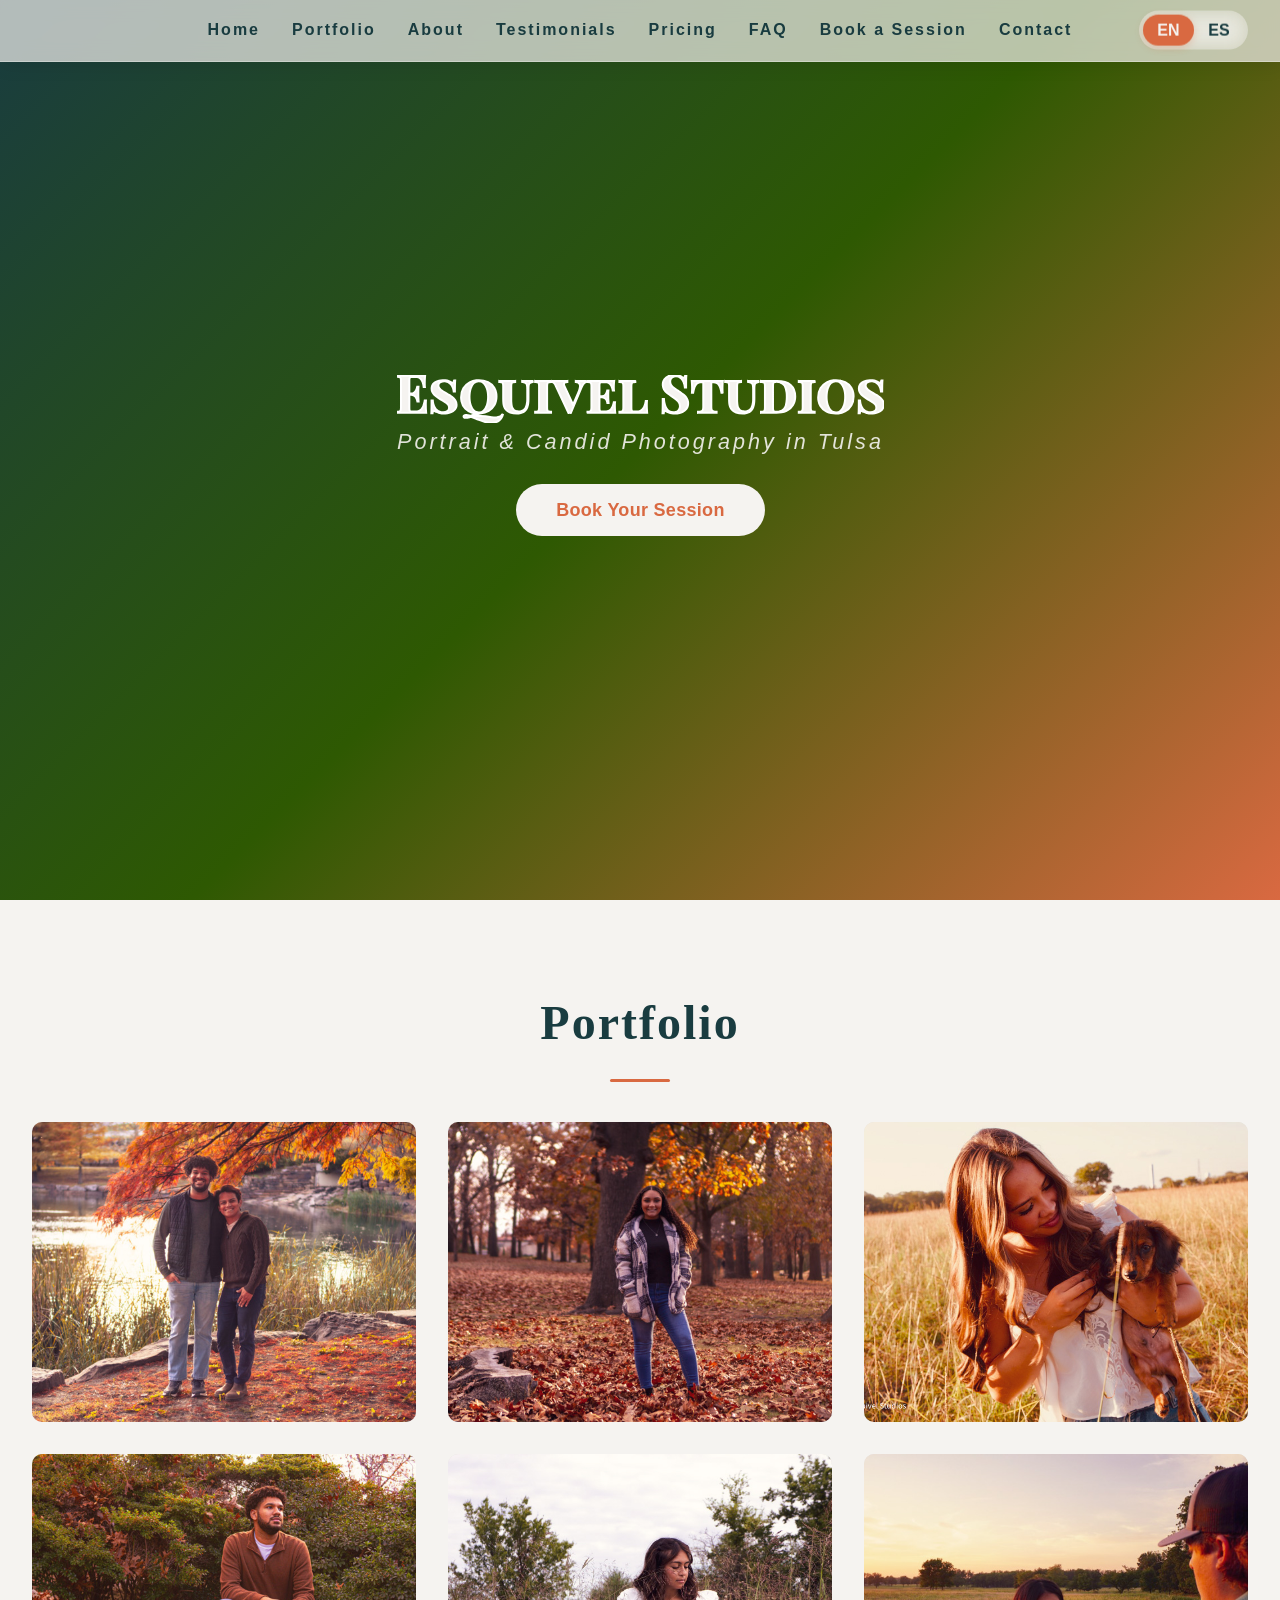
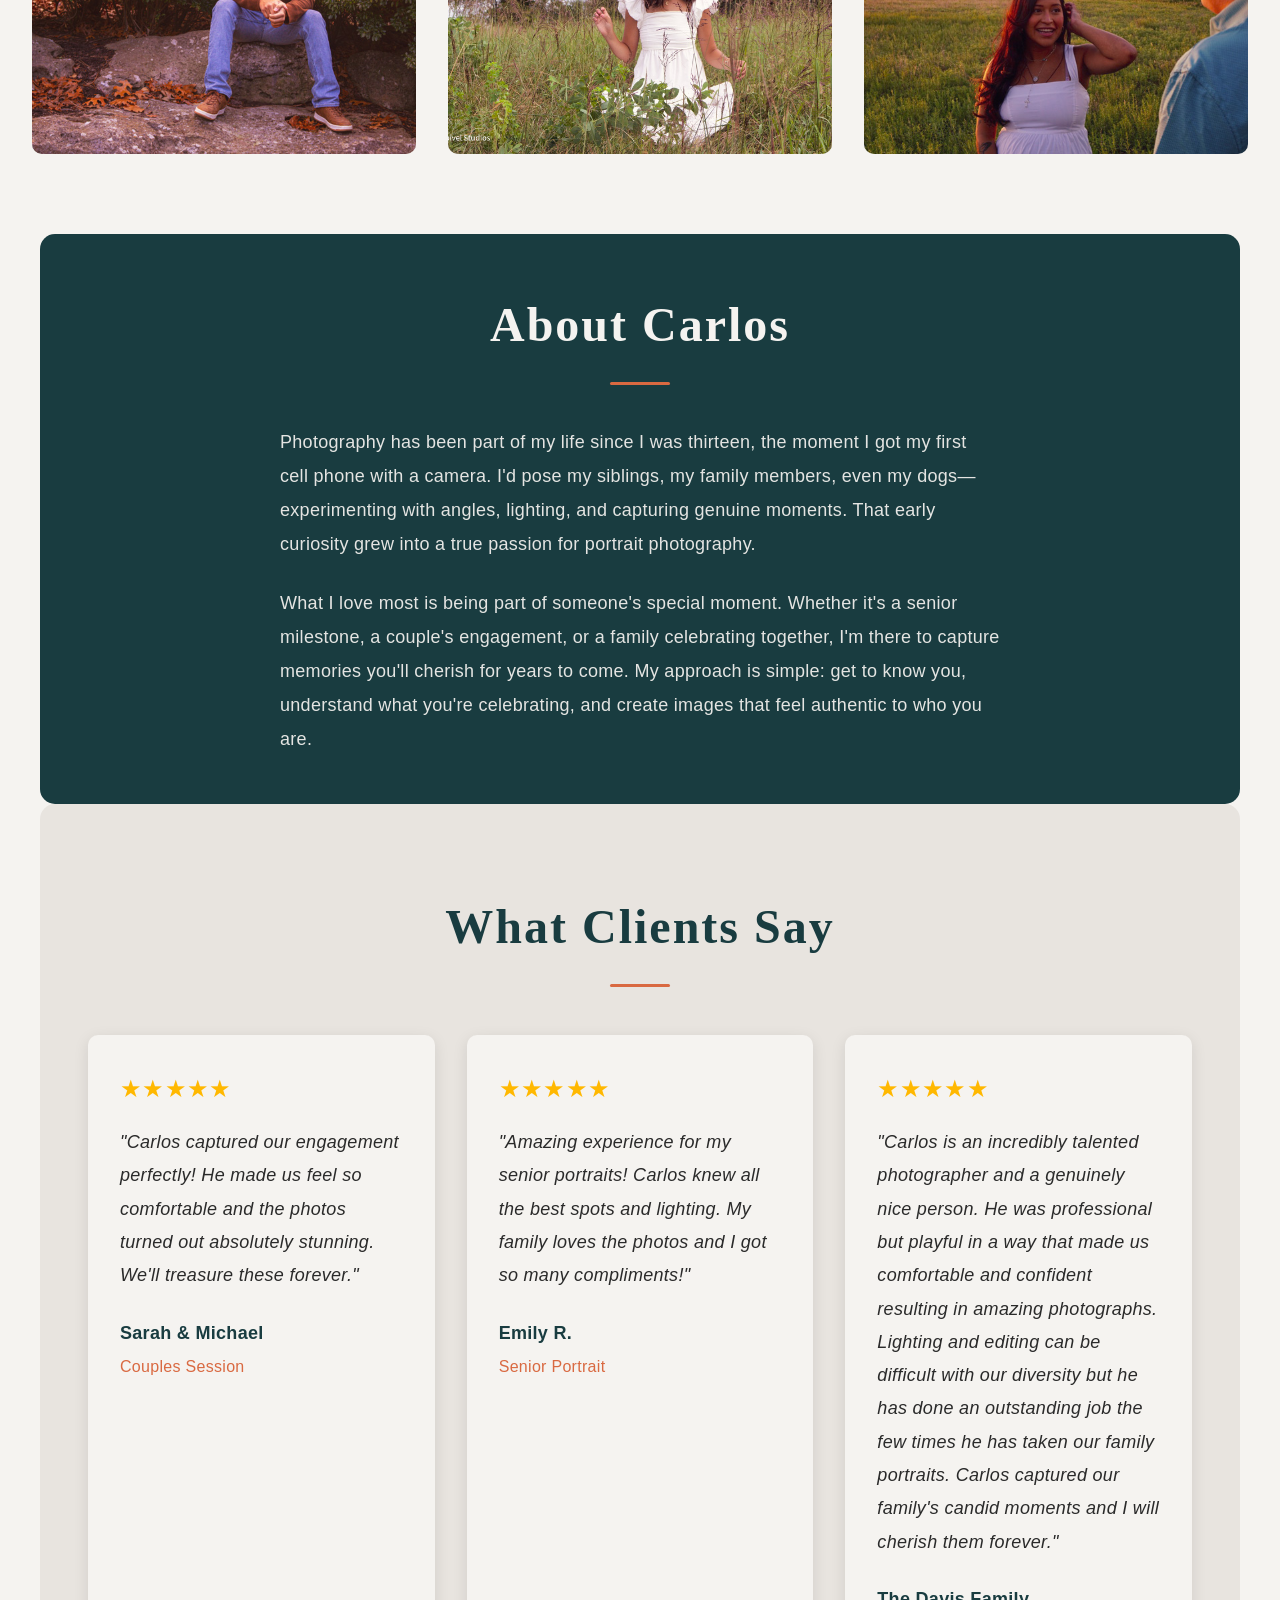
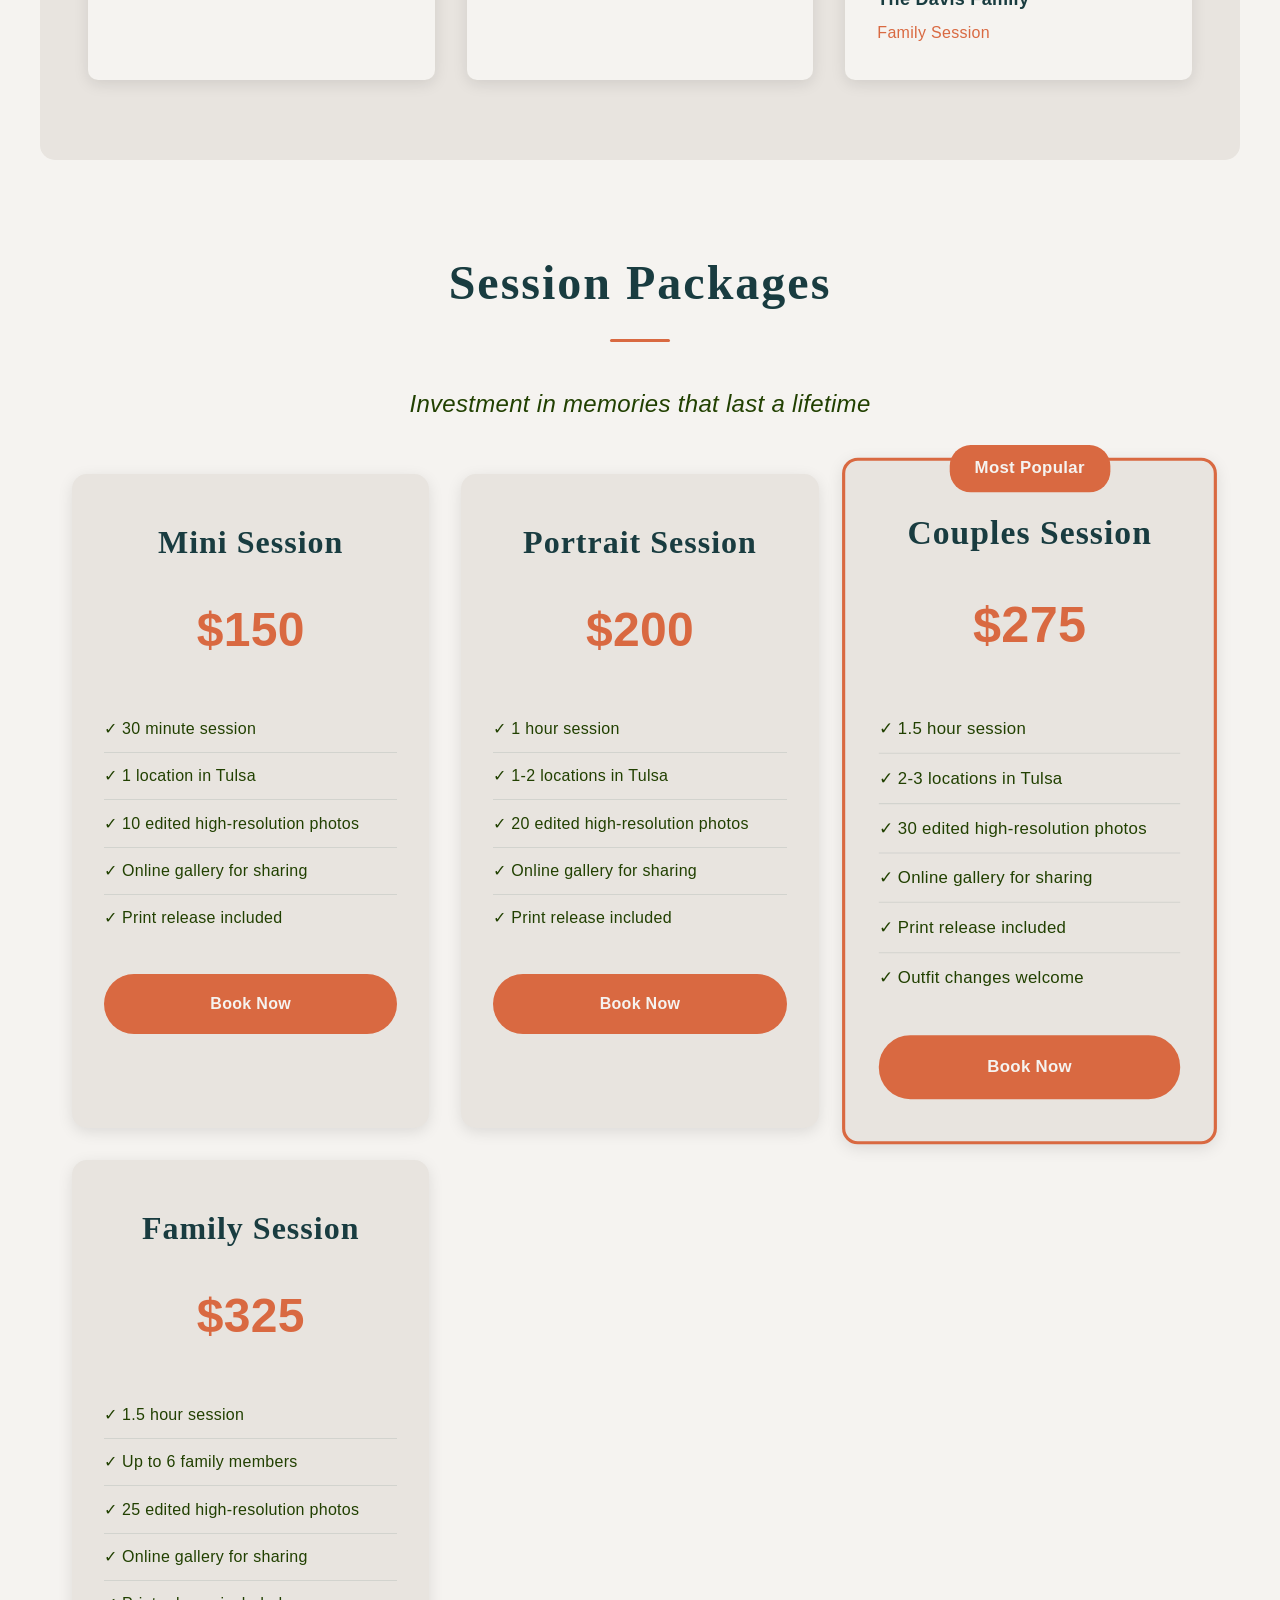
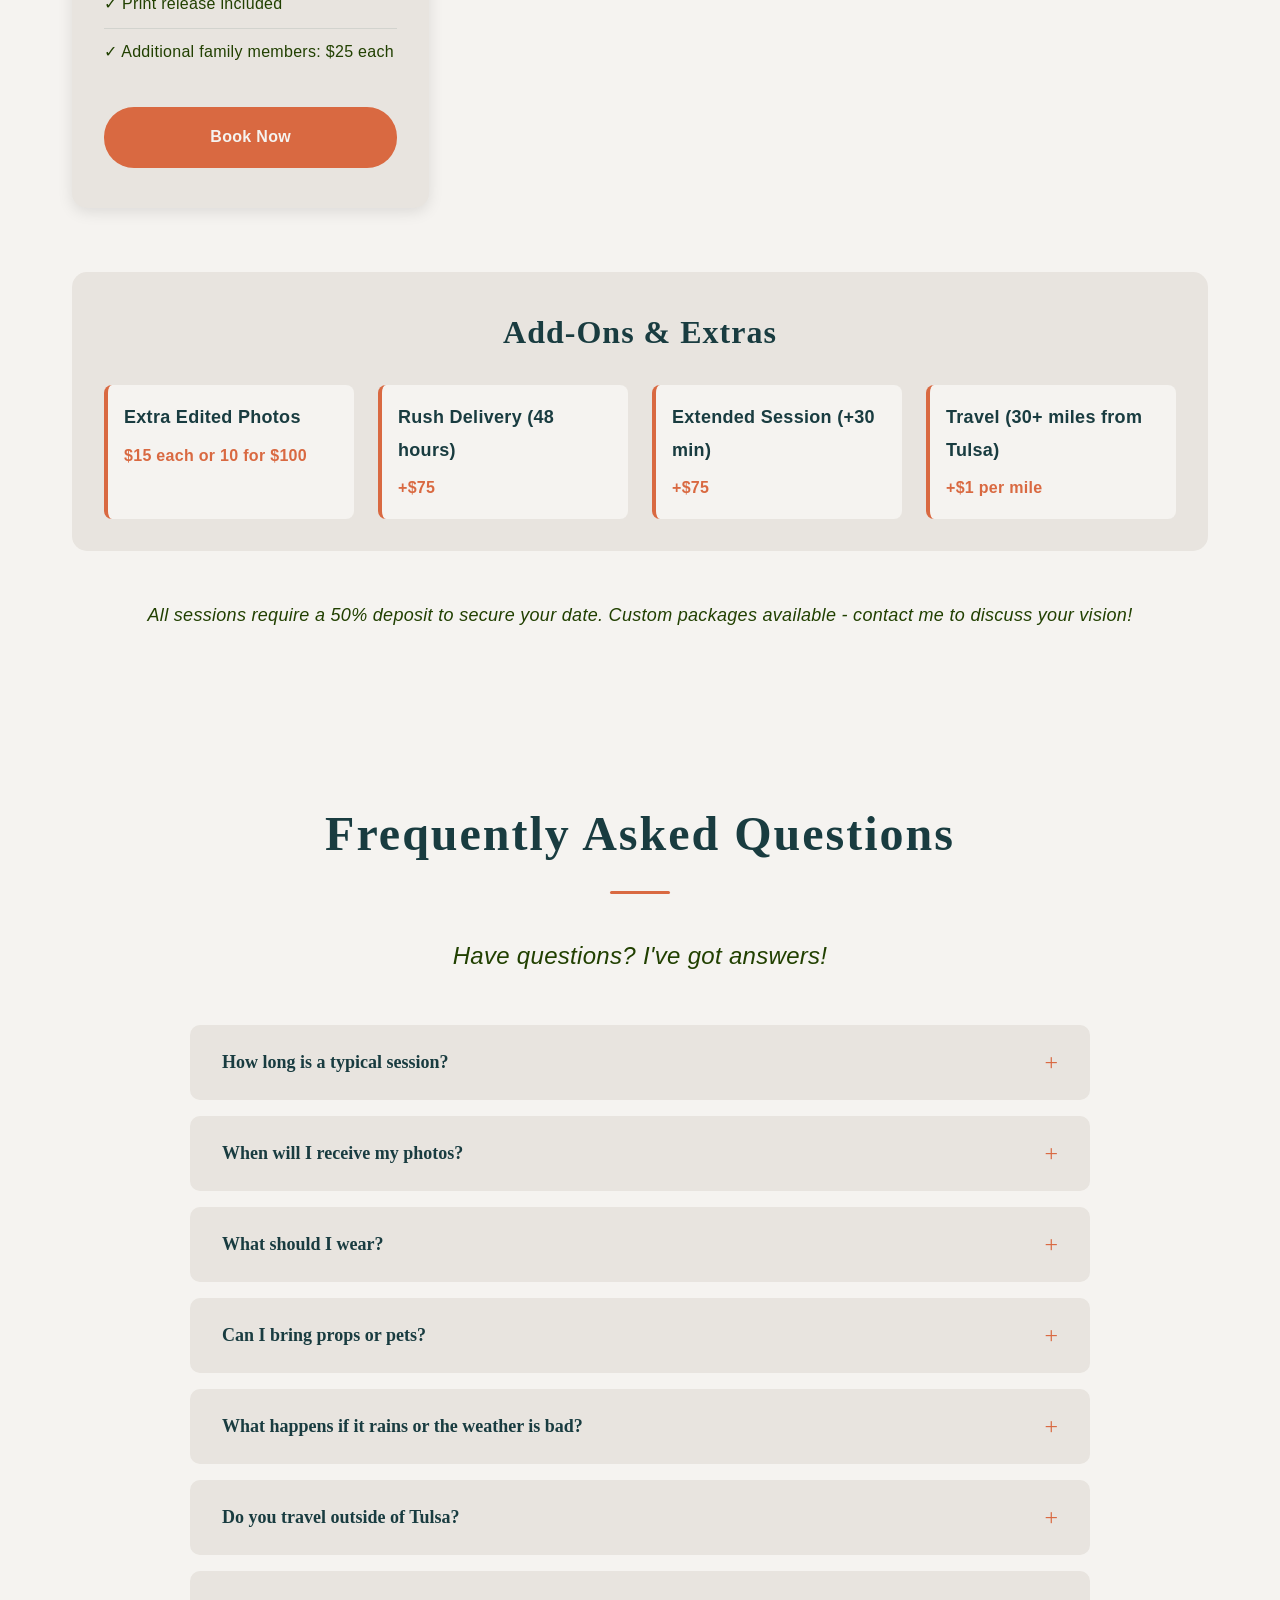
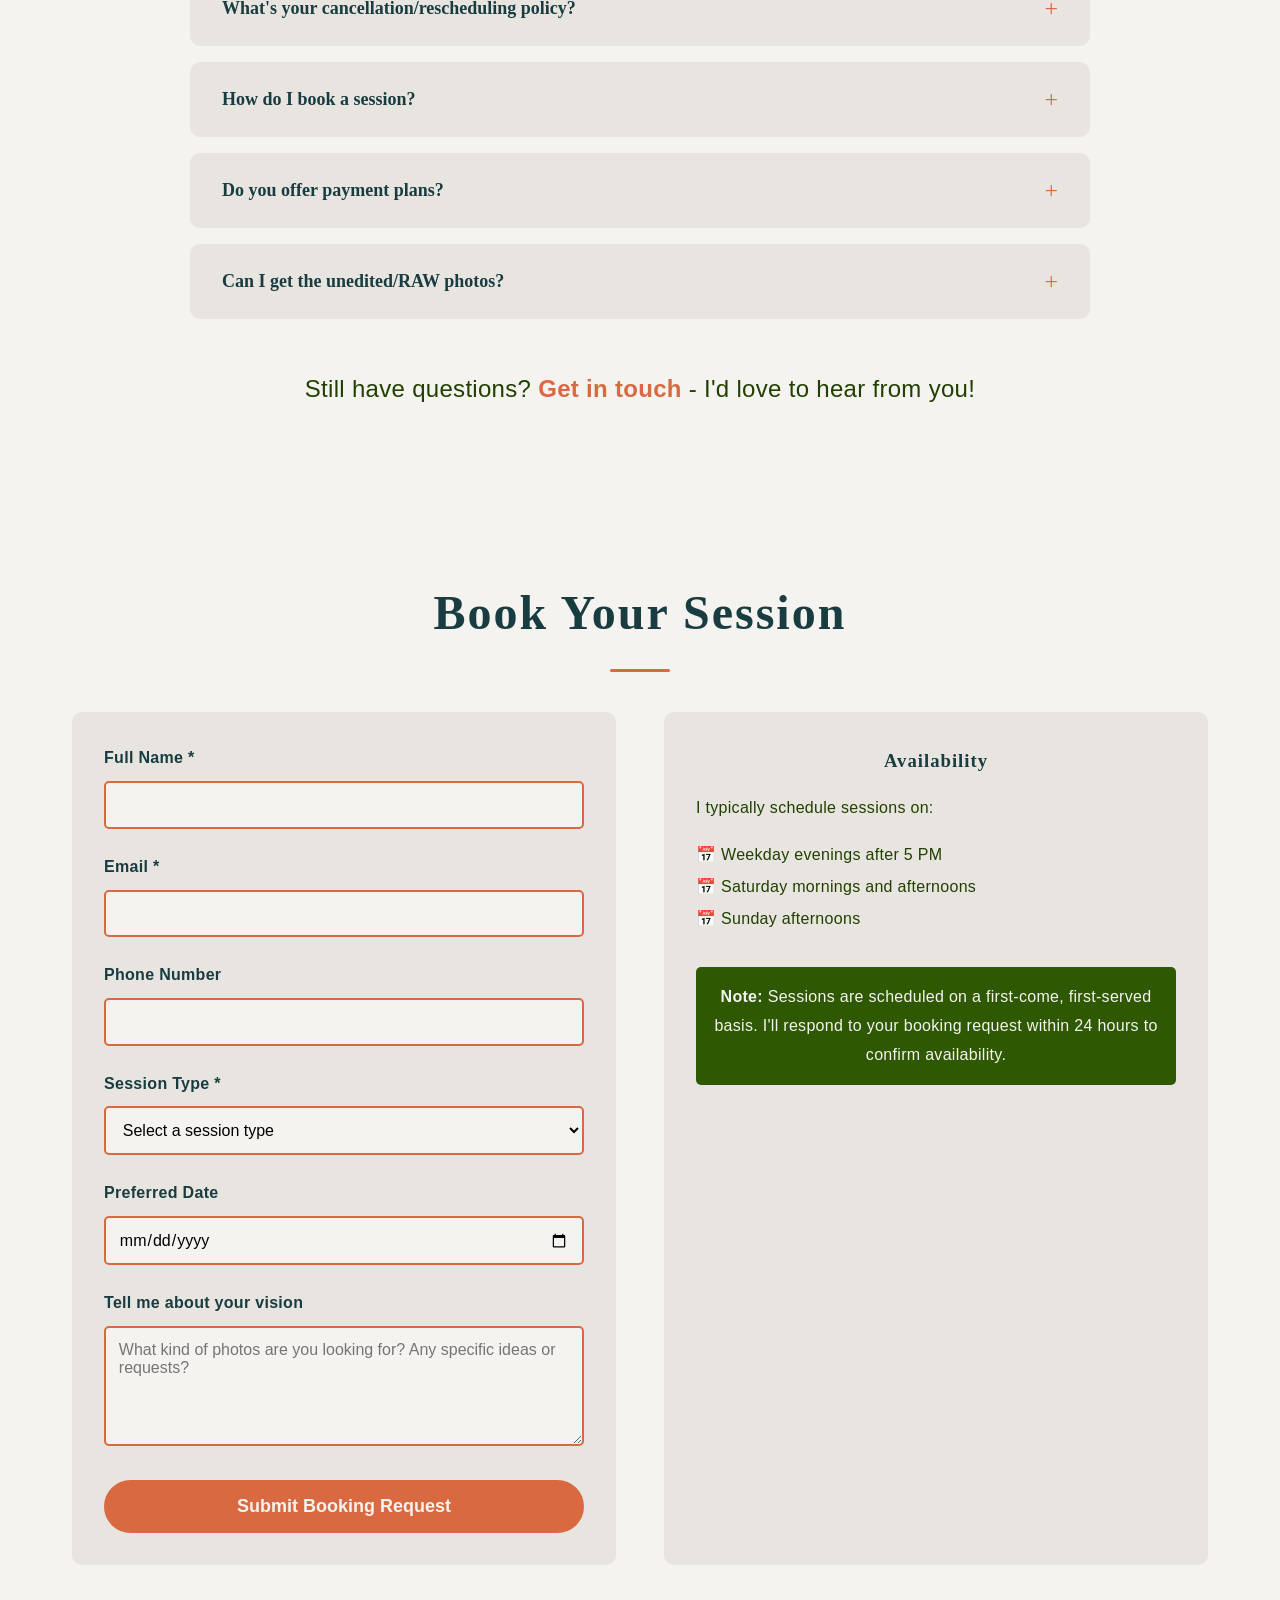
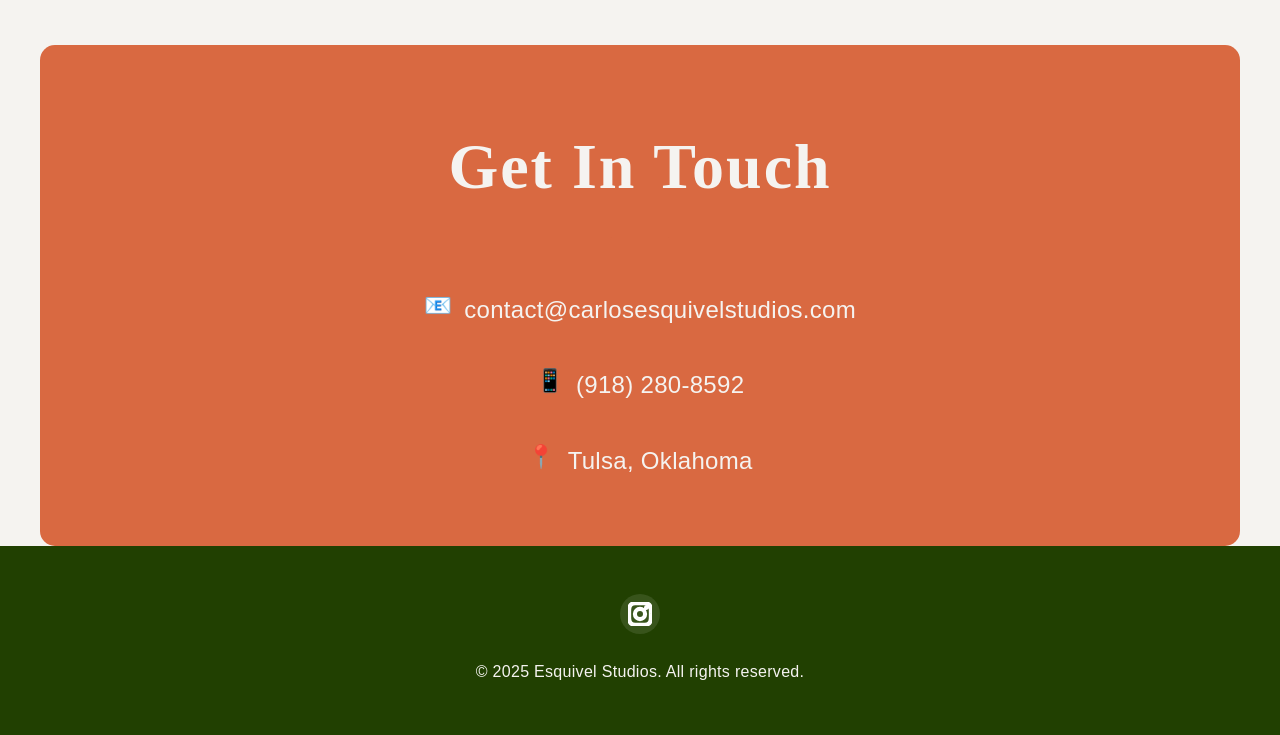
==== index.html @ 883e1df8 "feat: add full Spanish translations, nav fix, and JS refactor - Add data-en/data-es attributes to al" ====
<!DOCTYPE html>
<html lang="en">

<head>
    <meta charset="UTF-8">
    <meta name="viewport" content="width=device-width, initial-scale=1.0">
    <!-- SEO Meta Tags -->
    <title>Esquivel Studios | Portrait & Candid Photography in Tulsa, Oklahoma</title>
    <meta name="description"
        content="Professional portrait and candid photography in Tulsa, Oklahoma. Specializing in senior portraits, couples sessions, and family photography. Book your session with Carlos Esquivel today.">
    <meta name="keywords"
        content="Tulsa photographer, portrait photography Tulsa, senior portraits Tulsa, couples photography, family portraits, Oklahoma photographer, Carlos Esquivel, Esquivel Studios">
    <meta name="author" content="Carlos Esquivel">


    <!-- Google tag (gtag.js) -->
    <script async src="https://www.googletagmanager.com/gtag/js?id=G-MKDZEW759S"></script>
    <script>
        window.dataLayer = window.dataLayer || [];
        function gtag() { dataLayer.push(arguments); }
        gtag('js', new Date());

        gtag('config', 'G-MKDZEW759S');
    </script>

    <!-- Open Graph / Social Media Meta Tags -->
    <meta property="og:type" content="website">
    <meta property="og:url" content="https://carlosesquivelstudios.com/">
    <meta property="og:title" content="Esquivel Studios | Portrait Photography in Tulsa">
    <meta property="og:description"
        content="Professional portrait and candid photography in Tulsa, Oklahoma. Capturing authentic moments and genuine expressions.">
    <meta property="og:image" content="https://carlosesquivelstudios.com/Images/Thumbnails/portrait-1.jpg">

    <!-- Twitter Meta Tags -->
    <meta name="twitter:card" content="summary_large_image">
    <meta name="twitter:title" content="Esquivel Studios | Portrait Photography in Tulsa">
    <meta name="twitter:description" content="Professional portrait and candid photography in Tulsa, Oklahoma.">
    <meta name="twitter:image" content="https://carlosesquivelstudios.com/Images/Thumbnails/portrait-1.jpg">


    <!-- Security Headers -->
    <meta http-equiv="X-Content-Type-Options" content="nosniff">
    <meta http-equiv="X-Frame-Options" content="SAMEORIGIN">
    <meta name="referrer" content="strict-origin-when-cross-origin">

    <!-- Content Security Policy -->
    <meta http-equiv="Content-Security-Policy"
        content="default-src 'self'; script-src 'self' 'unsafe-inline' https://www.googletagmanager.com https://www.google-analytics.com https://formspree.io https://fonts.googleapis.com; style-src 'self' 'unsafe-inline' https://fonts.googleapis.com; font-src 'self' https://fonts.gstatic.com; img-src 'self' data: https://www.google-analytics.com; connect-src 'self' https://formspree.io https://www.google-analytics.com https://analytics.google.com https://region1.google-analytics.com;">

    <!-- Favicon -->
    <link rel="icon" type="image/x-icon" href="/favicon.ico">
    <link rel="stylesheet" href="HomepageStyles.css">

    <!-- Typography -->
    <link rel="preconnect" href="https://fonts.googleapis.com">
    <link rel="preconnect" href="https://fonts.gstatic.com" crossorigin>
    <link
        href="https://fonts.googleapis.com/css2?family=Playfair+Display:wght@600;700&family=Lato:wght@300;400;700&display=swap"
        rel="stylesheet">

</head>

<body>
    <!-- Navigation -->
    <nav>
        <button class="menu-toggle" aria-label="Toggle menu">
            <span></span>
            <span></span>
            <span></span>
        </button>

        <!-- Language Toggle -->
        <div class="language-toggle">
            <button id="lang-en" class="lang-btn active" aria-label="English">EN</button>
            <span class="lang-separator">|</span>
            <button id="lang-es" class="lang-btn" aria-label="Español">ES</button>
        </div>

        <ul>
            <li><a href="#home" data-en="Home" data-es="Inicio">Home</a></li>
            <li><a href="#portfolio" data-en="Portfolio" data-es="Portafolio">Portfolio</a></li>
            <li><a href="#about" data-en="About" data-es="Acerca de">About</a></li>
            <li><a href="#testimonials" data-en="Testimonials" data-es="Testimonios">Testimonials</a></li>
            <li><a href="#pricing" data-en="Pricing" data-es="Precios">Pricing</a></li>
            <li><a href="#faq" data-en="FAQ" data-es="Preguntas">FAQ</a></li>
            <li><a href="#booking" data-en="Book a Session" data-es="Reservar Sesión">Book a Session</a></li>
            <li><a href="#contact" data-en="Contact" data-es="Contacto">Contact</a></li>
        </ul>
    </nav>

    <!-- Hero Section -->
    <!-- <section id="home" class="hero fade-in-section">
        <div class="hero-content">
            <svg id="logo-svg" viewBox="0 0 1113.842 109.08" xmlns="http://www.w3.org/2000/svg"
                preserveAspectRatio="xMidYMid meet">
                <g id="svgGroup" stroke-linecap="round" fill-rule="evenodd" font-size="9pt" stroke="#000"
                    stroke-width="0.25mm" fill="none" style="stroke:#000;stroke-width:0.25mm;fill:none">
                    <path
                        d="M 0 86.52 L 0 84.12 Q 3.96 83.88 5.82 83.16 A 4.072 4.072 0 0 0 8.194 80.801 A 5.586 5.586 0 0 0 8.34 80.4 Q 9 78.36 9 73.8 L 9 14.28 A 50.799 50.799 0 0 0 8.959 12.158 Q 8.872 10.087 8.602 8.715 A 9.099 9.099 0 0 0 8.34 7.68 A 4.779 4.779 0 0 0 7.615 6.252 A 4.018 4.018 0 0 0 5.82 4.92 A 9.476 9.476 0 0 0 4.608 4.553 Q 3.268 4.233 1.3 4.057 A 45.25 45.25 0 0 0 0 3.96 L 0 1.56 Q 12.96 1.92 39.12 1.92 Q 56.76 1.92 64.2 1.56 A 262.402 262.402 0 0 0 63.626 9.862 Q 63.426 13.665 63.377 17.084 A 153.486 153.486 0 0 0 63.36 19.32 Q 63.36 23.672 63.605 26.393 A 31.567 31.567 0 0 0 63.72 27.48 L 60.96 27.48 Q 59.16 14.64 54.48 9.48 A 15.249 15.249 0 0 0 46.23 4.824 A 22.996 22.996 0 0 0 41.28 4.32 L 36.36 4.32 Q 32.64 4.32 30.96 4.92 A 3.55 3.55 0 0 0 28.824 6.893 A 4.571 4.571 0 0 0 28.68 7.26 A 8.013 8.013 0 0 0 28.39 8.405 Q 28.159 9.655 28.1 11.509 A 42.143 42.143 0 0 0 28.08 12.84 L 28.08 42.6 L 31.92 42.6 A 13.721 13.721 0 0 0 36.014 42.022 A 10.475 10.475 0 0 0 41.58 37.92 A 27.133 27.133 0 0 0 45.059 31.002 A 34.344 34.344 0 0 0 46.2 26.76 L 48.96 26.76 Q 48.6 31.8 48.6 38.04 L 48.6 43.8 Q 48.6 48.486 49.022 55.985 A 506.802 506.802 0 0 0 49.32 60.84 L 46.56 60.84 Q 44.07 45.192 32.212 45.002 A 18.285 18.285 0 0 0 31.92 45 L 28.08 45 L 28.08 75.24 Q 28.08 79.08 28.68 80.82 A 3.928 3.928 0 0 0 29.412 82.124 A 3.602 3.602 0 0 0 30.96 83.16 A 7.514 7.514 0 0 0 32.066 83.45 Q 33.275 83.681 35.07 83.74 A 39.534 39.534 0 0 0 36.36 83.76 L 42.24 83.76 A 20.22 20.22 0 0 0 48.73 82.762 A 16.831 16.831 0 0 0 55.98 77.94 Q 60.691 72.687 62.91 60.836 A 85.967 85.967 0 0 0 63.36 58.2 L 66.12 58.2 A 74.16 74.16 0 0 0 65.915 61.178 Q 65.76 64.264 65.76 68.28 Q 65.76 79.32 66.6 86.52 Q 59.085 86.189 42.107 86.162 A 1934.63 1934.63 0 0 0 39.12 86.16 Q 12.964 86.16 0.004 86.52 A 571.788 571.788 0 0 0 0 86.52 Z"
                        id="0" vector-effect="non-scaling-stroke" />
                    <path
                        d="M 130.2 12.72 L 132.96 12.72 Q 132.407 19.351 132.364 34.937 A 978.868 978.868 0 0 0 132.36 37.68 L 129.6 37.68 A 39.966 39.966 0 0 0 128.048 30.372 Q 126.683 26.096 124.365 22.84 A 22.678 22.678 0 0 0 122.64 20.7 A 18.681 18.681 0 0 0 109.559 14.574 A 25.544 25.544 0 0 0 107.88 14.52 A 22.202 22.202 0 0 0 103.88 14.859 Q 101.606 15.276 99.787 16.205 A 12.005 12.005 0 0 0 98.22 17.16 A 9.532 9.532 0 0 0 95.99 19.36 A 7.818 7.818 0 0 0 94.56 24 Q 94.56 27.24 96.54 29.94 A 20.109 20.109 0 0 0 99.335 32.998 A 26.095 26.095 0 0 0 101.76 34.92 Q 105 37.2 111.24 40.92 L 113.88 42.48 A 182.448 182.448 0 0 1 118.86 45.401 Q 121.183 46.816 123.138 48.123 A 82.143 82.143 0 0 1 125.64 49.86 Q 130.2 53.16 133.2 57.66 Q 136.2 62.16 136.2 67.8 A 18.858 18.858 0 0 1 134.955 74.792 Q 133.013 79.703 128.04 82.92 A 30.378 30.378 0 0 1 119.256 86.71 Q 115.392 87.734 110.84 88.055 A 61.037 61.037 0 0 1 106.56 88.2 A 44.294 44.294 0 0 1 101.978 87.976 Q 99.766 87.745 97.847 87.278 A 24.587 24.587 0 0 1 96.6 86.94 A 51.466 51.466 0 0 1 90.233 84.544 A 59.711 59.711 0 0 1 88.08 83.52 Q 85.08 82.08 83.88 82.08 A 1.611 1.611 0 0 0 82.599 82.703 Q 82.399 82.941 82.234 83.271 A 3.886 3.886 0 0 0 82.2 83.34 A 6.498 6.498 0 0 0 81.881 84.168 Q 81.59 85.087 81.371 86.455 A 31.235 31.235 0 0 0 81.24 87.36 L 78.48 87.36 A 110.803 110.803 0 0 0 78.667 83.662 Q 78.891 77.57 78.944 65.811 A 1735.378 1735.378 0 0 0 78.96 58.08 L 81.72 58.08 A 47.567 47.567 0 0 0 82.956 66.356 Q 84.69 73.374 88.62 78.12 A 19.747 19.747 0 0 0 101.284 85.114 A 29.032 29.032 0 0 0 105.72 85.44 Q 111.12 85.44 115.08 82.68 A 8.943 8.943 0 0 0 118.943 76.143 A 13.181 13.181 0 0 0 119.04 74.52 A 10.872 10.872 0 0 0 115.661 66.569 A 14.444 14.444 0 0 0 115.32 66.24 A 33.614 33.614 0 0 0 112.81 64.14 Q 110.238 62.17 106.377 59.761 A 162.1 162.1 0 0 0 102.6 57.48 A 135.451 135.451 0 0 1 95.996 53.489 Q 89.306 49.163 85.14 45.12 A 20.524 20.524 0 0 1 80.841 39.266 A 18.155 18.155 0 0 1 79.08 31.32 A 17.941 17.941 0 0 1 80.309 24.547 Q 82.004 20.347 86.04 17.453 A 21.025 21.025 0 0 1 86.82 16.92 A 29.39 29.39 0 0 1 95.966 13.063 Q 99.826 12.12 104.337 11.929 A 55.275 55.275 0 0 1 106.68 11.88 A 42.961 42.961 0 0 1 110.592 12.049 Q 112.655 12.238 114.432 12.638 A 22.474 22.474 0 0 1 116.1 13.08 Q 120 14.28 123.48 16.32 A 58.319 58.319 0 0 0 124.428 16.826 Q 124.947 17.097 125.41 17.323 A 31.27 31.27 0 0 0 125.82 17.52 A 6.773 6.773 0 0 0 126.428 17.773 Q 126.742 17.885 127.021 17.942 A 2.716 2.716 0 0 0 127.56 18 A 1.611 1.611 0 0 0 128.841 17.377 Q 129.041 17.139 129.206 16.809 A 3.886 3.886 0 0 0 129.24 16.74 A 6.498 6.498 0 0 0 129.559 15.913 Q 129.85 14.993 130.069 13.625 A 31.235 31.235 0 0 0 130.2 12.72 Z"
                        id="1" vector-effect="non-scaling-stroke" />
                    <path
                        d="M 240.24 90.24 L 242.04 91.08 A 27.154 27.154 0 0 1 239.159 97.953 A 21.55 21.55 0 0 1 233.16 104.46 A 23.85 23.85 0 0 1 224.731 108.196 Q 221.475 108.97 217.692 109.066 A 42.72 42.72 0 0 1 216.6 109.08 Q 208.08 109.08 199.98 106.8 A 156.145 156.145 0 0 1 193.922 104.949 Q 190.797 103.93 187.227 102.653 A 374.496 374.496 0 0 1 179.64 99.84 Q 173.199 97.371 168.871 95.863 A 181.529 181.529 0 0 0 167.88 95.52 A 21.322 21.322 0 0 1 163.733 97.161 A 24.184 24.184 0 0 1 162.9 97.38 A 23.731 23.731 0 0 1 159.957 97.914 A 19.034 19.034 0 0 1 157.8 98.04 A 13.352 13.352 0 0 1 156.181 97.948 Q 155.373 97.849 154.695 97.644 A 6.187 6.187 0 0 1 153.72 97.26 A 3.371 3.371 0 0 1 152.914 96.712 A 2.352 2.352 0 0 1 152.16 94.92 A 2.563 2.563 0 0 1 153.708 92.542 Q 154.949 91.893 157.183 91.733 A 22.081 22.081 0 0 1 158.76 91.68 A 25.627 25.627 0 0 1 165.266 92.548 A 30.893 30.893 0 0 1 167.88 93.36 Q 171.48 92.4 177 90 Q 179.572 88.813 181.246 88.197 A 23.249 23.249 0 0 1 181.92 87.96 A 49.611 49.611 0 0 1 170.353 85.719 A 34.954 34.954 0 0 1 156 76.92 A 32.543 32.543 0 0 1 147.449 60.393 A 47.499 47.499 0 0 1 146.52 50.76 Q 146.52 39.24 151.68 30.42 Q 156.84 21.6 166.08 16.74 A 42.377 42.377 0 0 1 181.358 12.184 A 52.714 52.714 0 0 1 187.08 11.88 A 56.834 56.834 0 0 1 197.783 12.843 A 42.856 42.856 0 0 1 208.32 16.26 Q 217.44 20.64 222.48 29.1 A 35.078 35.078 0 0 1 226.811 40.964 A 47.236 47.236 0 0 1 227.52 49.32 A 43.633 43.633 0 0 1 226.199 60.245 A 36.568 36.568 0 0 1 222.84 68.76 Q 218.16 77.28 209.82 82.32 Q 201.48 87.36 190.56 88.08 Q 187.68 88.32 185.4 89.1 Q 183.868 89.624 181.795 90.446 A 156.219 156.219 0 0 0 179.64 91.32 A 69.718 69.718 0 0 1 176.717 92.53 Q 175.194 93.117 173.854 93.535 A 28.462 28.462 0 0 1 171.36 94.2 Q 172.304 94.318 174.641 94.32 A 94.387 94.387 0 0 0 174.72 94.32 A 67.029 67.029 0 0 0 175.977 94.306 Q 177.737 94.272 180.707 94.158 A 622.142 622.142 0 0 0 182.64 94.08 Q 186.96 93.72 191.28 93.72 Q 196.118 93.72 202.688 94.587 A 168.911 168.911 0 0 1 209.52 95.64 Q 216.839 96.926 221.468 97.152 A 38.099 38.099 0 0 0 223.32 97.2 A 51.442 51.442 0 0 0 227.294 97.057 Q 231.642 96.719 234.3 95.58 Q 238.08 93.96 240.24 90.24 Z M 165.72 50.28 A 67.266 67.266 0 0 0 166.353 59.739 A 48.75 48.75 0 0 0 168.6 69.12 Q 171.041 76.037 174.991 80.238 A 21.572 21.572 0 0 0 176.46 81.66 A 18.368 18.368 0 0 0 181.183 84.73 A 15.366 15.366 0 0 0 187.44 86.04 A 15.179 15.179 0 0 0 198.113 81.713 A 19.809 19.809 0 0 0 198.42 81.42 Q 202.716 77.233 205.237 70.09 A 45.195 45.195 0 0 0 205.74 68.58 A 54.343 54.343 0 0 0 207.753 59.186 A 74.094 74.094 0 0 0 208.32 49.8 A 67.266 67.266 0 0 0 207.687 40.341 A 48.75 48.75 0 0 0 205.44 30.96 Q 202.999 24.043 199.049 19.842 A 21.572 21.572 0 0 0 197.58 18.42 A 18.368 18.368 0 0 0 192.857 15.35 A 15.366 15.366 0 0 0 186.6 14.04 A 15.179 15.179 0 0 0 175.927 18.367 A 19.809 19.809 0 0 0 175.62 18.66 Q 171.324 22.847 168.803 29.991 A 45.195 45.195 0 0 0 168.3 31.5 A 54.343 54.343 0 0 0 166.287 40.894 A 74.094 74.094 0 0 0 165.72 50.28 Z"
                        id="2" vector-effect="non-scaling-stroke" />
                    <path
                        d="M 310.44 13.56 L 310.44 15.96 A 25.462 25.462 0 0 0 308.137 16.39 Q 305.854 16.935 304.46 17.825 A 6.773 6.773 0 0 0 304.2 18 Q 302.16 19.44 301.44 22.56 A 21.045 21.045 0 0 0 301.092 24.552 Q 300.72 27.401 300.72 31.8 L 300.72 54 A 101.325 101.325 0 0 1 300.56 59.864 Q 300.293 64.463 299.58 68.1 Q 298.44 73.92 295.8 78.24 A 18.393 18.393 0 0 1 290.526 83.618 A 24.325 24.325 0 0 1 287.22 85.5 A 28.024 28.024 0 0 1 278.463 87.962 A 35.143 35.143 0 0 1 274.32 88.2 Q 265.276 88.2 258.9 85.851 A 24.989 24.989 0 0 1 253.2 82.92 Q 249.166 79.924 247.014 76.484 A 17.82 17.82 0 0 1 246.84 76.2 A 21.889 21.889 0 0 1 244.901 71.952 Q 244.213 69.923 243.793 67.575 A 35.631 35.631 0 0 1 243.78 67.5 A 49.903 49.903 0 0 1 243.268 63.646 Q 242.88 59.636 242.88 54.36 L 242.88 26.28 Q 242.88 22.737 242.482 20.715 A 9.099 9.099 0 0 0 242.22 19.68 A 4.779 4.779 0 0 0 241.495 18.252 A 4.018 4.018 0 0 0 239.7 16.92 A 9.476 9.476 0 0 0 238.488 16.553 Q 237.148 16.233 235.18 16.057 A 45.25 45.25 0 0 0 233.88 15.96 L 233.88 13.56 Q 239.88 13.92 252.12 13.92 Q 261.714 13.92 267.802 13.676 A 159.456 159.456 0 0 0 270.24 13.56 L 270.24 15.96 Q 266.16 16.2 264.36 16.92 A 4.048 4.048 0 0 0 262.083 19.191 A 5.711 5.711 0 0 0 261.9 19.68 Q 261.24 21.72 261.24 26.28 L 261.24 56.4 A 108.894 108.894 0 0 0 261.375 61.986 Q 261.632 66.979 262.38 70.68 A 18.731 18.731 0 0 0 264.08 75.619 A 15.365 15.365 0 0 0 267.24 79.8 A 11.748 11.748 0 0 0 271.603 82.327 Q 273.381 82.923 275.545 83.146 A 26.645 26.645 0 0 0 278.28 83.28 A 25.26 25.26 0 0 0 283.905 82.696 Q 290.432 81.205 293.58 75.9 Q 296.771 70.523 297.637 62.056 A 66.328 66.328 0 0 0 297.96 55.32 L 297.96 33.24 Q 297.96 27.614 297.411 24.34 A 18.479 18.479 0 0 0 297.12 22.92 Q 296.28 19.56 293.88 18.06 A 9.833 9.833 0 0 0 292.11 17.211 Q 290.227 16.507 287.424 16.103 A 40.873 40.873 0 0 0 286.32 15.96 L 286.32 13.56 Q 289.903 13.836 295.597 13.9 A 325.356 325.356 0 0 0 299.28 13.92 Q 305.214 13.92 308.948 13.676 A 59.482 59.482 0 0 0 310.44 13.56 Z"
                        id="3" vector-effect="non-scaling-stroke" />
                    <path
                        d="M 352.32 13.56 L 352.32 15.96 Q 348.24 16.2 346.44 16.92 A 4.048 4.048 0 0 0 344.163 19.191 A 5.711 5.711 0 0 0 343.98 19.68 Q 343.32 21.72 343.32 26.28 L 343.32 73.8 A 50.799 50.799 0 0 0 343.361 75.923 Q 343.448 77.994 343.718 79.365 A 9.099 9.099 0 0 0 343.98 80.4 A 4.956 4.956 0 0 0 344.661 81.781 A 3.95 3.95 0 0 0 346.44 83.16 A 8.67 8.67 0 0 0 347.623 83.525 Q 348.934 83.84 350.903 84.016 A 46.659 46.659 0 0 0 352.32 84.12 L 352.32 86.52 Q 346.2 86.16 334.56 86.16 Q 322.188 86.16 316.18 86.507 A 98.581 98.581 0 0 0 315.96 86.52 L 315.96 84.12 Q 320.04 83.88 321.84 83.16 A 4.048 4.048 0 0 0 324.117 80.89 A 5.711 5.711 0 0 0 324.3 80.4 Q 324.96 78.36 324.96 73.8 L 324.96 26.28 A 50.799 50.799 0 0 0 324.919 24.158 Q 324.832 22.087 324.562 20.715 A 9.099 9.099 0 0 0 324.3 19.68 A 4.779 4.779 0 0 0 323.575 18.252 A 4.018 4.018 0 0 0 321.78 16.92 A 9.476 9.476 0 0 0 320.568 16.553 Q 319.228 16.233 317.26 16.057 A 45.25 45.25 0 0 0 315.96 15.96 L 315.96 13.56 Q 321.62 13.907 333.619 13.92 A 871.878 871.878 0 0 0 334.56 13.92 Q 344.154 13.92 349.998 13.676 A 137.867 137.867 0 0 0 352.32 13.56 Z"
                        id="4" vector-effect="non-scaling-stroke" />
                    <path
                        d="M 432.48 13.56 L 432.48 15.96 A 11.339 11.339 0 0 0 429.345 17.825 Q 427.978 18.95 426.72 20.58 A 27.295 27.295 0 0 0 425.047 23.04 Q 423.442 25.67 421.755 29.452 A 93.027 93.027 0 0 0 421.2 30.72 L 397.68 86.76 Q 396.72 86.64 394.92 86.64 Q 393.436 86.64 392.523 86.722 A 10.392 10.392 0 0 0 392.16 86.76 L 362.52 23.64 A 28.991 28.991 0 0 0 360.969 20.73 Q 359.17 17.809 357.223 16.674 A 5.047 5.047 0 0 0 354.96 15.96 L 354.96 13.56 Q 360.6 13.92 370.68 13.92 Q 383.287 13.92 389.416 13.573 A 102.63 102.63 0 0 0 389.64 13.56 L 389.64 15.96 Q 385.68 16.2 383.76 17.22 A 3.666 3.666 0 0 0 382.535 18.233 Q 381.84 19.149 381.84 20.52 A 8.513 8.513 0 0 0 382.05 22.324 Q 382.413 23.99 383.4 26.04 L 402.72 68.04 L 414.84 39.84 A 76.321 76.321 0 0 0 416.696 34.937 Q 418.349 30.031 418.625 26.459 A 17.917 17.917 0 0 0 418.68 25.08 A 11.332 11.332 0 0 0 418.11 21.33 Q 416.326 16.233 408.96 15.96 L 408.96 13.56 Q 415.8 13.92 423.72 13.92 A 128.029 128.029 0 0 0 427.283 13.874 Q 428.952 13.827 430.388 13.734 A 55.212 55.212 0 0 0 432.48 13.56 Z"
                        id="5" vector-effect="non-scaling-stroke" />
                    <path
                        d="M 435.72 86.52 L 435.72 84.12 Q 439.8 83.88 441.6 83.16 A 4.048 4.048 0 0 0 443.877 80.89 A 5.711 5.711 0 0 0 444.06 80.4 Q 444.72 78.36 444.72 73.8 L 444.72 26.28 A 50.799 50.799 0 0 0 444.679 24.158 Q 444.592 22.087 444.322 20.715 A 9.099 9.099 0 0 0 444.06 19.68 A 4.779 4.779 0 0 0 443.335 18.252 A 4.018 4.018 0 0 0 441.54 16.92 A 9.476 9.476 0 0 0 440.328 16.553 Q 438.988 16.233 437.02 16.057 A 45.25 45.25 0 0 0 435.72 15.96 L 435.72 13.56 Q 448.2 13.92 472.92 13.92 Q 489.72 13.92 496.8 13.56 A 169.033 169.033 0 0 0 496.197 20.728 Q 495.96 24.581 495.96 27.96 Q 495.96 32.426 496.288 35.144 A 26.785 26.785 0 0 0 496.32 35.4 L 493.56 35.4 A 48.534 48.534 0 0 0 492.339 30.065 Q 490.511 23.848 487.32 20.7 A 14.683 14.683 0 0 0 480.278 16.892 Q 477.898 16.32 475.08 16.32 L 470.64 16.32 A 28.965 28.965 0 0 0 469.008 16.363 Q 467.495 16.449 466.479 16.706 A 6.39 6.39 0 0 0 465.96 16.86 A 3.554 3.554 0 0 0 463.837 18.798 A 4.743 4.743 0 0 0 463.74 19.02 A 6.599 6.599 0 0 0 463.421 20.079 Q 463.08 21.619 463.08 24.12 L 463.08 48.6 L 468.72 48.6 Q 474.24 48.6 477.06 44.7 A 21.654 21.654 0 0 0 480.495 37.222 A 25.74 25.74 0 0 0 480.84 35.64 L 483.6 35.64 A 86.639 86.639 0 0 0 483.354 39.44 Q 483.24 42.03 483.24 45 L 483.24 49.8 A 106.851 106.851 0 0 0 483.31 53.503 Q 483.46 57.795 483.928 63.574 A 344.587 344.587 0 0 0 483.96 63.96 L 481.2 63.96 A 22.926 22.926 0 0 0 480.063 59.404 A 16.759 16.759 0 0 0 477.42 54.66 A 9.468 9.468 0 0 0 471.891 51.323 A 14.709 14.709 0 0 0 468.72 51 L 463.08 51 L 463.08 75.96 A 29.82 29.82 0 0 0 463.121 77.584 Q 463.245 79.845 463.74 81.06 A 4.001 4.001 0 0 0 464.49 82.271 A 3.522 3.522 0 0 0 465.96 83.22 A 7.499 7.499 0 0 0 467.024 83.493 Q 468.182 83.711 469.852 83.751 A 32.638 32.638 0 0 0 470.64 83.76 L 475.8 83.76 A 23.792 23.792 0 0 0 481.338 83.152 A 15.99 15.99 0 0 0 489.18 78.84 Q 493.729 74.235 495.702 63.743 A 66.263 66.263 0 0 0 495.96 62.28 L 498.72 62.28 Q 498.478 64.538 498.399 67.662 A 128.685 128.685 0 0 0 498.36 70.92 A 133.233 133.233 0 0 0 498.521 77.273 Q 498.676 80.513 498.98 84.094 A 226.084 226.084 0 0 0 499.2 86.52 Q 491.4 86.16 472.92 86.16 Q 453.994 86.16 442.242 86.371 A 604.307 604.307 0 0 0 435.72 86.52 Z"
                        id="6" vector-effect="non-scaling-stroke" />
                    <path
                        d="M 545.16 13.56 L 545.16 15.96 Q 541.08 16.2 539.28 16.92 A 4.048 4.048 0 0 0 537.003 19.191 A 5.711 5.711 0 0 0 536.82 19.68 Q 536.16 21.72 536.16 26.28 L 536.16 75.24 Q 536.16 78.293 536.604 80.052 A 7.135 7.135 0 0 0 536.82 80.76 Q 537.48 82.56 539.04 83.16 A 6.957 6.957 0 0 0 540.135 83.47 Q 541.295 83.708 542.961 83.751 A 29.486 29.486 0 0 0 543.72 83.76 L 548.4 83.76 A 18.038 18.038 0 0 0 556.715 81.855 A 18.402 18.402 0 0 0 561.72 78.06 A 21.082 21.082 0 0 0 565.249 72.863 Q 567.752 67.803 568.963 60.137 A 72.66 72.66 0 0 0 569.04 59.64 L 571.8 59.64 A 76.384 76.384 0 0 0 571.582 62.844 Q 571.511 64.313 571.476 65.972 A 163.899 163.899 0 0 0 571.44 69.48 A 158.536 158.536 0 0 0 571.601 76.404 Q 571.756 79.941 572.06 83.863 A 272.664 272.664 0 0 0 572.28 86.52 Q 564.48 86.16 546 86.16 Q 527.074 86.16 515.322 86.371 A 604.307 604.307 0 0 0 508.8 86.52 L 508.8 84.12 Q 512.88 83.88 514.68 83.16 A 4.048 4.048 0 0 0 516.957 80.89 A 5.711 5.711 0 0 0 517.14 80.4 Q 517.8 78.36 517.8 73.8 L 517.8 26.28 A 50.799 50.799 0 0 0 517.759 24.158 Q 517.672 22.087 517.402 20.715 A 9.099 9.099 0 0 0 517.14 19.68 A 4.779 4.779 0 0 0 516.415 18.252 A 4.018 4.018 0 0 0 514.62 16.92 A 9.476 9.476 0 0 0 513.408 16.553 Q 512.068 16.233 510.1 16.057 A 45.25 45.25 0 0 0 508.8 15.96 L 508.8 13.56 Q 514.809 13.914 527.297 13.92 A 902.161 902.161 0 0 0 527.76 13.92 Q 537.057 13.92 542.849 13.676 A 140.26 140.26 0 0 0 545.16 13.56 Z"
                        id="7" vector-effect="non-scaling-stroke" />
                    <path
                        d="M 659.16 1.08 L 661.92 1.08 Q 661.32 9.12 661.32 28.44 L 658.56 28.44 Q 658.08 21.96 655.62 16.08 A 25.542 25.542 0 0 0 651.98 9.88 A 22.369 22.369 0 0 0 648.66 6.54 Q 644.16 2.88 638.16 2.88 A 17.069 17.069 0 0 0 633.925 3.379 A 12.357 12.357 0 0 0 628.62 6.18 A 10.878 10.878 0 0 0 625.1 13.006 A 15.467 15.467 0 0 0 624.96 15.12 Q 624.96 19.32 626.76 22.44 A 18.883 18.883 0 0 0 629.743 26.303 A 23.655 23.655 0 0 0 631.8 28.14 Q 634.281 30.115 638.801 33.181 A 296.439 296.439 0 0 0 641.76 35.16 L 645.6 37.8 A 184.067 184.067 0 0 1 649.732 40.608 Q 651.839 42.085 653.594 43.421 A 73.668 73.668 0 0 1 656.76 45.96 Q 660.84 49.44 663.42 54.06 A 20.194 20.194 0 0 1 665.748 61.122 A 26.031 26.031 0 0 1 666 64.8 A 24.641 24.641 0 0 1 665.269 70.946 A 18.779 18.779 0 0 1 662.04 77.7 A 23.279 23.279 0 0 1 653.792 84.455 A 28.98 28.98 0 0 1 651.3 85.56 A 38.734 38.734 0 0 1 641.269 87.942 A 47.864 47.864 0 0 1 636.24 88.2 A 62.387 62.387 0 0 1 631.704 88.045 Q 627.924 87.769 625.08 87 Q 620.64 85.8 616.92 83.76 Q 614.28 82.08 612.84 82.08 A 1.611 1.611 0 0 0 611.559 82.703 Q 611.359 82.941 611.194 83.271 A 3.886 3.886 0 0 0 611.16 83.34 A 6.498 6.498 0 0 0 610.841 84.168 Q 610.55 85.087 610.331 86.455 A 31.235 31.235 0 0 0 610.2 87.36 L 607.44 87.36 A 140.589 140.589 0 0 0 607.627 83.226 Q 607.851 76.443 607.904 63.477 A 2107.918 2107.918 0 0 0 607.92 54.96 L 610.68 54.96 A 64.337 64.337 0 0 0 611.879 64.143 Q 612.881 68.918 614.619 72.824 A 32.678 32.678 0 0 0 616.68 76.74 Q 621.84 85.08 632.52 85.08 A 19.787 19.787 0 0 0 637.398 84.509 A 14.589 14.589 0 0 0 643.2 81.6 Q 647.4 78.12 647.4 71.64 Q 647.4 64.92 643.08 60.12 Q 639.178 55.784 631.163 50.469 A 135.569 135.569 0 0 0 629.4 49.32 A 216.255 216.255 0 0 1 624.79 46.244 Q 622.753 44.844 621.025 43.573 A 90.963 90.963 0 0 1 617.88 41.16 Q 613.56 37.68 610.8 32.94 A 20.287 20.287 0 0 1 608.235 25.169 A 25.76 25.76 0 0 1 608.04 21.96 A 23.54 23.54 0 0 1 608.741 16.085 A 18.176 18.176 0 0 1 611.7 9.78 A 21.5 21.5 0 0 1 620.912 2.631 A 25.82 25.82 0 0 1 621.48 2.4 Q 627.6 0 634.92 0 A 53.409 53.409 0 0 1 638.574 0.117 Q 642.292 0.373 644.839 1.187 A 16.033 16.033 0 0 1 644.88 1.2 Q 648.6 2.4 652.44 4.68 A 58.317 58.317 0 0 0 653.388 5.186 Q 653.907 5.457 654.37 5.683 A 31.27 31.27 0 0 0 654.78 5.88 A 6.773 6.773 0 0 0 655.388 6.133 Q 655.702 6.245 655.981 6.302 A 2.716 2.716 0 0 0 656.52 6.36 A 1.611 1.611 0 0 0 657.801 5.737 Q 658.001 5.499 658.166 5.169 A 3.886 3.886 0 0 0 658.2 5.1 A 6.498 6.498 0 0 0 658.519 4.273 Q 658.81 3.353 659.029 1.985 A 31.235 31.235 0 0 0 659.16 1.08 Z"
                        id="9" vector-effect="non-scaling-stroke" />
                    <path
                        d="M 744.96 40.44 L 742.2 40.44 A 103.339 103.339 0 0 0 741.086 35.127 Q 739.875 30.067 738.392 26.64 A 29.881 29.881 0 0 0 738.18 26.16 A 22.289 22.289 0 0 0 736.239 22.687 Q 734.917 20.774 733.308 19.474 A 12.569 12.569 0 0 0 732.18 18.66 Q 728.978 16.613 724.167 16.357 A 26.49 26.49 0 0 0 722.76 16.32 L 719.04 16.32 L 719.04 72.6 Q 719.04 76.581 719.639 78.84 A 8.219 8.219 0 0 0 720 79.92 Q 720.96 82.2 723.36 83.04 A 12.414 12.414 0 0 0 724.897 83.455 Q 726.595 83.811 729.127 84.001 A 67.333 67.333 0 0 0 731.16 84.12 L 731.16 86.52 Q 724.68 86.16 709.56 86.16 A 1018.479 1018.479 0 0 0 702.734 86.181 Q 694.649 86.236 690.263 86.431 A 95.344 95.344 0 0 0 688.56 86.52 L 688.56 84.12 Q 692.756 83.934 695.14 83.385 A 11.565 11.565 0 0 0 696.36 83.04 A 5.753 5.753 0 0 0 698.374 81.864 A 5.475 5.475 0 0 0 699.72 79.92 Q 700.505 78.056 700.648 74.348 A 45.373 45.373 0 0 0 700.68 72.6 L 700.68 16.32 L 696.96 16.32 A 23.227 23.227 0 0 0 692.974 16.642 Q 690.772 17.026 688.98 17.868 A 12.663 12.663 0 0 0 687.54 18.66 A 13.858 13.858 0 0 0 684.117 21.823 Q 682.95 23.309 681.985 25.228 A 25.817 25.817 0 0 0 681.54 26.16 A 37.506 37.506 0 0 0 680.142 29.772 Q 678.772 33.878 677.675 39.616 A 122.391 122.391 0 0 0 677.52 40.44 L 674.76 40.44 Q 675.085 36.971 675.117 31.153 A 235.592 235.592 0 0 0 675.12 29.88 A 148.086 148.086 0 0 0 674.935 22.708 Q 674.752 18.943 674.388 14.763 A 248.571 248.571 0 0 0 674.28 13.56 Q 684.72 13.92 709.56 13.92 Q 734.88 13.92 745.44 13.56 A 217.16 217.16 0 0 0 744.837 21.688 Q 744.6 26.055 744.6 29.88 A 203.546 203.546 0 0 0 744.635 33.799 Q 744.713 37.8 744.96 40.44 Z"
                        id="10" vector-effect="non-scaling-stroke" />
                    <path
                        d="M 827.28 13.56 L 827.28 15.96 A 25.462 25.462 0 0 0 824.977 16.39 Q 822.694 16.935 821.3 17.825 A 6.773 6.773 0 0 0 821.04 18 Q 819 19.44 818.28 22.56 A 21.045 21.045 0 0 0 817.932 24.552 Q 817.56 27.401 817.56 31.8 L 817.56 54 A 101.325 101.325 0 0 1 817.4 59.864 Q 817.133 64.463 816.42 68.1 Q 815.28 73.92 812.64 78.24 A 18.393 18.393 0 0 1 807.366 83.618 A 24.325 24.325 0 0 1 804.06 85.5 A 28.024 28.024 0 0 1 795.303 87.962 A 35.143 35.143 0 0 1 791.16 88.2 Q 782.116 88.2 775.74 85.851 A 24.989 24.989 0 0 1 770.04 82.92 Q 766.006 79.924 763.854 76.484 A 17.82 17.82 0 0 1 763.68 76.2 A 21.889 21.889 0 0 1 761.741 71.952 Q 761.053 69.923 760.633 67.575 A 35.631 35.631 0 0 1 760.62 67.5 A 49.903 49.903 0 0 1 760.108 63.646 Q 759.72 59.636 759.72 54.36 L 759.72 26.28 Q 759.72 22.737 759.322 20.715 A 9.099 9.099 0 0 0 759.06 19.68 A 4.779 4.779 0 0 0 758.335 18.252 A 4.018 4.018 0 0 0 756.54 16.92 A 9.476 9.476 0 0 0 755.328 16.553 Q 753.988 16.233 752.02 16.057 A 45.25 45.25 0 0 0 750.72 15.96 L 750.72 13.56 Q 756.72 13.92 768.96 13.92 Q 778.554 13.92 784.642 13.676 A 159.456 159.456 0 0 0 787.08 13.56 L 787.08 15.96 Q 783 16.2 781.2 16.92 A 4.048 4.048 0 0 0 778.923 19.191 A 5.711 5.711 0 0 0 778.74 19.68 Q 778.08 21.72 778.08 26.28 L 778.08 56.4 A 108.894 108.894 0 0 0 778.215 61.986 Q 778.472 66.979 779.22 70.68 A 18.731 18.731 0 0 0 780.92 75.619 A 15.365 15.365 0 0 0 784.08 79.8 A 11.748 11.748 0 0 0 788.443 82.327 Q 790.221 82.923 792.385 83.146 A 26.645 26.645 0 0 0 795.12 83.28 A 25.26 25.26 0 0 0 800.745 82.696 Q 807.272 81.205 810.42 75.9 Q 813.611 70.523 814.477 62.056 A 66.328 66.328 0 0 0 814.8 55.32 L 814.8 33.24 Q 814.8 27.614 814.251 24.34 A 18.479 18.479 0 0 0 813.96 22.92 Q 813.12 19.56 810.72 18.06 A 9.833 9.833 0 0 0 808.95 17.211 Q 807.067 16.507 804.264 16.103 A 40.873 40.873 0 0 0 803.16 15.96 L 803.16 13.56 Q 806.743 13.836 812.437 13.9 A 325.356 325.356 0 0 0 816.12 13.92 Q 822.054 13.92 825.788 13.676 A 59.482 59.482 0 0 0 827.28 13.56 Z"
                        id="11" vector-effect="non-scaling-stroke" />
                    <path
                        d="M 868.08 86.52 L 860.4 86.4 Q 853.007 86.169 849.395 86.16 A 115.017 115.017 0 0 0 849.12 86.16 Q 840.317 86.16 834.939 86.405 A 117.447 117.447 0 0 0 832.8 86.52 L 832.8 84.12 Q 836.88 83.88 838.68 83.16 A 4.048 4.048 0 0 0 840.957 80.89 A 5.711 5.711 0 0 0 841.14 80.4 Q 841.8 78.36 841.8 73.8 L 841.8 26.28 A 50.799 50.799 0 0 0 841.759 24.158 Q 841.672 22.087 841.402 20.715 A 9.099 9.099 0 0 0 841.14 19.68 A 4.956 4.956 0 0 0 840.459 18.3 A 3.95 3.95 0 0 0 838.68 16.92 A 8.67 8.67 0 0 0 837.497 16.555 Q 836.186 16.24 834.217 16.064 A 46.659 46.659 0 0 0 832.8 15.96 L 832.8 13.56 Q 837.36 13.92 845.64 13.92 L 857.16 13.8 A 1474.343 1474.343 0 0 1 861.006 13.701 Q 866.771 13.56 869.16 13.56 Q 890.16 13.56 900.6 22.62 Q 911.04 31.68 911.04 49.08 A 42.644 42.644 0 0 1 909.785 59.636 A 34.46 34.46 0 0 1 906 68.82 A 32.508 32.508 0 0 1 893.881 80.525 A 40.282 40.282 0 0 1 891.24 81.9 A 45.817 45.817 0 0 1 879.863 85.505 Q 874.38 86.52 868.08 86.52 Z M 860.16 26.04 L 860.16 74.04 A 49.956 49.956 0 0 0 860.207 76.299 Q 860.329 78.968 860.76 80.52 A 6.299 6.299 0 0 0 861.279 81.836 Q 861.89 82.966 862.92 83.52 A 5.54 5.54 0 0 0 864.092 83.972 Q 865.31 84.304 867.095 84.352 A 23.123 23.123 0 0 0 867.72 84.36 A 35.489 35.489 0 0 0 873.357 83.94 Q 876.358 83.457 878.794 82.416 A 17.048 17.048 0 0 0 882.24 80.46 A 18.918 18.918 0 0 0 887.902 73.617 A 26.304 26.304 0 0 0 889.68 69 Q 891.246 63.52 891.676 55.771 A 112.095 112.095 0 0 0 891.84 49.56 A 88.355 88.355 0 0 0 891.409 40.504 Q 890.463 31.356 887.438 25.733 A 21.409 21.409 0 0 0 886.32 23.88 A 17.422 17.422 0 0 0 876.741 16.965 Q 872.756 15.72 867.6 15.72 A 18.654 18.654 0 0 0 865.968 15.787 Q 864.041 15.956 862.92 16.56 Q 861.406 17.376 860.796 19.435 A 7.709 7.709 0 0 0 860.76 19.56 A 12.278 12.278 0 0 0 860.47 20.946 Q 860.233 22.469 860.177 24.646 A 54.663 54.663 0 0 0 860.16 26.04 Z"
                        id="12" vector-effect="non-scaling-stroke" />
                    <path
                        d="M 955.56 13.56 L 955.56 15.96 Q 951.48 16.2 949.68 16.92 A 4.048 4.048 0 0 0 947.403 19.191 A 5.711 5.711 0 0 0 947.22 19.68 Q 946.56 21.72 946.56 26.28 L 946.56 73.8 A 50.799 50.799 0 0 0 946.601 75.923 Q 946.688 77.994 946.958 79.365 A 9.099 9.099 0 0 0 947.22 80.4 A 4.956 4.956 0 0 0 947.901 81.781 A 3.95 3.95 0 0 0 949.68 83.16 A 8.67 8.67 0 0 0 950.863 83.525 Q 952.174 83.84 954.143 84.016 A 46.659 46.659 0 0 0 955.56 84.12 L 955.56 86.52 Q 949.44 86.16 937.8 86.16 Q 925.428 86.16 919.42 86.507 A 98.581 98.581 0 0 0 919.2 86.52 L 919.2 84.12 Q 923.28 83.88 925.08 83.16 A 4.048 4.048 0 0 0 927.357 80.89 A 5.711 5.711 0 0 0 927.54 80.4 Q 928.2 78.36 928.2 73.8 L 928.2 26.28 A 50.799 50.799 0 0 0 928.159 24.158 Q 928.072 22.087 927.802 20.715 A 9.099 9.099 0 0 0 927.54 19.68 A 4.779 4.779 0 0 0 926.815 18.252 A 4.018 4.018 0 0 0 925.02 16.92 A 9.476 9.476 0 0 0 923.808 16.553 Q 922.468 16.233 920.5 16.057 A 45.25 45.25 0 0 0 919.2 15.96 L 919.2 13.56 Q 924.86 13.907 936.859 13.92 A 871.878 871.878 0 0 0 937.8 13.92 Q 947.394 13.92 953.238 13.676 A 137.867 137.867 0 0 0 955.56 13.56 Z"
                        id="13" vector-effect="non-scaling-stroke" />
                    <path
                        d="M 1014.863 12.843 A 56.834 56.834 0 0 0 1004.16 11.88 A 52.714 52.714 0 0 0 998.438 12.184 A 42.377 42.377 0 0 0 983.16 16.74 Q 973.92 21.6 968.76 30.42 Q 963.6 39.24 963.6 50.76 A 47.236 47.236 0 0 0 964.309 59.116 A 35.078 35.078 0 0 0 968.64 70.98 Q 973.68 79.44 982.8 83.82 A 42.856 42.856 0 0 0 993.337 87.238 A 56.834 56.834 0 0 0 1004.04 88.2 A 52.714 52.714 0 0 0 1009.763 87.896 A 42.377 42.377 0 0 0 1025.04 83.34 Q 1034.28 78.48 1039.44 69.66 Q 1044.6 60.84 1044.6 49.32 A 47.236 47.236 0 0 0 1043.891 40.964 A 35.078 35.078 0 0 0 1039.56 29.1 Q 1034.52 20.64 1025.4 16.26 A 42.856 42.856 0 0 0 1014.863 12.843 Z M 1003.68 14.04 A 15.179 15.179 0 0 0 993.007 18.367 A 19.809 19.809 0 0 0 992.7 18.66 Q 988.404 22.847 985.883 29.991 A 45.195 45.195 0 0 0 985.38 31.5 A 54.343 54.343 0 0 0 983.367 40.894 A 74.094 74.094 0 0 0 982.8 50.28 A 67.266 67.266 0 0 0 983.433 59.739 A 48.75 48.75 0 0 0 985.68 69.12 Q 988.121 76.037 992.071 80.238 A 21.572 21.572 0 0 0 993.54 81.66 A 18.368 18.368 0 0 0 998.263 84.73 A 15.366 15.366 0 0 0 1004.52 86.04 A 15.179 15.179 0 0 0 1015.193 81.713 A 19.809 19.809 0 0 0 1015.5 81.42 Q 1019.796 77.233 1022.317 70.09 A 45.195 45.195 0 0 0 1022.82 68.58 A 54.343 54.343 0 0 0 1024.833 59.186 A 74.094 74.094 0 0 0 1025.4 49.8 A 67.266 67.266 0 0 0 1024.767 40.341 A 48.75 48.75 0 0 0 1022.52 30.96 Q 1020.079 24.043 1016.129 19.842 A 21.572 21.572 0 0 0 1014.66 18.42 A 18.368 18.368 0 0 0 1009.937 15.35 A 15.366 15.366 0 0 0 1003.68 14.04 Z"
                        id="14" vector-effect="non-scaling-stroke" />
                    <path
                        d="M 1107.84 12.72 L 1110.6 12.72 Q 1110.047 19.351 1110.004 34.937 A 978.868 978.868 0 0 0 1110 37.68 L 1107.24 37.68 A 39.966 39.966 0 0 0 1105.688 30.372 Q 1104.323 26.096 1102.005 22.84 A 22.678 22.678 0 0 0 1100.28 20.7 A 18.681 18.681 0 0 0 1087.199 14.574 A 25.544 25.544 0 0 0 1085.52 14.52 A 22.202 22.202 0 0 0 1081.52 14.859 Q 1079.246 15.276 1077.427 16.205 A 12.005 12.005 0 0 0 1075.86 17.16 A 9.532 9.532 0 0 0 1073.63 19.36 A 7.818 7.818 0 0 0 1072.2 24 Q 1072.2 27.24 1074.18 29.94 A 20.109 20.109 0 0 0 1076.975 32.998 A 26.095 26.095 0 0 0 1079.4 34.92 Q 1082.64 37.2 1088.88 40.92 L 1091.52 42.48 A 182.448 182.448 0 0 1 1096.5 45.401 Q 1098.823 46.816 1100.778 48.123 A 82.143 82.143 0 0 1 1103.28 49.86 Q 1107.84 53.16 1110.84 57.66 Q 1113.84 62.16 1113.84 67.8 A 18.858 18.858 0 0 1 1112.595 74.792 Q 1110.653 79.703 1105.68 82.92 A 30.378 30.378 0 0 1 1096.896 86.71 Q 1093.032 87.734 1088.48 88.055 A 61.037 61.037 0 0 1 1084.2 88.2 A 44.294 44.294 0 0 1 1079.618 87.976 Q 1077.406 87.745 1075.487 87.278 A 24.587 24.587 0 0 1 1074.24 86.94 A 51.466 51.466 0 0 1 1067.873 84.544 A 59.711 59.711 0 0 1 1065.72 83.52 Q 1062.72 82.08 1061.52 82.08 A 1.611 1.611 0 0 0 1060.239 82.703 Q 1060.039 82.941 1059.874 83.271 A 3.886 3.886 0 0 0 1059.84 83.34 A 6.498 6.498 0 0 0 1059.521 84.168 Q 1059.23 85.087 1059.011 86.455 A 31.235 31.235 0 0 0 1058.88 87.36 L 1056.12 87.36 A 110.803 110.803 0 0 0 1056.307 83.662 Q 1056.531 77.57 1056.584 65.811 A 1735.378 1735.378 0 0 0 1056.6 58.08 L 1059.36 58.08 A 47.567 47.567 0 0 0 1060.596 66.356 Q 1062.33 73.374 1066.26 78.12 A 19.747 19.747 0 0 0 1078.924 85.114 A 29.032 29.032 0 0 0 1083.36 85.44 Q 1088.76 85.44 1092.72 82.68 A 8.943 8.943 0 0 0 1096.583 76.143 A 13.181 13.181 0 0 0 1096.68 74.52 A 10.872 10.872 0 0 0 1093.301 66.569 A 14.444 14.444 0 0 0 1092.96 66.24 A 33.614 33.614 0 0 0 1090.45 64.14 Q 1087.878 62.17 1084.017 59.761 A 162.1 162.1 0 0 0 1080.24 57.48 A 135.451 135.451 0 0 1 1073.636 53.489 Q 1066.946 49.163 1062.78 45.12 A 20.524 20.524 0 0 1 1058.481 39.266 A 18.155 18.155 0 0 1 1056.72 31.32 A 17.941 17.941 0 0 1 1057.949 24.547 Q 1059.644 20.347 1063.68 17.453 A 21.025 21.025 0 0 1 1064.46 16.92 A 29.39 29.39 0 0 1 1073.606 13.063 Q 1077.466 12.12 1081.977 11.929 A 55.275 55.275 0 0 1 1084.32 11.88 A 42.961 42.961 0 0 1 1088.232 12.049 Q 1090.295 12.238 1092.072 12.638 A 22.474 22.474 0 0 1 1093.74 13.08 Q 1097.64 14.28 1101.12 16.32 A 58.319 58.319 0 0 0 1102.068 16.826 Q 1102.587 17.097 1103.05 17.323 A 31.27 31.27 0 0 0 1103.46 17.52 A 6.773 6.773 0 0 0 1104.068 17.773 Q 1104.382 17.885 1104.661 17.942 A 2.716 2.716 0 0 0 1105.2 18 A 1.611 1.611 0 0 0 1106.481 17.377 Q 1106.681 17.139 1106.846 16.809 A 3.886 3.886 0 0 0 1106.88 16.74 A 6.498 6.498 0 0 0 1107.199 15.913 Q 1107.49 14.993 1107.709 13.625 A 31.235 31.235 0 0 0 1107.84 12.72 Z"
                        id="15" vector-effect="non-scaling-stroke" />
                </g>
            </svg>
            <p>Portrait & Candid Photography in Tulsa</p>
        </div>
        <a href="#booking" class="cta-button">Book Your Session</a>
    </section> -->

    <section class="hero" id="home">
        <div class="hero-content">
            <!-- Your SVG logo stays the same -->
            <svg id="logo-svg" viewBox="0 0 1113.842 109.08" xmlns="http://www.w3.org/2000/svg"
                preserveAspectRatio="xMidYMid meet">
                <g id="svgGroup" stroke-linecap="round" fill-rule="evenodd" font-size="9pt" stroke="#000"
                    stroke-width="0.25mm" fill="none" style="stroke:#000;stroke-width:0.25mm;fill:none">
                    <path
                        d="M 0 86.52 L 0 84.12 Q 3.96 83.88 5.82 83.16 A 4.072 4.072 0 0 0 8.194 80.801 A 5.586 5.586 0 0 0 8.34 80.4 Q 9 78.36 9 73.8 L 9 14.28 A 50.799 50.799 0 0 0 8.959 12.158 Q 8.872 10.087 8.602 8.715 A 9.099 9.099 0 0 0 8.34 7.68 A 4.779 4.779 0 0 0 7.615 6.252 A 4.018 4.018 0 0 0 5.82 4.92 A 9.476 9.476 0 0 0 4.608 4.553 Q 3.268 4.233 1.3 4.057 A 45.25 45.25 0 0 0 0 3.96 L 0 1.56 Q 12.96 1.92 39.12 1.92 Q 56.76 1.92 64.2 1.56 A 262.402 262.402 0 0 0 63.626 9.862 Q 63.426 13.665 63.377 17.084 A 153.486 153.486 0 0 0 63.36 19.32 Q 63.36 23.672 63.605 26.393 A 31.567 31.567 0 0 0 63.72 27.48 L 60.96 27.48 Q 59.16 14.64 54.48 9.48 A 15.249 15.249 0 0 0 46.23 4.824 A 22.996 22.996 0 0 0 41.28 4.32 L 36.36 4.32 Q 32.64 4.32 30.96 4.92 A 3.55 3.55 0 0 0 28.824 6.893 A 4.571 4.571 0 0 0 28.68 7.26 A 8.013 8.013 0 0 0 28.39 8.405 Q 28.159 9.655 28.1 11.509 A 42.143 42.143 0 0 0 28.08 12.84 L 28.08 42.6 L 31.92 42.6 A 13.721 13.721 0 0 0 36.014 42.022 A 10.475 10.475 0 0 0 41.58 37.92 A 27.133 27.133 0 0 0 45.059 31.002 A 34.344 34.344 0 0 0 46.2 26.76 L 48.96 26.76 Q 48.6 31.8 48.6 38.04 L 48.6 43.8 Q 48.6 48.486 49.022 55.985 A 506.802 506.802 0 0 0 49.32 60.84 L 46.56 60.84 Q 44.07 45.192 32.212 45.002 A 18.285 18.285 0 0 0 31.92 45 L 28.08 45 L 28.08 75.24 Q 28.08 79.08 28.68 80.82 A 3.928 3.928 0 0 0 29.412 82.124 A 3.602 3.602 0 0 0 30.96 83.16 A 7.514 7.514 0 0 0 32.066 83.45 Q 33.275 83.681 35.07 83.74 A 39.534 39.534 0 0 0 36.36 83.76 L 42.24 83.76 A 20.22 20.22 0 0 0 48.73 82.762 A 16.831 16.831 0 0 0 55.98 77.94 Q 60.691 72.687 62.91 60.836 A 85.967 85.967 0 0 0 63.36 58.2 L 66.12 58.2 A 74.16 74.16 0 0 0 65.915 61.178 Q 65.76 64.264 65.76 68.28 Q 65.76 79.32 66.6 86.52 Q 59.085 86.189 42.107 86.162 A 1934.63 1934.63 0 0 0 39.12 86.16 Q 12.964 86.16 0.004 86.52 A 571.788 571.788 0 0 0 0 86.52 Z"
                        id="0" vector-effect="non-scaling-stroke" />
                    <path
                        d="M 130.2 12.72 L 132.96 12.72 Q 132.407 19.351 132.364 34.937 A 978.868 978.868 0 0 0 132.36 37.68 L 129.6 37.68 A 39.966 39.966 0 0 0 128.048 30.372 Q 126.683 26.096 124.365 22.84 A 22.678 22.678 0 0 0 122.64 20.7 A 18.681 18.681 0 0 0 109.559 14.574 A 25.544 25.544 0 0 0 107.88 14.52 A 22.202 22.202 0 0 0 103.88 14.859 Q 101.606 15.276 99.787 16.205 A 12.005 12.005 0 0 0 98.22 17.16 A 9.532 9.532 0 0 0 95.99 19.36 A 7.818 7.818 0 0 0 94.56 24 Q 94.56 27.24 96.54 29.94 A 20.109 20.109 0 0 0 99.335 32.998 A 26.095 26.095 0 0 0 101.76 34.92 Q 105 37.2 111.24 40.92 L 113.88 42.48 A 182.448 182.448 0 0 1 118.86 45.401 Q 121.183 46.816 123.138 48.123 A 82.143 82.143 0 0 1 125.64 49.86 Q 130.2 53.16 133.2 57.66 Q 136.2 62.16 136.2 67.8 A 18.858 18.858 0 0 1 134.955 74.792 Q 133.013 79.703 128.04 82.92 A 30.378 30.378 0 0 1 119.256 86.71 Q 115.392 87.734 110.84 88.055 A 61.037 61.037 0 0 1 106.56 88.2 A 44.294 44.294 0 0 1 101.978 87.976 Q 99.766 87.745 97.847 87.278 A 24.587 24.587 0 0 1 96.6 86.94 A 51.466 51.466 0 0 1 90.233 84.544 A 59.711 59.711 0 0 1 88.08 83.52 Q 85.08 82.08 83.88 82.08 A 1.611 1.611 0 0 0 82.599 82.703 Q 82.399 82.941 82.234 83.271 A 3.886 3.886 0 0 0 82.2 83.34 A 6.498 6.498 0 0 0 81.881 84.168 Q 81.59 85.087 81.371 86.455 A 31.235 31.235 0 0 0 81.24 87.36 L 78.48 87.36 A 110.803 110.803 0 0 0 78.667 83.662 Q 78.891 77.57 78.944 65.811 A 1735.378 1735.378 0 0 0 78.96 58.08 L 81.72 58.08 A 47.567 47.567 0 0 0 82.956 66.356 Q 84.69 73.374 88.62 78.12 A 19.747 19.747 0 0 0 101.284 85.114 A 29.032 29.032 0 0 0 105.72 85.44 Q 111.12 85.44 115.08 82.68 A 8.943 8.943 0 0 0 118.943 76.143 A 13.181 13.181 0 0 0 119.04 74.52 A 10.872 10.872 0 0 0 115.661 66.569 A 14.444 14.444 0 0 0 115.32 66.24 A 33.614 33.614 0 0 0 112.81 64.14 Q 110.238 62.17 106.377 59.761 A 162.1 162.1 0 0 0 102.6 57.48 A 135.451 135.451 0 0 1 95.996 53.489 Q 89.306 49.163 85.14 45.12 A 20.524 20.524 0 0 1 80.841 39.266 A 18.155 18.155 0 0 1 79.08 31.32 A 17.941 17.941 0 0 1 80.309 24.547 Q 82.004 20.347 86.04 17.453 A 21.025 21.025 0 0 1 86.82 16.92 A 29.39 29.39 0 0 1 95.966 13.063 Q 99.826 12.12 104.337 11.929 A 55.275 55.275 0 0 1 106.68 11.88 A 42.961 42.961 0 0 1 110.592 12.049 Q 112.655 12.238 114.432 12.638 A 22.474 22.474 0 0 1 116.1 13.08 Q 120 14.28 123.48 16.32 A 58.319 58.319 0 0 0 124.428 16.826 Q 124.947 17.097 125.41 17.323 A 31.27 31.27 0 0 0 125.82 17.52 A 6.773 6.773 0 0 0 126.428 17.773 Q 126.742 17.885 127.021 17.942 A 2.716 2.716 0 0 0 127.56 18 A 1.611 1.611 0 0 0 128.841 17.377 Q 129.041 17.139 129.206 16.809 A 3.886 3.886 0 0 0 129.24 16.74 A 6.498 6.498 0 0 0 129.559 15.913 Q 129.85 14.993 130.069 13.625 A 31.235 31.235 0 0 0 130.2 12.72 Z"
                        id="1" vector-effect="non-scaling-stroke" />
                    <path
                        d="M 240.24 90.24 L 242.04 91.08 A 27.154 27.154 0 0 1 239.159 97.953 A 21.55 21.55 0 0 1 233.16 104.46 A 23.85 23.85 0 0 1 224.731 108.196 Q 221.475 108.97 217.692 109.066 A 42.72 42.72 0 0 1 216.6 109.08 Q 208.08 109.08 199.98 106.8 A 156.145 156.145 0 0 1 193.922 104.949 Q 190.797 103.93 187.227 102.653 A 374.496 374.496 0 0 1 179.64 99.84 Q 173.199 97.371 168.871 95.863 A 181.529 181.529 0 0 0 167.88 95.52 A 21.322 21.322 0 0 1 163.733 97.161 A 24.184 24.184 0 0 1 162.9 97.38 A 23.731 23.731 0 0 1 159.957 97.914 A 19.034 19.034 0 0 1 157.8 98.04 A 13.352 13.352 0 0 1 156.181 97.948 Q 155.373 97.849 154.695 97.644 A 6.187 6.187 0 0 1 153.72 97.26 A 3.371 3.371 0 0 1 152.914 96.712 A 2.352 2.352 0 0 1 152.16 94.92 A 2.563 2.563 0 0 1 153.708 92.542 Q 154.949 91.893 157.183 91.733 A 22.081 22.081 0 0 1 158.76 91.68 A 25.627 25.627 0 0 1 165.266 92.548 A 30.893 30.893 0 0 1 167.88 93.36 Q 171.48 92.4 177 90 Q 179.572 88.813 181.246 88.197 A 23.249 23.249 0 0 1 181.92 87.96 A 49.611 49.611 0 0 1 170.353 85.719 A 34.954 34.954 0 0 1 156 76.92 A 32.543 32.543 0 0 1 147.449 60.393 A 47.499 47.499 0 0 1 146.52 50.76 Q 146.52 39.24 151.68 30.42 Q 156.84 21.6 166.08 16.74 A 42.377 42.377 0 0 1 181.358 12.184 A 52.714 52.714 0 0 1 187.08 11.88 A 56.834 56.834 0 0 1 197.783 12.843 A 42.856 42.856 0 0 1 208.32 16.26 Q 217.44 20.64 222.48 29.1 A 35.078 35.078 0 0 1 226.811 40.964 A 47.236 47.236 0 0 1 227.52 49.32 A 43.633 43.633 0 0 1 226.199 60.245 A 36.568 36.568 0 0 1 222.84 68.76 Q 218.16 77.28 209.82 82.32 Q 201.48 87.36 190.56 88.08 Q 187.68 88.32 185.4 89.1 Q 183.868 89.624 181.795 90.446 A 156.219 156.219 0 0 0 179.64 91.32 A 69.718 69.718 0 0 1 176.717 92.53 Q 175.194 93.117 173.854 93.535 A 28.462 28.462 0 0 1 171.36 94.2 Q 172.304 94.318 174.641 94.32 A 94.387 94.387 0 0 0 174.72 94.32 A 67.029 67.029 0 0 0 175.977 94.306 Q 177.737 94.272 180.707 94.158 A 622.142 622.142 0 0 0 182.64 94.08 Q 186.96 93.72 191.28 93.72 Q 196.118 93.72 202.688 94.587 A 168.911 168.911 0 0 1 209.52 95.64 Q 216.839 96.926 221.468 97.152 A 38.099 38.099 0 0 0 223.32 97.2 A 51.442 51.442 0 0 0 227.294 97.057 Q 231.642 96.719 234.3 95.58 Q 238.08 93.96 240.24 90.24 Z M 165.72 50.28 A 67.266 67.266 0 0 0 166.353 59.739 A 48.75 48.75 0 0 0 168.6 69.12 Q 171.041 76.037 174.991 80.238 A 21.572 21.572 0 0 0 176.46 81.66 A 18.368 18.368 0 0 0 181.183 84.73 A 15.366 15.366 0 0 0 187.44 86.04 A 15.179 15.179 0 0 0 198.113 81.713 A 19.809 19.809 0 0 0 198.42 81.42 Q 202.716 77.233 205.237 70.09 A 45.195 45.195 0 0 0 205.74 68.58 A 54.343 54.343 0 0 0 207.753 59.186 A 74.094 74.094 0 0 0 208.32 49.8 A 67.266 67.266 0 0 0 207.687 40.341 A 48.75 48.75 0 0 0 205.44 30.96 Q 202.999 24.043 199.049 19.842 A 21.572 21.572 0 0 0 197.58 18.42 A 18.368 18.368 0 0 0 192.857 15.35 A 15.366 15.366 0 0 0 186.6 14.04 A 15.179 15.179 0 0 0 175.927 18.367 A 19.809 19.809 0 0 0 175.62 18.66 Q 171.324 22.847 168.803 29.991 A 45.195 45.195 0 0 0 168.3 31.5 A 54.343 54.343 0 0 0 166.287 40.894 A 74.094 74.094 0 0 0 165.72 50.28 Z"
                        id="2" vector-effect="non-scaling-stroke" />
                    <path
                        d="M 310.44 13.56 L 310.44 15.96 A 25.462 25.462 0 0 0 308.137 16.39 Q 305.854 16.935 304.46 17.825 A 6.773 6.773 0 0 0 304.2 18 Q 302.16 19.44 301.44 22.56 A 21.045 21.045 0 0 0 301.092 24.552 Q 300.72 27.401 300.72 31.8 L 300.72 54 A 101.325 101.325 0 0 1 300.56 59.864 Q 300.293 64.463 299.58 68.1 Q 298.44 73.92 295.8 78.24 A 18.393 18.393 0 0 1 290.526 83.618 A 24.325 24.325 0 0 1 287.22 85.5 A 28.024 28.024 0 0 1 278.463 87.962 A 35.143 35.143 0 0 1 274.32 88.2 Q 265.276 88.2 258.9 85.851 A 24.989 24.989 0 0 1 253.2 82.92 Q 249.166 79.924 247.014 76.484 A 17.82 17.82 0 0 1 246.84 76.2 A 21.889 21.889 0 0 1 244.901 71.952 Q 244.213 69.923 243.793 67.575 A 35.631 35.631 0 0 1 243.78 67.5 A 49.903 49.903 0 0 1 243.268 63.646 Q 242.88 59.636 242.88 54.36 L 242.88 26.28 Q 242.88 22.737 242.482 20.715 A 9.099 9.099 0 0 0 242.22 19.68 A 4.779 4.779 0 0 0 241.495 18.252 A 4.018 4.018 0 0 0 239.7 16.92 A 9.476 9.476 0 0 0 238.488 16.553 Q 237.148 16.233 235.18 16.057 A 45.25 45.25 0 0 0 233.88 15.96 L 233.88 13.56 Q 239.88 13.92 252.12 13.92 Q 261.714 13.92 267.802 13.676 A 159.456 159.456 0 0 0 270.24 13.56 L 270.24 15.96 Q 266.16 16.2 264.36 16.92 A 4.048 4.048 0 0 0 262.083 19.191 A 5.711 5.711 0 0 0 261.9 19.68 Q 261.24 21.72 261.24 26.28 L 261.24 56.4 A 108.894 108.894 0 0 0 261.375 61.986 Q 261.632 66.979 262.38 70.68 A 18.731 18.731 0 0 0 264.08 75.619 A 15.365 15.365 0 0 0 267.24 79.8 A 11.748 11.748 0 0 0 271.603 82.327 Q 273.381 82.923 275.545 83.146 A 26.645 26.645 0 0 0 278.28 83.28 A 25.26 25.26 0 0 0 283.905 82.696 Q 290.432 81.205 293.58 75.9 Q 296.771 70.523 297.637 62.056 A 66.328 66.328 0 0 0 297.96 55.32 L 297.96 33.24 Q 297.96 27.614 297.411 24.34 A 18.479 18.479 0 0 0 297.12 22.92 Q 296.28 19.56 293.88 18.06 A 9.833 9.833 0 0 0 292.11 17.211 Q 290.227 16.507 287.424 16.103 A 40.873 40.873 0 0 0 286.32 15.96 L 286.32 13.56 Q 289.903 13.836 295.597 13.9 A 325.356 325.356 0 0 0 299.28 13.92 Q 305.214 13.92 308.948 13.676 A 59.482 59.482 0 0 0 310.44 13.56 Z"
                        id="3" vector-effect="non-scaling-stroke" />
                    <path
                        d="M 352.32 13.56 L 352.32 15.96 Q 348.24 16.2 346.44 16.92 A 4.048 4.048 0 0 0 344.163 19.191 A 5.711 5.711 0 0 0 343.98 19.68 Q 343.32 21.72 343.32 26.28 L 343.32 73.8 A 50.799 50.799 0 0 0 343.361 75.923 Q 343.448 77.994 343.718 79.365 A 9.099 9.099 0 0 0 343.98 80.4 A 4.956 4.956 0 0 0 344.661 81.781 A 3.95 3.95 0 0 0 346.44 83.16 A 8.67 8.67 0 0 0 347.623 83.525 Q 348.934 83.84 350.903 84.016 A 46.659 46.659 0 0 0 352.32 84.12 L 352.32 86.52 Q 346.2 86.16 334.56 86.16 Q 322.188 86.16 316.18 86.507 A 98.581 98.581 0 0 0 315.96 86.52 L 315.96 84.12 Q 320.04 83.88 321.84 83.16 A 4.048 4.048 0 0 0 324.117 80.89 A 5.711 5.711 0 0 0 324.3 80.4 Q 324.96 78.36 324.96 73.8 L 324.96 26.28 A 50.799 50.799 0 0 0 324.919 24.158 Q 324.832 22.087 324.562 20.715 A 9.099 9.099 0 0 0 324.3 19.68 A 4.779 4.779 0 0 0 323.575 18.252 A 4.018 4.018 0 0 0 321.78 16.92 A 9.476 9.476 0 0 0 320.568 16.553 Q 319.228 16.233 317.26 16.057 A 45.25 45.25 0 0 0 315.96 15.96 L 315.96 13.56 Q 321.62 13.907 333.619 13.92 A 871.878 871.878 0 0 0 334.56 13.92 Q 344.154 13.92 349.998 13.676 A 137.867 137.867 0 0 0 352.32 13.56 Z"
                        id="4" vector-effect="non-scaling-stroke" />
                    <path
                        d="M 432.48 13.56 L 432.48 15.96 A 11.339 11.339 0 0 0 429.345 17.825 Q 427.978 18.95 426.72 20.58 A 27.295 27.295 0 0 0 425.047 23.04 Q 423.442 25.67 421.755 29.452 A 93.027 93.027 0 0 0 421.2 30.72 L 397.68 86.76 Q 396.72 86.64 394.92 86.64 Q 393.436 86.64 392.523 86.722 A 10.392 10.392 0 0 0 392.16 86.76 L 362.52 23.64 A 28.991 28.991 0 0 0 360.969 20.73 Q 359.17 17.809 357.223 16.674 A 5.047 5.047 0 0 0 354.96 15.96 L 354.96 13.56 Q 360.6 13.92 370.68 13.92 Q 383.287 13.92 389.416 13.573 A 102.63 102.63 0 0 0 389.64 13.56 L 389.64 15.96 Q 385.68 16.2 383.76 17.22 A 3.666 3.666 0 0 0 382.535 18.233 Q 381.84 19.149 381.84 20.52 A 8.513 8.513 0 0 0 382.05 22.324 Q 382.413 23.99 383.4 26.04 L 402.72 68.04 L 414.84 39.84 A 76.321 76.321 0 0 0 416.696 34.937 Q 418.349 30.031 418.625 26.459 A 17.917 17.917 0 0 0 418.68 25.08 A 11.332 11.332 0 0 0 418.11 21.33 Q 416.326 16.233 408.96 15.96 L 408.96 13.56 Q 415.8 13.92 423.72 13.92 A 128.029 128.029 0 0 0 427.283 13.874 Q 428.952 13.827 430.388 13.734 A 55.212 55.212 0 0 0 432.48 13.56 Z"
                        id="5" vector-effect="non-scaling-stroke" />
                    <path
                        d="M 435.72 86.52 L 435.72 84.12 Q 439.8 83.88 441.6 83.16 A 4.048 4.048 0 0 0 443.877 80.89 A 5.711 5.711 0 0 0 444.06 80.4 Q 444.72 78.36 444.72 73.8 L 444.72 26.28 A 50.799 50.799 0 0 0 444.679 24.158 Q 444.592 22.087 444.322 20.715 A 9.099 9.099 0 0 0 444.06 19.68 A 4.779 4.779 0 0 0 443.335 18.252 A 4.018 4.018 0 0 0 441.54 16.92 A 9.476 9.476 0 0 0 440.328 16.553 Q 438.988 16.233 437.02 16.057 A 45.25 45.25 0 0 0 435.72 15.96 L 435.72 13.56 Q 448.2 13.92 472.92 13.92 Q 489.72 13.92 496.8 13.56 A 169.033 169.033 0 0 0 496.197 20.728 Q 495.96 24.581 495.96 27.96 Q 495.96 32.426 496.288 35.144 A 26.785 26.785 0 0 0 496.32 35.4 L 493.56 35.4 A 48.534 48.534 0 0 0 492.339 30.065 Q 490.511 23.848 487.32 20.7 A 14.683 14.683 0 0 0 480.278 16.892 Q 477.898 16.32 475.08 16.32 L 470.64 16.32 A 28.965 28.965 0 0 0 469.008 16.363 Q 467.495 16.449 466.479 16.706 A 6.39 6.39 0 0 0 465.96 16.86 A 3.554 3.554 0 0 0 463.837 18.798 A 4.743 4.743 0 0 0 463.74 19.02 A 6.599 6.599 0 0 0 463.421 20.079 Q 463.08 21.619 463.08 24.12 L 463.08 48.6 L 468.72 48.6 Q 474.24 48.6 477.06 44.7 A 21.654 21.654 0 0 0 480.495 37.222 A 25.74 25.74 0 0 0 480.84 35.64 L 483.6 35.64 A 86.639 86.639 0 0 0 483.354 39.44 Q 483.24 42.03 483.24 45 L 483.24 49.8 A 106.851 106.851 0 0 0 483.31 53.503 Q 483.46 57.795 483.928 63.574 A 344.587 344.587 0 0 0 483.96 63.96 L 481.2 63.96 A 22.926 22.926 0 0 0 480.063 59.404 A 16.759 16.759 0 0 0 477.42 54.66 A 9.468 9.468 0 0 0 471.891 51.323 A 14.709 14.709 0 0 0 468.72 51 L 463.08 51 L 463.08 75.96 A 29.82 29.82 0 0 0 463.121 77.584 Q 463.245 79.845 463.74 81.06 A 4.001 4.001 0 0 0 464.49 82.271 A 3.522 3.522 0 0 0 465.96 83.22 A 7.499 7.499 0 0 0 467.024 83.493 Q 468.182 83.711 469.852 83.751 A 32.638 32.638 0 0 0 470.64 83.76 L 475.8 83.76 A 23.792 23.792 0 0 0 481.338 83.152 A 15.99 15.99 0 0 0 489.18 78.84 Q 493.729 74.235 495.702 63.743 A 66.263 66.263 0 0 0 495.96 62.28 L 498.72 62.28 Q 498.478 64.538 498.399 67.662 A 128.685 128.685 0 0 0 498.36 70.92 A 133.233 133.233 0 0 0 498.521 77.273 Q 498.676 80.513 498.98 84.094 A 226.084 226.084 0 0 0 499.2 86.52 Q 491.4 86.16 472.92 86.16 Q 453.994 86.16 442.242 86.371 A 604.307 604.307 0 0 0 435.72 86.52 Z"
                        id="6" vector-effect="non-scaling-stroke" />
                    <path
                        d="M 545.16 13.56 L 545.16 15.96 Q 541.08 16.2 539.28 16.92 A 4.048 4.048 0 0 0 537.003 19.191 A 5.711 5.711 0 0 0 536.82 19.68 Q 536.16 21.72 536.16 26.28 L 536.16 75.24 Q 536.16 78.293 536.604 80.052 A 7.135 7.135 0 0 0 536.82 80.76 Q 537.48 82.56 539.04 83.16 A 6.957 6.957 0 0 0 540.135 83.47 Q 541.295 83.708 542.961 83.751 A 29.486 29.486 0 0 0 543.72 83.76 L 548.4 83.76 A 18.038 18.038 0 0 0 556.715 81.855 A 18.402 18.402 0 0 0 561.72 78.06 A 21.082 21.082 0 0 0 565.249 72.863 Q 567.752 67.803 568.963 60.137 A 72.66 72.66 0 0 0 569.04 59.64 L 571.8 59.64 A 76.384 76.384 0 0 0 571.582 62.844 Q 571.511 64.313 571.476 65.972 A 163.899 163.899 0 0 0 571.44 69.48 A 158.536 158.536 0 0 0 571.601 76.404 Q 571.756 79.941 572.06 83.863 A 272.664 272.664 0 0 0 572.28 86.52 Q 564.48 86.16 546 86.16 Q 527.074 86.16 515.322 86.371 A 604.307 604.307 0 0 0 508.8 86.52 L 508.8 84.12 Q 512.88 83.88 514.68 83.16 A 4.048 4.048 0 0 0 516.957 80.89 A 5.711 5.711 0 0 0 517.14 80.4 Q 517.8 78.36 517.8 73.8 L 517.8 26.28 A 50.799 50.799 0 0 0 517.759 24.158 Q 517.672 22.087 517.402 20.715 A 9.099 9.099 0 0 0 517.14 19.68 A 4.779 4.779 0 0 0 516.415 18.252 A 4.018 4.018 0 0 0 514.62 16.92 A 9.476 9.476 0 0 0 513.408 16.553 Q 512.068 16.233 510.1 16.057 A 45.25 45.25 0 0 0 508.8 15.96 L 508.8 13.56 Q 514.809 13.914 527.297 13.92 A 902.161 902.161 0 0 0 527.76 13.92 Q 537.057 13.92 542.849 13.676 A 140.26 140.26 0 0 0 545.16 13.56 Z"
                        id="7" vector-effect="non-scaling-stroke" />
                    <path
                        d="M 659.16 1.08 L 661.92 1.08 Q 661.32 9.12 661.32 28.44 L 658.56 28.44 Q 658.08 21.96 655.62 16.08 A 25.542 25.542 0 0 0 651.98 9.88 A 22.369 22.369 0 0 0 648.66 6.54 Q 644.16 2.88 638.16 2.88 A 17.069 17.069 0 0 0 633.925 3.379 A 12.357 12.357 0 0 0 628.62 6.18 A 10.878 10.878 0 0 0 625.1 13.006 A 15.467 15.467 0 0 0 624.96 15.12 Q 624.96 19.32 626.76 22.44 A 18.883 18.883 0 0 0 629.743 26.303 A 23.655 23.655 0 0 0 631.8 28.14 Q 634.281 30.115 638.801 33.181 A 296.439 296.439 0 0 0 641.76 35.16 L 645.6 37.8 A 184.067 184.067 0 0 1 649.732 40.608 Q 651.839 42.085 653.594 43.421 A 73.668 73.668 0 0 1 656.76 45.96 Q 660.84 49.44 663.42 54.06 A 20.194 20.194 0 0 1 665.748 61.122 A 26.031 26.031 0 0 1 666 64.8 A 24.641 24.641 0 0 1 665.269 70.946 A 18.779 18.779 0 0 1 662.04 77.7 A 23.279 23.279 0 0 1 653.792 84.455 A 28.98 28.98 0 0 1 651.3 85.56 A 38.734 38.734 0 0 1 641.269 87.942 A 47.864 47.864 0 0 1 636.24 88.2 A 62.387 62.387 0 0 1 631.704 88.045 Q 627.924 87.769 625.08 87 Q 620.64 85.8 616.92 83.76 Q 614.28 82.08 612.84 82.08 A 1.611 1.611 0 0 0 611.559 82.703 Q 611.359 82.941 611.194 83.271 A 3.886 3.886 0 0 0 611.16 83.34 A 6.498 6.498 0 0 0 610.841 84.168 Q 610.55 85.087 610.331 86.455 A 31.235 31.235 0 0 0 610.2 87.36 L 607.44 87.36 A 140.589 140.589 0 0 0 607.627 83.226 Q 607.851 76.443 607.904 63.477 A 2107.918 2107.918 0 0 0 607.92 54.96 L 610.68 54.96 A 64.337 64.337 0 0 0 611.879 64.143 Q 612.881 68.918 614.619 72.824 A 32.678 32.678 0 0 0 616.68 76.74 Q 621.84 85.08 632.52 85.08 A 19.787 19.787 0 0 0 637.398 84.509 A 14.589 14.589 0 0 0 643.2 81.6 Q 647.4 78.12 647.4 71.64 Q 647.4 64.92 643.08 60.12 Q 639.178 55.784 631.163 50.469 A 135.569 135.569 0 0 0 629.4 49.32 A 216.255 216.255 0 0 1 624.79 46.244 Q 622.753 44.844 621.025 43.573 A 90.963 90.963 0 0 1 617.88 41.16 Q 613.56 37.68 610.8 32.94 A 20.287 20.287 0 0 1 608.235 25.169 A 25.76 25.76 0 0 1 608.04 21.96 A 23.54 23.54 0 0 1 608.741 16.085 A 18.176 18.176 0 0 1 611.7 9.78 A 21.5 21.5 0 0 1 620.912 2.631 A 25.82 25.82 0 0 1 621.48 2.4 Q 627.6 0 634.92 0 A 53.409 53.409 0 0 1 638.574 0.117 Q 642.292 0.373 644.839 1.187 A 16.033 16.033 0 0 1 644.88 1.2 Q 648.6 2.4 652.44 4.68 A 58.317 58.317 0 0 0 653.388 5.186 Q 653.907 5.457 654.37 5.683 A 31.27 31.27 0 0 0 654.78 5.88 A 6.773 6.773 0 0 0 655.388 6.133 Q 655.702 6.245 655.981 6.302 A 2.716 2.716 0 0 0 656.52 6.36 A 1.611 1.611 0 0 0 657.801 5.737 Q 658.001 5.499 658.166 5.169 A 3.886 3.886 0 0 0 658.2 5.1 A 6.498 6.498 0 0 0 658.519 4.273 Q 658.81 3.353 659.029 1.985 A 31.235 31.235 0 0 0 659.16 1.08 Z"
                        id="9" vector-effect="non-scaling-stroke" />
                    <path
                        d="M 744.96 40.44 L 742.2 40.44 A 103.339 103.339 0 0 0 741.086 35.127 Q 739.875 30.067 738.392 26.64 A 29.881 29.881 0 0 0 738.18 26.16 A 22.289 22.289 0 0 0 736.239 22.687 Q 734.917 20.774 733.308 19.474 A 12.569 12.569 0 0 0 732.18 18.66 Q 728.978 16.613 724.167 16.357 A 26.49 26.49 0 0 0 722.76 16.32 L 719.04 16.32 L 719.04 72.6 Q 719.04 76.581 719.639 78.84 A 8.219 8.219 0 0 0 720 79.92 Q 720.96 82.2 723.36 83.04 A 12.414 12.414 0 0 0 724.897 83.455 Q 726.595 83.811 729.127 84.001 A 67.333 67.333 0 0 0 731.16 84.12 L 731.16 86.52 Q 724.68 86.16 709.56 86.16 A 1018.479 1018.479 0 0 0 702.734 86.181 Q 694.649 86.236 690.263 86.431 A 95.344 95.344 0 0 0 688.56 86.52 L 688.56 84.12 Q 692.756 83.934 695.14 83.385 A 11.565 11.565 0 0 0 696.36 83.04 A 5.753 5.753 0 0 0 698.374 81.864 A 5.475 5.475 0 0 0 699.72 79.92 Q 700.505 78.056 700.648 74.348 A 45.373 45.373 0 0 0 700.68 72.6 L 700.68 16.32 L 696.96 16.32 A 23.227 23.227 0 0 0 692.974 16.642 Q 690.772 17.026 688.98 17.868 A 12.663 12.663 0 0 0 687.54 18.66 A 13.858 13.858 0 0 0 684.117 21.823 Q 682.95 23.309 681.985 25.228 A 25.817 25.817 0 0 0 681.54 26.16 A 37.506 37.506 0 0 0 680.142 29.772 Q 678.772 33.878 677.675 39.616 A 122.391 122.391 0 0 0 677.52 40.44 L 674.76 40.44 Q 675.085 36.971 675.117 31.153 A 235.592 235.592 0 0 0 675.12 29.88 A 148.086 148.086 0 0 0 674.935 22.708 Q 674.752 18.943 674.388 14.763 A 248.571 248.571 0 0 0 674.28 13.56 Q 684.72 13.92 709.56 13.92 Q 734.88 13.92 745.44 13.56 A 217.16 217.16 0 0 0 744.837 21.688 Q 744.6 26.055 744.6 29.88 A 203.546 203.546 0 0 0 744.635 33.799 Q 744.713 37.8 744.96 40.44 Z"
                        id="10" vector-effect="non-scaling-stroke" />
                    <path
                        d="M 827.28 13.56 L 827.28 15.96 A 25.462 25.462 0 0 0 824.977 16.39 Q 822.694 16.935 821.3 17.825 A 6.773 6.773 0 0 0 821.04 18 Q 819 19.44 818.28 22.56 A 21.045 21.045 0 0 0 817.932 24.552 Q 817.56 27.401 817.56 31.8 L 817.56 54 A 101.325 101.325 0 0 1 817.4 59.864 Q 817.133 64.463 816.42 68.1 Q 815.28 73.92 812.64 78.24 A 18.393 18.393 0 0 1 807.366 83.618 A 24.325 24.325 0 0 1 804.06 85.5 A 28.024 28.024 0 0 1 795.303 87.962 A 35.143 35.143 0 0 1 791.16 88.2 Q 782.116 88.2 775.74 85.851 A 24.989 24.989 0 0 1 770.04 82.92 Q 766.006 79.924 763.854 76.484 A 17.82 17.82 0 0 1 763.68 76.2 A 21.889 21.889 0 0 1 761.741 71.952 Q 761.053 69.923 760.633 67.575 A 35.631 35.631 0 0 1 760.62 67.5 A 49.903 49.903 0 0 1 760.108 63.646 Q 759.72 59.636 759.72 54.36 L 759.72 26.28 Q 759.72 22.737 759.322 20.715 A 9.099 9.099 0 0 0 759.06 19.68 A 4.779 4.779 0 0 0 758.335 18.252 A 4.018 4.018 0 0 0 756.54 16.92 A 9.476 9.476 0 0 0 755.328 16.553 Q 753.988 16.233 752.02 16.057 A 45.25 45.25 0 0 0 750.72 15.96 L 750.72 13.56 Q 756.72 13.92 768.96 13.92 Q 778.554 13.92 784.642 13.676 A 159.456 159.456 0 0 0 787.08 13.56 L 787.08 15.96 Q 783 16.2 781.2 16.92 A 4.048 4.048 0 0 0 778.923 19.191 A 5.711 5.711 0 0 0 778.74 19.68 Q 778.08 21.72 778.08 26.28 L 778.08 56.4 A 108.894 108.894 0 0 0 778.215 61.986 Q 778.472 66.979 779.22 70.68 A 18.731 18.731 0 0 0 780.92 75.619 A 15.365 15.365 0 0 0 784.08 79.8 A 11.748 11.748 0 0 0 788.443 82.327 Q 790.221 82.923 792.385 83.146 A 26.645 26.645 0 0 0 795.12 83.28 A 25.26 25.26 0 0 0 800.745 82.696 Q 807.272 81.205 810.42 75.9 Q 813.611 70.523 814.477 62.056 A 66.328 66.328 0 0 0 814.8 55.32 L 814.8 33.24 Q 814.8 27.614 814.251 24.34 A 18.479 18.479 0 0 0 813.96 22.92 Q 813.12 19.56 810.72 18.06 A 9.833 9.833 0 0 0 808.95 17.211 Q 807.067 16.507 804.264 16.103 A 40.873 40.873 0 0 0 803.16 15.96 L 803.16 13.56 Q 806.743 13.836 812.437 13.9 A 325.356 325.356 0 0 0 816.12 13.92 Q 822.054 13.92 825.788 13.676 A 59.482 59.482 0 0 0 827.28 13.56 Z"
                        id="11" vector-effect="non-scaling-stroke" />
                    <path
                        d="M 868.08 86.52 L 860.4 86.4 Q 853.007 86.169 849.395 86.16 A 115.017 115.017 0 0 0 849.12 86.16 Q 840.317 86.16 834.939 86.405 A 117.447 117.447 0 0 0 832.8 86.52 L 832.8 84.12 Q 836.88 83.88 838.68 83.16 A 4.048 4.048 0 0 0 840.957 80.89 A 5.711 5.711 0 0 0 841.14 80.4 Q 841.8 78.36 841.8 73.8 L 841.8 26.28 A 50.799 50.799 0 0 0 841.759 24.158 Q 841.672 22.087 841.402 20.715 A 9.099 9.099 0 0 0 841.14 19.68 A 4.956 4.956 0 0 0 840.459 18.3 A 3.95 3.95 0 0 0 838.68 16.92 A 8.67 8.67 0 0 0 837.497 16.555 Q 836.186 16.24 834.217 16.064 A 46.659 46.659 0 0 0 832.8 15.96 L 832.8 13.56 Q 837.36 13.92 845.64 13.92 L 857.16 13.8 A 1474.343 1474.343 0 0 1 861.006 13.701 Q 866.771 13.56 869.16 13.56 Q 890.16 13.56 900.6 22.62 Q 911.04 31.68 911.04 49.08 A 42.644 42.644 0 0 1 909.785 59.636 A 34.46 34.46 0 0 1 906 68.82 A 32.508 32.508 0 0 1 893.881 80.525 A 40.282 40.282 0 0 1 891.24 81.9 A 45.817 45.817 0 0 1 879.863 85.505 Q 874.38 86.52 868.08 86.52 Z M 860.16 26.04 L 860.16 74.04 A 49.956 49.956 0 0 0 860.207 76.299 Q 860.329 78.968 860.76 80.52 A 6.299 6.299 0 0 0 861.279 81.836 Q 861.89 82.966 862.92 83.52 A 5.54 5.54 0 0 0 864.092 83.972 Q 865.31 84.304 867.095 84.352 A 23.123 23.123 0 0 0 867.72 84.36 A 35.489 35.489 0 0 0 873.357 83.94 Q 876.358 83.457 878.794 82.416 A 17.048 17.048 0 0 0 882.24 80.46 A 18.918 18.918 0 0 0 887.902 73.617 A 26.304 26.304 0 0 0 889.68 69 Q 891.246 63.52 891.676 55.771 A 112.095 112.095 0 0 0 891.84 49.56 A 88.355 88.355 0 0 0 891.409 40.504 Q 890.463 31.356 887.438 25.733 A 21.409 21.409 0 0 0 886.32 23.88 A 17.422 17.422 0 0 0 876.741 16.965 Q 872.756 15.72 867.6 15.72 A 18.654 18.654 0 0 0 865.968 15.787 Q 864.041 15.956 862.92 16.56 Q 861.406 17.376 860.796 19.435 A 7.709 7.709 0 0 0 860.76 19.56 A 12.278 12.278 0 0 0 860.47 20.946 Q 860.233 22.469 860.177 24.646 A 54.663 54.663 0 0 0 860.16 26.04 Z"
                        id="12" vector-effect="non-scaling-stroke" />
                    <path
                        d="M 955.56 13.56 L 955.56 15.96 Q 951.48 16.2 949.68 16.92 A 4.048 4.048 0 0 0 947.403 19.191 A 5.711 5.711 0 0 0 947.22 19.68 Q 946.56 21.72 946.56 26.28 L 946.56 73.8 A 50.799 50.799 0 0 0 946.601 75.923 Q 946.688 77.994 946.958 79.365 A 9.099 9.099 0 0 0 947.22 80.4 A 4.956 4.956 0 0 0 947.901 81.781 A 3.95 3.95 0 0 0 949.68 83.16 A 8.67 8.67 0 0 0 950.863 83.525 Q 952.174 83.84 954.143 84.016 A 46.659 46.659 0 0 0 955.56 84.12 L 955.56 86.52 Q 949.44 86.16 937.8 86.16 Q 925.428 86.16 919.42 86.507 A 98.581 98.581 0 0 0 919.2 86.52 L 919.2 84.12 Q 923.28 83.88 925.08 83.16 A 4.048 4.048 0 0 0 927.357 80.89 A 5.711 5.711 0 0 0 927.54 80.4 Q 928.2 78.36 928.2 73.8 L 928.2 26.28 A 50.799 50.799 0 0 0 928.159 24.158 Q 928.072 22.087 927.802 20.715 A 9.099 9.099 0 0 0 927.54 19.68 A 4.779 4.779 0 0 0 926.815 18.252 A 4.018 4.018 0 0 0 925.02 16.92 A 9.476 9.476 0 0 0 923.808 16.553 Q 922.468 16.233 920.5 16.057 A 45.25 45.25 0 0 0 919.2 15.96 L 919.2 13.56 Q 924.86 13.907 936.859 13.92 A 871.878 871.878 0 0 0 937.8 13.92 Q 947.394 13.92 953.238 13.676 A 137.867 137.867 0 0 0 955.56 13.56 Z"
                        id="13" vector-effect="non-scaling-stroke" />
                    <path
                        d="M 1014.863 12.843 A 56.834 56.834 0 0 0 1004.16 11.88 A 52.714 52.714 0 0 0 998.438 12.184 A 42.377 42.377 0 0 0 983.16 16.74 Q 973.92 21.6 968.76 30.42 Q 963.6 39.24 963.6 50.76 A 47.236 47.236 0 0 0 964.309 59.116 A 35.078 35.078 0 0 0 968.64 70.98 Q 973.68 79.44 982.8 83.82 A 42.856 42.856 0 0 0 993.337 87.238 A 56.834 56.834 0 0 0 1004.04 88.2 A 52.714 52.714 0 0 0 1009.763 87.896 A 42.377 42.377 0 0 0 1025.04 83.34 Q 1034.28 78.48 1039.44 69.66 Q 1044.6 60.84 1044.6 49.32 A 47.236 47.236 0 0 0 1043.891 40.964 A 35.078 35.078 0 0 0 1039.56 29.1 Q 1034.52 20.64 1025.4 16.26 A 42.856 42.856 0 0 0 1014.863 12.843 Z M 1003.68 14.04 A 15.179 15.179 0 0 0 993.007 18.367 A 19.809 19.809 0 0 0 992.7 18.66 Q 988.404 22.847 985.883 29.991 A 45.195 45.195 0 0 0 985.38 31.5 A 54.343 54.343 0 0 0 983.367 40.894 A 74.094 74.094 0 0 0 982.8 50.28 A 67.266 67.266 0 0 0 983.433 59.739 A 48.75 48.75 0 0 0 985.68 69.12 Q 988.121 76.037 992.071 80.238 A 21.572 21.572 0 0 0 993.54 81.66 A 18.368 18.368 0 0 0 998.263 84.73 A 15.366 15.366 0 0 0 1004.52 86.04 A 15.179 15.179 0 0 0 1015.193 81.713 A 19.809 19.809 0 0 0 1015.5 81.42 Q 1019.796 77.233 1022.317 70.09 A 45.195 45.195 0 0 0 1022.82 68.58 A 54.343 54.343 0 0 0 1024.833 59.186 A 74.094 74.094 0 0 0 1025.4 49.8 A 67.266 67.266 0 0 0 1024.767 40.341 A 48.75 48.75 0 0 0 1022.52 30.96 Q 1020.079 24.043 1016.129 19.842 A 21.572 21.572 0 0 0 1014.66 18.42 A 18.368 18.368 0 0 0 1009.937 15.35 A 15.366 15.366 0 0 0 1003.68 14.04 Z"
                        id="14" vector-effect="non-scaling-stroke" />
                    <path
                        d="M 1107.84 12.72 L 1110.6 12.72 Q 1110.047 19.351 1110.004 34.937 A 978.868 978.868 0 0 0 1110 37.68 L 1107.24 37.68 A 39.966 39.966 0 0 0 1105.688 30.372 Q 1104.323 26.096 1102.005 22.84 A 22.678 22.678 0 0 0 1100.28 20.7 A 18.681 18.681 0 0 0 1087.199 14.574 A 25.544 25.544 0 0 0 1085.52 14.52 A 22.202 22.202 0 0 0 1081.52 14.859 Q 1079.246 15.276 1077.427 16.205 A 12.005 12.005 0 0 0 1075.86 17.16 A 9.532 9.532 0 0 0 1073.63 19.36 A 7.818 7.818 0 0 0 1072.2 24 Q 1072.2 27.24 1074.18 29.94 A 20.109 20.109 0 0 0 1076.975 32.998 A 26.095 26.095 0 0 0 1079.4 34.92 Q 1082.64 37.2 1088.88 40.92 L 1091.52 42.48 A 182.448 182.448 0 0 1 1096.5 45.401 Q 1098.823 46.816 1100.778 48.123 A 82.143 82.143 0 0 1 1103.28 49.86 Q 1107.84 53.16 1110.84 57.66 Q 1113.84 62.16 1113.84 67.8 A 18.858 18.858 0 0 1 1112.595 74.792 Q 1110.653 79.703 1105.68 82.92 A 30.378 30.378 0 0 1 1096.896 86.71 Q 1093.032 87.734 1088.48 88.055 A 61.037 61.037 0 0 1 1084.2 88.2 A 44.294 44.294 0 0 1 1079.618 87.976 Q 1077.406 87.745 1075.487 87.278 A 24.587 24.587 0 0 1 1074.24 86.94 A 51.466 51.466 0 0 1 1067.873 84.544 A 59.711 59.711 0 0 1 1065.72 83.52 Q 1062.72 82.08 1061.52 82.08 A 1.611 1.611 0 0 0 1060.239 82.703 Q 1060.039 82.941 1059.874 83.271 A 3.886 3.886 0 0 0 1059.84 83.34 A 6.498 6.498 0 0 0 1059.521 84.168 Q 1059.23 85.087 1059.011 86.455 A 31.235 31.235 0 0 0 1058.88 87.36 L 1056.12 87.36 A 110.803 110.803 0 0 0 1056.307 83.662 Q 1056.531 77.57 1056.584 65.811 A 1735.378 1735.378 0 0 0 1056.6 58.08 L 1059.36 58.08 A 47.567 47.567 0 0 0 1060.596 66.356 Q 1062.33 73.374 1066.26 78.12 A 19.747 19.747 0 0 0 1078.924 85.114 A 29.032 29.032 0 0 0 1083.36 85.44 Q 1088.76 85.44 1092.72 82.68 A 8.943 8.943 0 0 0 1096.583 76.143 A 13.181 13.181 0 0 0 1096.68 74.52 A 10.872 10.872 0 0 0 1093.301 66.569 A 14.444 14.444 0 0 0 1092.96 66.24 A 33.614 33.614 0 0 0 1090.45 64.14 Q 1087.878 62.17 1084.017 59.761 A 162.1 162.1 0 0 0 1080.24 57.48 A 135.451 135.451 0 0 1 1073.636 53.489 Q 1066.946 49.163 1062.78 45.12 A 20.524 20.524 0 0 1 1058.481 39.266 A 18.155 18.155 0 0 1 1056.72 31.32 A 17.941 17.941 0 0 1 1057.949 24.547 Q 1059.644 20.347 1063.68 17.453 A 21.025 21.025 0 0 1 1064.46 16.92 A 29.39 29.39 0 0 1 1073.606 13.063 Q 1077.466 12.12 1081.977 11.929 A 55.275 55.275 0 0 1 1084.32 11.88 A 42.961 42.961 0 0 1 1088.232 12.049 Q 1090.295 12.238 1092.072 12.638 A 22.474 22.474 0 0 1 1093.74 13.08 Q 1097.64 14.28 1101.12 16.32 A 58.319 58.319 0 0 0 1102.068 16.826 Q 1102.587 17.097 1103.05 17.323 A 31.27 31.27 0 0 0 1103.46 17.52 A 6.773 6.773 0 0 0 1104.068 17.773 Q 1104.382 17.885 1104.661 17.942 A 2.716 2.716 0 0 0 1105.2 18 A 1.611 1.611 0 0 0 1106.481 17.377 Q 1106.681 17.139 1106.846 16.809 A 3.886 3.886 0 0 0 1106.88 16.74 A 6.498 6.498 0 0 0 1107.199 15.913 Q 1107.49 14.993 1107.709 13.625 A 31.235 31.235 0 0 0 1107.84 12.72 Z"
                        id="15" vector-effect="non-scaling-stroke" />
                </g>
            </svg>

            <p data-en="Portrait & Candid Photography in Tulsa" data-es="Fotografía de Retrato y Espontánea en Tulsa">
                Portrait & Candid Photography in Tulsa
            </p>

            <a href="#booking" class="cta-button" data-en="Book Your Session" data-es="Reserva Tu Sesión">
                Book Your Session
            </a>
        </div>
    </section>
    <!-- Portfolio Section -->
    <section id="portfolio" class="fade-in-section">
        <h2 data-en="Portfolio" data-es="Portafolio">Portfolio</h2>
        <div class="gallery">
            <div class="gallery-item" data-full="Images/Full/portrait-1.jpg">
                <img src="Images/Thumbnails/portrait-1.jpg"
                    alt="Fall couples portrait session by the lake in Tulsa Oklahoma" loading="lazy">
            </div>
            <div class="gallery-item" data-full="Images/Full/portrait-2.jpg">
                <img src="Images/Thumbnails/portrait-2.jpg"
                    alt="Senior portrait in autumn leaves, natural light photography Tulsa" loading="lazy">
            </div>
            <div class="gallery-item" data-full="Images/Full/candid-1.jpg">
                <img src="Images/Thumbnails/candid-1.jpg"
                    alt="Best friends golden hour portrait session with dog in field" loading="lazy">
            </div>
            <div class="gallery-item" data-full="Images/Full/portrait-3.jpg">
                <img src="Images/Thumbnails/portrait-3.jpg"
                    alt="Casual outdoor senior portrait on rock, Oklahoma photographer" loading="lazy">
            </div>
            <div class="gallery-item" data-full="Images/Full/candid-2.jpg">
                <img src="Images/Thumbnails/candid-2.jpg" alt="Dreamy senior session in natural field setting Tulsa"
                    loading="lazy">
            </div>
            <div class="gallery-item" data-full="Images/Full/portrait-4.jpg">
                <img src="Images/Thumbnails/portrait-4.jpg"
                    alt="Sunset couples engagement portrait session in Tulsa Oklahoma" loading="lazy">
            </div>
        </div>
    </section>

    <!-- About Section -->
    <section id="about" class="about fade-in-section">
        <h2 data-en="About Carlos" data-es="Sobre Carlos">About Carlos</h2>
        <p
            data-en="Photography has been part of my life since I was thirteen, the moment I got my first cell phone with a camera. I'd pose my siblings, my family members, even my dogs—experimenting with angles, lighting, and capturing genuine moments. That early curiosity grew into a true passion for portrait photography."
            data-es="La fotografía ha sido parte de mi vida desde los trece años, cuando obtuve mi primer teléfono con cámara. Posaba a mis hermanos, a mi familia, incluso a mis perros—experimentando con ángulos, iluminación y capturando momentos genuinos. Esa curiosidad temprana se convirtió en una verdadera pasión por la fotografía de retrato.">
            Photography has been part of my life since I was thirteen, the moment I got my first cell phone with a
            camera. I'd pose my siblings, my family members, even my dogs—experimenting with angles, lighting, and
            capturing genuine moments. That early curiosity grew into a true passion for portrait photography.
        </p>
        <p
            data-en="What I love most is being part of someone's special moment. Whether it's a senior milestone, a couple's engagement, or a family celebrating together, I'm there to capture memories you'll cherish for years to come. My approach is simple: get to know you, understand what you're celebrating, and create images that feel authentic to who you are."
            data-es="Lo que más me gusta es ser parte del momento especial de alguien. Ya sea un logro de preparatoria, el compromiso de una pareja o una familia celebrando junta, estoy ahí para capturar recuerdos que atesorarás por años. Mi enfoque es simple: conocerte, entender lo que celebras y crear imágenes que se sientan auténticas a quien eres.">
            What I love most is being part of someone's special moment. Whether it's a senior milestone, a couple's
            engagement, or a family celebrating together, I'm there to capture memories you'll cherish for years to
            come. My approach is simple: get to know you, understand what you're celebrating, and create images that
            feel authentic to who you are.
        </p>
    </section>

    <!-- Testimonials Section -->
    <section id="testimonials" class="testimonials fade-in-section">
        <h2 data-en="What Clients Say" data-es="Lo Que Dicen los Clientes">What Clients Say</h2>
        <div class="testimonials-grid">
            <div class="testimonial-card">
                <div class="testimonial-stars">★★★★★</div>
                <p class="testimonial-text"
                    data-en='"Carlos captured our engagement perfectly! He made us feel so comfortable and the photos turned out absolutely stunning. We&apos;ll treasure these forever."'
                    data-es='"¡Carlos capturó nuestro compromiso a la perfección! Nos hizo sentir muy cómodos y las fotos quedaron absolutamente impresionantes. Las atesoraremos para siempre."'
                    >"Carlos captured our engagement perfectly! He made us feel so comfortable
                    and the photos turned out absolutely stunning. We'll treasure these forever."</p>
                <div class="testimonial-author">
                    <strong>Sarah & Michael</strong>
                    <span data-en="Couples Session" data-es="Sesión de Pareja">Couples Session</span>
                </div>
            </div>

            <div class="testimonial-card">
                <div class="testimonial-stars">★★★★★</div>
                <p class="testimonial-text"
                    data-en='"Amazing experience for my senior portraits! Carlos knew all the best spots and lighting. My family loves the photos and I got so many compliments!"'
                    data-es='"¡Una experiencia increíble para mis fotos de graduación! Carlos conocía los mejores lugares e iluminación. A mi familia le encantan las fotos y recibí muchísimos cumplidos."'
                    >"Amazing experience for my senior portraits! Carlos knew all the best spots
                    and lighting. My family loves the photos and I got so many compliments!"</p>
                <div class="testimonial-author">
                    <strong>Emily R.</strong>
                    <span data-en="Senior Portrait" data-es="Retrato de Graduación">Senior Portrait</span>
                </div>
            </div>

            <div class="testimonial-card">
                <div class="testimonial-stars">★★★★★</div>
                <p class="testimonial-text"
                    data-en='"Carlos is an incredibly talented photographer and a genuinely nice person. He was professional but playful in a way that made us comfortable and confident resulting in amazing photographs. Lighting and editing can be difficult with our diversity but he has done an outstanding job the few times he has taken our family portraits. Carlos captured our family&apos;s candid moments and I will cherish them forever."'
                    data-es='"Carlos es un fotógrafo increíblemente talentoso y una persona genuinamente agradable. Fue profesional pero jovial de una manera que nos hizo sentirnos cómodos y seguros, lo que resultó en fotografías asombrosas. La iluminación y la edición pueden ser difíciles con nuestra diversidad, pero ha hecho un trabajo sobresaliente las veces que ha tomado nuestros retratos familiares. Carlos capturó los momentos espontáneos de nuestra familia y los atesoraré para siempre."'
                    >"Carlos is an incredibly talented photographer and a genuinely nice person.
                    He was professional but playful in a way that made us comfortable and confident resulting in amazing
                    photographs. Lighting and editing can be difficult with our diversity but he has done an outstanding
                    job the few times he has taken our family portraits. Carlos captured our family's candid moments and
                    I will cherish them forever. "</p>
                <div class="testimonial-author">
                    <strong>The Davis Family</strong>
                    <span data-en="Family Session" data-es="Sesión Familiar">Family Session</span>
                </div>
            </div>
        </div>
    </section>

    <!-- Pricing Section -->
    <section id="pricing" class="pricing fade-in-section">
        <h2 data-en="Session Packages" data-es="Paquetes de Sesión">Session Packages</h2>
        <p class="pricing-intro" data-en="Investment in memories that last a lifetime" data-es="Una inversión en recuerdos que duran toda la vida">Investment in memories that last a lifetime</p>

        <div class="pricing-grid">
            <div class="pricing-card">
                <h3 data-en="Mini Session" data-es="Sesión Mini">Mini Session</h3>
                <div class="pricing-amount">$150</div>
                <ul class="pricing-features">
                    <li data-en="✓ 30 minute session" data-es="✓ Sesión de 30 minutos">✓ 30 minute session</li>
                    <li data-en="✓ 1 location in Tulsa" data-es="✓ 1 locación en Tulsa">✓ 1 location in Tulsa</li>
                    <li data-en="✓ 10 edited high-resolution photos" data-es="✓ 10 fotos editadas en alta resolución">✓ 10 edited high-resolution photos</li>
                    <li data-en="✓ Online gallery for sharing" data-es="✓ Galería en línea para compartir">✓ Online gallery for sharing</li>
                    <li data-en="✓ Print release included" data-es="✓ Permiso de impresión incluido">✓ Print release included</li>
                </ul>
                <a href="#booking" class="pricing-button" data-en="Book Now" data-es="Reservar Ahora">Book Now</a>
            </div>

            <div class="pricing-card">
                <h3 data-en="Portrait Session" data-es="Sesión de Retrato">Portrait Session</h3>
                <div class="pricing-amount">$200</div>
                <ul class="pricing-features">
                    <li data-en="✓ 1 hour session" data-es="✓ Sesión de 1 hora">✓ 1 hour session</li>
                    <li data-en="✓ 1-2 locations in Tulsa" data-es="✓ 1-2 locaciones en Tulsa">✓ 1-2 locations in Tulsa</li>
                    <li data-en="✓ 20 edited high-resolution photos" data-es="✓ 20 fotos editadas en alta resolución">✓ 20 edited high-resolution photos</li>
                    <li data-en="✓ Online gallery for sharing" data-es="✓ Galería en línea para compartir">✓ Online gallery for sharing</li>
                    <li data-en="✓ Print release included" data-es="✓ Permiso de impresión incluido">✓ Print release included</li>
                </ul>
                <a href="#booking" class="pricing-button" data-en="Book Now" data-es="Reservar Ahora">Book Now</a>
            </div>

            <div class="pricing-card featured">
                <div class="popular-badge" data-en="Most Popular" data-es="Más Popular">Most Popular</div>
                <h3 data-en="Couples Session" data-es="Sesión de Pareja">Couples Session</h3>
                <div class="pricing-amount">$275</div>
                <ul class="pricing-features">
                    <li data-en="✓ 1.5 hour session" data-es="✓ Sesión de 1.5 horas">✓ 1.5 hour session</li>
                    <li data-en="✓ 2-3 locations in Tulsa" data-es="✓ 2-3 locaciones en Tulsa">✓ 2-3 locations in Tulsa</li>
                    <li data-en="✓ 30 edited high-resolution photos" data-es="✓ 30 fotos editadas en alta resolución">✓ 30 edited high-resolution photos</li>
                    <li data-en="✓ Online gallery for sharing" data-es="✓ Galería en línea para compartir">✓ Online gallery for sharing</li>
                    <li data-en="✓ Print release included" data-es="✓ Permiso de impresión incluido">✓ Print release included</li>
                    <li data-en="✓ Outfit changes welcome" data-es="✓ Cambios de outfit bienvenidos">✓ Outfit changes welcome</li>
                </ul>
                <a href="#booking" class="pricing-button" data-en="Book Now" data-es="Reservar Ahora">Book Now</a>
            </div>

            <div class="pricing-card">
                <h3 data-en="Family Session" data-es="Sesión Familiar">Family Session</h3>
                <div class="pricing-amount">$325</div>
                <ul class="pricing-features">
                    <li data-en="✓ 1.5 hour session" data-es="✓ Sesión de 1.5 horas">✓ 1.5 hour session</li>
                    <li data-en="✓ Up to 6 family members" data-es="✓ Hasta 6 integrantes de la familia">✓ Up to 6 family members</li>
                    <li data-en="✓ 25 edited high-resolution photos" data-es="✓ 25 fotos editadas en alta resolución">✓ 25 edited high-resolution photos</li>
                    <li data-en="✓ Online gallery for sharing" data-es="✓ Galería en línea para compartir">✓ Online gallery for sharing</li>
                    <li data-en="✓ Print release included" data-es="✓ Permiso de impresión incluido">✓ Print release included</li>
                    <li data-en="✓ Additional family members: $25 each" data-es="✓ Integrantes adicionales: $25 cada uno">✓ Additional family members: $25 each</li>
                </ul>
                <a href="#booking" class="pricing-button" data-en="Book Now" data-es="Reservar Ahora">Book Now</a>
            </div>
        </div>

        <div class="pricing-addons">
            <h3 data-en="Add-Ons & Extras" data-es="Extras y Complementos">Add-Ons & Extras</h3>
            <div class="addons-grid">
                <div class="addon-item">
                    <strong data-en="Extra Edited Photos" data-es="Fotos Editadas Adicionales">Extra Edited Photos</strong>
                    <span data-en="$15 each or 10 for $100" data-es="$15 cada una o 10 por $100">$15 each or 10 for $100</span>
                </div>
                <div class="addon-item">
                    <strong data-en="Rush Delivery (48 hours)" data-es="Entrega Rápida (48 horas)">Rush Delivery (48 hours)</strong>
                    <span>+$75</span>
                </div>
                <div class="addon-item">
                    <strong data-en="Extended Session (+30 min)" data-es="Sesión Extendida (+30 min)">Extended Session (+30 min)</strong>
                    <span>+$75</span>
                </div>
                <div class="addon-item">
                    <strong data-en="Travel (30+ miles from Tulsa)" data-es="Viaje (30+ millas desde Tulsa)">Travel (30+ miles from Tulsa)</strong>
                    <span data-en="+$1 per mile" data-es="+$1 por milla">+$1 per mile</span>
                </div>
            </div>
        </div>

        <p class="pricing-note"
            data-en="All sessions require a 50% deposit to secure your date. Custom packages available - contact me to discuss your vision!"
            data-es="Todas las sesiones requieren un depósito del 50% para reservar tu fecha. Paquetes personalizados disponibles — ¡contáctame para hablar sobre tu visión!">All sessions require a 50% deposit to secure your date. Custom packages available -
            contact me to discuss your vision!</p>
    </section>


    <!-- FAQ Section -->
    <section id="faq" class="faq fade-in-section">
        <h2 data-en="Frequently Asked Questions" data-es="Preguntas Frecuentes">Frequently Asked Questions</h2>
        <p class="faq-intro" data-en="Have questions? I've got answers!" data-es="¿Tienes preguntas? ¡Tengo respuestas!">Have questions? I've got answers!</p>

        <div class="faq-container">
            <div class="faq-item">
                <button class="faq-question">
                    <span data-en="How long is a typical session?" data-es="¿Cuánto dura una sesión típica?">How long is a typical session?</span>
                    <span class="faq-icon">+</span>
                </button>
                <div class="faq-answer">
                    <p data-en="Session lengths vary by package. Mini sessions are 30 minutes, portrait sessions are 1 hour, and couples/family sessions are typically 1.5 hours. This gives us plenty of time to capture a variety of poses and locations without feeling rushed."
                       data-es="La duración varía según el paquete. Las sesiones mini son de 30 minutos, las sesiones de retrato son de 1 hora, y las sesiones de pareja/familia son típicamente de 1.5 horas. Esto nos da suficiente tiempo para capturar una variedad de poses y locaciones sin apresurarnos."
                    >Session lengths vary by package. Mini sessions are 30 minutes, portrait sessions are 1 hour, and
                        couples/family sessions are typically 1.5 hours. This gives us plenty of time to capture a
                        variety of poses and locations without feeling rushed.</p>
                </div>
            </div>

            <div class="faq-item">
                <button class="faq-question">
                    <span data-en="When will I receive my photos?" data-es="¿Cuándo recibiré mis fotos?">When will I receive my photos?</span>
                    <span class="faq-icon">+</span>
                </button>
                <div class="faq-answer">
                    <p data-en="You'll receive your fully edited photos within 2-3 weeks of your session. I take the time to carefully edit each image to ensure you get the best quality. Need them sooner? Rush delivery (48 hours) is available for an additional $75."
                       data-es="Recibirás tus fotos completamente editadas dentro de 2-3 semanas después de tu sesión. Me tomo el tiempo de editar cuidadosamente cada imagen para asegurarte la mejor calidad. ¿Las necesitas antes? La entrega rápida (48 horas) está disponible por $75 adicionales."
                    >You'll receive your fully edited photos within 2-3 weeks of your session. I take the time to
                        carefully edit each image to ensure you get the best quality. Need them sooner? Rush delivery
                        (48 hours) is available for an additional $75.</p>
                </div>
            </div>

            <div class="faq-item">
                <button class="faq-question">
                    <span data-en="What should I wear?" data-es="¿Qué debo usar?">What should I wear?</span>
                    <span class="faq-icon">+</span>
                </button>
                <div class="faq-answer">
                    <p data-en="Wear something you feel confident and comfortable in! I recommend solid colors or subtle patterns that complement each other if you're doing a group session. Avoid busy patterns, logos, and neon colors. I'm happy to provide specific guidance based on your session location and style!"
                       data-es="¡Usa algo con lo que te sientas seguro y cómodo! Recomiendo colores sólidos o patrones sutiles que se complementen si es una sesión grupal. Evita estampados muy cargados, logos y colores neón. Con gusto te doy orientación específica según la locación y el estilo de tu sesión."
                    >Wear something you feel confident and comfortable in! I recommend solid colors or subtle patterns
                        that complement each other if you're doing a group session. Avoid busy patterns, logos, and neon
                        colors. I'm happy to provide specific guidance based on your session location and style!</p>
                </div>
            </div>

            <div class="faq-item">
                <button class="faq-question">
                    <span data-en="Can I bring props or pets?" data-es="¿Puedo traer accesorios o mascotas?">Can I bring props or pets?</span>
                    <span class="faq-icon">+</span>
                </button>
                <div class="faq-answer">
                    <p data-en="Absolutely! Props and pets can add personality to your photos. Just let me know in advance so we can plan accordingly. Popular props include blankets, signs, flowers, or items that are meaningful to you."
                       data-es="¡Por supuesto! Los accesorios y las mascotas pueden añadir personalidad a tus fotos. Solo avísame con anticipación para planificarlo. Los accesorios populares incluyen cobijas, carteles, flores o artículos que tengan un significado especial para ti."
                    >Absolutely! Props and pets can add personality to your photos. Just let me know in advance so we
                        can plan accordingly. Popular props include blankets, signs, flowers, or items that are
                        meaningful to you.</p>
                </div>
            </div>

            <div class="faq-item">
                <button class="faq-question">
                    <span data-en="What happens if it rains or the weather is bad?" data-es="¿Qué pasa si llueve o el clima es malo?">What happens if it rains or the weather is bad?</span>
                    <span class="faq-icon">+</span>
                </button>
                <div class="faq-answer">
                    <p data-en="Oklahoma weather can be unpredictable! If there's severe weather, we'll reschedule at no charge. Light rain can actually create beautiful, moody photos if you're up for it. I always monitor the forecast and will reach out the day before if conditions look questionable."
                       data-es="¡El clima en Oklahoma puede ser impredecible! Si hay mal clima severo, reagendaremos sin costo adicional. La lluvia ligera puede crear fotos hermosas y con ambiente si estás dispuesto. Siempre monitoreo el pronóstico y me comunicaré el día anterior si las condiciones parecen dudosas."
                    >Oklahoma weather can be unpredictable! If there's severe weather, we'll reschedule at no charge.
                        Light rain can actually create beautiful, moody photos if you're up for it. I always monitor the
                        forecast and will reach out the day before if conditions look questionable.</p>
                </div>
            </div>

            <div class="faq-item">
                <button class="faq-question">
                    <span data-en="Do you travel outside of Tulsa?" data-es="¿Viaja fuera de Tulsa?">Do you travel outside of Tulsa?</span>
                    <span class="faq-icon">+</span>
                </button>
                <div class="faq-answer">
                    <p data-en="Yes! I'm happy to travel within the Tulsa metro area at no extra charge. For locations 30+ miles from Tulsa, there's a travel fee of $1 per mile. I love exploring new spots, so feel free to suggest your dream location!"
                       data-es="¡Sí! Con gusto viajo dentro del área metropolitana de Tulsa sin costo adicional. Para locaciones a más de 30 millas de Tulsa, hay un cargo de viaje de $1 por milla. Me encanta explorar nuevos lugares, ¡así que no dudes en sugerir tu locación soñada!"
                    >Yes! I'm happy to travel within the Tulsa metro area at no extra charge. For locations 30+ miles
                        from Tulsa, there's a travel fee of $1 per mile. I love exploring new spots, so feel free to
                        suggest your dream location!</p>
                </div>
            </div>

            <div class="faq-item">
                <button class="faq-question">
                    <span data-en="What's your cancellation/rescheduling policy?" data-es="¿Cuál es tu política de cancelación/reagendamiento?">What's your cancellation/rescheduling policy?</span>
                    <span class="faq-icon">+</span>
                </button>
                <div class="faq-answer">
                    <p data-en="Your deposit secures your date and is non-refundable. However, I understand life happens! You can reschedule once at no charge with at least 48 hours notice. Additional rescheduling may incur a $50 fee. Weather-related cancellations are always free to reschedule."
                       data-es="Tu depósito asegura tu fecha y no es reembolsable. ¡Sin embargo, entiendo que la vida pasa! Puedes reagendar una vez sin costo con al menos 48 horas de aviso. Reagendamientos adicionales pueden tener un cargo de $50. Las cancelaciones por clima siempre son gratuitas para reagendar."
                    >Your deposit secures your date and is non-refundable. However, I understand life happens! You can
                        reschedule once at no charge with at least 48 hours notice. Additional rescheduling may incur a
                        $50 fee. Weather-related cancellations are always free to reschedule.</p>
                </div>
            </div>

            <div class="faq-item">
                <button class="faq-question">
                    <span data-en="How do I book a session?" data-es="¿Cómo reservo una sesión?">How do I book a session?</span>
                    <span class="faq-icon">+</span>
                </button>
                <div class="faq-answer">
                    <p data-en="Easy! Fill out the booking form on this page or email me at contact@carlosesquivelstudios.com. I'll respond within 24 hours to discuss your vision, answer questions, and check availability. Once we agree on a date, you'll pay a 50% deposit to secure your spot."
                       data-es="¡Fácil! Llena el formulario de reserva en esta página o envíame un correo a contact@carlosesquivelstudios.com. Responderé en 24 horas para hablar sobre tu visión, responder preguntas y verificar disponibilidad. Una vez que acordemos una fecha, pagarás un depósito del 50% para asegurar tu lugar."
                    >Easy! Fill out the booking form on this page or email me at contact@carlosesquivelstudios.com.
                        I'll respond within 24 hours to discuss your vision, answer questions, and check availability.
                        Once we agree on a date, you'll pay a 50% deposit to secure your spot.</p>
                </div>
            </div>

            <div class="faq-item">
                <button class="faq-question">
                    <span data-en="Do you offer payment plans?" data-es="¿Ofrece planes de pago?">Do you offer payment plans?</span>
                    <span class="faq-icon">+</span>
                </button>
                <div class="faq-answer">
                    <p data-en="Yes! I require a 50% deposit to book, and the remaining balance is due on the day of your session. For larger packages or custom projects, we can discuss a payment plan that works for you."
                       data-es="¡Sí! Requiero un depósito del 50% para reservar, y el saldo restante se paga el día de tu sesión. Para paquetes más grandes o proyectos personalizados, podemos hablar sobre un plan de pago que funcione para ti."
                    >Yes! I require a 50% deposit to book, and the remaining balance is due on the day of your
                        session. For larger packages or custom projects, we can discuss a payment plan that works for
                        you.</p>
                </div>
            </div>

            <div class="faq-item">
                <button class="faq-question">
                    <span data-en="Can I get the unedited/RAW photos?" data-es="¿Puedo obtener las fotos sin editar/RAW?">Can I get the unedited/RAW photos?</span>
                    <span class="faq-icon">+</span>
                </button>
                <div class="faq-answer">
                    <p data-en="I include professionally edited high-resolution images in all packages because that's my artistic vision. However, unedited RAW files are available for an additional $100. Keep in mind these are straight from the camera and haven't been color-corrected or retouched."
                       data-es="Incluyo imágenes editadas profesionalmente en alta resolución en todos los paquetes porque esa es mi visión artística. Sin embargo, los archivos RAW sin editar están disponibles por $100 adicionales. Ten en cuenta que estas son directamente de la cámara y no han sido corregidas de color ni retocadas."
                    >I include professionally edited high-resolution images in all packages because that's my artistic
                        vision. However, unedited RAW files are available for an additional $100. Keep in mind these are
                        straight from the camera and haven't been color-corrected or retouched.</p>
                </div>
            </div>
        </div>

        <p class="faq-footer"
            data-en="Still have questions? <a href='#contact'>Get in touch</a> - I'd love to hear from you!"
            data-es="¿Aún tienes preguntas? <a href='#contact'>Contáctame</a> — ¡me encantaría saber de ti!"
        >Still have questions? <a href="#contact">Get in touch</a> - I'd love to hear from you!</p>
    </section>
    <!-- Booking Section -->
    <section id="booking" class="booking fade-in-section">
        <h2 data-en="Book Your Session" data-es="Reserva Tu Sesión">Book Your Session</h2>
        <div class="booking-container">
            <div class="booking-form">

                <form id="bookingForm" action="https://formspree.io/f/mjgeadav" method="POST">
                    <div class="form-group">
                        <label for="name" data-en="Full Name *" data-es="Nombre Completo *">Full Name *</label>
                        <input type="text" id="name" name="name" required>
                    </div>

                    <div class="form-group">
                        <label for="email" data-en="Email *" data-es="Correo Electrónico *">Email *</label>
                        <input type="email" id="email" name="email" required>
                    </div>

                    <div class="form-group">
                        <label for="phone" data-en="Phone Number" data-es="Número de Teléfono">Phone Number</label>
                        <input type="tel" id="phone" name="phone">
                    </div>

                    <div class="form-group">
                        <label for="session-type" data-en="Session Type *" data-es="Tipo de Sesión *">Session Type *</label>
                        <select id="session-type" name="session_type" required>
                            <option value="" data-en="Select a session type" data-es="Selecciona un tipo de sesión">Select a session type</option>
                            <option value="portrait" data-en="Portrait Session" data-es="Sesión de Retrato">Portrait Session</option>
                            <option value="candid" data-en="Candid Session" data-es="Sesión Espontánea">Candid Session</option>
                            <option value="both" data-en="Both Portrait &amp; Candid" data-es="Retrato y Espontánea">Both Portrait & Candid</option>
                        </select>
                    </div>

                    <div class="form-group">
                        <label for="preferred-date" data-en="Preferred Date" data-es="Fecha Preferida">Preferred Date</label>
                        <input type="date" id="preferred-date" name="preferred_date">
                    </div>

                    <div class="form-group">
                        <label for="message" data-en="Tell me about your vision" data-es="Cuéntame sobre tu visión">Tell me about your vision</label>
                        <textarea id="message" name="message"
                            placeholder="What kind of photos are you looking for? Any specific ideas or requests?"
                            data-placeholder-en="What kind of photos are you looking for? Any specific ideas or requests?"
                            data-placeholder-es="¿Qué tipo de fotos buscas? ¿Alguna idea o solicitud específica?"></textarea>
                    </div>

                    <button type="submit" data-en="Submit Booking Request" data-es="Enviar Solicitud de Reserva">Submit Booking Request</button>
                </form>
            </div>

            <div class="calendar-section">
                <h3 data-en="Availability" data-es="Disponibilidad">Availability</h3>
                <p data-en="I typically schedule sessions on:" data-es="Generalmente programo sesiones en:">I typically schedule sessions on:</p>
                <ul style="list-style: none; padding: 1rem 0; line-height: 2;">
                    <li data-en="📅 Weekday evenings after 5 PM" data-es="📅 Tardes entre semana después de las 5 PM">📅 Weekday evenings after 5 PM</li>
                    <li data-en="📅 Saturday mornings and afternoons" data-es="📅 Mañanas y tardes del sábado">📅 Saturday mornings and afternoons</li>
                    <li data-en="📅 Sunday afternoons" data-es="📅 Tardes del domingo">📅 Sunday afternoons</li>
                </ul>
                <div class="availability-note">
                    <strong data-en="Note:" data-es="Nota:">Note:</strong> <span data-en="Sessions are scheduled on a first-come, first-served basis. I'll respond to your booking request within 24 hours to confirm availability." data-es="Las sesiones se programan por orden de llegada. Responderé a tu solicitud de reserva en 24 horas para confirmar la disponibilidad.">Sessions are scheduled on a first-come, first-served basis.
                    I'll respond to your booking request within 24 hours to confirm availability.</span>
                </div>
            </div>
        </div>
    </section>

    <!-- Contact Section -->
    <section id="contact" class="contact fade-in-section">
        <h2 data-en="Get In Touch" data-es="Contáctanos">Get In Touch</h2>

        <div class="contact-info">
            <div class="contact-item">
                <span class="contact-icon">📧</span>
                <a href="mailto:contact@carlosesquivelstudios.com">contact@carlosesquivelstudios.com</a>
            </div>
            <div class="contact-item">
                <span class="contact-icon">📱</span>
                <a href="tel:+19182808592">(918) 280-8592</a>
            </div>
            <div class="contact-item">
                <span class="contact-icon">📍</span>
                <span data-en="Tulsa, Oklahoma" data-es="Tulsa, Oklahoma">Tulsa, Oklahoma</span>
            </div>
        </div>
    </section>

    <!-- Footer -->
    <footer>
        <div class="social-links">
            <a href="https://www.instagram.com/YOUR_INSTAGRAM_USERNAME" target="_blank" rel="noopener"
                aria-label="Instagram">
                <svg width="24" height="24" viewBox="0 0 24 24" fill="currentColor" xmlns="http://www.w3.org/2000/svg">
                    <path d="M12 2.163c3.204 0 3.584.012 4.85.07 3.252.148 4.771 1.691 4.919 4.919.058 1.265.069 1.645.069 4.849 0 3.205-.012 3.584-.069 4.849-.149 3.225-1.664 4.771-4.919 4.919-1.266.058-1.644.07-4.85.07-3.204 0-3.584-.012-4.849-.07-3.26-.149-4.771-1.699-4.919-4.92-.058-1.265-.07-1.644-.07-4.849 0-3.204.013-3.583.07-4.849.149-3.227 1.664-4.771 4.919-4.919 1.266-.057 1.645-.069 4.849-.069zm0-2.163c-3.259 0-3.667.014-4.947.072-4.358.2-6.78 2.618-6.98 6.98-.059 1.281-.073 1.689-.073 4.948 0 3.259.014 3.668.072 4.948.2 4.358 2.618 6.78 6.98 6.98 1.281.058 1.689.072 4.948.072 3.259 0 3.668-.014 4.948-.072 4.354-.2 6.782-2.618 6.979-6.98.059-1.28.073-1.689.073-4.948 0-3.259-.014-3.667-.072-4.947-.196-4.354-2.617-6.78-6.979-6.98-1.281-.059-1.69-.073-4.949-.073zm0 5.838c-3.403 0-6.162 2.759-6.162 6.162s2.759 6.163 6.162 6.163 6.162-2.759 6.162-6.163c0-3.403-2.759-6.162-6.162-6.162zm0 10.162c-2.209 0-4-1.79-4-4 0-2.209 1.791-4 4-4s4 1.791 4 4c0 2.21-1.791 4-4 4zm6.406-11.845c-.796 0-1.441.645-1.441 1.44s.645 1.44 1.441 1.44c.795 0 1.439-.645 1.439-1.44s-.644-1.44-1.439-1.44z"/>
                </svg>
            </a>
        </div>
        <p data-en="© 2025 Esquivel Studios. All rights reserved."
            data-es="© 2025 Esquivel Studios. Todos los derechos reservados.">
            © 2025 Esquivel Studios. All rights reserved.
        </p>
    </footer>

    <!-- Lightbox Modal -->
    <div id="lightbox" class="lightbox">
        <span class="lightbox-close">&times;</span>
        <span class="lightbox-prev">&#10094;</span>
        <span class="lightbox-next">&#10095;</span>
        <img class="lightbox-content" id="lightbox-img">
        <div class="lightbox-caption"></div>
        <div class="lightbox-counter"></div>
    </div>

    <button id="back-to-top" class="back-to-top" aria-label="Back to top">
        ↑
    </button>
    <script src="script.js" defer></script>

</body>

</html>
---- HomepageStyles.css ----
/* ============================================
   GLOBAL STYLES & CSS VARIABLES
   ============================================ */

* {
	margin: 0;
	padding: 0;
	box-sizing: border-box;
}

:root {
	/* Color Palette */
	--primary: #f5f3f0; /* Cream/Light neutral for backgrounds */
	--secondary: #193c40; /* Deep Teal - main brand color */
	--accent: #d96941; /* Terracotta - call-to-action */
	--dark: #214001; /* Deep Forest Green - text/footer */
	--medium-green: #2e5902; /* Rich Green - sections */
	--accent-dark: #a62b1f; /* Deep Terracotta - hover states */
	--light-bg: #e8e4df; /* Light background */

	/* Typography */
	--font-heading: "Playfair Display", serif;
	--font-body: "Lato", sans-serif;

	/* Font Weights */
	--weight-light: 300;
	--weight-regular: 400;
	--weight-semibold: 600;
	--weight-bold: 700;

	/* Font Sizes */
	--text-xs: 0.875rem;
	--text-sm: 1rem;
	--text-base: 1.125rem;
	--text-lg: 1.5rem;
	--text-xl: 2rem;
	--text-2xl: 2.5rem;
	--text-3xl: 3rem;
	--text-4xl: 4rem;

	/* Letter Spacing */
	--spacing-tight: 0.3px;
	--spacing-normal: 1px;
	--spacing-wide: 2px;
	--spacing-wider: 3px;

	/* Line Heights */
	--leading-normal: 1.6;
	--leading-relaxed: 1.8;

	/* Glassmorphism Effects */
	--glass-bg: rgba(245, 243, 240, 0.7);
	--glass-blur: 10px;
	--glass-border: rgba(255, 255, 255, 0.3);
}
html {
	overflow-x: hidden;
	overflow-y: auto; /* Allow vertical scrolling */
	height: auto;
	min-height: 100%;
	scroll-padding-top: 70px; /* Offset for fixed nav */
}
body {
	display: block;
	position: relative;
	font-family: var(--font-body);
	line-height: var(--leading-relaxed);
	color: var(--dark);
	background-color: var(--primary);
	letter-spacing: var(--spacing-tight);
	font-weight: var(--weight-regular);
	overflow-x: hidden;
	overflow-y: auto; /* Allow vertical scrolling */
	height: auto;
	min-height: 100vh;
	-webkit-font-smoothing: antialiased;
	-moz-osx-font-smoothing: grayscale;
	text-rendering: optimizeLegibility;
}

html,
body {
	margin: 0;
	padding: 0;
	width: 100%;
	height: auto !important;
	min-height: 100vh;
	overflow-x: hidden;
	overflow-y: auto;
	position: relative;
}

/* ============================================
   NAVIGATION
   ============================================ */

nav {
	position: fixed;
	top: 0;
	left: 0;
	right: 0;
	width: 100%;
	z-index: 1000;
	background: var(--glass-bg);
	backdrop-filter: blur(var(--glass-blur));
	border-bottom: 1px solid var(--glass-border);
	padding: 1rem 130px; /* reserve space on right for language toggle */
	display: flex;
	align-items: center;
	justify-content: center;
	box-shadow: 0 2px 20px rgba(0, 0, 0, 0.1);
}

nav ul {
	display: flex;
	list-style: none;
	gap: 2rem;
	align-items: center;
	margin: 0;
	padding: 0;
}

nav a {
	text-decoration: none;
	color: var(--secondary);
	font-size: var(--text-sm);
	font-weight: var(--weight-semibold);
	letter-spacing: var(--spacing-wide);
	transition: color 0.3s ease;
	position: relative;
	padding: 0.5rem 0;
}

nav a::after {
	content: '';
	position: absolute;
	bottom: 0;
	left: 0;
	width: 0;
	height: 2px;
	background-color: var(--accent);
	transition: width 0.3s ease;
}

nav a:hover {
	color: var(--accent);
}

nav a:hover::after {
	width: 100%;
}

/* ============================================
   LANGUAGE TOGGLE
   ============================================ */

.language-toggle {
    display: flex;
    align-items: center;
    gap: 0;
    position: absolute;
    right: 2rem;
    top: 50%;
    transform: translateY(-50%);
    background: rgba(255, 255, 255, 0.1);
    border-radius: 25px;
    padding: 0.25rem;
    backdrop-filter: blur(10px);
}

.lang-btn {
    background: transparent;
    border: none;
    color: var(--secondary);
    font-size: var(--text-sm);
    font-weight: var(--weight-semibold);
    font-family: var(--font-body);
    cursor: pointer;
    padding: 0.4rem 0.9rem;
    transition: all 0.3s ease;
    border-radius: 20px;
    min-width: 45px;
}

.lang-btn:hover {
    color: var(--primary);
    background: rgba(217, 105, 65, 0.3);
}

.lang-btn.active {
    color: var(--primary);
    background: var(--accent);
    box-shadow: 0 2px 8px rgba(217, 105, 65, 0.3);
}

.lang-separator {
    display: none;  /* Hide the separator */
}

/* Mobile */
@media (max-width: 768px) {
    .language-toggle {
        position: fixed;
        top: 2rem;
        right: 1rem;
        z-index: 9999;
        background: var(--glass-bg);
        backdrop-filter: blur(var(--glass-blur));
        border: 1px solid rgba(255, 255, 255, 0.2);
    }
    
    .lang-btn {
        font-size: 0.8rem;
        padding: 0.35rem 0.75rem;
        min-width: 40px;
    }
}

/* ============================================
   LANGUAGE TOGGLE
   ============================================ */

@media (max-width: 768px) {
    .menu-toggle {
        display: flex !important;
        flex-direction: column;
        justify-content: space-around;
        width: 45px;
        height: 45px;
        background: var(--secondary) !important;
        border: 2px solid rgba(255, 255, 255, 0.3) !important;
        cursor: pointer;
        padding: 8px !important;
        position: fixed !important;
        top: 1rem !important;
        left: 1rem !important;
        z-index: 9999 !important;
        border-radius: 8px;
        box-shadow: 0 2px 8px rgba(0, 0, 0, 0.25);
    }

    .menu-toggle span {
        width: 100%;
        height: 3px;
        background: var(--primary);
        transition: all 0.3s ease;
        border-radius: 2px;
    }

    .menu-toggle:hover {
        background: var(--accent) !important;
        border-color: transparent !important;
    }

    .menu-toggle:hover span {
        background: var(--primary);
    }

    /* Transform to X when active */
    .menu-toggle.active span:nth-child(1) {
        transform: rotate(45deg) translate(8px, 8px);
    }

    .menu-toggle.active span:nth-child(2) {
        opacity: 0;
    }

    .menu-toggle.active span:nth-child(3) {
        transform: rotate(-45deg) translate(8px, -8px);
    }
}

/* ============================================
   HERO SECTION
   ============================================ */

.hero {
	height: 100vh;
	width: 100%; /* Full width */
	max-width: 100%; /* No max-width restriction */
	min-height: 600px;
	display: flex;
	flex-direction: column;
	justify-content: center;
	align-items: center;
	background: linear-gradient(
		135deg,
		var(--secondary) 0%,
		var(--medium-green) 50%,
		var(--accent) 100%
	);
	color: var(--primary);
	text-align: center;
	padding: 2rem;
	margin: 0; /* No margin */
}

.hero h1 {
	font-size: 4rem;
	margin-bottom: 1rem;
	font-weight: 300;
	letter-spacing: 2px;
}

.hero p {
	font-size: 1.35rem;
	margin-bottom: 2rem;
	font-style: italic;
	font-weight: var(--weight-light);
	letter-spacing: var(--spacing-wider);
	opacity: 0.9;
}

.hero-content {
	will-change: transform, opacity;
	transition: opacity 0.1s ease-out;
}

.cta-button {
	background-color: var(--primary);
	color: var(--accent);
	padding: 1rem 2.5rem;
	text-decoration: none;
	border-radius: 30px;
	font-size: var(--text-base);
	transition:
		transform 0.3s,
		box-shadow 0.3s;
	font-weight: var(--weight-semibold);
}

.cta-button:hover {
	transform: translateY(-3px);
	box-shadow: 0 5px 20px rgba(0, 0, 0, 0.2);
	background-color: var(--light-bg);
}

/* Hero SVG Animation */
@-webkit-keyframes svg-text-anim {
	40% {
		stroke-dashoffset: 0;
		fill: transparent;
	}
	60% {
		stroke-dashoffset: 0;
		fill: var(--primary);
	}
	100% {
		stroke-dashoffset: 0;
		fill: var(--primary);
	}
}

@keyframes svg-text-anim {
	40% {
		stroke-dashoffset: 0;
		fill: transparent;
	}
	60% {
		stroke-dashoffset: 0;
		fill: var(--primary);
	}
	100% {
		stroke-dashoffset: 0;
		fill: var(--primary);
	}
}

#logo-svg {
	width: 100%;
	max-width: 800px;
	height: auto;
	display: block;
	margin: 0 auto;
}

/* ============================================
   TYPOGRAPHY & BASE STYLES
   ============================================ */

section {
	padding: 5rem 2rem;
	max-width: 1200px;
	margin: 0 auto;
}

h1,
h2,
h3 {
	font-family: var(--font-heading);
	font-weight: var(--weight-semibold);
	letter-spacing: var(--spacing-normal);
}

h2 {
	font-size: var(--text-3xl);
	color: var(--secondary);
	margin-bottom: 2.5rem;
	text-align: center;
	font-weight: var(--weight-semibold);
	letter-spacing: var(--spacing-wide);
	position: relative;
	padding-bottom: 1rem;
}

h2::after {
	content: '';
	position: absolute;
	bottom: 0;
	left: 50%;
	transform: translateX(-50%);
	width: 60px;
	height: 3px;
	background-color: var(--accent);
	border-radius: 2px;
}

/* ============================================
   ANIMATIONS
   ============================================ */

.fade-in-section {
	opacity: 0;
	transform: translateY(50px);
	transition:
		opacity 1s ease-out,
		transform 1s ease-out;
}

.fade-in-section.is-visible {
	opacity: 1;
	transform: translateY(0);
}

/* Remove overflow restrictions that hide footer */
.fade-in-section,
.fade-in-section.is-visible,
section {
	overflow: visible !important;
}

.booking,
.contact {
	overflow: visible !important;
}

@keyframes fadeIn {
	from {
		opacity: 0;
		backdrop-filter: blur(0px);
	}
	to {
		opacity: 1;
		backdrop-filter: blur(20px);
	}
}

@keyframes zoomIn {
	from {
		transform: scale(0.7);
		opacity: 0;
	}
	to {
		transform: scale(1);
		opacity: 1;
	}
}

/* ============================================
   PORTFOLIO GALLERY
   ============================================ */

#portfolio {
	width: 100%;
	max-width: 100%;
	padding: 5rem 2rem;
}

.gallery {
	display: grid;
	grid-template-columns: repeat(auto-fit, minmax(300px, 1fr));
	gap: 2rem;
	margin-top: 2rem;
	max-width: 1400px; /* Wider max-width for gallery */
	margin-left: auto;
	margin-right: auto;
}

.gallery-item {
	background-color: var(--light-bg);
	height: 300px;
	border-radius: 10px;
	display: flex;
	align-items: center;
	justify-content: center;
	color: var(--secondary);
	font-size: var(--text-base);
	opacity: 0;
	transform: scale(0.9);
	transition: all 0.3s ease;
	cursor: pointer;
	position: relative;
}

.gallery-item.animate {
	opacity: 1;
	transform: scale(1);
}

.gallery-item:hover {
	transform: scale(1.05);
	box-shadow: 0 10px 30px rgba(0, 0, 0, 0.2);
	cursor: pointer;
}

.gallery-item:hover::after {
	content: none;
	position: absolute;
	top: 50%;
	left: 50%;
	transform: translate(-50%, -50%);
	color: var(--primary);
	background-color: rgba(0, 0, 0, 0.7);
	padding: 10px 20px;
	border-radius: 5px;
	font-size: var(--text-sm);
	pointer-events: none;
}

.gallery-item img {
	width: 100%;
	height: 100%;
	object-fit: cover;
	border-radius: 10px;
}

/* ============================================
   ABOUT SECTION
   ============================================ */

.about {
	background-color: var(--secondary);
	color: var(--primary);
	border-radius: 15px;
	padding: 3rem;
}

.about h2 {
	color: var(--primary);
}

.about p {
	font-size: var(--text-base);
	line-height: 1.9;
	text-align: left;
	max-width: 720px;
	margin: 0 auto 1.5rem auto;
	color: rgba(245, 243, 240, 0.92);
}

.about p:last-child {
	margin-bottom: 0;
}

/* ============================================
   TESTIMONIALS SECTION
   ============================================ */

.testimonials {
	background-color: var(--light-bg);
	border-radius: 15px;
	padding: 5rem 3rem;
}

.testimonials h2 {
	color: var(--secondary);
}

.testimonials-grid {
	display: grid;
	grid-template-columns: repeat(auto-fit, minmax(300px, 1fr));
	gap: 2rem;
	margin-top: 3rem;
}

.testimonial-card {
	background-color: var(--primary);
	padding: 2rem;
	border-radius: 10px;
	box-shadow: 0 4px 15px rgba(0, 0, 0, 0.1);
	transition:
		transform 0.3s ease,
		box-shadow 0.3s ease;
}

.testimonial-card:hover {
	transform: translateY(-5px);
	box-shadow: 0 8px 25px rgba(0, 0, 0, 0.15);
}

.testimonial-stars {
	color: #ffb800;
	font-size: 1.5rem;
	margin-bottom: 1rem;
}

.testimonial-text {
	font-size: var(--text-base);
	line-height: 1.85;
	color: #2a2a2a;
	font-style: italic;
	margin-bottom: 1.5rem;
}

.testimonial-author {
	display: flex;
	flex-direction: column;
	gap: 0.25rem;
}

.testimonial-author strong {
	color: var(--secondary);
	font-size: var(--text-base);
	font-weight: var(--weight-semibold);
}

.testimonial-author span {
	color: var(--accent);
	font-size: var(--text-sm);
}

/* Mobile */
@media (max-width: 768px) {
	.testimonials {
		padding: 3rem 1.5rem;
		margin: 0 1rem;
	}

	.testimonials-grid {
		grid-template-columns: 1fr;
		gap: 1.5rem;
	}
}

/* ============================================
   PRICING SECTION
   ============================================ */

.pricing {
	background-color: var(--primary);
}

.pricing h2 {
	color: var(--secondary);
}

.pricing-intro {
	text-align: center;
	font-size: var(--text-lg);
	color: var(--dark);
	margin-bottom: 3rem;
	font-style: italic;
}

.pricing-grid {
	display: grid;
	grid-template-columns: repeat(auto-fit, minmax(300px, 1fr));
	gap: 2rem;
	margin-top: 3rem;
}

.pricing-card {
	background-color: var(--light-bg);
	padding: 2.5rem 2rem;
	border-radius: 15px;
	box-shadow: 0 4px 15px rgba(0, 0, 0, 0.1);
	transition:
		transform 0.3s ease,
		box-shadow 0.3s ease;
	position: relative;
}

.pricing-card.featured {
	border: 3px solid var(--accent);
	transform: scale(1.05);
}

.pricing-card:hover {
	transform: translateY(-10px);
	box-shadow: 0 10px 30px rgba(0, 0, 0, 0.15);
}

.pricing-card.featured:hover {
	transform: scale(1.05) translateY(-10px);
}

.popular-badge {
	position: absolute;
	top: -15px;
	left: 50%;
	transform: translateX(-50%);
	background-color: var(--accent);
	color: var(--primary);
	padding: 0.5rem 1.5rem;
	border-radius: 20px;
	font-size: var(--text-sm);
	font-weight: var(--weight-semibold);
}

.pricing-card h3 {
	font-size: var(--text-xl);
	color: var(--secondary);
	margin-bottom: 1rem;
	text-align: center;
}

.pricing-amount {
	font-size: var(--text-3xl);
	color: var(--accent);
	font-weight: var(--weight-bold);
	text-align: center;
	margin-bottom: 2rem;
}

.pricing-features {
	list-style: none;
	padding: 0;
	margin-bottom: 2rem;
}

.pricing-features li {
	padding: 0.7rem 0;
	color: var(--dark);
	font-size: var(--text-sm);
	line-height: 1.5;
	border-bottom: 1px solid rgba(25, 60, 64, 0.1);
}

.pricing-features li:last-child {
	border-bottom: none;
}

.pricing-button {
	display: block;
	background-color: var(--accent);
	color: var(--primary);
	padding: 1rem 2rem;
	text-align: center;
	border-radius: 30px;
	text-decoration: none;
	font-weight: var(--weight-semibold);
	transition: all 0.3s ease;
}

.pricing-button:hover {
	background-color: var(--accent-dark);
	transform: translateY(-2px);
	box-shadow: 0 5px 15px rgba(217, 105, 65, 0.3);
}

.pricing-note {
	text-align: center;
	margin-top: 3rem;
	font-size: var(--text-base);
	color: var(--dark);
	font-style: italic;
}

/* Mobile */
@media (max-width: 768px) {
	.pricing-grid {
		grid-template-columns: 1fr;
	}

	.pricing-card.featured {
		transform: scale(1);
	}

	.pricing-card.featured:hover {
		transform: translateY(-10px);
	}
}

.pricing-addons {
	margin-top: 4rem;
	padding: 2rem;
	background-color: var(--light-bg);
	border-radius: 15px;
}

.pricing-addons h3 {
	font-size: var(--text-xl);
	color: var(--secondary);
	margin-bottom: 1.5rem;
	text-align: center;
}

.addons-grid {
	display: grid;
	grid-template-columns: repeat(auto-fit, minmax(250px, 1fr));
	gap: 1.5rem;
}

.addon-item {
	display: flex;
	flex-direction: column;
	padding: 1rem;
	background-color: var(--primary);
	border-radius: 8px;
	border-left: 4px solid var(--accent);
}

.addon-item strong {
	color: var(--secondary);
	font-size: var(--text-base);
	margin-bottom: 0.5rem;
}

.addon-item span {
	color: var(--accent);
	font-size: var(--text-sm);
	font-weight: var(--weight-semibold);
}

@media (max-width: 768px) {
	.addons-grid {
		grid-template-columns: 1fr;
	}
}

/* ============================================
   FAQ SECTION
   ============================================ */

.faq {
	background-color: var(--primary);
}

.faq h2 {
	color: var(--secondary);
}

.faq-intro {
	text-align: center;
	font-size: var(--text-lg);
	color: var(--dark);
	margin-bottom: 3rem;
	font-style: italic;
}

.faq-container {
	max-width: 900px;
	margin: 0 auto;
}

.faq-item {
	background-color: var(--light-bg);
	border-radius: 10px;
	margin-bottom: 1rem;
	overflow: hidden;
	transition: all 0.3s ease;
}

.faq-item:hover {
	box-shadow: 0 4px 15px rgba(0, 0, 0, 0.1);
}

.faq-question {
	width: 100%;
	background: none;
	border: none;
	padding: 1.5rem 2rem;
	text-align: left;
	font-size: var(--text-base);
	font-weight: var(--weight-semibold);
	color: var(--secondary);
	cursor: pointer;
	display: flex;
	justify-content: space-between;
	align-items: center;
	transition: all 0.3s ease;
	font-family: var(--font-heading);
}

.faq-question:hover {
	color: var(--accent);
}

.faq-icon {
	font-size: 1.5rem;
	color: var(--accent);
	font-weight: var(--weight-light);
	transition: transform 0.3s ease;
}

.faq-item.active .faq-icon {
	transform: rotate(45deg);
}

.faq-answer {
	max-height: 0;
	overflow: hidden;
	transition:
		max-height 0.3s ease,
		padding 0.3s ease;
	padding: 0 2rem;
}

.faq-item.active .faq-answer {
	max-height: 500px;
	padding: 0 2rem 1.5rem 2rem;
}

.faq-answer p {
	font-size: var(--text-base);
	line-height: var(--leading-relaxed);
	color: var(--dark);
	margin: 0;
}

.faq-footer {
	text-align: center;
	margin-top: 3rem;
	font-size: var(--text-lg);
	color: var(--dark);
}

.faq-footer a {
	color: var(--accent);
	text-decoration: none;
	font-weight: var(--weight-semibold);
	transition: color 0.3s ease;
}

.faq-footer a:hover {
	color: var(--accent-dark);
	text-decoration: underline;
}

/* Mobile */
@media (max-width: 768px) {
	.faq-question {
		padding: 1.25rem 1.5rem;
		font-size: var(--text-sm);
	}

	.faq-answer {
		padding: 0 1.5rem;
	}

	.faq-item.active .faq-answer {
		padding: 0 1.5rem 1.25rem 1.5rem;
	}
}
/* ============================================
   BOOKING SECTION
   ============================================ */

.booking {
	background-color: var(--primary);
}

.booking-container {
	display: grid;
	grid-template-columns: 1fr 1fr;
	gap: 3rem;
	margin-top: 2rem;
}

.booking-form {
	background-color: var(--light-bg);
	padding: 2rem;
	border-radius: 10px;
}

.form-group {
	margin-bottom: 1.5rem;
}

label {
	display: block;
	margin-bottom: 0.5rem;
	color: var(--secondary);
	font-weight: var(--weight-semibold);
}

input,
textarea,
select {
	width: 100%;
	padding: 0.8rem;
	border: 2px solid var(--accent);
	border-radius: 5px;
	font-family: var(--font-body);
	font-size: var(--text-sm);
	background-color: var(--primary);
}

textarea {
	resize: vertical;
	min-height: 120px;
}

button[type="submit"] {
	background-color: var(--accent);
	color: var(--primary);
	padding: 1rem 2rem;
	border: none;
	border-radius: 30px;
	font-size: var(--text-base);
	cursor: pointer;
	transition: background-color 0.3s;
	font-weight: var(--weight-semibold);
	width: 100%;
}

button[type="submit"]:hover {
	background-color: var(--accent-dark);
}

.calendar-section {
	background-color: var(--light-bg);
	padding: 2rem;
	border-radius: 10px;
}

.calendar-section h3 {
	color: var(--secondary);
	margin-bottom: 1rem;
	text-align: center;
}

.availability-note {
	background-color: var(--medium-green);
	color: var(--primary);
	padding: 1rem;
	border-radius: 5px;
	margin-top: 1rem;
	text-align: center;
}

/* ============================================
   CONTACT SECTION
   ============================================ */

.contact {
	background-color: var(--accent);
	color: var(--primary);
	text-align: center;
	border-radius: 15px;
	padding: 4rem 3rem;
}

.contact h2 {
	color: var(--primary);
	font-size: var(--text-4xl);
	margin-bottom: 3rem;
}

.contact-info {
	display: flex;
	flex-direction: column;
	align-items: center;
	gap: 2rem;
	margin-top: 2rem;
	max-width: 600px;
	margin-left: auto;
	margin-right: auto;
}

.contact-item {
	font-size: var(--text-lg);
	display: flex;
	align-items: flex-start;
	gap: 0.75rem;
	text-align: left;
}

.contact-icon {
	font-size: 1.4rem;
	line-height: 1.6;
	flex-shrink: 0;
}
.contact-item a {
	color: inherit;
	text-decoration: none;
	transition: opacity 0.3s ease;
}
.contact-item a:hover {
	opacity: 0.8;
}
/* ============================================
   FOOTER
   ============================================ */

/* Ensure footer is always visible */
footer {
	background-color: var(--dark);
	color: var(--primary);
	text-align: center;
	padding: 3rem 2rem;
	width: 100%;
	position: relative;
	clear: both;
	display: block !important;
	visibility: visible !important;
	z-index: 10;
}

/* Social Media Links */
.social-links {
	display: flex;
	justify-content: center;
	gap: 1.5rem;
	margin-bottom: 1.5rem;
}

.social-links a {
	width: 40px;
	height: 40px;
	display: flex;
	align-items: center;
	justify-content: center;
	color: var(--primary);
	background-color: rgba(255, 255, 255, 0.1);
	border-radius: 50%;
	transition: all 0.3s ease;
}

.social-links a:hover {
	background-color: var(--accent);
	transform: translateY(-3px);
}

.social-links svg {
	width: 24px;
	height: 24px;
}

/* Back to Top Button */
.back-to-top {
	position: fixed;
	bottom: 2rem;
	right: 2rem;
	width: 50px;
	height: 50px;
	background-color: var(--accent);
	color: var(--primary);
	border: none;
	border-radius: 50%;
	font-size: 1.5rem;
	cursor: pointer;
	opacity: 0;
	visibility: hidden;
	transition: all 0.3s ease;
	z-index: 1000;
	box-shadow: 0 4px 12px rgba(0, 0, 0, 0.2);
}

.back-to-top.visible {
	opacity: 1;
	visibility: visible;
}

.back-to-top:hover {
	background-color: var(--accent-dark);
	transform: translateY(-3px);
}

.back-to-top:active {
	transform: translateY(-1px);
}

/* ============================================
   LIGHTBOX (MODAL IMAGE VIEWER)
   ============================================ */

.lightbox {
	display: none;
	position: fixed;
	z-index: 9999;
	left: 0;
	top: 0;
	width: 100%;
	height: 100%;
	overflow: hidden;
	background: rgba(0, 0, 0, 0.96);
	backdrop-filter: blur(20px);
	animation: fadeIn 0.4s ease;
}

.lightbox-content {
	position: absolute;
	top: 50%;
	left: 50%;
	transform: translate(-50%, -50%);
	width: auto;
	max-width: 90vw;
	max-height: 80vh;
	object-fit: contain;
	animation: zoomIn 0.4s cubic-bezier(0.4, 0, 0.2, 1);
	box-shadow: 0 20px 60px rgba(0, 0, 0, 0.8);
	border-radius: 8px;
}

.lightbox-close {
	position: absolute;
	top: 40px;
	right: 60px;
	color: var(--primary);
	font-size: 45px;
	font-weight: var(--weight-light);
	cursor: pointer;
	transition: all 0.3s ease;
	z-index: 10000;
	background: rgba(0, 0, 0, 0.4);
	width: 60px;
	height: 60px;
	border-radius: 50%;
	display: flex;
	align-items: center;
	justify-content: center;
	backdrop-filter: blur(10px);
}

.lightbox-close:hover {
	background: var(--accent);
	transform: rotate(90deg);
	color: white;
}

.lightbox-prev,
.lightbox-next {
	cursor: pointer;
	position: absolute;
	top: 50%;
	transform: translateY(-50%);
	width: 60px;
	height: 60px;
	padding: 0;
	color: var(--primary);
	font-weight: var(--weight-bold);
	font-size: 30px;
	transition: all 0.3s ease;
	user-select: none;
	background: rgba(0, 0, 0, 0.4);
	border-radius: 50%;
	display: flex;
	align-items: center;
	justify-content: center;
	backdrop-filter: blur(10px);
}

.lightbox-prev:hover,
.lightbox-next:hover {
	background: var(--accent);
	transform: translateY(-50%) scale(1.1);
	box-shadow: 0 5px 20px rgba(217, 105, 65, 0.4);
}

.lightbox-prev {
	left: 40px;
}

.lightbox-next {
	right: 40px;
}

.lightbox-caption {
	position: absolute;
	bottom: 40px;
	left: 50%;
	transform: translateX(-50%);
	width: auto;
	max-width: 700px;
	text-align: center;
	color: var(--primary);
	padding: 12px 30px;
	font-size: var(--text-base);
	font-family: var(--font-heading);
	letter-spacing: var(--spacing-normal);
	background: rgba(0, 0, 0, 0.6);
	border-radius: 25px;
	backdrop-filter: blur(10px);
}

.lightbox-counter {
	position: absolute;
	top: 40px;
	left: 50%;
	transform: translateX(-50%);
	color: var(--primary);
	font-size: var(--text-xs);
	background: rgba(0, 0, 0, 0.6);
	padding: 6px 16px;
	border-radius: 20px;
	backdrop-filter: blur(10px);
}

/* ============================================
   RESPONSIVE DESIGN (MOBILE)
   ============================================ */

@media (max-width: 768px) {
	html,
	body {
		height: auto !important;
		min-height: 100% !important;
		overflow-y: scroll !important;
		-webkit-overflow-scrolling: touch;
	}
	/* Remove any fixed positioning that might constrain scroll */
	body {
		position: static;
	}
	/* Logo SVG */
	#logo-svg {
		width: 95%;
		max-width: none;
		height: auto;
		margin: 0 auto;
		padding: 0 0.5rem;
	}

	/* Hero Section */

	.hero {
		height: 100vh;
		min-height: 100vh; /* Ensure it's at least full screen */
	}
	.hero h1 {
		font-size: var(--text-2xl);
		margin: 0 auto 1rem auto;
		max-width: 90%;
		font-weight: var(--weight-bold);
		letter-spacing: var(--spacing-normal);
	}

	.hero p {
		font-family: var(--font-body);
		font-size: var(--text-lg);
		margin-bottom: 2rem;
		font-style: italic;
		font-weight: var(--weight-light);
		letter-spacing: var(--spacing-normal);
	}

	/* Ensure all sections can scroll */
	section {
		position: relative;
	}

	/* Navigation - Mobile */
	nav {
		padding: 0;
		background: transparent !important;
		backdrop-filter: none !important;
		border-bottom: none !important;
		box-shadow: none !important;
	}

	nav ul {
		display: none; /* Hidden by default */
		flex-direction: column;
		gap: 0;
		position: absolute;
		top: 100%;
		left: 0;
		right: 0;
		width: 100%;
		max-width: 100vw;
		background: var(--glass-bg);
		backdrop-filter: blur(var(--glass-blur));
		padding: 1rem 0;
		align-items: center;
		box-shadow: 0 8px 32px rgba(0, 0, 0, 0.2);
		animation: slideDown 0.3s ease;
	}

	nav ul.active {
		display: flex;
	}

	nav ul li {
		width: 100%;
		text-align: center;
		padding: 1rem 0;
		border-bottom: 1px solid rgba(25, 60, 64, 0.1);
		transition: all 0.3s ease;
	}

	nav ul li:last-child {
		border-bottom: none;
	}
	nav ul li:hover {
		background-color: rgba(217, 105, 65, 0.1);
		transform: scale(1.02);
	}

	nav a {
		display: block;
		width: 100%;
		color: var(--secondary);
		font-size: var(--text-base);
		font-weight: var(--weight-regular);
		padding: 0.5rem 1rem;
	}
	/* Underline animation on hover */
	nav a::after {
		display: none;
	}

	nav a:hover::after {
		width: 100%;
	}

	nav a:hover {
		color: var(--accent);
		transform: translateY(-2px);
	}

	/* Active/Click state */
	nav a:active {
		transform: translateY(0);
	}

	/* Menu Toggle styles are defined in the outer @media (max-width: 768px) block above */
	@keyframes slideDown {
		from {
			opacity: 0;
			transform: translateY(-20px);
		}
		to {
			opacity: 1;
			transform: translateY(0);
		}
	}

	/* Gallery - Mobile */
	.gallery {
		grid-template-columns: repeat(2, 1fr);
		gap: 1rem;
	}

	.gallery-item {
		height: 200px;
	}

	/* Booking - Mobile */
	.booking-container {
		grid-template-columns: 1fr;
	}

	/* Sections - Mobile */
	section {
		padding: 3rem 1rem;
	}

	.about {
		padding: 2.5rem 1.5rem;
		margin: 0 1rem;
	}

	.about h2 {
		font-size: var(--text-2xl); /* Smaller heading on mobile */
		margin-bottom: 1.5rem;
	}

	.about p {
		font-size: 1rem; /* Slightly smaller */
		line-height: 1.9; /* More breathing room */
		text-align: left; /* Left-align for easier reading on mobile */
		max-width: 100%;
		margin: 0 0 1.5rem 0;
		padding: 0;
	}

	.about p:last-child {
		margin-bottom: 0;
	}

	.about,
	.contact {
		border-radius: 20px;
		margin: 0 1rem;
	}

	.booking-form,
	.calendar-section {
		border-radius: 15px;
	}

	.contact {
		padding: 3rem 2rem;
		margin: 2rem 1rem;
		border-radius: 20px;
	}
	.contact h2 {
		font-size: var(--text-3xl);
		margin-bottom: 2.5rem;
	}
	.contact-item a {
		color: inherit;
		text-decoration: none;
		word-break: break-word;
	}

	.contact-info {
		display: flex;
		flex-direction: column;
		gap: 1.5rem;
		align-items: center;
		margin-top: 2rem;
	}

	.contact-item {
		font-size: 1.125rem;
		line-height: 1.6;
		display: flex;
		align-items: flex-start;
		justify-content: flex-start;
		gap: 0.75rem;
		width: 100%;
		text-align: left;
	}

	/* Lightbox mobile fixes */
	.lightbox-content {
		position: absolute;
		top: 50%;
		left: 50%;
		transform: translate(-50%, -50%);
		width: 90vw;
		max-width: 90vw;
		max-height: 70vh; /* More space for arrows */
		object-fit: contain;
	}

	/* Navigation arrows - larger and more visible on mobile */
	.lightbox-prev,
	.lightbox-next {
		width: 50px;
		height: 50px;
		font-size: 24px;
		background: rgba(217, 105, 65, 0.9); /* More visible */
		top: 50%;
		transform: translateY(-50%);
	}

	.lightbox-prev {
		left: 10px; /* Closer to edge */
	}

	.lightbox-next {
		right: 10px; /* Closer to edge */
	}

	/* Close button - easier to tap */
	.lightbox-close {
		top: 20px;
		right: 20px;
		width: 50px;
		height: 50px;
		font-size: 35px;
		background: rgba(217, 105, 65, 0.9);
	}

	/* Counter - adjust position */
	.lightbox-counter {
		top: 20px;
		font-size: var(--text-sm);
		padding: 8px 16px;
	}

	/* Caption - better positioning */
	.lightbox-caption {
		bottom: 20px;
		max-width: 90%;
		font-size: var(--text-sm);
		padding: 10px 20px;
	}

	/* Ensure arrows are always visible */
	.lightbox-prev,
	.lightbox-next {
		display: flex !important;
		visibility: visible !important;
		opacity: 1 !important;
		z-index: 10001;
	}

	/* Add touch-friendly tap areas */
	.lightbox-prev:active,
	.lightbox-next:active,
	.lightbox-close:active {
		transform: scale(0.9);
	}

	/* Footer - Mobile */
	footer {
		padding: 2rem 1rem !important;
		font-size: var(--text-sm);
		margin-top: 2rem;
	}
}

/* Tablet / medium screens */
@media (min-width: 769px) and (max-width: 1100px) {
	nav {
		padding: 0.75rem 120px 0.75rem 1.5rem;
	}

	nav ul {
		gap: 1rem;
	}

	nav a {
		font-size: var(--text-xs);
		letter-spacing: var(--spacing-normal);
	}
}

/* Ensure desktop nav is always visible */
@media (min-width: 769px) {
	.menu-toggle {
		display: none !important;
	}

	nav ul {
		display: flex !important;
	}
}

.menu-toggle {
	display: none;
}
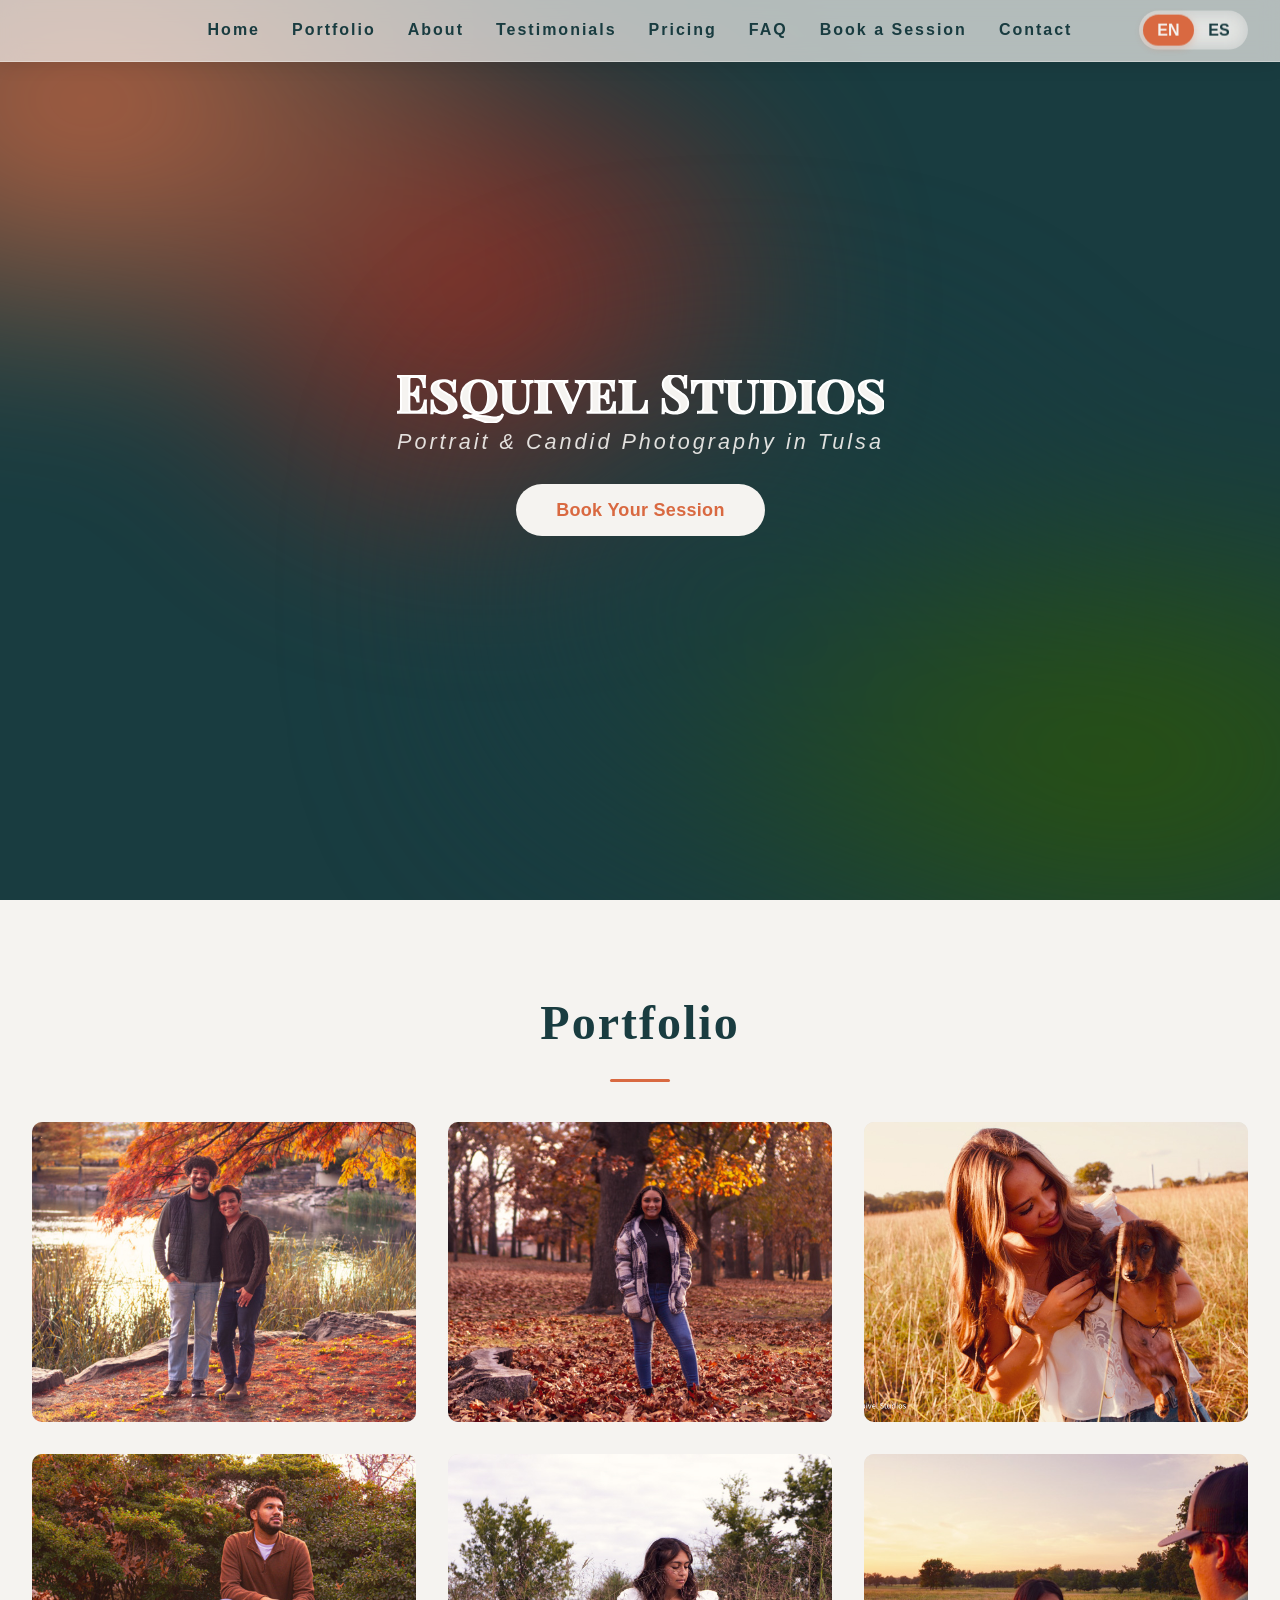
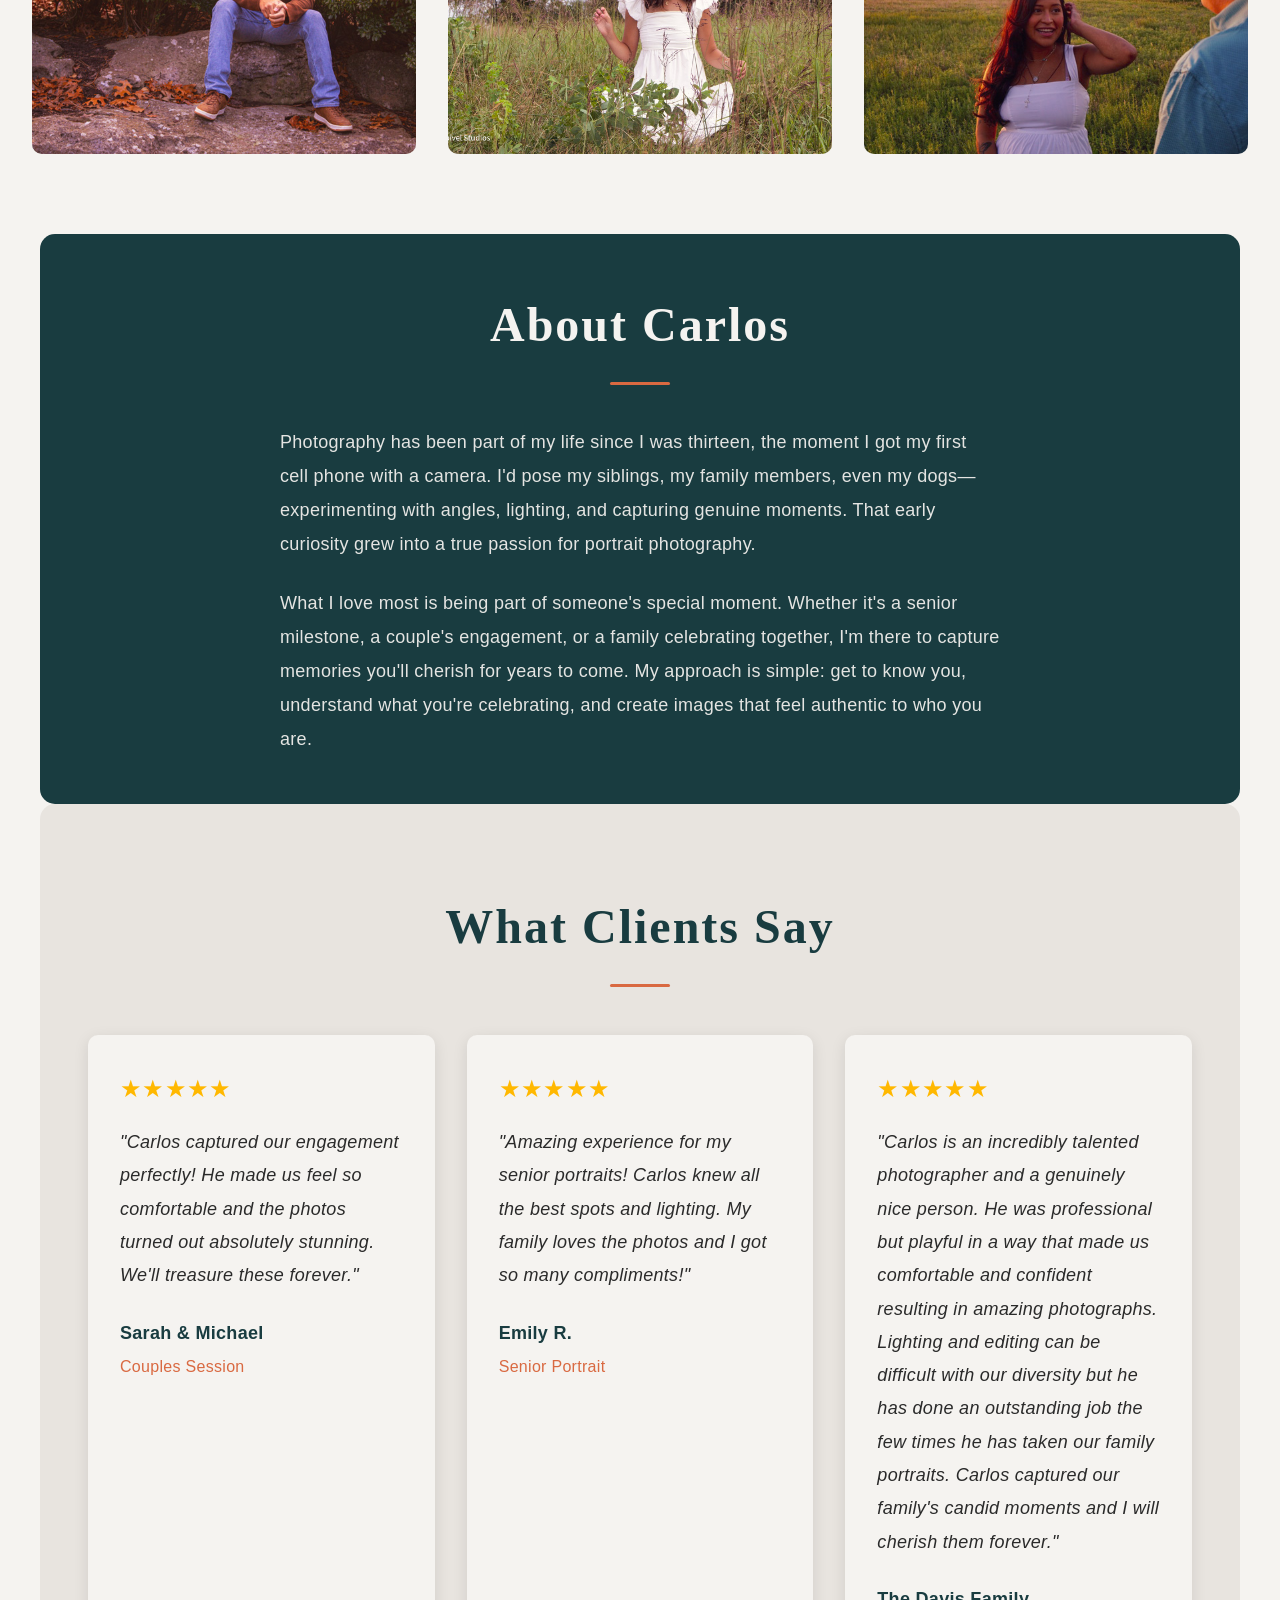
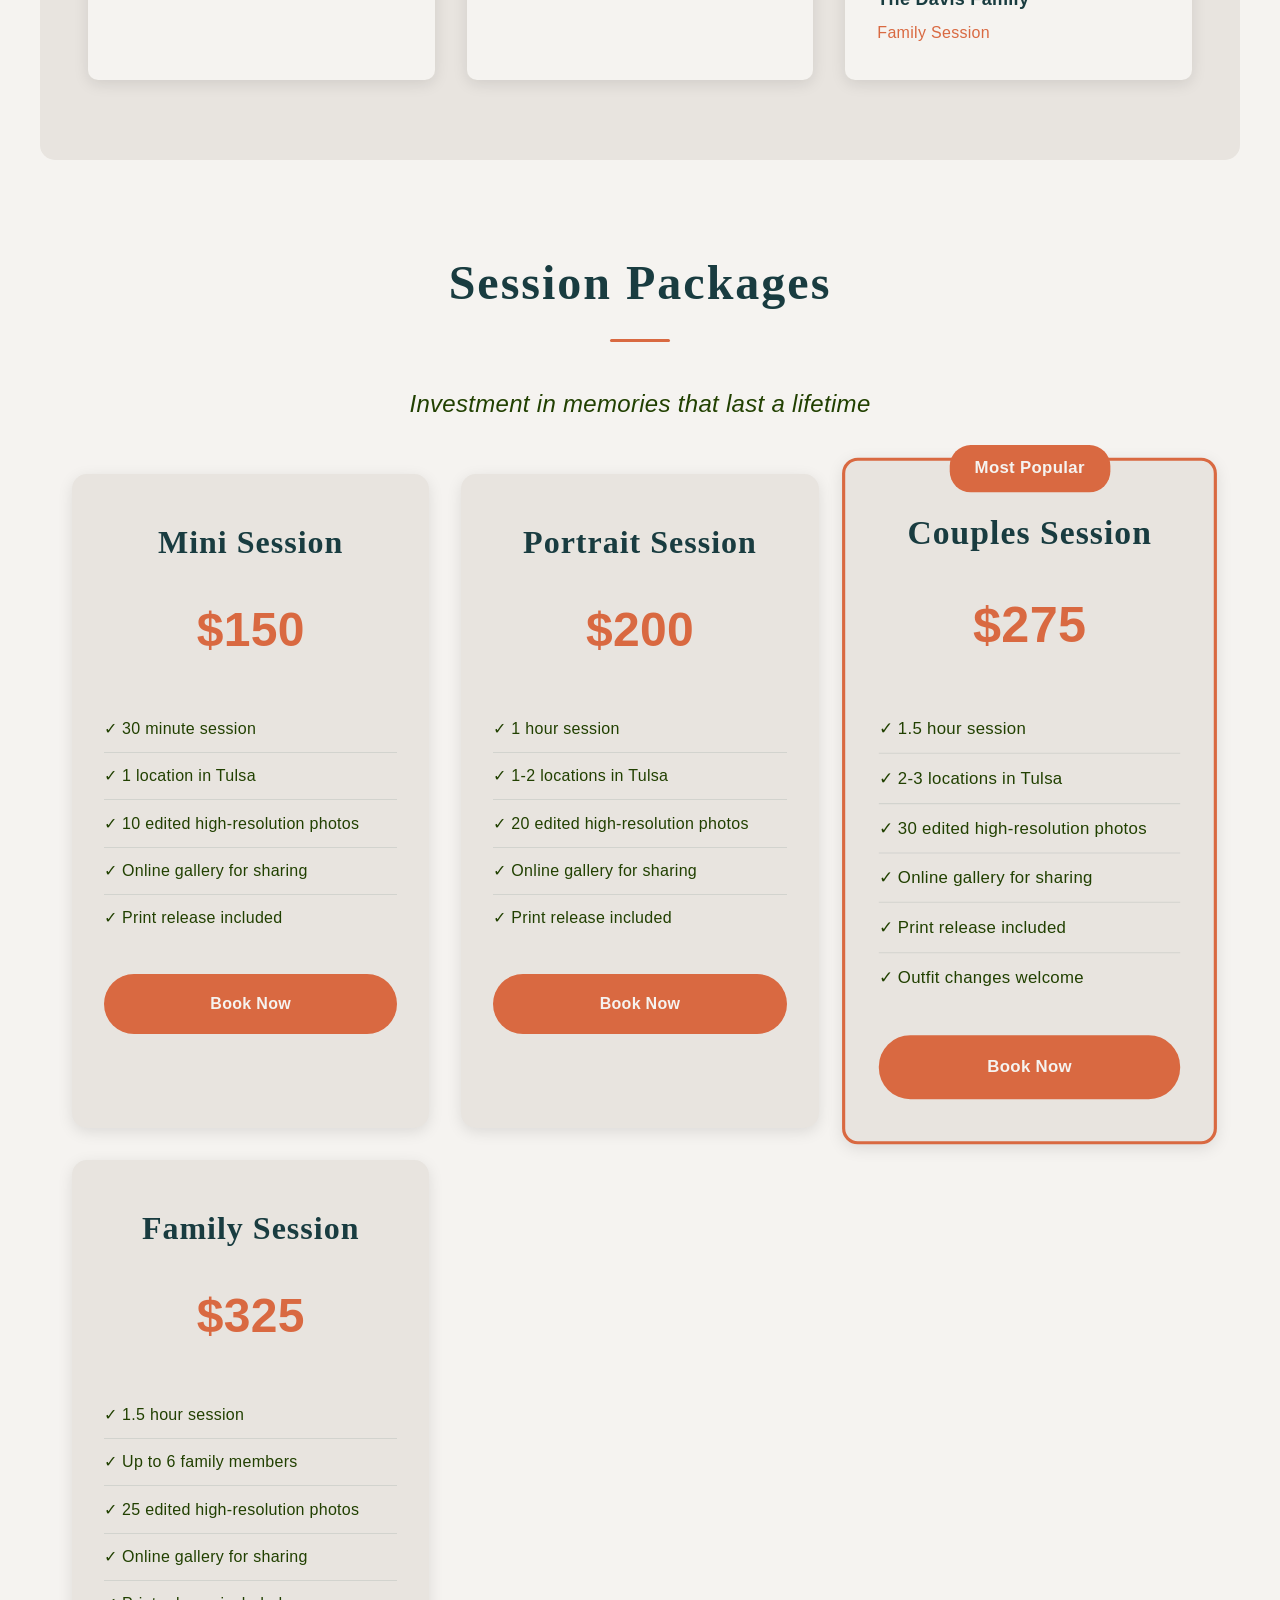
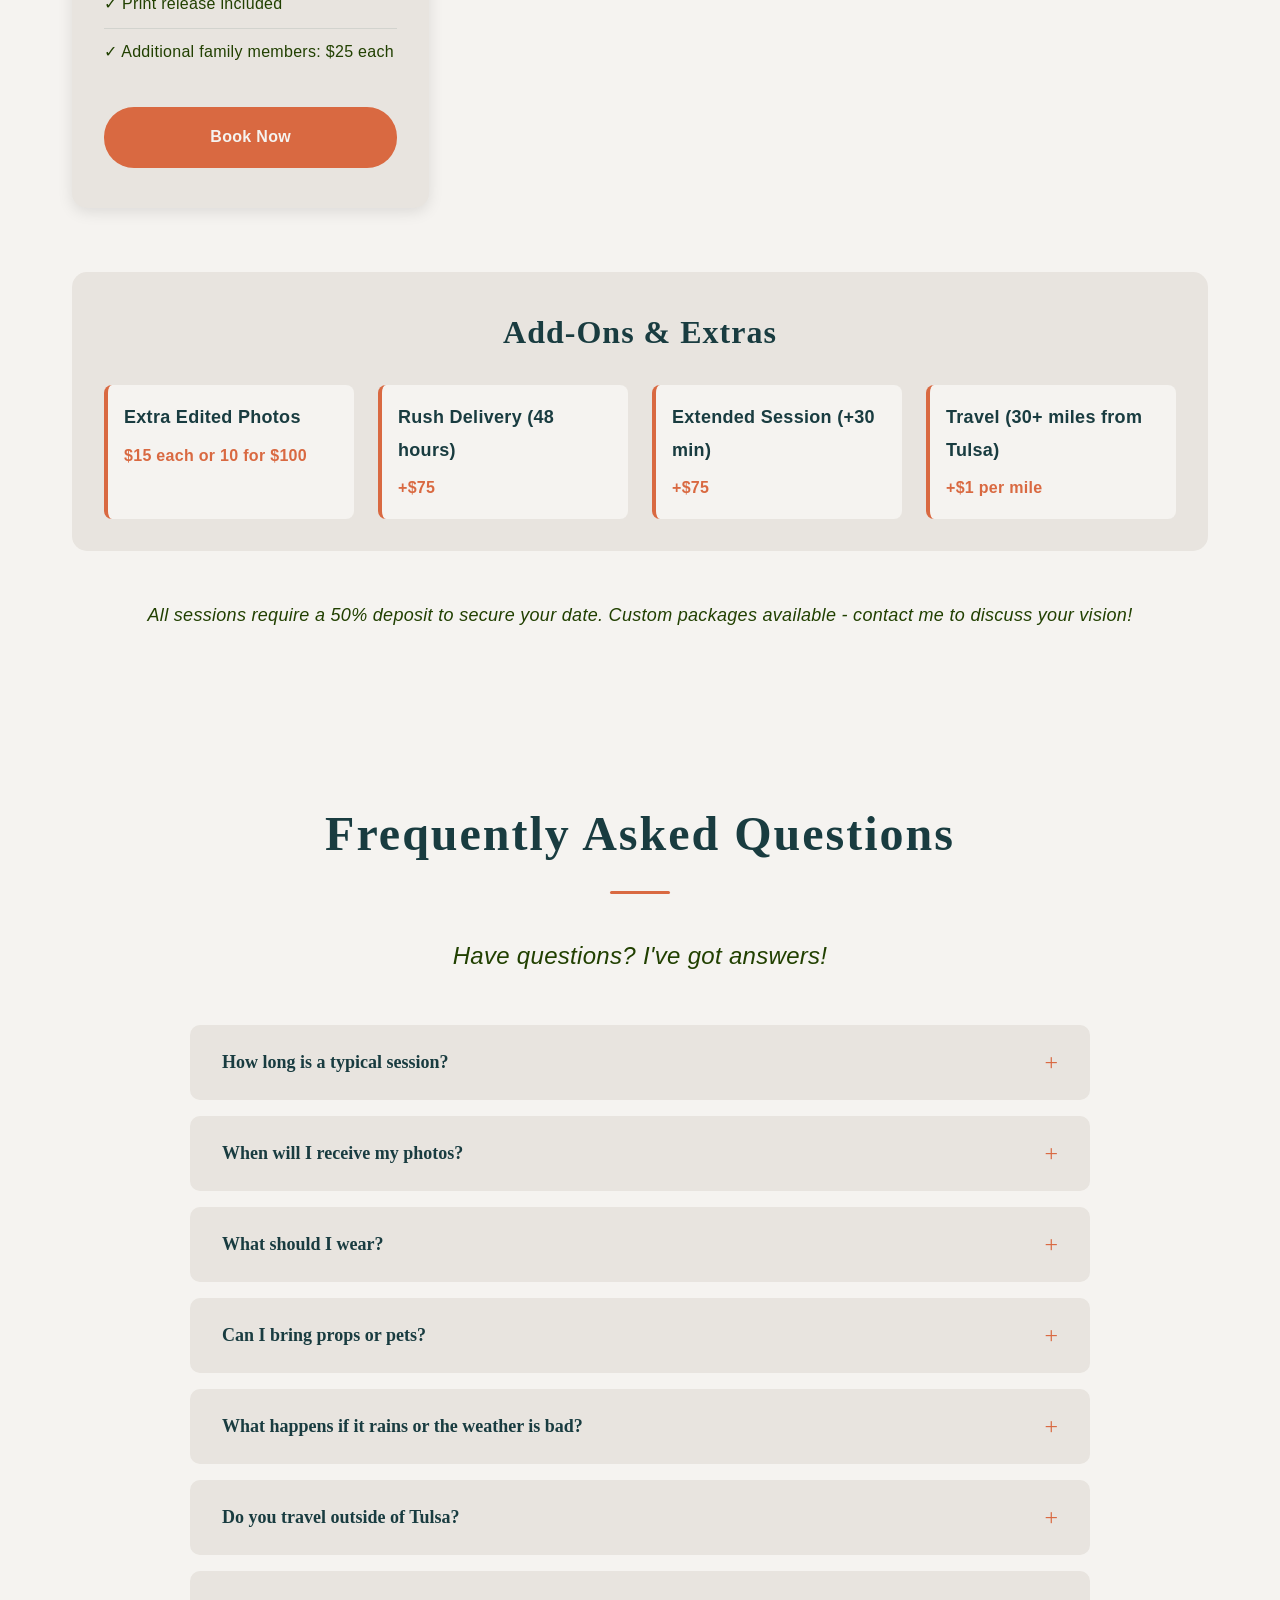
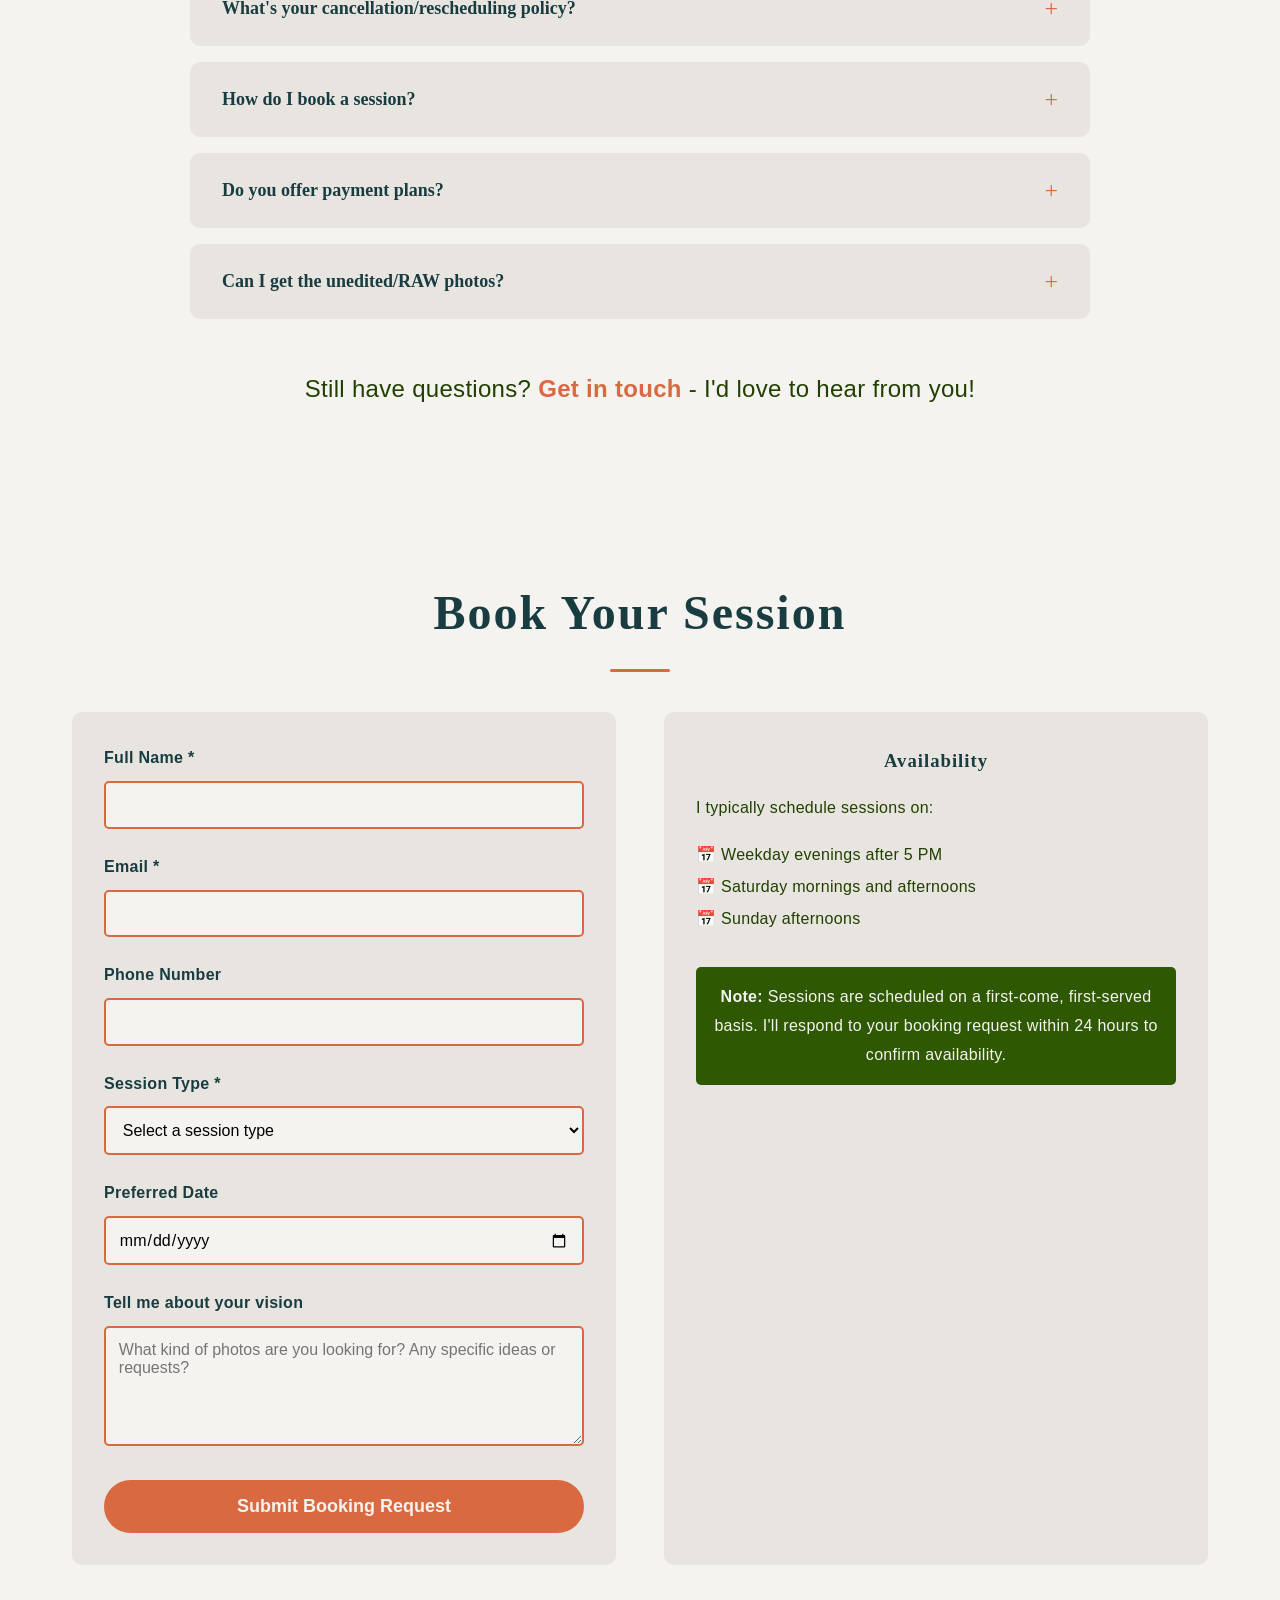
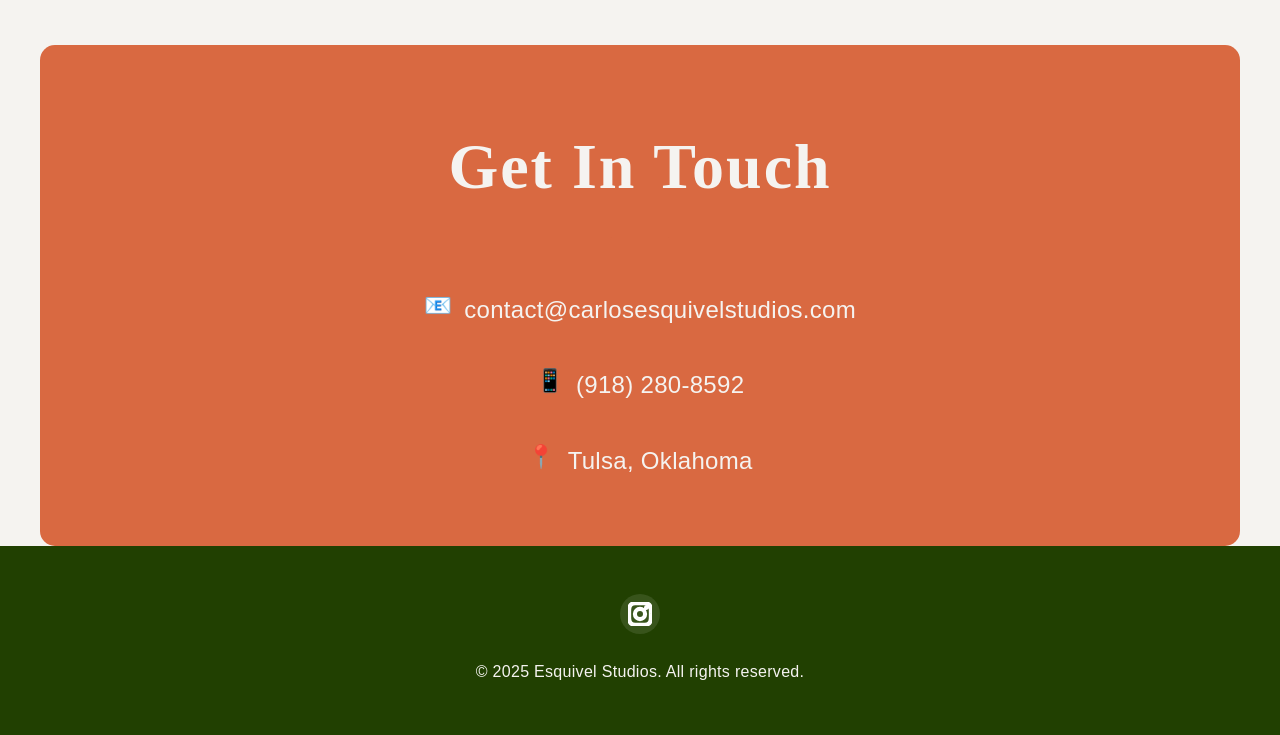
==== commit 17666b3a: "feat: update Instagram link in footer to point to Esquivel Studios account" ====
--- a/index.html
+++ b/index.html
@@ -641,7 +641,7 @@
     <!-- Footer -->
     <footer>
         <div class="social-links">
-            <a href="https://www.instagram.com/YOUR_INSTAGRAM_USERNAME" target="_blank" rel="noopener"
+            <a href="https://www.instagram.com/esquivel_studios/" target="_blank" rel="noopener"
                 aria-label="Instagram">
                 <svg width="24" height="24" viewBox="0 0 24 24" fill="currentColor" xmlns="http://www.w3.org/2000/svg">
                     <path d="M12 2.163c3.204 0 3.584.012 4.85.07 3.252.148 4.771 1.691 4.919 4.919.058 1.265.069 1.645.069 4.849 0 3.205-.012 3.584-.069 4.849-.149 3.225-1.664 4.771-4.919 4.919-1.266.058-1.644.07-4.85.07-3.204 0-3.584-.012-4.849-.07-3.26-.149-4.771-1.699-4.919-4.92-.058-1.265-.07-1.644-.07-4.849 0-3.204.013-3.583.07-4.849.149-3.227 1.664-4.771 4.919-4.919 1.266-.057 1.645-.069 4.849-.069zm0-2.163c-3.259 0-3.667.014-4.947.072-4.358.2-6.78 2.618-6.98 6.98-.059 1.281-.073 1.689-.073 4.948 0 3.259.014 3.668.072 4.948.2 4.358 2.618 6.78 6.98 6.98 1.281.058 1.689.072 4.948.072 3.259 0 3.668-.014 4.948-.072 4.354-.2 6.782-2.618 6.979-6.98.059-1.28.073-1.689.073-4.948 0-3.259-.014-3.667-.072-4.947-.196-4.354-2.617-6.78-6.979-6.98-1.281-.059-1.69-.073-4.949-.073zm0 5.838c-3.403 0-6.162 2.759-6.162 6.162s2.759 6.163 6.162 6.163 6.162-2.759 6.162-6.163c0-3.403-2.759-6.162-6.162-6.162zm0 10.162c-2.209 0-4-1.79-4-4 0-2.209 1.791-4 4-4s4 1.791 4 4c0 2.21-1.791 4-4 4zm6.406-11.845c-.796 0-1.441.645-1.441 1.44s.645 1.44 1.441 1.44c.795 0 1.439-.645 1.439-1.44s-.644-1.44-1.439-1.44z"/>
--- a/HomepageStyles.css
+++ b/HomepageStyles.css
@@ -276,23 +276,79 @@
 
 .hero {
 	height: 100vh;
-	width: 100%; /* Full width */
-	max-width: 100%; /* No max-width restriction */
+	width: 100%;
+	max-width: 100%;
 	min-height: 600px;
 	display: flex;
 	flex-direction: column;
 	justify-content: center;
 	align-items: center;
-	background: linear-gradient(
-		135deg,
-		var(--secondary) 0%,
-		var(--medium-green) 50%,
-		var(--accent) 100%
-	);
 	color: var(--primary);
 	text-align: center;
 	padding: 2rem;
-	margin: 0; /* No margin */
+	margin: 0;
+	position: relative;
+	overflow: hidden;
+	isolation: isolate;
+	clip-path: inset(0);
+	background: var(--secondary);
+}
+
+/* Warm blob — terracotta & deep red */
+.hero::before {
+	content: '';
+	position: absolute;
+	width: 90%;
+	height: 90%;
+	top: calc(-25% + var(--blob-a-y, 0px));
+	left: calc(-25% + var(--blob-a-x, 0px));
+	background:
+		radial-gradient(ellipse 60% 55% at 35% 40%, #d96941 0%, transparent 70%),
+		radial-gradient(ellipse 50% 60% at 70% 65%, #a62b1f 0%, transparent 65%);
+	filter: blur(70px);
+	animation: blob-a 22s ease-in-out infinite alternate;
+	transform-origin: 75% 70%;
+	z-index: 0;
+	opacity: 0.85;
+}
+
+/* Cool blob — forest green & teal */
+.hero::after {
+	content: '';
+	position: absolute;
+	width: 90%;
+	height: 90%;
+	bottom: calc(-25% + var(--blob-b-y, 0px));
+	right: calc(-25% + var(--blob-b-x, 0px));
+	background:
+		radial-gradient(ellipse 65% 50% at 60% 55%, #2e5902 0%, transparent 70%),
+		radial-gradient(ellipse 55% 65% at 25% 35%, #193c40 0%, transparent 65%);
+	filter: blur(90px);
+	animation: blob-b 28s ease-in-out infinite alternate;
+	transform-origin: 25% 30%;
+	z-index: 0;
+	opacity: 0.9;
+}
+
+@keyframes blob-a {
+	0%   { transform: rotate(0deg)   scale(1);    }
+	33%  { transform: rotate(120deg) scale(1.15); }
+	66%  { transform: rotate(240deg) scale(0.95); }
+	100% { transform: rotate(360deg) scale(1.1);  }
+}
+
+@keyframes blob-b {
+	0%   { transform: rotate(0deg)    scale(1.1);  }
+	33%  { transform: rotate(-130deg) scale(0.95); }
+	66%  { transform: rotate(-250deg) scale(1.2);  }
+	100% { transform: rotate(-360deg) scale(1);    }
+}
+
+.hero-content {
+	position: relative;
+	z-index: 1;
+	will-change: transform, opacity;
+	transition: opacity 0.1s ease-out;
 }
 
 .hero h1 {
@@ -311,10 +367,6 @@
 	opacity: 0.9;
 }
 
-.hero-content {
-	will-change: transform, opacity;
-	transition: opacity 0.1s ease-out;
-}
 
 .cta-button {
 	background-color: var(--primary);
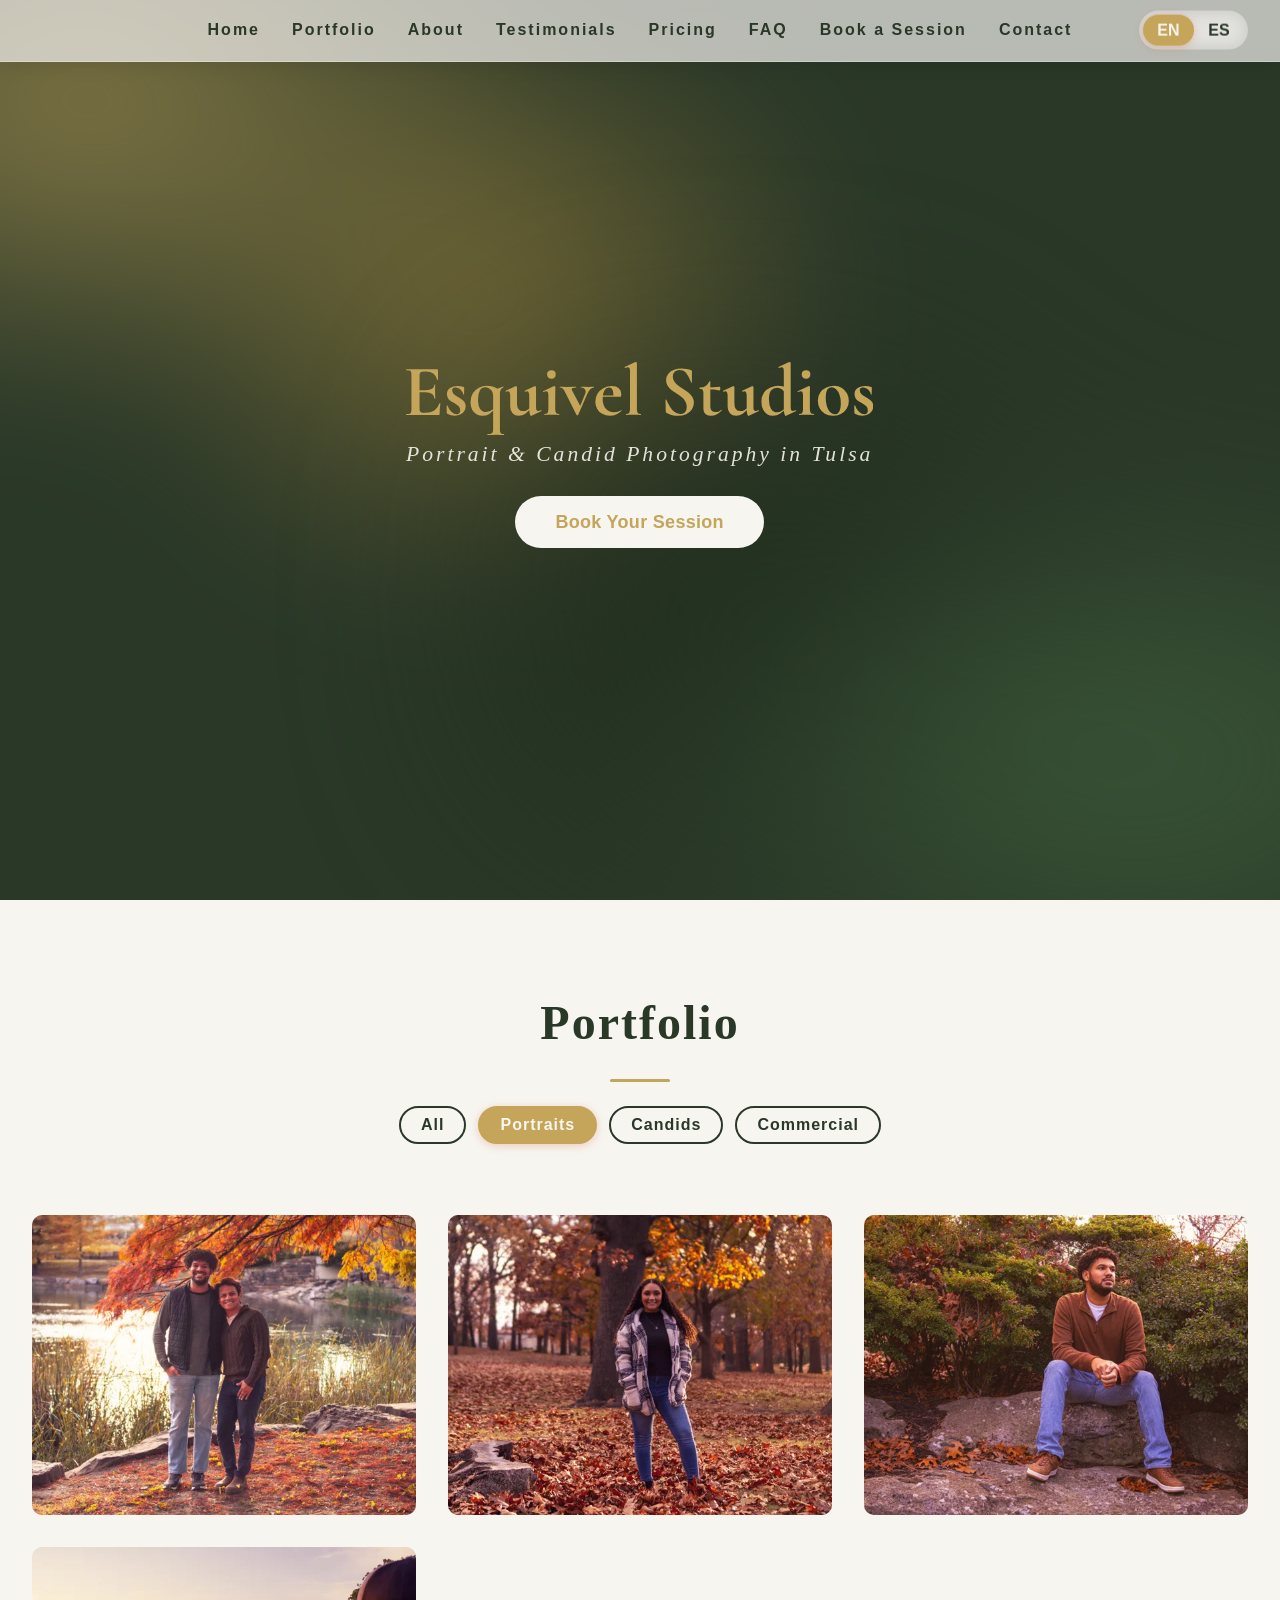
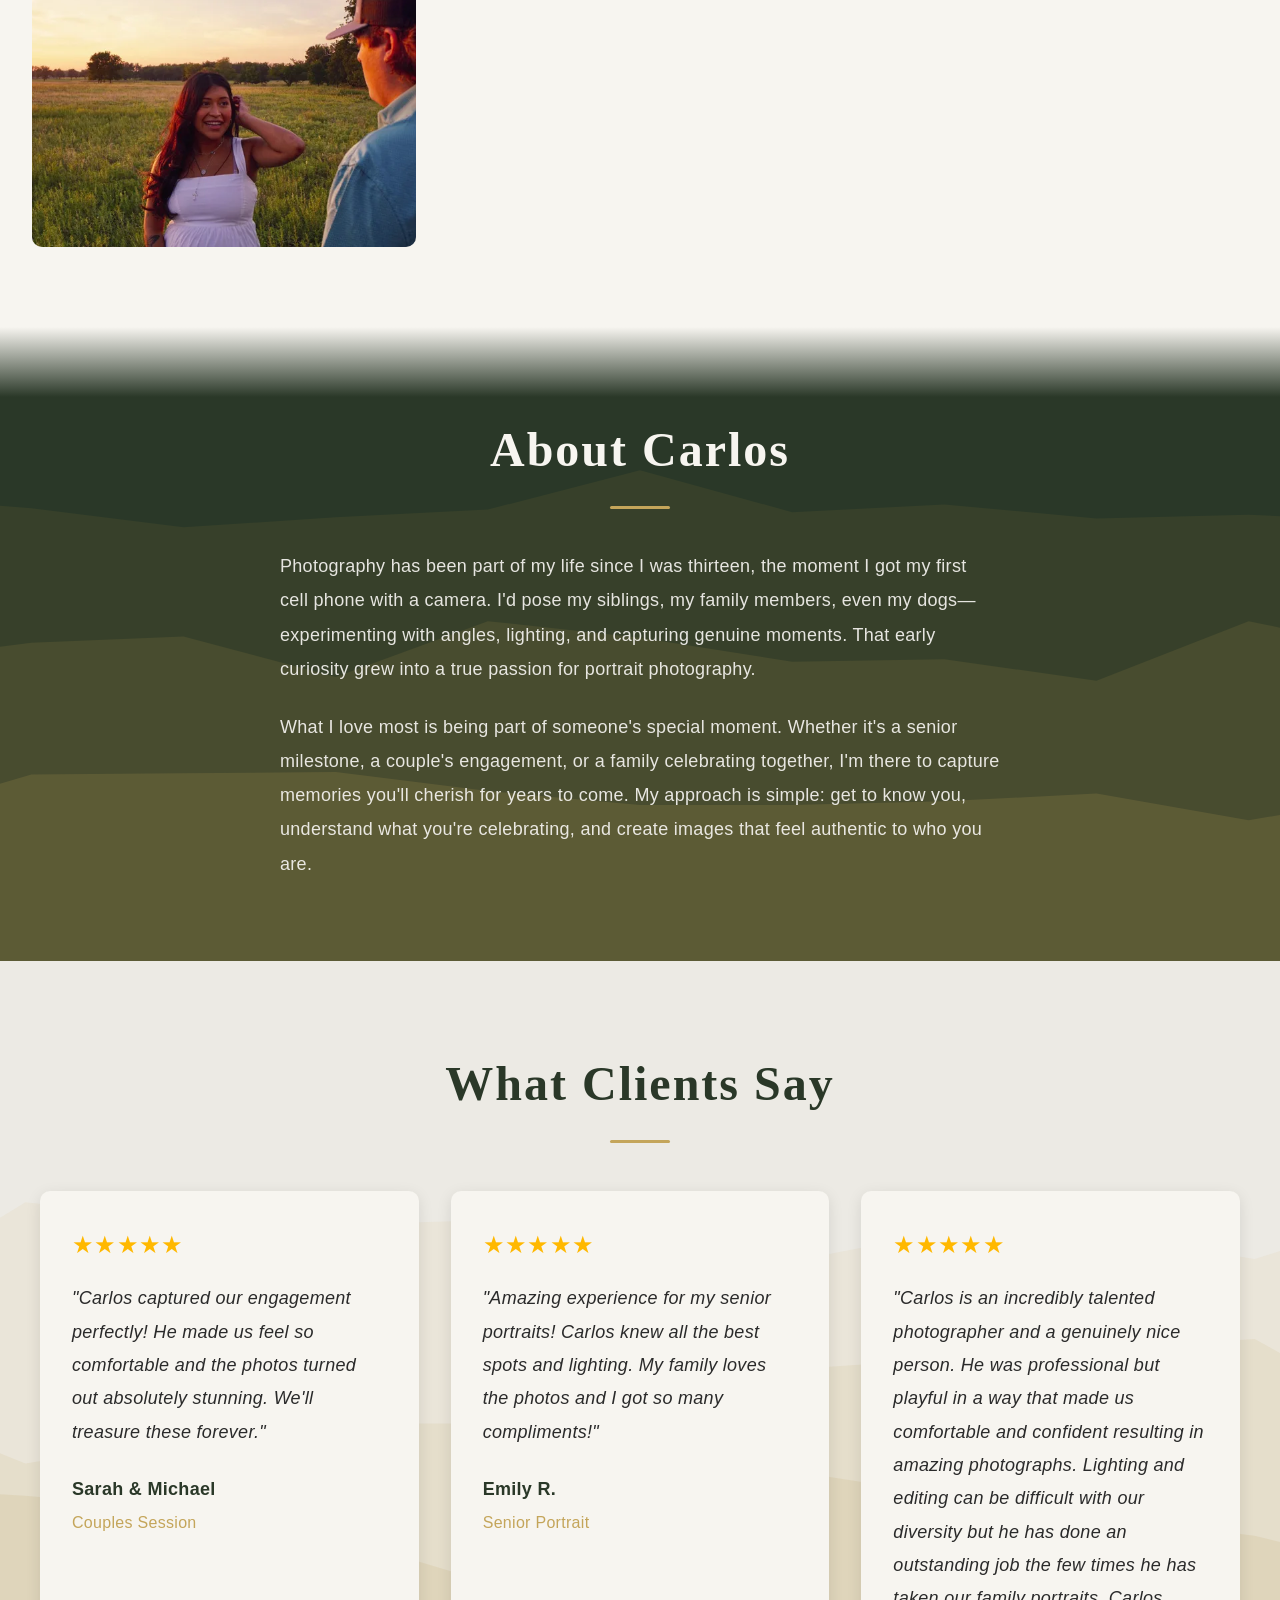
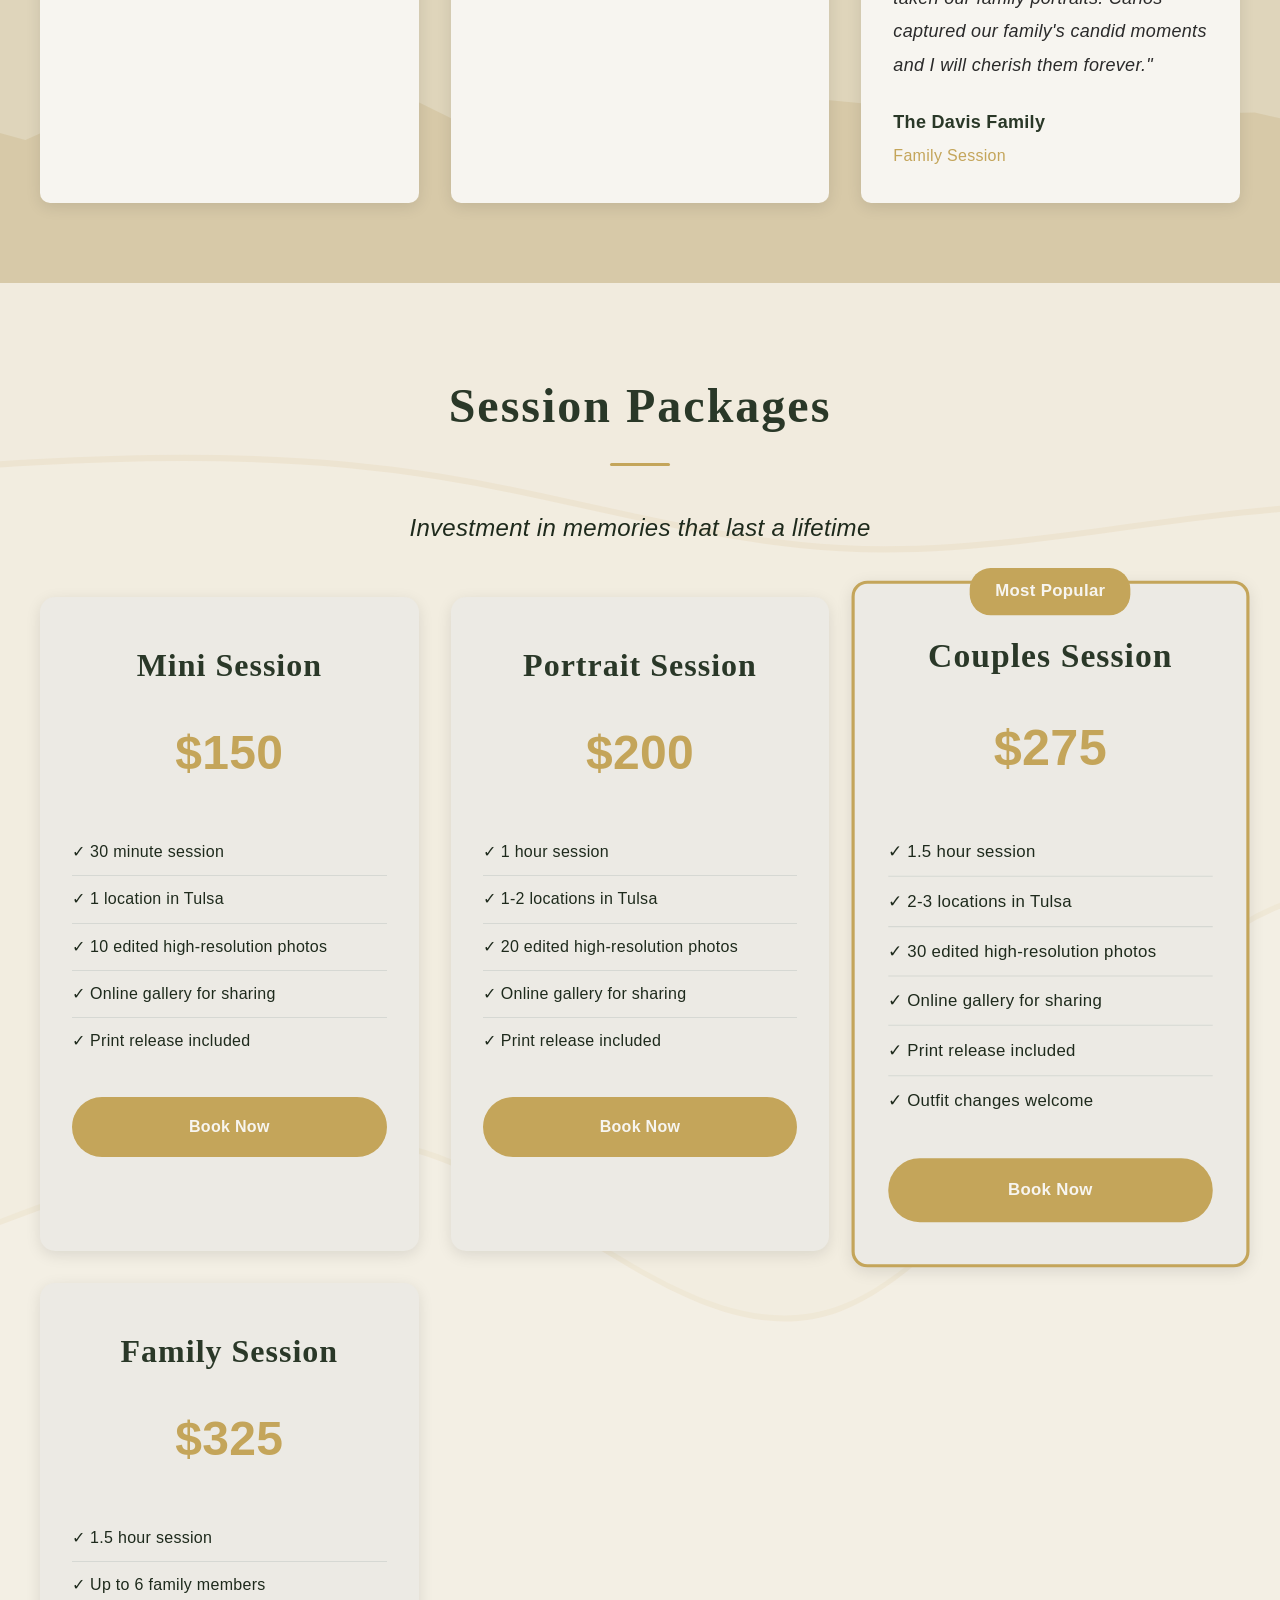
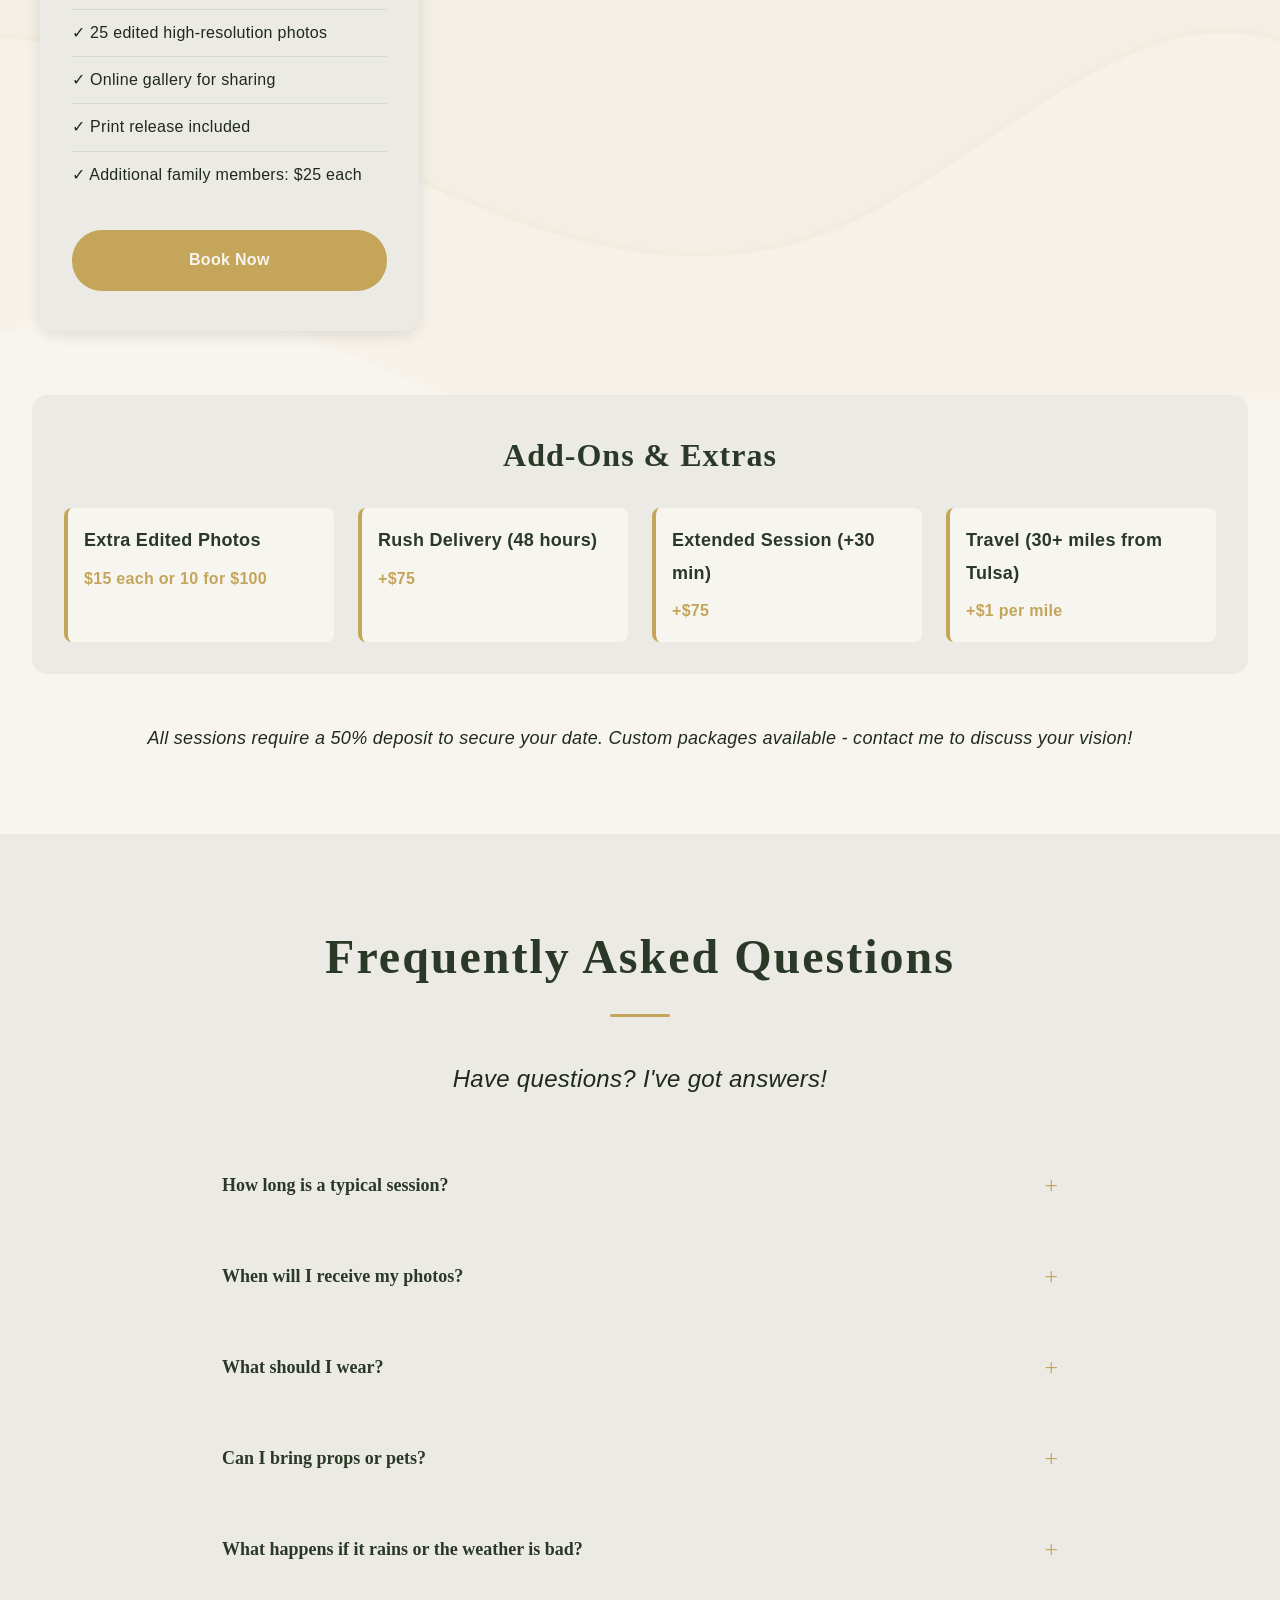
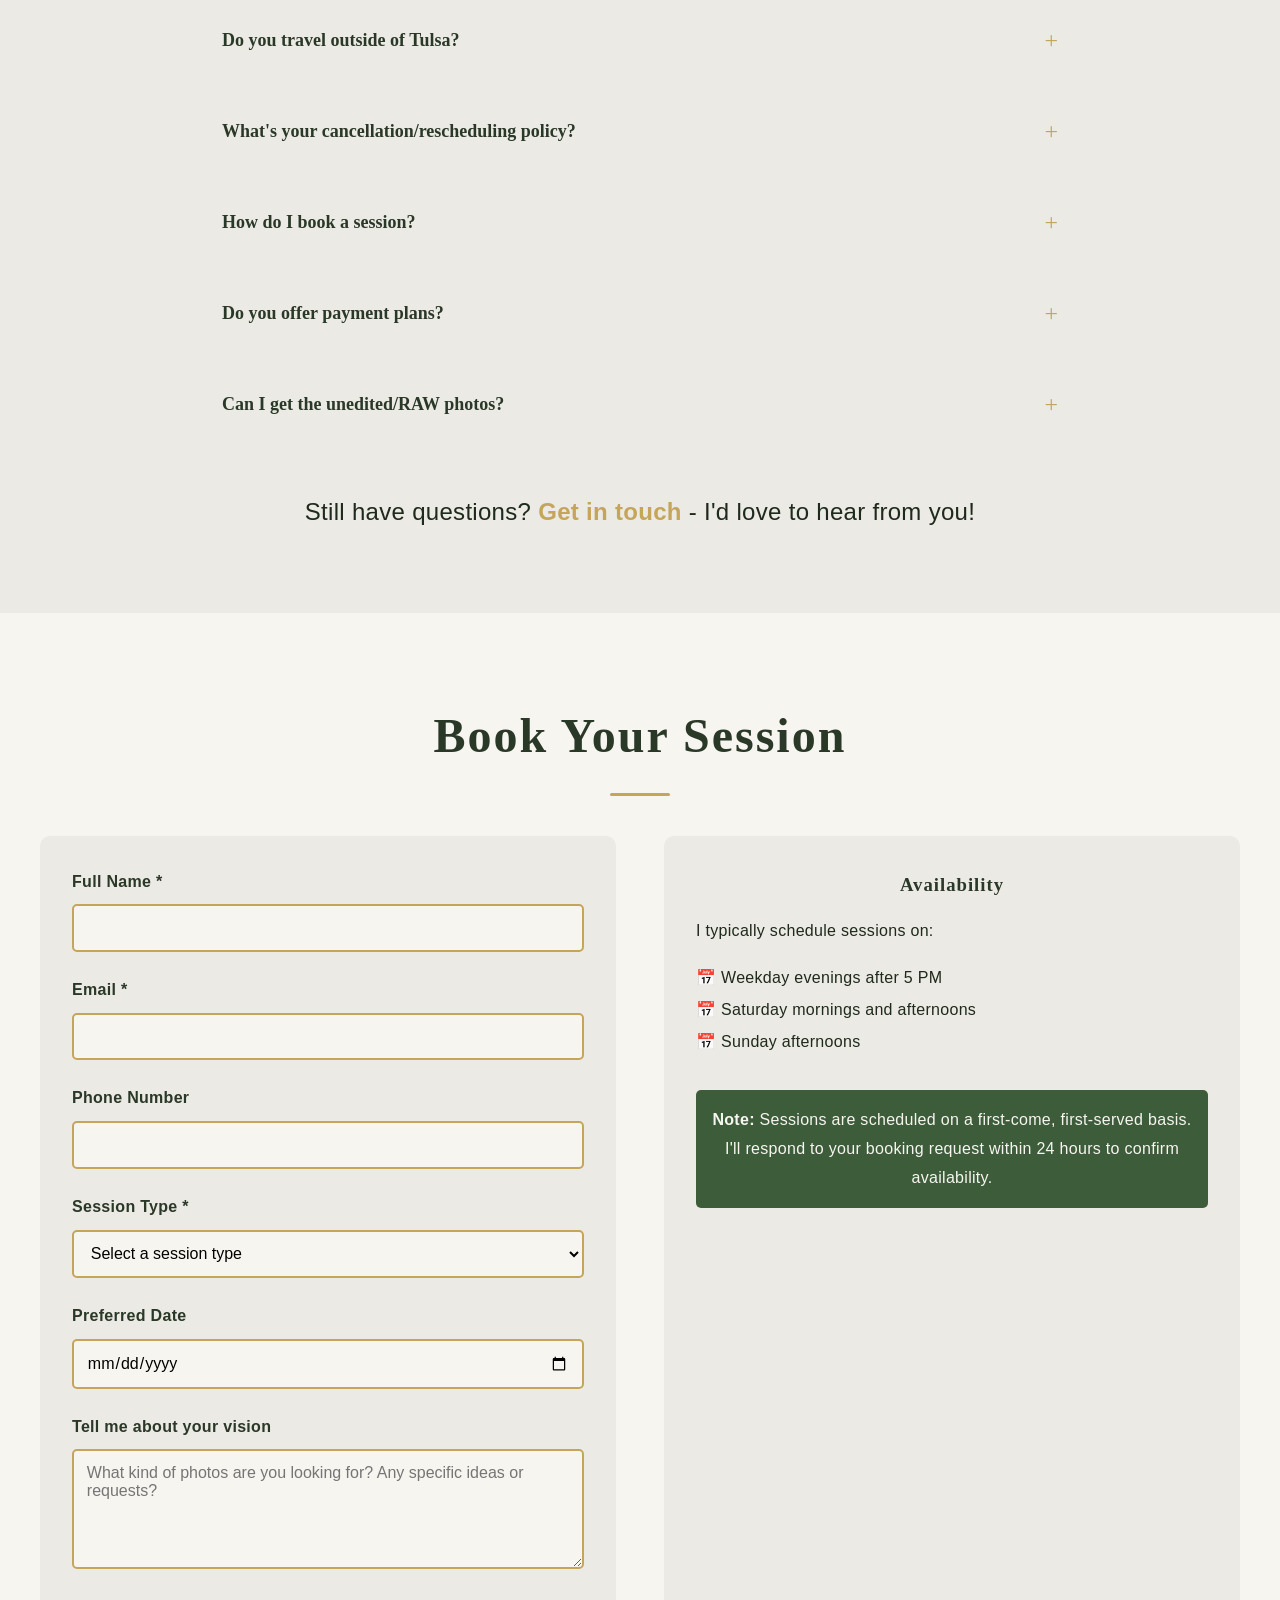
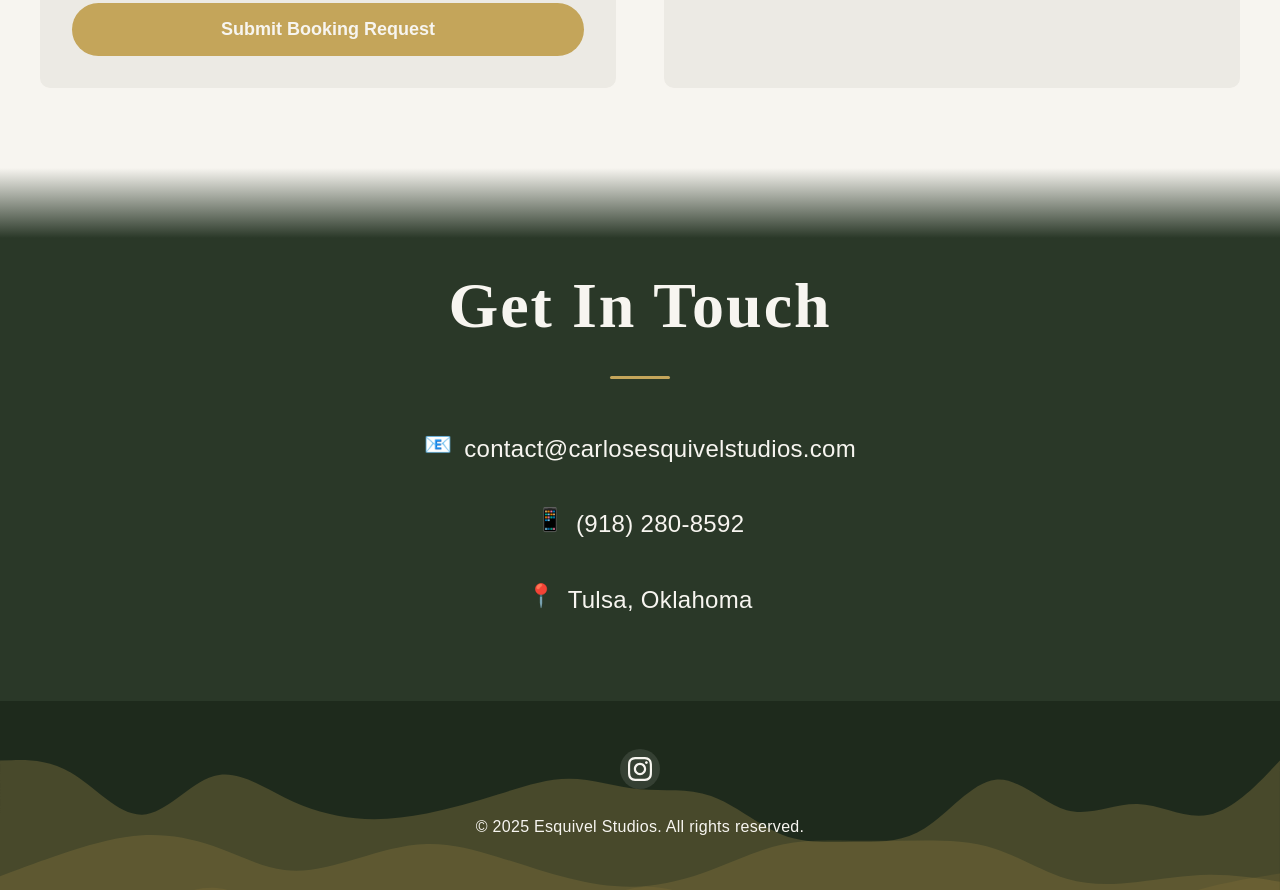
==== commit 3f94d912: "feat: luxury redesign with Sage & Warm Gold theme, SVG backgrounds, and smooth section transitions -" ====
--- a/index.html
+++ b/index.html
@@ -2,6 +2,7 @@
 <html lang="en">
 
 <head>
+    <script>document.documentElement.classList.add('js')</script>
     <meta charset="UTF-8">
     <meta name="viewport" content="width=device-width, initial-scale=1.0">
     <!-- SEO Meta Tags -->
@@ -55,7 +56,7 @@
     <link rel="preconnect" href="https://fonts.googleapis.com">
     <link rel="preconnect" href="https://fonts.gstatic.com" crossorigin>
     <link
-        href="https://fonts.googleapis.com/css2?family=Playfair+Display:wght@600;700&family=Lato:wght@300;400;700&display=swap"
+        href="https://fonts.googleapis.com/css2?family=Cormorant+Garamond:wght@400;500;600;700&family=DM+Sans:wght@300;400;500;600&display=swap"
         rel="stylesheet">
 
 </head>
@@ -93,8 +94,8 @@
         <div class="hero-content">
             <svg id="logo-svg" viewBox="0 0 1113.842 109.08" xmlns="http://www.w3.org/2000/svg"
                 preserveAspectRatio="xMidYMid meet">
-                <g id="svgGroup" stroke-linecap="round" fill-rule="evenodd" font-size="9pt" stroke="#000"
-                    stroke-width="0.25mm" fill="none" style="stroke:#000;stroke-width:0.25mm;fill:none">
+                <g id="svgGroup" stroke-linecap="round" fill-rule="evenodd" font-size="9pt"
+                    stroke-width="0.25mm" fill="none">
                     <path
                         d="M 0 86.52 L 0 84.12 Q 3.96 83.88 5.82 83.16 A 4.072 4.072 0 0 0 8.194 80.801 A 5.586 5.586 0 0 0 8.34 80.4 Q 9 78.36 9 73.8 L 9 14.28 A 50.799 50.799 0 0 0 8.959 12.158 Q 8.872 10.087 8.602 8.715 A 9.099 9.099 0 0 0 8.34 7.68 A 4.779 4.779 0 0 0 7.615 6.252 A 4.018 4.018 0 0 0 5.82 4.92 A 9.476 9.476 0 0 0 4.608 4.553 Q 3.268 4.233 1.3 4.057 A 45.25 45.25 0 0 0 0 3.96 L 0 1.56 Q 12.96 1.92 39.12 1.92 Q 56.76 1.92 64.2 1.56 A 262.402 262.402 0 0 0 63.626 9.862 Q 63.426 13.665 63.377 17.084 A 153.486 153.486 0 0 0 63.36 19.32 Q 63.36 23.672 63.605 26.393 A 31.567 31.567 0 0 0 63.72 27.48 L 60.96 27.48 Q 59.16 14.64 54.48 9.48 A 15.249 15.249 0 0 0 46.23 4.824 A 22.996 22.996 0 0 0 41.28 4.32 L 36.36 4.32 Q 32.64 4.32 30.96 4.92 A 3.55 3.55 0 0 0 28.824 6.893 A 4.571 4.571 0 0 0 28.68 7.26 A 8.013 8.013 0 0 0 28.39 8.405 Q 28.159 9.655 28.1 11.509 A 42.143 42.143 0 0 0 28.08 12.84 L 28.08 42.6 L 31.92 42.6 A 13.721 13.721 0 0 0 36.014 42.022 A 10.475 10.475 0 0 0 41.58 37.92 A 27.133 27.133 0 0 0 45.059 31.002 A 34.344 34.344 0 0 0 46.2 26.76 L 48.96 26.76 Q 48.6 31.8 48.6 38.04 L 48.6 43.8 Q 48.6 48.486 49.022 55.985 A 506.802 506.802 0 0 0 49.32 60.84 L 46.56 60.84 Q 44.07 45.192 32.212 45.002 A 18.285 18.285 0 0 0 31.92 45 L 28.08 45 L 28.08 75.24 Q 28.08 79.08 28.68 80.82 A 3.928 3.928 0 0 0 29.412 82.124 A 3.602 3.602 0 0 0 30.96 83.16 A 7.514 7.514 0 0 0 32.066 83.45 Q 33.275 83.681 35.07 83.74 A 39.534 39.534 0 0 0 36.36 83.76 L 42.24 83.76 A 20.22 20.22 0 0 0 48.73 82.762 A 16.831 16.831 0 0 0 55.98 77.94 Q 60.691 72.687 62.91 60.836 A 85.967 85.967 0 0 0 63.36 58.2 L 66.12 58.2 A 74.16 74.16 0 0 0 65.915 61.178 Q 65.76 64.264 65.76 68.28 Q 65.76 79.32 66.6 86.52 Q 59.085 86.189 42.107 86.162 A 1934.63 1934.63 0 0 0 39.12 86.16 Q 12.964 86.16 0.004 86.52 A 571.788 571.788 0 0 0 0 86.52 Z"
                         id="0" vector-effect="non-scaling-stroke" />
@@ -149,56 +150,11 @@
 
     <section class="hero" id="home">
         <div class="hero-content">
-            <!-- Your SVG logo stays the same -->
-            <svg id="logo-svg" viewBox="0 0 1113.842 109.08" xmlns="http://www.w3.org/2000/svg"
-                preserveAspectRatio="xMidYMid meet">
-                <g id="svgGroup" stroke-linecap="round" fill-rule="evenodd" font-size="9pt" stroke="#000"
-                    stroke-width="0.25mm" fill="none" style="stroke:#000;stroke-width:0.25mm;fill:none">
-                    <path
-                        d="M 0 86.52 L 0 84.12 Q 3.96 83.88 5.82 83.16 A 4.072 4.072 0 0 0 8.194 80.801 A 5.586 5.586 0 0 0 8.34 80.4 Q 9 78.36 9 73.8 L 9 14.28 A 50.799 50.799 0 0 0 8.959 12.158 Q 8.872 10.087 8.602 8.715 A 9.099 9.099 0 0 0 8.34 7.68 A 4.779 4.779 0 0 0 7.615 6.252 A 4.018 4.018 0 0 0 5.82 4.92 A 9.476 9.476 0 0 0 4.608 4.553 Q 3.268 4.233 1.3 4.057 A 45.25 45.25 0 0 0 0 3.96 L 0 1.56 Q 12.96 1.92 39.12 1.92 Q 56.76 1.92 64.2 1.56 A 262.402 262.402 0 0 0 63.626 9.862 Q 63.426 13.665 63.377 17.084 A 153.486 153.486 0 0 0 63.36 19.32 Q 63.36 23.672 63.605 26.393 A 31.567 31.567 0 0 0 63.72 27.48 L 60.96 27.48 Q 59.16 14.64 54.48 9.48 A 15.249 15.249 0 0 0 46.23 4.824 A 22.996 22.996 0 0 0 41.28 4.32 L 36.36 4.32 Q 32.64 4.32 30.96 4.92 A 3.55 3.55 0 0 0 28.824 6.893 A 4.571 4.571 0 0 0 28.68 7.26 A 8.013 8.013 0 0 0 28.39 8.405 Q 28.159 9.655 28.1 11.509 A 42.143 42.143 0 0 0 28.08 12.84 L 28.08 42.6 L 31.92 42.6 A 13.721 13.721 0 0 0 36.014 42.022 A 10.475 10.475 0 0 0 41.58 37.92 A 27.133 27.133 0 0 0 45.059 31.002 A 34.344 34.344 0 0 0 46.2 26.76 L 48.96 26.76 Q 48.6 31.8 48.6 38.04 L 48.6 43.8 Q 48.6 48.486 49.022 55.985 A 506.802 506.802 0 0 0 49.32 60.84 L 46.56 60.84 Q 44.07 45.192 32.212 45.002 A 18.285 18.285 0 0 0 31.92 45 L 28.08 45 L 28.08 75.24 Q 28.08 79.08 28.68 80.82 A 3.928 3.928 0 0 0 29.412 82.124 A 3.602 3.602 0 0 0 30.96 83.16 A 7.514 7.514 0 0 0 32.066 83.45 Q 33.275 83.681 35.07 83.74 A 39.534 39.534 0 0 0 36.36 83.76 L 42.24 83.76 A 20.22 20.22 0 0 0 48.73 82.762 A 16.831 16.831 0 0 0 55.98 77.94 Q 60.691 72.687 62.91 60.836 A 85.967 85.967 0 0 0 63.36 58.2 L 66.12 58.2 A 74.16 74.16 0 0 0 65.915 61.178 Q 65.76 64.264 65.76 68.28 Q 65.76 79.32 66.6 86.52 Q 59.085 86.189 42.107 86.162 A 1934.63 1934.63 0 0 0 39.12 86.16 Q 12.964 86.16 0.004 86.52 A 571.788 571.788 0 0 0 0 86.52 Z"
-                        id="0" vector-effect="non-scaling-stroke" />
-                    <path
-                        d="M 130.2 12.72 L 132.96 12.72 Q 132.407 19.351 132.364 34.937 A 978.868 978.868 0 0 0 132.36 37.68 L 129.6 37.68 A 39.966 39.966 0 0 0 128.048 30.372 Q 126.683 26.096 124.365 22.84 A 22.678 22.678 0 0 0 122.64 20.7 A 18.681 18.681 0 0 0 109.559 14.574 A 25.544 25.544 0 0 0 107.88 14.52 A 22.202 22.202 0 0 0 103.88 14.859 Q 101.606 15.276 99.787 16.205 A 12.005 12.005 0 0 0 98.22 17.16 A 9.532 9.532 0 0 0 95.99 19.36 A 7.818 7.818 0 0 0 94.56 24 Q 94.56 27.24 96.54 29.94 A 20.109 20.109 0 0 0 99.335 32.998 A 26.095 26.095 0 0 0 101.76 34.92 Q 105 37.2 111.24 40.92 L 113.88 42.48 A 182.448 182.448 0 0 1 118.86 45.401 Q 121.183 46.816 123.138 48.123 A 82.143 82.143 0 0 1 125.64 49.86 Q 130.2 53.16 133.2 57.66 Q 136.2 62.16 136.2 67.8 A 18.858 18.858 0 0 1 134.955 74.792 Q 133.013 79.703 128.04 82.92 A 30.378 30.378 0 0 1 119.256 86.71 Q 115.392 87.734 110.84 88.055 A 61.037 61.037 0 0 1 106.56 88.2 A 44.294 44.294 0 0 1 101.978 87.976 Q 99.766 87.745 97.847 87.278 A 24.587 24.587 0 0 1 96.6 86.94 A 51.466 51.466 0 0 1 90.233 84.544 A 59.711 59.711 0 0 1 88.08 83.52 Q 85.08 82.08 83.88 82.08 A 1.611 1.611 0 0 0 82.599 82.703 Q 82.399 82.941 82.234 83.271 A 3.886 3.886 0 0 0 82.2 83.34 A 6.498 6.498 0 0 0 81.881 84.168 Q 81.59 85.087 81.371 86.455 A 31.235 31.235 0 0 0 81.24 87.36 L 78.48 87.36 A 110.803 110.803 0 0 0 78.667 83.662 Q 78.891 77.57 78.944 65.811 A 1735.378 1735.378 0 0 0 78.96 58.08 L 81.72 58.08 A 47.567 47.567 0 0 0 82.956 66.356 Q 84.69 73.374 88.62 78.12 A 19.747 19.747 0 0 0 101.284 85.114 A 29.032 29.032 0 0 0 105.72 85.44 Q 111.12 85.44 115.08 82.68 A 8.943 8.943 0 0 0 118.943 76.143 A 13.181 13.181 0 0 0 119.04 74.52 A 10.872 10.872 0 0 0 115.661 66.569 A 14.444 14.444 0 0 0 115.32 66.24 A 33.614 33.614 0 0 0 112.81 64.14 Q 110.238 62.17 106.377 59.761 A 162.1 162.1 0 0 0 102.6 57.48 A 135.451 135.451 0 0 1 95.996 53.489 Q 89.306 49.163 85.14 45.12 A 20.524 20.524 0 0 1 80.841 39.266 A 18.155 18.155 0 0 1 79.08 31.32 A 17.941 17.941 0 0 1 80.309 24.547 Q 82.004 20.347 86.04 17.453 A 21.025 21.025 0 0 1 86.82 16.92 A 29.39 29.39 0 0 1 95.966 13.063 Q 99.826 12.12 104.337 11.929 A 55.275 55.275 0 0 1 106.68 11.88 A 42.961 42.961 0 0 1 110.592 12.049 Q 112.655 12.238 114.432 12.638 A 22.474 22.474 0 0 1 116.1 13.08 Q 120 14.28 123.48 16.32 A 58.319 58.319 0 0 0 124.428 16.826 Q 124.947 17.097 125.41 17.323 A 31.27 31.27 0 0 0 125.82 17.52 A 6.773 6.773 0 0 0 126.428 17.773 Q 126.742 17.885 127.021 17.942 A 2.716 2.716 0 0 0 127.56 18 A 1.611 1.611 0 0 0 128.841 17.377 Q 129.041 17.139 129.206 16.809 A 3.886 3.886 0 0 0 129.24 16.74 A 6.498 6.498 0 0 0 129.559 15.913 Q 129.85 14.993 130.069 13.625 A 31.235 31.235 0 0 0 130.2 12.72 Z"
-                        id="1" vector-effect="non-scaling-stroke" />
-                    <path
-                        d="M 240.24 90.24 L 242.04 91.08 A 27.154 27.154 0 0 1 239.159 97.953 A 21.55 21.55 0 0 1 233.16 104.46 A 23.85 23.85 0 0 1 224.731 108.196 Q 221.475 108.97 217.692 109.066 A 42.72 42.72 0 0 1 216.6 109.08 Q 208.08 109.08 199.98 106.8 A 156.145 156.145 0 0 1 193.922 104.949 Q 190.797 103.93 187.227 102.653 A 374.496 374.496 0 0 1 179.64 99.84 Q 173.199 97.371 168.871 95.863 A 181.529 181.529 0 0 0 167.88 95.52 A 21.322 21.322 0 0 1 163.733 97.161 A 24.184 24.184 0 0 1 162.9 97.38 A 23.731 23.731 0 0 1 159.957 97.914 A 19.034 19.034 0 0 1 157.8 98.04 A 13.352 13.352 0 0 1 156.181 97.948 Q 155.373 97.849 154.695 97.644 A 6.187 6.187 0 0 1 153.72 97.26 A 3.371 3.371 0 0 1 152.914 96.712 A 2.352 2.352 0 0 1 152.16 94.92 A 2.563 2.563 0 0 1 153.708 92.542 Q 154.949 91.893 157.183 91.733 A 22.081 22.081 0 0 1 158.76 91.68 A 25.627 25.627 0 0 1 165.266 92.548 A 30.893 30.893 0 0 1 167.88 93.36 Q 171.48 92.4 177 90 Q 179.572 88.813 181.246 88.197 A 23.249 23.249 0 0 1 181.92 87.96 A 49.611 49.611 0 0 1 170.353 85.719 A 34.954 34.954 0 0 1 156 76.92 A 32.543 32.543 0 0 1 147.449 60.393 A 47.499 47.499 0 0 1 146.52 50.76 Q 146.52 39.24 151.68 30.42 Q 156.84 21.6 166.08 16.74 A 42.377 42.377 0 0 1 181.358 12.184 A 52.714 52.714 0 0 1 187.08 11.88 A 56.834 56.834 0 0 1 197.783 12.843 A 42.856 42.856 0 0 1 208.32 16.26 Q 217.44 20.64 222.48 29.1 A 35.078 35.078 0 0 1 226.811 40.964 A 47.236 47.236 0 0 1 227.52 49.32 A 43.633 43.633 0 0 1 226.199 60.245 A 36.568 36.568 0 0 1 222.84 68.76 Q 218.16 77.28 209.82 82.32 Q 201.48 87.36 190.56 88.08 Q 187.68 88.32 185.4 89.1 Q 183.868 89.624 181.795 90.446 A 156.219 156.219 0 0 0 179.64 91.32 A 69.718 69.718 0 0 1 176.717 92.53 Q 175.194 93.117 173.854 93.535 A 28.462 28.462 0 0 1 171.36 94.2 Q 172.304 94.318 174.641 94.32 A 94.387 94.387 0 0 0 174.72 94.32 A 67.029 67.029 0 0 0 175.977 94.306 Q 177.737 94.272 180.707 94.158 A 622.142 622.142 0 0 0 182.64 94.08 Q 186.96 93.72 191.28 93.72 Q 196.118 93.72 202.688 94.587 A 168.911 168.911 0 0 1 209.52 95.64 Q 216.839 96.926 221.468 97.152 A 38.099 38.099 0 0 0 223.32 97.2 A 51.442 51.442 0 0 0 227.294 97.057 Q 231.642 96.719 234.3 95.58 Q 238.08 93.96 240.24 90.24 Z M 165.72 50.28 A 67.266 67.266 0 0 0 166.353 59.739 A 48.75 48.75 0 0 0 168.6 69.12 Q 171.041 76.037 174.991 80.238 A 21.572 21.572 0 0 0 176.46 81.66 A 18.368 18.368 0 0 0 181.183 84.73 A 15.366 15.366 0 0 0 187.44 86.04 A 15.179 15.179 0 0 0 198.113 81.713 A 19.809 19.809 0 0 0 198.42 81.42 Q 202.716 77.233 205.237 70.09 A 45.195 45.195 0 0 0 205.74 68.58 A 54.343 54.343 0 0 0 207.753 59.186 A 74.094 74.094 0 0 0 208.32 49.8 A 67.266 67.266 0 0 0 207.687 40.341 A 48.75 48.75 0 0 0 205.44 30.96 Q 202.999 24.043 199.049 19.842 A 21.572 21.572 0 0 0 197.58 18.42 A 18.368 18.368 0 0 0 192.857 15.35 A 15.366 15.366 0 0 0 186.6 14.04 A 15.179 15.179 0 0 0 175.927 18.367 A 19.809 19.809 0 0 0 175.62 18.66 Q 171.324 22.847 168.803 29.991 A 45.195 45.195 0 0 0 168.3 31.5 A 54.343 54.343 0 0 0 166.287 40.894 A 74.094 74.094 0 0 0 165.72 50.28 Z"
-                        id="2" vector-effect="non-scaling-stroke" />
-                    <path
-                        d="M 310.44 13.56 L 310.44 15.96 A 25.462 25.462 0 0 0 308.137 16.39 Q 305.854 16.935 304.46 17.825 A 6.773 6.773 0 0 0 304.2 18 Q 302.16 19.44 301.44 22.56 A 21.045 21.045 0 0 0 301.092 24.552 Q 300.72 27.401 300.72 31.8 L 300.72 54 A 101.325 101.325 0 0 1 300.56 59.864 Q 300.293 64.463 299.58 68.1 Q 298.44 73.92 295.8 78.24 A 18.393 18.393 0 0 1 290.526 83.618 A 24.325 24.325 0 0 1 287.22 85.5 A 28.024 28.024 0 0 1 278.463 87.962 A 35.143 35.143 0 0 1 274.32 88.2 Q 265.276 88.2 258.9 85.851 A 24.989 24.989 0 0 1 253.2 82.92 Q 249.166 79.924 247.014 76.484 A 17.82 17.82 0 0 1 246.84 76.2 A 21.889 21.889 0 0 1 244.901 71.952 Q 244.213 69.923 243.793 67.575 A 35.631 35.631 0 0 1 243.78 67.5 A 49.903 49.903 0 0 1 243.268 63.646 Q 242.88 59.636 242.88 54.36 L 242.88 26.28 Q 242.88 22.737 242.482 20.715 A 9.099 9.099 0 0 0 242.22 19.68 A 4.779 4.779 0 0 0 241.495 18.252 A 4.018 4.018 0 0 0 239.7 16.92 A 9.476 9.476 0 0 0 238.488 16.553 Q 237.148 16.233 235.18 16.057 A 45.25 45.25 0 0 0 233.88 15.96 L 233.88 13.56 Q 239.88 13.92 252.12 13.92 Q 261.714 13.92 267.802 13.676 A 159.456 159.456 0 0 0 270.24 13.56 L 270.24 15.96 Q 266.16 16.2 264.36 16.92 A 4.048 4.048 0 0 0 262.083 19.191 A 5.711 5.711 0 0 0 261.9 19.68 Q 261.24 21.72 261.24 26.28 L 261.24 56.4 A 108.894 108.894 0 0 0 261.375 61.986 Q 261.632 66.979 262.38 70.68 A 18.731 18.731 0 0 0 264.08 75.619 A 15.365 15.365 0 0 0 267.24 79.8 A 11.748 11.748 0 0 0 271.603 82.327 Q 273.381 82.923 275.545 83.146 A 26.645 26.645 0 0 0 278.28 83.28 A 25.26 25.26 0 0 0 283.905 82.696 Q 290.432 81.205 293.58 75.9 Q 296.771 70.523 297.637 62.056 A 66.328 66.328 0 0 0 297.96 55.32 L 297.96 33.24 Q 297.96 27.614 297.411 24.34 A 18.479 18.479 0 0 0 297.12 22.92 Q 296.28 19.56 293.88 18.06 A 9.833 9.833 0 0 0 292.11 17.211 Q 290.227 16.507 287.424 16.103 A 40.873 40.873 0 0 0 286.32 15.96 L 286.32 13.56 Q 289.903 13.836 295.597 13.9 A 325.356 325.356 0 0 0 299.28 13.92 Q 305.214 13.92 308.948 13.676 A 59.482 59.482 0 0 0 310.44 13.56 Z"
-                        id="3" vector-effect="non-scaling-stroke" />
-                    <path
-                        d="M 352.32 13.56 L 352.32 15.96 Q 348.24 16.2 346.44 16.92 A 4.048 4.048 0 0 0 344.163 19.191 A 5.711 5.711 0 0 0 343.98 19.68 Q 343.32 21.72 343.32 26.28 L 343.32 73.8 A 50.799 50.799 0 0 0 343.361 75.923 Q 343.448 77.994 343.718 79.365 A 9.099 9.099 0 0 0 343.98 80.4 A 4.956 4.956 0 0 0 344.661 81.781 A 3.95 3.95 0 0 0 346.44 83.16 A 8.67 8.67 0 0 0 347.623 83.525 Q 348.934 83.84 350.903 84.016 A 46.659 46.659 0 0 0 352.32 84.12 L 352.32 86.52 Q 346.2 86.16 334.56 86.16 Q 322.188 86.16 316.18 86.507 A 98.581 98.581 0 0 0 315.96 86.52 L 315.96 84.12 Q 320.04 83.88 321.84 83.16 A 4.048 4.048 0 0 0 324.117 80.89 A 5.711 5.711 0 0 0 324.3 80.4 Q 324.96 78.36 324.96 73.8 L 324.96 26.28 A 50.799 50.799 0 0 0 324.919 24.158 Q 324.832 22.087 324.562 20.715 A 9.099 9.099 0 0 0 324.3 19.68 A 4.779 4.779 0 0 0 323.575 18.252 A 4.018 4.018 0 0 0 321.78 16.92 A 9.476 9.476 0 0 0 320.568 16.553 Q 319.228 16.233 317.26 16.057 A 45.25 45.25 0 0 0 315.96 15.96 L 315.96 13.56 Q 321.62 13.907 333.619 13.92 A 871.878 871.878 0 0 0 334.56 13.92 Q 344.154 13.92 349.998 13.676 A 137.867 137.867 0 0 0 352.32 13.56 Z"
-                        id="4" vector-effect="non-scaling-stroke" />
-                    <path
-                        d="M 432.48 13.56 L 432.48 15.96 A 11.339 11.339 0 0 0 429.345 17.825 Q 427.978 18.95 426.72 20.58 A 27.295 27.295 0 0 0 425.047 23.04 Q 423.442 25.67 421.755 29.452 A 93.027 93.027 0 0 0 421.2 30.72 L 397.68 86.76 Q 396.72 86.64 394.92 86.64 Q 393.436 86.64 392.523 86.722 A 10.392 10.392 0 0 0 392.16 86.76 L 362.52 23.64 A 28.991 28.991 0 0 0 360.969 20.73 Q 359.17 17.809 357.223 16.674 A 5.047 5.047 0 0 0 354.96 15.96 L 354.96 13.56 Q 360.6 13.92 370.68 13.92 Q 383.287 13.92 389.416 13.573 A 102.63 102.63 0 0 0 389.64 13.56 L 389.64 15.96 Q 385.68 16.2 383.76 17.22 A 3.666 3.666 0 0 0 382.535 18.233 Q 381.84 19.149 381.84 20.52 A 8.513 8.513 0 0 0 382.05 22.324 Q 382.413 23.99 383.4 26.04 L 402.72 68.04 L 414.84 39.84 A 76.321 76.321 0 0 0 416.696 34.937 Q 418.349 30.031 418.625 26.459 A 17.917 17.917 0 0 0 418.68 25.08 A 11.332 11.332 0 0 0 418.11 21.33 Q 416.326 16.233 408.96 15.96 L 408.96 13.56 Q 415.8 13.92 423.72 13.92 A 128.029 128.029 0 0 0 427.283 13.874 Q 428.952 13.827 430.388 13.734 A 55.212 55.212 0 0 0 432.48 13.56 Z"
-                        id="5" vector-effect="non-scaling-stroke" />
-                    <path
-                        d="M 435.72 86.52 L 435.72 84.12 Q 439.8 83.88 441.6 83.16 A 4.048 4.048 0 0 0 443.877 80.89 A 5.711 5.711 0 0 0 444.06 80.4 Q 444.72 78.36 444.72 73.8 L 444.72 26.28 A 50.799 50.799 0 0 0 444.679 24.158 Q 444.592 22.087 444.322 20.715 A 9.099 9.099 0 0 0 444.06 19.68 A 4.779 4.779 0 0 0 443.335 18.252 A 4.018 4.018 0 0 0 441.54 16.92 A 9.476 9.476 0 0 0 440.328 16.553 Q 438.988 16.233 437.02 16.057 A 45.25 45.25 0 0 0 435.72 15.96 L 435.72 13.56 Q 448.2 13.92 472.92 13.92 Q 489.72 13.92 496.8 13.56 A 169.033 169.033 0 0 0 496.197 20.728 Q 495.96 24.581 495.96 27.96 Q 495.96 32.426 496.288 35.144 A 26.785 26.785 0 0 0 496.32 35.4 L 493.56 35.4 A 48.534 48.534 0 0 0 492.339 30.065 Q 490.511 23.848 487.32 20.7 A 14.683 14.683 0 0 0 480.278 16.892 Q 477.898 16.32 475.08 16.32 L 470.64 16.32 A 28.965 28.965 0 0 0 469.008 16.363 Q 467.495 16.449 466.479 16.706 A 6.39 6.39 0 0 0 465.96 16.86 A 3.554 3.554 0 0 0 463.837 18.798 A 4.743 4.743 0 0 0 463.74 19.02 A 6.599 6.599 0 0 0 463.421 20.079 Q 463.08 21.619 463.08 24.12 L 463.08 48.6 L 468.72 48.6 Q 474.24 48.6 477.06 44.7 A 21.654 21.654 0 0 0 480.495 37.222 A 25.74 25.74 0 0 0 480.84 35.64 L 483.6 35.64 A 86.639 86.639 0 0 0 483.354 39.44 Q 483.24 42.03 483.24 45 L 483.24 49.8 A 106.851 106.851 0 0 0 483.31 53.503 Q 483.46 57.795 483.928 63.574 A 344.587 344.587 0 0 0 483.96 63.96 L 481.2 63.96 A 22.926 22.926 0 0 0 480.063 59.404 A 16.759 16.759 0 0 0 477.42 54.66 A 9.468 9.468 0 0 0 471.891 51.323 A 14.709 14.709 0 0 0 468.72 51 L 463.08 51 L 463.08 75.96 A 29.82 29.82 0 0 0 463.121 77.584 Q 463.245 79.845 463.74 81.06 A 4.001 4.001 0 0 0 464.49 82.271 A 3.522 3.522 0 0 0 465.96 83.22 A 7.499 7.499 0 0 0 467.024 83.493 Q 468.182 83.711 469.852 83.751 A 32.638 32.638 0 0 0 470.64 83.76 L 475.8 83.76 A 23.792 23.792 0 0 0 481.338 83.152 A 15.99 15.99 0 0 0 489.18 78.84 Q 493.729 74.235 495.702 63.743 A 66.263 66.263 0 0 0 495.96 62.28 L 498.72 62.28 Q 498.478 64.538 498.399 67.662 A 128.685 128.685 0 0 0 498.36 70.92 A 133.233 133.233 0 0 0 498.521 77.273 Q 498.676 80.513 498.98 84.094 A 226.084 226.084 0 0 0 499.2 86.52 Q 491.4 86.16 472.92 86.16 Q 453.994 86.16 442.242 86.371 A 604.307 604.307 0 0 0 435.72 86.52 Z"
-                        id="6" vector-effect="non-scaling-stroke" />
-                    <path
-                        d="M 545.16 13.56 L 545.16 15.96 Q 541.08 16.2 539.28 16.92 A 4.048 4.048 0 0 0 537.003 19.191 A 5.711 5.711 0 0 0 536.82 19.68 Q 536.16 21.72 536.16 26.28 L 536.16 75.24 Q 536.16 78.293 536.604 80.052 A 7.135 7.135 0 0 0 536.82 80.76 Q 537.48 82.56 539.04 83.16 A 6.957 6.957 0 0 0 540.135 83.47 Q 541.295 83.708 542.961 83.751 A 29.486 29.486 0 0 0 543.72 83.76 L 548.4 83.76 A 18.038 18.038 0 0 0 556.715 81.855 A 18.402 18.402 0 0 0 561.72 78.06 A 21.082 21.082 0 0 0 565.249 72.863 Q 567.752 67.803 568.963 60.137 A 72.66 72.66 0 0 0 569.04 59.64 L 571.8 59.64 A 76.384 76.384 0 0 0 571.582 62.844 Q 571.511 64.313 571.476 65.972 A 163.899 163.899 0 0 0 571.44 69.48 A 158.536 158.536 0 0 0 571.601 76.404 Q 571.756 79.941 572.06 83.863 A 272.664 272.664 0 0 0 572.28 86.52 Q 564.48 86.16 546 86.16 Q 527.074 86.16 515.322 86.371 A 604.307 604.307 0 0 0 508.8 86.52 L 508.8 84.12 Q 512.88 83.88 514.68 83.16 A 4.048 4.048 0 0 0 516.957 80.89 A 5.711 5.711 0 0 0 517.14 80.4 Q 517.8 78.36 517.8 73.8 L 517.8 26.28 A 50.799 50.799 0 0 0 517.759 24.158 Q 517.672 22.087 517.402 20.715 A 9.099 9.099 0 0 0 517.14 19.68 A 4.779 4.779 0 0 0 516.415 18.252 A 4.018 4.018 0 0 0 514.62 16.92 A 9.476 9.476 0 0 0 513.408 16.553 Q 512.068 16.233 510.1 16.057 A 45.25 45.25 0 0 0 508.8 15.96 L 508.8 13.56 Q 514.809 13.914 527.297 13.92 A 902.161 902.161 0 0 0 527.76 13.92 Q 537.057 13.92 542.849 13.676 A 140.26 140.26 0 0 0 545.16 13.56 Z"
-                        id="7" vector-effect="non-scaling-stroke" />
-                    <path
-                        d="M 659.16 1.08 L 661.92 1.08 Q 661.32 9.12 661.32 28.44 L 658.56 28.44 Q 658.08 21.96 655.62 16.08 A 25.542 25.542 0 0 0 651.98 9.88 A 22.369 22.369 0 0 0 648.66 6.54 Q 644.16 2.88 638.16 2.88 A 17.069 17.069 0 0 0 633.925 3.379 A 12.357 12.357 0 0 0 628.62 6.18 A 10.878 10.878 0 0 0 625.1 13.006 A 15.467 15.467 0 0 0 624.96 15.12 Q 624.96 19.32 626.76 22.44 A 18.883 18.883 0 0 0 629.743 26.303 A 23.655 23.655 0 0 0 631.8 28.14 Q 634.281 30.115 638.801 33.181 A 296.439 296.439 0 0 0 641.76 35.16 L 645.6 37.8 A 184.067 184.067 0 0 1 649.732 40.608 Q 651.839 42.085 653.594 43.421 A 73.668 73.668 0 0 1 656.76 45.96 Q 660.84 49.44 663.42 54.06 A 20.194 20.194 0 0 1 665.748 61.122 A 26.031 26.031 0 0 1 666 64.8 A 24.641 24.641 0 0 1 665.269 70.946 A 18.779 18.779 0 0 1 662.04 77.7 A 23.279 23.279 0 0 1 653.792 84.455 A 28.98 28.98 0 0 1 651.3 85.56 A 38.734 38.734 0 0 1 641.269 87.942 A 47.864 47.864 0 0 1 636.24 88.2 A 62.387 62.387 0 0 1 631.704 88.045 Q 627.924 87.769 625.08 87 Q 620.64 85.8 616.92 83.76 Q 614.28 82.08 612.84 82.08 A 1.611 1.611 0 0 0 611.559 82.703 Q 611.359 82.941 611.194 83.271 A 3.886 3.886 0 0 0 611.16 83.34 A 6.498 6.498 0 0 0 610.841 84.168 Q 610.55 85.087 610.331 86.455 A 31.235 31.235 0 0 0 610.2 87.36 L 607.44 87.36 A 140.589 140.589 0 0 0 607.627 83.226 Q 607.851 76.443 607.904 63.477 A 2107.918 2107.918 0 0 0 607.92 54.96 L 610.68 54.96 A 64.337 64.337 0 0 0 611.879 64.143 Q 612.881 68.918 614.619 72.824 A 32.678 32.678 0 0 0 616.68 76.74 Q 621.84 85.08 632.52 85.08 A 19.787 19.787 0 0 0 637.398 84.509 A 14.589 14.589 0 0 0 643.2 81.6 Q 647.4 78.12 647.4 71.64 Q 647.4 64.92 643.08 60.12 Q 639.178 55.784 631.163 50.469 A 135.569 135.569 0 0 0 629.4 49.32 A 216.255 216.255 0 0 1 624.79 46.244 Q 622.753 44.844 621.025 43.573 A 90.963 90.963 0 0 1 617.88 41.16 Q 613.56 37.68 610.8 32.94 A 20.287 20.287 0 0 1 608.235 25.169 A 25.76 25.76 0 0 1 608.04 21.96 A 23.54 23.54 0 0 1 608.741 16.085 A 18.176 18.176 0 0 1 611.7 9.78 A 21.5 21.5 0 0 1 620.912 2.631 A 25.82 25.82 0 0 1 621.48 2.4 Q 627.6 0 634.92 0 A 53.409 53.409 0 0 1 638.574 0.117 Q 642.292 0.373 644.839 1.187 A 16.033 16.033 0 0 1 644.88 1.2 Q 648.6 2.4 652.44 4.68 A 58.317 58.317 0 0 0 653.388 5.186 Q 653.907 5.457 654.37 5.683 A 31.27 31.27 0 0 0 654.78 5.88 A 6.773 6.773 0 0 0 655.388 6.133 Q 655.702 6.245 655.981 6.302 A 2.716 2.716 0 0 0 656.52 6.36 A 1.611 1.611 0 0 0 657.801 5.737 Q 658.001 5.499 658.166 5.169 A 3.886 3.886 0 0 0 658.2 5.1 A 6.498 6.498 0 0 0 658.519 4.273 Q 658.81 3.353 659.029 1.985 A 31.235 31.235 0 0 0 659.16 1.08 Z"
-                        id="9" vector-effect="non-scaling-stroke" />
-                    <path
-                        d="M 744.96 40.44 L 742.2 40.44 A 103.339 103.339 0 0 0 741.086 35.127 Q 739.875 30.067 738.392 26.64 A 29.881 29.881 0 0 0 738.18 26.16 A 22.289 22.289 0 0 0 736.239 22.687 Q 734.917 20.774 733.308 19.474 A 12.569 12.569 0 0 0 732.18 18.66 Q 728.978 16.613 724.167 16.357 A 26.49 26.49 0 0 0 722.76 16.32 L 719.04 16.32 L 719.04 72.6 Q 719.04 76.581 719.639 78.84 A 8.219 8.219 0 0 0 720 79.92 Q 720.96 82.2 723.36 83.04 A 12.414 12.414 0 0 0 724.897 83.455 Q 726.595 83.811 729.127 84.001 A 67.333 67.333 0 0 0 731.16 84.12 L 731.16 86.52 Q 724.68 86.16 709.56 86.16 A 1018.479 1018.479 0 0 0 702.734 86.181 Q 694.649 86.236 690.263 86.431 A 95.344 95.344 0 0 0 688.56 86.52 L 688.56 84.12 Q 692.756 83.934 695.14 83.385 A 11.565 11.565 0 0 0 696.36 83.04 A 5.753 5.753 0 0 0 698.374 81.864 A 5.475 5.475 0 0 0 699.72 79.92 Q 700.505 78.056 700.648 74.348 A 45.373 45.373 0 0 0 700.68 72.6 L 700.68 16.32 L 696.96 16.32 A 23.227 23.227 0 0 0 692.974 16.642 Q 690.772 17.026 688.98 17.868 A 12.663 12.663 0 0 0 687.54 18.66 A 13.858 13.858 0 0 0 684.117 21.823 Q 682.95 23.309 681.985 25.228 A 25.817 25.817 0 0 0 681.54 26.16 A 37.506 37.506 0 0 0 680.142 29.772 Q 678.772 33.878 677.675 39.616 A 122.391 122.391 0 0 0 677.52 40.44 L 674.76 40.44 Q 675.085 36.971 675.117 31.153 A 235.592 235.592 0 0 0 675.12 29.88 A 148.086 148.086 0 0 0 674.935 22.708 Q 674.752 18.943 674.388 14.763 A 248.571 248.571 0 0 0 674.28 13.56 Q 684.72 13.92 709.56 13.92 Q 734.88 13.92 745.44 13.56 A 217.16 217.16 0 0 0 744.837 21.688 Q 744.6 26.055 744.6 29.88 A 203.546 203.546 0 0 0 744.635 33.799 Q 744.713 37.8 744.96 40.44 Z"
-                        id="10" vector-effect="non-scaling-stroke" />
-                    <path
-                        d="M 827.28 13.56 L 827.28 15.96 A 25.462 25.462 0 0 0 824.977 16.39 Q 822.694 16.935 821.3 17.825 A 6.773 6.773 0 0 0 821.04 18 Q 819 19.44 818.28 22.56 A 21.045 21.045 0 0 0 817.932 24.552 Q 817.56 27.401 817.56 31.8 L 817.56 54 A 101.325 101.325 0 0 1 817.4 59.864 Q 817.133 64.463 816.42 68.1 Q 815.28 73.92 812.64 78.24 A 18.393 18.393 0 0 1 807.366 83.618 A 24.325 24.325 0 0 1 804.06 85.5 A 28.024 28.024 0 0 1 795.303 87.962 A 35.143 35.143 0 0 1 791.16 88.2 Q 782.116 88.2 775.74 85.851 A 24.989 24.989 0 0 1 770.04 82.92 Q 766.006 79.924 763.854 76.484 A 17.82 17.82 0 0 1 763.68 76.2 A 21.889 21.889 0 0 1 761.741 71.952 Q 761.053 69.923 760.633 67.575 A 35.631 35.631 0 0 1 760.62 67.5 A 49.903 49.903 0 0 1 760.108 63.646 Q 759.72 59.636 759.72 54.36 L 759.72 26.28 Q 759.72 22.737 759.322 20.715 A 9.099 9.099 0 0 0 759.06 19.68 A 4.779 4.779 0 0 0 758.335 18.252 A 4.018 4.018 0 0 0 756.54 16.92 A 9.476 9.476 0 0 0 755.328 16.553 Q 753.988 16.233 752.02 16.057 A 45.25 45.25 0 0 0 750.72 15.96 L 750.72 13.56 Q 756.72 13.92 768.96 13.92 Q 778.554 13.92 784.642 13.676 A 159.456 159.456 0 0 0 787.08 13.56 L 787.08 15.96 Q 783 16.2 781.2 16.92 A 4.048 4.048 0 0 0 778.923 19.191 A 5.711 5.711 0 0 0 778.74 19.68 Q 778.08 21.72 778.08 26.28 L 778.08 56.4 A 108.894 108.894 0 0 0 778.215 61.986 Q 778.472 66.979 779.22 70.68 A 18.731 18.731 0 0 0 780.92 75.619 A 15.365 15.365 0 0 0 784.08 79.8 A 11.748 11.748 0 0 0 788.443 82.327 Q 790.221 82.923 792.385 83.146 A 26.645 26.645 0 0 0 795.12 83.28 A 25.26 25.26 0 0 0 800.745 82.696 Q 807.272 81.205 810.42 75.9 Q 813.611 70.523 814.477 62.056 A 66.328 66.328 0 0 0 814.8 55.32 L 814.8 33.24 Q 814.8 27.614 814.251 24.34 A 18.479 18.479 0 0 0 813.96 22.92 Q 813.12 19.56 810.72 18.06 A 9.833 9.833 0 0 0 808.95 17.211 Q 807.067 16.507 804.264 16.103 A 40.873 40.873 0 0 0 803.16 15.96 L 803.16 13.56 Q 806.743 13.836 812.437 13.9 A 325.356 325.356 0 0 0 816.12 13.92 Q 822.054 13.92 825.788 13.676 A 59.482 59.482 0 0 0 827.28 13.56 Z"
-                        id="11" vector-effect="non-scaling-stroke" />
-                    <path
-                        d="M 868.08 86.52 L 860.4 86.4 Q 853.007 86.169 849.395 86.16 A 115.017 115.017 0 0 0 849.12 86.16 Q 840.317 86.16 834.939 86.405 A 117.447 117.447 0 0 0 832.8 86.52 L 832.8 84.12 Q 836.88 83.88 838.68 83.16 A 4.048 4.048 0 0 0 840.957 80.89 A 5.711 5.711 0 0 0 841.14 80.4 Q 841.8 78.36 841.8 73.8 L 841.8 26.28 A 50.799 50.799 0 0 0 841.759 24.158 Q 841.672 22.087 841.402 20.715 A 9.099 9.099 0 0 0 841.14 19.68 A 4.956 4.956 0 0 0 840.459 18.3 A 3.95 3.95 0 0 0 838.68 16.92 A 8.67 8.67 0 0 0 837.497 16.555 Q 836.186 16.24 834.217 16.064 A 46.659 46.659 0 0 0 832.8 15.96 L 832.8 13.56 Q 837.36 13.92 845.64 13.92 L 857.16 13.8 A 1474.343 1474.343 0 0 1 861.006 13.701 Q 866.771 13.56 869.16 13.56 Q 890.16 13.56 900.6 22.62 Q 911.04 31.68 911.04 49.08 A 42.644 42.644 0 0 1 909.785 59.636 A 34.46 34.46 0 0 1 906 68.82 A 32.508 32.508 0 0 1 893.881 80.525 A 40.282 40.282 0 0 1 891.24 81.9 A 45.817 45.817 0 0 1 879.863 85.505 Q 874.38 86.52 868.08 86.52 Z M 860.16 26.04 L 860.16 74.04 A 49.956 49.956 0 0 0 860.207 76.299 Q 860.329 78.968 860.76 80.52 A 6.299 6.299 0 0 0 861.279 81.836 Q 861.89 82.966 862.92 83.52 A 5.54 5.54 0 0 0 864.092 83.972 Q 865.31 84.304 867.095 84.352 A 23.123 23.123 0 0 0 867.72 84.36 A 35.489 35.489 0 0 0 873.357 83.94 Q 876.358 83.457 878.794 82.416 A 17.048 17.048 0 0 0 882.24 80.46 A 18.918 18.918 0 0 0 887.902 73.617 A 26.304 26.304 0 0 0 889.68 69 Q 891.246 63.52 891.676 55.771 A 112.095 112.095 0 0 0 891.84 49.56 A 88.355 88.355 0 0 0 891.409 40.504 Q 890.463 31.356 887.438 25.733 A 21.409 21.409 0 0 0 886.32 23.88 A 17.422 17.422 0 0 0 876.741 16.965 Q 872.756 15.72 867.6 15.72 A 18.654 18.654 0 0 0 865.968 15.787 Q 864.041 15.956 862.92 16.56 Q 861.406 17.376 860.796 19.435 A 7.709 7.709 0 0 0 860.76 19.56 A 12.278 12.278 0 0 0 860.47 20.946 Q 860.233 22.469 860.177 24.646 A 54.663 54.663 0 0 0 860.16 26.04 Z"
-                        id="12" vector-effect="non-scaling-stroke" />
-                    <path
-                        d="M 955.56 13.56 L 955.56 15.96 Q 951.48 16.2 949.68 16.92 A 4.048 4.048 0 0 0 947.403 19.191 A 5.711 5.711 0 0 0 947.22 19.68 Q 946.56 21.72 946.56 26.28 L 946.56 73.8 A 50.799 50.799 0 0 0 946.601 75.923 Q 946.688 77.994 946.958 79.365 A 9.099 9.099 0 0 0 947.22 80.4 A 4.956 4.956 0 0 0 947.901 81.781 A 3.95 3.95 0 0 0 949.68 83.16 A 8.67 8.67 0 0 0 950.863 83.525 Q 952.174 83.84 954.143 84.016 A 46.659 46.659 0 0 0 955.56 84.12 L 955.56 86.52 Q 949.44 86.16 937.8 86.16 Q 925.428 86.16 919.42 86.507 A 98.581 98.581 0 0 0 919.2 86.52 L 919.2 84.12 Q 923.28 83.88 925.08 83.16 A 4.048 4.048 0 0 0 927.357 80.89 A 5.711 5.711 0 0 0 927.54 80.4 Q 928.2 78.36 928.2 73.8 L 928.2 26.28 A 50.799 50.799 0 0 0 928.159 24.158 Q 928.072 22.087 927.802 20.715 A 9.099 9.099 0 0 0 927.54 19.68 A 4.779 4.779 0 0 0 926.815 18.252 A 4.018 4.018 0 0 0 925.02 16.92 A 9.476 9.476 0 0 0 923.808 16.553 Q 922.468 16.233 920.5 16.057 A 45.25 45.25 0 0 0 919.2 15.96 L 919.2 13.56 Q 924.86 13.907 936.859 13.92 A 871.878 871.878 0 0 0 937.8 13.92 Q 947.394 13.92 953.238 13.676 A 137.867 137.867 0 0 0 955.56 13.56 Z"
-                        id="13" vector-effect="non-scaling-stroke" />
-                    <path
-                        d="M 1014.863 12.843 A 56.834 56.834 0 0 0 1004.16 11.88 A 52.714 52.714 0 0 0 998.438 12.184 A 42.377 42.377 0 0 0 983.16 16.74 Q 973.92 21.6 968.76 30.42 Q 963.6 39.24 963.6 50.76 A 47.236 47.236 0 0 0 964.309 59.116 A 35.078 35.078 0 0 0 968.64 70.98 Q 973.68 79.44 982.8 83.82 A 42.856 42.856 0 0 0 993.337 87.238 A 56.834 56.834 0 0 0 1004.04 88.2 A 52.714 52.714 0 0 0 1009.763 87.896 A 42.377 42.377 0 0 0 1025.04 83.34 Q 1034.28 78.48 1039.44 69.66 Q 1044.6 60.84 1044.6 49.32 A 47.236 47.236 0 0 0 1043.891 40.964 A 35.078 35.078 0 0 0 1039.56 29.1 Q 1034.52 20.64 1025.4 16.26 A 42.856 42.856 0 0 0 1014.863 12.843 Z M 1003.68 14.04 A 15.179 15.179 0 0 0 993.007 18.367 A 19.809 19.809 0 0 0 992.7 18.66 Q 988.404 22.847 985.883 29.991 A 45.195 45.195 0 0 0 985.38 31.5 A 54.343 54.343 0 0 0 983.367 40.894 A 74.094 74.094 0 0 0 982.8 50.28 A 67.266 67.266 0 0 0 983.433 59.739 A 48.75 48.75 0 0 0 985.68 69.12 Q 988.121 76.037 992.071 80.238 A 21.572 21.572 0 0 0 993.54 81.66 A 18.368 18.368 0 0 0 998.263 84.73 A 15.366 15.366 0 0 0 1004.52 86.04 A 15.179 15.179 0 0 0 1015.193 81.713 A 19.809 19.809 0 0 0 1015.5 81.42 Q 1019.796 77.233 1022.317 70.09 A 45.195 45.195 0 0 0 1022.82 68.58 A 54.343 54.343 0 0 0 1024.833 59.186 A 74.094 74.094 0 0 0 1025.4 49.8 A 67.266 67.266 0 0 0 1024.767 40.341 A 48.75 48.75 0 0 0 1022.52 30.96 Q 1020.079 24.043 1016.129 19.842 A 21.572 21.572 0 0 0 1014.66 18.42 A 18.368 18.368 0 0 0 1009.937 15.35 A 15.366 15.366 0 0 0 1003.68 14.04 Z"
-                        id="14" vector-effect="non-scaling-stroke" />
-                    <path
-                        d="M 1107.84 12.72 L 1110.6 12.72 Q 1110.047 19.351 1110.004 34.937 A 978.868 978.868 0 0 0 1110 37.68 L 1107.24 37.68 A 39.966 39.966 0 0 0 1105.688 30.372 Q 1104.323 26.096 1102.005 22.84 A 22.678 22.678 0 0 0 1100.28 20.7 A 18.681 18.681 0 0 0 1087.199 14.574 A 25.544 25.544 0 0 0 1085.52 14.52 A 22.202 22.202 0 0 0 1081.52 14.859 Q 1079.246 15.276 1077.427 16.205 A 12.005 12.005 0 0 0 1075.86 17.16 A 9.532 9.532 0 0 0 1073.63 19.36 A 7.818 7.818 0 0 0 1072.2 24 Q 1072.2 27.24 1074.18 29.94 A 20.109 20.109 0 0 0 1076.975 32.998 A 26.095 26.095 0 0 0 1079.4 34.92 Q 1082.64 37.2 1088.88 40.92 L 1091.52 42.48 A 182.448 182.448 0 0 1 1096.5 45.401 Q 1098.823 46.816 1100.778 48.123 A 82.143 82.143 0 0 1 1103.28 49.86 Q 1107.84 53.16 1110.84 57.66 Q 1113.84 62.16 1113.84 67.8 A 18.858 18.858 0 0 1 1112.595 74.792 Q 1110.653 79.703 1105.68 82.92 A 30.378 30.378 0 0 1 1096.896 86.71 Q 1093.032 87.734 1088.48 88.055 A 61.037 61.037 0 0 1 1084.2 88.2 A 44.294 44.294 0 0 1 1079.618 87.976 Q 1077.406 87.745 1075.487 87.278 A 24.587 24.587 0 0 1 1074.24 86.94 A 51.466 51.466 0 0 1 1067.873 84.544 A 59.711 59.711 0 0 1 1065.72 83.52 Q 1062.72 82.08 1061.52 82.08 A 1.611 1.611 0 0 0 1060.239 82.703 Q 1060.039 82.941 1059.874 83.271 A 3.886 3.886 0 0 0 1059.84 83.34 A 6.498 6.498 0 0 0 1059.521 84.168 Q 1059.23 85.087 1059.011 86.455 A 31.235 31.235 0 0 0 1058.88 87.36 L 1056.12 87.36 A 110.803 110.803 0 0 0 1056.307 83.662 Q 1056.531 77.57 1056.584 65.811 A 1735.378 1735.378 0 0 0 1056.6 58.08 L 1059.36 58.08 A 47.567 47.567 0 0 0 1060.596 66.356 Q 1062.33 73.374 1066.26 78.12 A 19.747 19.747 0 0 0 1078.924 85.114 A 29.032 29.032 0 0 0 1083.36 85.44 Q 1088.76 85.44 1092.72 82.68 A 8.943 8.943 0 0 0 1096.583 76.143 A 13.181 13.181 0 0 0 1096.68 74.52 A 10.872 10.872 0 0 0 1093.301 66.569 A 14.444 14.444 0 0 0 1092.96 66.24 A 33.614 33.614 0 0 0 1090.45 64.14 Q 1087.878 62.17 1084.017 59.761 A 162.1 162.1 0 0 0 1080.24 57.48 A 135.451 135.451 0 0 1 1073.636 53.489 Q 1066.946 49.163 1062.78 45.12 A 20.524 20.524 0 0 1 1058.481 39.266 A 18.155 18.155 0 0 1 1056.72 31.32 A 17.941 17.941 0 0 1 1057.949 24.547 Q 1059.644 20.347 1063.68 17.453 A 21.025 21.025 0 0 1 1064.46 16.92 A 29.39 29.39 0 0 1 1073.606 13.063 Q 1077.466 12.12 1081.977 11.929 A 55.275 55.275 0 0 1 1084.32 11.88 A 42.961 42.961 0 0 1 1088.232 12.049 Q 1090.295 12.238 1092.072 12.638 A 22.474 22.474 0 0 1 1093.74 13.08 Q 1097.64 14.28 1101.12 16.32 A 58.319 58.319 0 0 0 1102.068 16.826 Q 1102.587 17.097 1103.05 17.323 A 31.27 31.27 0 0 0 1103.46 17.52 A 6.773 6.773 0 0 0 1104.068 17.773 Q 1104.382 17.885 1104.661 17.942 A 2.716 2.716 0 0 0 1105.2 18 A 1.611 1.611 0 0 0 1106.481 17.377 Q 1106.681 17.139 1106.846 16.809 A 3.886 3.886 0 0 0 1106.88 16.74 A 6.498 6.498 0 0 0 1107.199 15.913 Q 1107.49 14.993 1107.709 13.625 A 31.235 31.235 0 0 0 1107.84 12.72 Z"
-                        id="15" vector-effect="non-scaling-stroke" />
+            <svg id="logo-svg" xmlns="http://www.w3.org/2000/svg" viewBox="0 9.949999809265137 320.1000061035156 50" preserveAspectRatio="xMidYMid meet">
+                <g>
+                    <g transform="translate(0, 0)">
+                        <path d="M0.15 46.20Q0 46.20 0 45.90Q0 45.60 0.15 45.60Q1.75 45.60 2.47 45.35Q3.20 45.10 3.45 44.38Q3.70 43.65 3.70 42.15L3.70 19Q3.70 17.50 3.45 16.80Q3.20 16.10 2.45 15.83Q1.70 15.55 0.15 15.55Q0 15.55 0 15.25Q0 14.95 0.15 14.95L21.35 14.95Q21.85 14.95 21.85 15.40L21.95 22.05Q21.95 22.15 21.68 22.20Q21.40 22.25 21.35 22.10Q20.55 19.20 18.65 17.80Q16.75 16.40 13.65 16.40L12.15 16.40Q10.65 16.40 9.95 17.05Q9.25 17.70 9.25 19.05L9.25 41.95Q9.25 43.40 9.80 44.10Q10.35 44.80 11.55 44.80L13.20 44.80Q17.10 44.80 19.45 43.20Q21.80 41.60 22.90 38.25Q22.90 38.15 23.10 38.15Q23.25 38.15 23.38 38.23Q23.50 38.30 23.50 38.35Q23.00 42.25 23.00 45.45Q23.00 45.85 22.85 46.03Q22.70 46.20 22.25 46.20L0.15 46.20M19.45 35.05Q19.45 33 17.88 31.83Q16.30 30.65 13.35 30.65L6.60 30.65L6.60 29.25L13.40 29.25Q16.30 29.25 17.85 28.25Q19.40 27.25 19.40 25.45Q19.40 25.30 19.68 25.30Q19.95 25.30 19.95 25.45L19.90 29.95L19.95 32.35Q20.05 34.05 20.05 35.05Q20.05 35.15 19.75 35.15Q19.45 35.15 19.45 35.05ZM31.60 29.30Q31.60 30.75 32.63 31.80Q33.65 32.85 35.60 34Q37.50 35.10 38.43 35.73Q39.35 36.35 40.10 37.48Q40.85 38.60 40.85 40.20Q40.85 41.90 40 43.40Q39.15 44.90 37.45 45.83Q35.75 46.75 33.40 46.75Q30.65 46.75 28.20 45.40Q27.90 45.10 27.90 44.80L27.80 39.85Q27.80 39.70 28.08 39.68Q28.35 39.65 28.40 39.75Q29.20 42.25 31.05 44Q32.90 45.75 34.80 45.75Q35.85 45.75 36.48 45.10Q37.10 44.45 37.10 43.20Q37.10 41.35 36.05 40.28Q35 39.20 32.95 38.05Q31.20 37.10 30.30 36.50Q29.40 35.90 28.70 34.80Q28.00 33.70 28.00 32.10Q28.00 29.15 30.10 27.78Q32.20 26.40 35.25 26.40Q36.40 26.40 37.33 26.55Q38.25 26.70 39.40 27.15Q39.85 27.30 39.85 27.70Q39.85 28.95 39.80 29.65L39.75 32.15Q39.75 32.30 39.45 32.30Q39.15 32.30 39.15 32.15Q39.15 31.20 38.35 30.08Q37.55 28.95 36.28 28.15Q35 27.35 33.65 27.35Q31.60 27.35 31.60 29.30ZM52.45 46.85Q50.20 46.85 48.30 45.80Q46.40 44.75 45.28 42.65Q44.15 40.55 44.15 37.55Q44.15 33.95 45.75 31.40Q47.35 28.85 49.93 27.55Q52.50 26.25 55.35 26.25Q59.60 26.25 62.60 28.35L59.65 33.05Q59.65 31.10 58.80 29.80Q57.95 28.50 56.70 27.90Q55.45 27.30 54.30 27.30Q51.80 27.30 50.55 29.43Q49.30 31.55 49.30 35.60Q49.30 39.95 50.75 42.08Q52.20 44.20 54.75 44.20Q57.50 44.20 60.25 42L60.70 42.35Q58.60 44.50 56.78 45.68Q54.95 46.85 52.45 46.85M55.75 59.95Q55.65 59.95 55.65 59.65Q55.65 59.35 55.75 59.35Q57.45 59.35 58.25 59.08Q59.05 58.80 59.35 58.10Q59.65 57.40 59.65 55.90L59.65 29.30L66.55 26.80L66.65 26.75Q66.80 26.75 66.85 27Q66.90 27.25 66.75 27.30Q65.50 27.95 64.90 28.95Q64.30 29.95 64.30 31.45L64.30 55.90Q64.30 57.40 64.53 58.10Q64.75 58.80 65.33 59.08Q65.90 59.35 67.10 59.35Q67.25 59.35 67.25 59.65Q67.25 59.95 67.10 59.95Q65.80 59.95 65 59.90L62.00 59.85L58.45 59.90Q57.50 59.95 55.75 59.95ZM77.25 46.80Q74.50 46.80 72.93 45.08Q71.35 43.35 71.35 40.55L71.35 33.20Q71.35 29.95 69.80 29.95Q69.25 29.95 68.55 30.30L68.50 30.30Q68.30 30.30 68.20 30.03Q68.10 29.75 68.25 29.70L74.95 26.50L75.20 26.45Q75.45 26.45 75.73 26.68Q76 26.90 76 27.10L76 38.15Q76 43.55 80.15 43.55Q81.55 43.55 83.03 42.75Q84.50 41.95 85.35 40.65L85.65 41.25Q83.85 43.85 81.75 45.33Q79.65 46.80 77.25 46.80M89.05 40.40Q89.05 42.10 89.38 42.80Q89.70 43.50 90.45 43.50Q91.15 43.50 92.50 42.95L92.60 42.95Q92.75 42.95 92.88 43.20Q93 43.45 92.85 43.50L85.95 46.85Q85.85 46.90 85.70 46.90Q85.15 46.90 84.78 45.60Q84.40 44.30 84.40 42.10L84.40 33.20Q84.40 29.95 82.85 29.95Q82.30 29.95 81.55 30.30L81.50 30.30Q81.35 30.30 81.25 30.03Q81.15 29.75 81.30 29.70L88 26.50Q88.10 26.45 88.25 26.45Q88.50 26.45 88.78 26.68Q89.05 26.90 89.05 27.10L89.05 40.40ZM94.85 46.20Q94.70 46.20 94.70 45.90Q94.70 45.60 94.85 45.60Q96.40 45.60 96.95 44.88Q97.50 44.15 97.50 42.15L97.50 33.20Q97.50 31.50 97.15 30.75Q96.80 30.00 96 30.00Q95.35 30.00 94.15 30.55L94.10 30.55Q93.90 30.55 93.80 30.28Q93.70 30.00 93.85 29.95L101.40 26.45L101.55 26.40Q101.80 26.40 102.05 26.65Q102.30 26.90 102.30 27.10L102.30 28.20Q102.20 30.20 102.20 33.10L102.20 42.15Q102.20 44.15 102.78 44.88Q103.35 45.60 104.90 45.60Q105.05 45.60 105.05 45.90Q105.05 46.20 104.90 46.20Q103.60 46.20 102.85 46.15L99.85 46.10L96.90 46.15Q96.15 46.20 94.85 46.20M99.65 21.45Q98.20 21.45 97.40 20.65Q96.60 19.85 96.60 18.40Q96.60 17.10 97.43 16.33Q98.25 15.55 99.65 15.55Q101.05 15.55 101.80 16.30Q102.55 17.05 102.55 18.40Q102.55 19.85 101.80 20.65Q101.05 21.45 99.65 21.45ZM128.75 26.90Q128.85 26.90 128.85 27.20Q128.85 27.50 128.75 27.50Q127.30 27.50 126.18 28.60Q125.05 29.70 124.05 32L117.90 46.20Q117.85 46.45 117.35 46.45Q116.95 46.45 116.80 46.20L109.15 31.05Q108.10 28.85 107.30 28.18Q106.50 27.50 105.35 27.50Q105.20 27.50 105.20 27.20Q105.20 26.90 105.35 26.90Q106.25 26.90 106.85 26.95L110.20 27L114.05 26.95Q114.90 26.90 116.40 26.90Q116.55 26.90 116.55 27.20Q116.55 27.50 116.40 27.50Q113.50 27.50 113.50 28.65Q113.50 28.95 113.75 29.45L119.75 40.75L117.20 45.15L122.65 31.95Q123.05 30.90 123.05 30.15Q123.05 28.90 122.20 28.20Q121.35 27.50 119.85 27.50Q119.75 27.50 119.75 27.20Q119.75 26.90 119.85 26.90Q121.20 26.90 121.90 26.95L124.90 27L126.90 26.95Q127.50 26.90 128.75 26.90ZM139.80 46.80Q136.65 46.80 134.35 45.48Q132.05 44.15 130.85 41.93Q129.65 39.70 129.65 37.10Q129.65 34.20 131.10 31.75Q132.55 29.30 135.13 27.88Q137.70 26.45 140.95 26.45Q144.05 26.45 145.75 27.85Q147.45 29.25 147.45 32.20Q147.45 33.75 146.90 33.75L142.10 33.75Q142.20 30.70 141.50 29.08Q140.80 27.45 139.05 27.45Q137.05 27.45 135.88 29.50Q134.70 31.55 134.70 34.95Q134.70 39.35 136.73 41.85Q138.75 44.35 142.55 44.35Q143.90 44.35 144.85 44.03Q145.80 43.70 147.35 42.95L147.45 42.90Q147.55 42.90 147.68 43.10Q147.80 43.30 147.70 43.40Q145.85 45.20 143.95 46Q142.05 46.80 139.80 46.80M132.90 32.85L143.85 32.65L143.85 33.75L132.95 33.80L132.90 32.85ZM150.70 46.20Q150.60 46.20 150.60 45.90Q150.60 45.60 150.70 45.60Q152.25 45.60 152.83 44.88Q153.40 44.15 153.40 42.15L153.45 16.75Q153.45 15 153.13 14.25Q152.80 13.50 152.00 13.50Q151.35 13.50 150.10 14.05L150.05 14.05Q149.90 14.05 149.78 13.77Q149.65 13.50 149.75 13.45L157.10 10L157.30 9.95Q157.55 9.95 157.85 10.18Q158.15 10.40 158.15 10.60L158.15 42.15Q158.15 44.15 158.70 44.88Q159.25 45.60 160.80 45.60Q161.00 45.60 161.00 45.90Q161.00 46.20 160.80 46.20Q159.55 46.20 158.80 46.15L155.75 46.10L152.75 46.15Q152.00 46.20 150.70 46.20ZM182.75 20Q182.75 21.80 183.68 23.20Q184.60 24.60 185.95 25.65Q187.30 26.70 189.60 28.20Q192.10 29.80 193.60 31Q195.10 32.20 196.15 33.93Q197.20 35.65 197.20 37.90Q197.20 40.50 195.80 42.53Q194.40 44.55 191.93 45.68Q189.45 46.80 186.40 46.80Q184.20 46.80 181.73 46.18Q179.25 45.55 178.40 44.80Q178.15 44.60 178.03 44.43Q177.90 44.25 177.90 43.85L177.75 35.90L177.75 35.85Q177.75 35.65 178 35.63Q178.25 35.60 178.30 35.80Q179.80 38.85 180.93 40.75Q182.05 42.65 183.78 44.10Q185.50 45.55 187.70 45.55Q189.70 45.55 191 44.48Q192.30 43.40 192.30 40.80Q192.30 38.60 191.33 36.95Q190.35 35.30 188.95 34.15Q187.55 33 185.10 31.40Q182.70 29.85 181.38 28.75Q180.05 27.65 179.10 26.10Q178.15 24.55 178.15 22.45Q178.15 19.80 179.68 17.98Q181.20 16.15 183.60 15.28Q186 14.40 188.65 14.40Q190.40 14.40 192.20 14.73Q194 15.05 195.10 15.50Q195.55 15.70 195.70 15.93Q195.85 16.15 195.85 16.50L195.85 23.85Q195.85 24 195.60 24.08Q195.35 24.15 195.30 24L194.90 23.05Q193.65 19.90 191.98 17.70Q190.30 15.50 187.30 15.50Q185.30 15.50 184.03 16.65Q182.75 17.80 182.75 20ZM209 46.80Q206.80 46.80 205.25 45.75Q203.70 44.70 203.70 42.20L203.70 31.10Q203.70 29.55 203.15 28.95Q202.60 28.35 201.15 28.35Q201.10 28.35 201.03 28.20Q200.95 28.05 200.95 27.90Q200.95 27.70 201 27.58Q201.05 27.45 201.15 27.45Q203.70 27.35 205.28 26.35Q206.85 25.35 207.70 23.30Q207.80 23.10 208.13 23.10Q208.45 23.10 208.45 23.30L208.45 40.55Q208.45 42.45 209.43 43.35Q210.40 44.25 212 44.25Q214 44.25 215.90 42.75L216 42.70Q216.20 42.70 216.33 42.90Q216.45 43.10 216.30 43.20Q214.45 45.05 212.70 45.93Q210.95 46.80 209 46.80M214.75 29.45Q211.10 28.65 206.70 28.65L206.70 27.35Q209.95 27.35 214.95 26.85Q215.05 26.85 215.18 27.23Q215.30 27.60 215.30 28.05Q215.30 28.55 215.13 29.03Q214.95 29.50 214.75 29.45ZM226.20 46.80Q223.45 46.80 221.88 45.08Q220.30 43.35 220.30 40.55L220.30 33.20Q220.30 29.95 218.75 29.95Q218.20 29.95 217.50 30.30L217.45 30.30Q217.25 30.30 217.15 30.03Q217.05 29.75 217.20 29.70L223.90 26.50L224.15 26.45Q224.40 26.45 224.68 26.68Q224.95 26.90 224.95 27.10L224.95 38.15Q224.95 43.55 229.10 43.55Q230.50 43.55 231.98 42.75Q233.45 41.95 234.30 40.65L234.60 41.25Q232.80 43.85 230.70 45.33Q228.60 46.80 226.20 46.80M238.00 40.40Q238.00 42.10 238.33 42.80Q238.65 43.50 239.40 43.50Q240.10 43.50 241.45 42.95L241.55 42.95Q241.70 42.95 241.83 43.20Q241.95 43.45 241.80 43.50L234.90 46.85Q234.80 46.90 234.65 46.90Q234.10 46.90 233.73 45.60Q233.35 44.30 233.35 42.10L233.35 33.20Q233.35 29.95 231.80 29.95Q231.25 29.95 230.50 30.30L230.45 30.30Q230.30 30.30 230.20 30.03Q230.10 29.75 230.25 29.70L236.95 26.50Q237.05 26.45 237.20 26.45Q237.45 26.45 237.73 26.68Q238.00 26.90 238.00 27.10L238.00 40.40ZM251.30 46.85Q249.10 46.85 247.33 45.70Q245.55 44.55 244.50 42.33Q243.45 40.10 243.45 37.10Q243.45 33.30 245.23 30.88Q247.00 28.45 249.63 27.35Q252.25 26.25 254.90 26.25Q257.95 26.25 261.05 27.80L259.90 31.85Q258.85 29.60 257.50 28.58Q256.15 27.55 254.15 27.55Q251.45 27.55 250.03 29.43Q248.60 31.30 248.60 35.50Q248.60 39.70 250.10 42.08Q251.60 44.45 254.05 44.45Q255.85 44.45 257.33 43.48Q258.80 42.50 260.45 40.70L260.95 41.15Q258.65 43.70 256.43 45.28Q254.20 46.85 251.30 46.85M263.50 40.40Q263.50 42.10 263.83 42.80Q264.15 43.50 264.90 43.50Q265.55 43.50 266.95 42.95L267 42.95Q267.15 42.95 267.28 43.20Q267.40 43.45 267.30 43.50L260.40 46.85L260.15 46.90Q259.60 46.90 259.20 45.60Q258.80 44.30 258.80 42.10L258.80 16.75Q258.80 15 258.48 14.25Q258.15 13.50 257.35 13.50Q256.70 13.50 255.50 14.05L255.45 14.05Q255.25 14.05 255.13 13.77Q255.00 13.50 255.10 13.45L262.45 10L262.65 9.95Q262.90 9.95 263.20 10.18Q263.50 10.40 263.50 10.60L263.50 40.40ZM269.30 46.20Q269.15 46.20 269.15 45.90Q269.15 45.60 269.30 45.60Q270.85 45.60 271.40 44.88Q271.95 44.15 271.95 42.15L271.95 33.20Q271.95 31.50 271.60 30.75Q271.25 30.00 270.45 30.00Q269.80 30.00 268.60 30.55L268.55 30.55Q268.35 30.55 268.25 30.28Q268.15 30.00 268.30 29.95L275.85 26.45L276 26.40Q276.25 26.40 276.50 26.65Q276.75 26.90 276.75 27.10L276.75 28.20Q276.65 30.20 276.65 33.10L276.65 42.15Q276.65 44.15 277.23 44.88Q277.80 45.60 279.35 45.60Q279.50 45.60 279.50 45.90Q279.50 46.20 279.35 46.20Q278.05 46.20 277.30 46.15L274.30 46.10L271.35 46.15Q270.60 46.20 269.30 46.20M274.10 21.45Q272.65 21.45 271.85 20.65Q271.05 19.85 271.05 18.40Q271.05 17.10 271.88 16.33Q272.70 15.55 274.10 15.55Q275.50 15.55 276.25 16.30Q277 17.05 277 18.40Q277 19.85 276.25 20.65Q275.50 21.45 274.10 21.45ZM292.35 46.85Q289.25 46.85 286.93 45.43Q284.60 44 283.35 41.58Q282.10 39.15 282.10 36.30Q282.10 33.05 283.75 30.78Q285.40 28.50 287.95 27.38Q290.50 26.25 293.20 26.25Q296.30 26.25 298.60 27.70Q300.90 29.15 302.13 31.53Q303.35 33.90 303.35 36.60Q303.35 39.60 301.85 41.93Q300.35 44.25 297.82 45.55Q295.30 46.85 292.35 46.85M293.85 45.80Q295.80 45.80 296.82 43.88Q297.85 41.95 297.85 38.35Q297.85 34.85 296.95 32.35Q296.05 29.85 294.60 28.58Q293.15 27.30 291.50 27.30Q287.50 27.30 287.50 34.45Q287.50 37.80 288.35 40.38Q289.20 42.95 290.65 44.38Q292.10 45.80 293.85 45.80ZM310.85 29.30Q310.85 30.75 311.88 31.80Q312.90 32.85 314.85 34Q316.75 35.10 317.68 35.73Q318.60 36.35 319.35 37.48Q320.10 38.60 320.10 40.20Q320.10 41.90 319.25 43.40Q318.40 44.90 316.70 45.83Q315 46.75 312.65 46.75Q309.90 46.75 307.45 45.40Q307.15 45.10 307.15 44.80L307.05 39.85Q307.05 39.70 307.32 39.68Q307.60 39.65 307.65 39.75Q308.45 42.25 310.30 44Q312.15 45.75 314.05 45.75Q315.10 45.75 315.72 45.10Q316.35 44.45 316.35 43.20Q316.35 41.35 315.30 40.28Q314.25 39.20 312.20 38.05Q310.45 37.10 309.55 36.50Q308.65 35.90 307.95 34.80Q307.25 33.70 307.25 32.10Q307.25 29.15 309.35 27.78Q311.45 26.40 314.50 26.40Q315.65 26.40 316.57 26.55Q317.50 26.70 318.65 27.15Q319.10 27.30 319.10 27.70Q319.10 28.95 319.05 29.65L319 32.15Q319 32.30 318.70 32.30Q318.40 32.30 318.40 32.15Q318.40 31.20 317.60 30.08Q316.80 28.95 315.52 28.15Q314.25 27.35 312.90 27.35Q310.85 27.35 310.85 29.30Z"/>
+                    </g>
                 </g>
             </svg>
 
@@ -214,30 +170,166 @@
     <!-- Portfolio Section -->
     <section id="portfolio" class="fade-in-section">
         <h2 data-en="Portfolio" data-es="Portafolio">Portfolio</h2>
+        <div class="gallery-filters" role="tablist" aria-label="Filter portfolio by category">
+            <button type="button" class="filter-btn" data-filter="all" data-en="All" data-es="Todos"
+                aria-pressed="false">All</button>
+            <button type="button" class="filter-btn active" data-filter="portraits" data-en="Portraits" data-es="Retratos"
+                aria-pressed="true">Portraits</button>
+            <button type="button" class="filter-btn" data-filter="candids" data-en="Candids" data-es="Cándidos"
+                aria-pressed="false">Candids</button>
+            <button type="button" class="filter-btn" data-filter="commercial" data-en="Commercial" data-es="Comercial"
+                aria-pressed="false">Commercial</button>
+        </div>
+        <p class="gallery-description" id="gallery-description"></p>
         <div class="gallery">
-            <div class="gallery-item" data-full="Images/Full/portrait-1.jpg">
-                <img src="Images/Thumbnails/portrait-1.jpg"
-                    alt="Fall couples portrait session by the lake in Tulsa Oklahoma" loading="lazy">
-            </div>
-            <div class="gallery-item" data-full="Images/Full/portrait-2.jpg">
-                <img src="Images/Thumbnails/portrait-2.jpg"
-                    alt="Senior portrait in autumn leaves, natural light photography Tulsa" loading="lazy">
-            </div>
-            <div class="gallery-item" data-full="Images/Full/candid-1.jpg">
-                <img src="Images/Thumbnails/candid-1.jpg"
-                    alt="Best friends golden hour portrait session with dog in field" loading="lazy">
-            </div>
-            <div class="gallery-item" data-full="Images/Full/portrait-3.jpg">
-                <img src="Images/Thumbnails/portrait-3.jpg"
-                    alt="Casual outdoor senior portrait on rock, Oklahoma photographer" loading="lazy">
-            </div>
-            <div class="gallery-item" data-full="Images/Full/candid-2.jpg">
-                <img src="Images/Thumbnails/candid-2.jpg" alt="Dreamy senior session in natural field setting Tulsa"
-                    loading="lazy">
-            </div>
-            <div class="gallery-item" data-full="Images/Full/portrait-4.jpg">
-                <img src="Images/Thumbnails/portrait-4.jpg"
-                    alt="Sunset couples engagement portrait session in Tulsa Oklahoma" loading="lazy">
+            <div class="gallery-item" data-full="Images/Full/portrait-1.webp" data-category="portraits">
+                <picture>
+                    <source srcset="Images/Thumbnails/portrait-1.webp" type="image/webp">
+                    <img src="Images/Thumbnails/portrait-1.jpg"
+                        alt="Fall couples portrait session by the lake in Tulsa Oklahoma" loading="lazy">
+                </picture>
+            </div>
+            <div class="gallery-item" data-full="Images/Full/portrait-2.webp" data-category="portraits">
+                <picture>
+                    <source srcset="Images/Thumbnails/portrait-2.webp" type="image/webp">
+                    <img src="Images/Thumbnails/portrait-2.jpg"
+                        alt="Senior portrait in autumn leaves, natural light photography Tulsa" loading="lazy">
+                </picture>
+            </div>
+            <div class="gallery-item" data-full="Images/Full/candid-1.webp" data-category="candids">
+                <picture>
+                    <source srcset="Images/Thumbnails/candid-1.webp" type="image/webp">
+                    <img src="Images/Thumbnails/candid-1.jpg"
+                        alt="Best friends golden hour portrait session with dog in field" loading="lazy">
+                </picture>
+            </div>
+            <div class="gallery-item" data-full="Images/Full/portrait-3.webp" data-category="portraits">
+                <picture>
+                    <source srcset="Images/Thumbnails/portrait-3.webp" type="image/webp">
+                    <img src="Images/Thumbnails/portrait-3.jpg"
+                        alt="Casual outdoor senior portrait on rock, Oklahoma photographer" loading="lazy">
+                </picture>
+            </div>
+            <div class="gallery-item" data-full="Images/Full/candid-2.webp" data-category="candids">
+                <picture>
+                    <source srcset="Images/Thumbnails/candid-2.webp" type="image/webp">
+                    <img src="Images/Thumbnails/candid-2.jpg" alt="Dreamy senior session in natural field setting Tulsa"
+                        loading="lazy">
+                </picture>
+            </div>
+            <div class="gallery-item" data-full="Images/Full/portrait-4.webp" data-category="portraits">
+                <picture>
+                    <source srcset="Images/Thumbnails/portrait-4.webp" type="image/webp">
+                    <img src="Images/Thumbnails/portrait-4.jpg"
+                        alt="Sunset couples engagement portrait session in Tulsa Oklahoma" loading="lazy">
+                </picture>
+            </div>
+            <div class="gallery-item" data-full="Images/Full/commercial-1.webp" data-category="commercial">
+                <picture>
+                    <source srcset="Images/Thumbnails/commercial-1.webp" type="image/webp">
+                    <img src="Images/Thumbnails/commercial-1.jpg"
+                        alt="Plant tech maintaining a fiddle-leaf fig at a Tulsa business entrance" loading="lazy">
+                </picture>
+            </div>
+            <div class="gallery-item" data-full="Images/Full/commercial-4.webp" data-category="commercial">
+                <picture>
+                    <source srcset="Images/Thumbnails/commercial-4.webp" type="image/webp">
+                    <img src="Images/Thumbnails/commercial-4.jpg"
+                        alt="Tall potted plant styled in a car dealership showroom lobby, Tulsa Oklahoma" loading="lazy">
+                </picture>
+            </div>
+            <div class="gallery-item" data-full="Images/Full/commercial-7.webp" data-category="commercial">
+                <picture>
+                    <source srcset="Images/Thumbnails/commercial-7.webp" type="image/webp">
+                    <img src="Images/Thumbnails/commercial-7.jpg"
+                        alt="Snake plant planters styled between columns in a modern office lobby" loading="lazy">
+                </picture>
+            </div>
+            <div class="gallery-item" data-full="Images/Full/commercial-11.webp" data-category="commercial">
+                <picture>
+                    <source srcset="Images/Thumbnails/commercial-11.webp" type="image/webp">
+                    <img src="Images/Thumbnails/commercial-11.jpg"
+                        alt="Close-up of snake plants and orange bromeliad flowers in a commercial planter"
+                        loading="lazy">
+                </picture>
+            </div>
+            <div class="gallery-item" data-full="Images/Full/commercial-13.webp" data-category="commercial">
+                <picture>
+                    <source srcset="Images/Thumbnails/commercial-13.webp" type="image/webp">
+                    <img src="Images/Thumbnails/commercial-13.jpg"
+                        alt="Marble corporate atrium lobby styled with indoor trees, symmetric wide view" loading="lazy">
+                </picture>
+            </div>
+            <div class="gallery-item" data-full="Images/Full/commercial-14.webp" data-category="commercial">
+                <picture>
+                    <source srcset="Images/Thumbnails/commercial-14.webp" type="image/webp">
+                    <img src="Images/Thumbnails/commercial-14.jpg"
+                        alt="Leather lounge chair and styled planter vignette on marble flooring" loading="lazy">
+                </picture>
+            </div>
+            <div class="gallery-item" data-full="Images/Full/commercial-15.webp" data-category="commercial">
+                <picture>
+                    <source srcset="Images/Thumbnails/commercial-15.webp" type="image/webp">
+                    <img src="Images/Thumbnails/commercial-15.jpg"
+                        alt="Row of snake plants lining a glass corporate corridor" loading="lazy">
+                </picture>
+            </div>
+            <div class="gallery-item" data-full="Images/Full/commercial-18.webp" data-category="commercial">
+                <picture>
+                    <source srcset="Images/Thumbnails/commercial-18.webp" type="image/webp">
+                    <img src="Images/Thumbnails/commercial-18.jpg"
+                        alt="Fiddle-leaf fig styled by a floor-to-ceiling window in a brick-and-glass lobby"
+                        loading="lazy">
+                </picture>
+            </div>
+            <div class="gallery-item" data-full="Images/Full/commercial-23.webp" data-category="commercial">
+                <picture>
+                    <source srcset="Images/Thumbnails/commercial-23.webp" type="image/webp">
+                    <img src="Images/Thumbnails/commercial-23.jpg"
+                        alt="Spanish-tile arched patio styled with potted palms and greenery" loading="lazy">
+                </picture>
+            </div>
+            <div class="gallery-item" data-full="Images/Full/commercial-24.webp" data-category="commercial">
+                <picture>
+                    <source srcset="Images/Thumbnails/commercial-24.webp" type="image/webp">
+                    <img src="Images/Thumbnails/commercial-24.jpg"
+                        alt="Trailing succulent in a blue ombre glazed planter on a restaurant patio" loading="lazy">
+                </picture>
+            </div>
+            <div class="gallery-item" data-full="Images/Full/commercial-28.webp" data-category="commercial">
+                <picture>
+                    <source srcset="Images/Thumbnails/commercial-28.webp" type="image/webp">
+                    <img src="Images/Thumbnails/commercial-28.jpg"
+                        alt="Dracaena styled between armchairs in a healthcare waiting area" loading="lazy">
+                </picture>
+            </div>
+            <div class="gallery-item" data-full="Images/Full/commercial-31.webp" data-category="commercial">
+                <picture>
+                    <source srcset="Images/Thumbnails/commercial-31.webp" type="image/webp">
+                    <img src="Images/Thumbnails/commercial-31.jpg"
+                        alt="Plant tech tending to interior plants in a healthcare office setting" loading="lazy">
+                </picture>
+            </div>
+            <div class="gallery-item" data-full="Images/Full/commercial-34.webp" data-category="commercial">
+                <picture>
+                    <source srcset="Images/Thumbnails/commercial-34.webp" type="image/webp">
+                    <img src="Images/Thumbnails/commercial-34.jpg"
+                        alt="Potted plants beside an elevator lobby with city views" loading="lazy">
+                </picture>
+            </div>
+            <div class="gallery-item" data-full="Images/Full/commercial-36.webp" data-category="commercial">
+                <picture>
+                    <source srcset="Images/Thumbnails/commercial-36.webp" type="image/webp">
+                    <img src="Images/Thumbnails/commercial-36.jpg"
+                        alt="Fiddle-leaf fig and palm styled together against black marble" loading="lazy">
+                </picture>
+            </div>
+            <div class="gallery-item" data-full="Images/Full/commercial-37.webp" data-category="commercial">
+                <picture>
+                    <source srcset="Images/Thumbnails/commercial-37.webp" type="image/webp">
+                    <img src="Images/Thumbnails/commercial-37.jpg"
+                        alt="Dramatic side-lit potted trees styled against a slatted wood wall" loading="lazy">
+                </picture>
             </div>
         </div>
     </section>
--- a/HomepageStyles.css
+++ b/HomepageStyles.css
@@ -10,17 +10,17 @@
 
 :root {
 	/* Color Palette */
-	--primary: #f5f3f0; /* Cream/Light neutral for backgrounds */
-	--secondary: #193c40; /* Deep Teal - main brand color */
-	--accent: #d96941; /* Terracotta - call-to-action */
-	--dark: #214001; /* Deep Forest Green - text/footer */
-	--medium-green: #2e5902; /* Rich Green - sections */
-	--accent-dark: #a62b1f; /* Deep Terracotta - hover states */
-	--light-bg: #e8e4df; /* Light background */
+	--primary: #f7f5f0; /* Warm cream - backgrounds */
+	--secondary: #2a3828; /* Deep sage - main brand color */
+	--accent: #c4a55a; /* Warm gold - call-to-action */
+	--dark: #1e2a1c; /* Very deep sage - text/footer */
+	--medium-green: #3d5c3a; /* Medium sage - sections */
+	--accent-dark: #a8893f; /* Dark gold - hover states */
+	--light-bg: #eceae4; /* Soft linen - light background */
 
 	/* Typography */
-	--font-heading: "Playfair Display", serif;
-	--font-body: "Lato", sans-serif;
+	--font-heading: "Cormorant Garamond", serif;
+	--font-body: "DM Sans", sans-serif;
 
 	/* Font Weights */
 	--weight-light: 300;
@@ -49,7 +49,7 @@
 	--leading-relaxed: 1.8;
 
 	/* Glassmorphism Effects */
-	--glass-bg: rgba(245, 243, 240, 0.7);
+	--glass-bg: rgba(247, 245, 240, 0.7);
 	--glass-blur: 10px;
 	--glass-border: rgba(255, 255, 255, 0.3);
 }
@@ -225,8 +225,8 @@
         display: flex !important;
         flex-direction: column;
         justify-content: space-around;
-        width: 45px;
-        height: 45px;
+        width: 48px;
+        height: 48px;
         background: var(--secondary) !important;
         border: 2px solid rgba(255, 255, 255, 0.3) !important;
         cursor: pointer;
@@ -294,7 +294,7 @@
 	background: var(--secondary);
 }
 
-/* Warm blob — terracotta & deep red */
+/* Warm blob — gold tones */
 .hero::before {
 	content: '';
 	position: absolute;
@@ -303,16 +303,16 @@
 	top: calc(-25% + var(--blob-a-y, 0px));
 	left: calc(-25% + var(--blob-a-x, 0px));
 	background:
-		radial-gradient(ellipse 60% 55% at 35% 40%, #d96941 0%, transparent 70%),
-		radial-gradient(ellipse 50% 60% at 70% 65%, #a62b1f 0%, transparent 65%);
+		radial-gradient(ellipse 60% 55% at 35% 40%, #c4a55a 0%, transparent 70%),
+		radial-gradient(ellipse 50% 60% at 70% 65%, #a8893f 0%, transparent 65%);
 	filter: blur(70px);
 	animation: blob-a 22s ease-in-out infinite alternate;
 	transform-origin: 75% 70%;
 	z-index: 0;
-	opacity: 0.85;
-}
-
-/* Cool blob — forest green & teal */
+	opacity: 0.6;
+}
+
+/* Cool blob — sage tones */
 .hero::after {
 	content: '';
 	position: absolute;
@@ -321,8 +321,8 @@
 	bottom: calc(-25% + var(--blob-b-y, 0px));
 	right: calc(-25% + var(--blob-b-x, 0px));
 	background:
-		radial-gradient(ellipse 65% 50% at 60% 55%, #2e5902 0%, transparent 70%),
-		radial-gradient(ellipse 55% 65% at 25% 35%, #193c40 0%, transparent 65%);
+		radial-gradient(ellipse 65% 50% at 60% 55%, #3d5c3a 0%, transparent 70%),
+		radial-gradient(ellipse 55% 65% at 25% 35%, #1e2a1c 0%, transparent 65%);
 	filter: blur(90px);
 	animation: blob-b 28s ease-in-out infinite alternate;
 	transform-origin: 25% 30%;
@@ -359,6 +359,7 @@
 }
 
 .hero p {
+	font-family: var(--font-heading);
 	font-size: 1.35rem;
 	margin-bottom: 2rem;
 	font-style: italic;
@@ -388,42 +389,29 @@
 }
 
 /* Hero SVG Animation */
-@-webkit-keyframes svg-text-anim {
-	40% {
-		stroke-dashoffset: 0;
-		fill: transparent;
-	}
-	60% {
-		stroke-dashoffset: 0;
-		fill: var(--primary);
-	}
-	100% {
-		stroke-dashoffset: 0;
-		fill: var(--primary);
-	}
-}
-
-@keyframes svg-text-anim {
-	40% {
-		stroke-dashoffset: 0;
-		fill: transparent;
-	}
-	60% {
-		stroke-dashoffset: 0;
-		fill: var(--primary);
-	}
-	100% {
-		stroke-dashoffset: 0;
-		fill: var(--primary);
-	}
+@keyframes logo-fade-in {
+	from {
+		opacity: 0;
+		transform: translateY(-12px);
+	}
+	to {
+		opacity: 1;
+		transform: translateY(0);
+	}
+}
+
+#logo-svg path {
+	fill: var(--accent);
 }
 
 #logo-svg {
 	width: 100%;
-	max-width: 800px;
+	max-width: 700px;
 	height: auto;
 	display: block;
 	margin: 0 auto;
+	opacity: 0;
+	animation: logo-fade-in 1.2s ease 0.3s forwards;
 }
 
 /* ============================================
@@ -434,6 +422,17 @@
 	padding: 5rem 2rem;
 	max-width: 1200px;
 	margin: 0 auto;
+}
+
+/* Full-bleed sections — background spans the full viewport width */
+section#about,
+section#testimonials,
+section#pricing,
+section#faq,
+section#booking,
+section#contact {
+	max-width: 100%;
+	margin: 0;
 }
 
 h1,
@@ -528,6 +527,52 @@
 	padding: 5rem 2rem;
 }
 
+.gallery-filters {
+	display: flex;
+	justify-content: center;
+	flex-wrap: wrap;
+	gap: 0.75rem;
+	margin-top: -1rem;
+	margin-bottom: 2rem;
+}
+
+.filter-btn {
+	background: transparent;
+	border: 2px solid var(--secondary);
+	color: var(--secondary);
+	font-family: var(--font-body);
+	font-size: var(--text-sm);
+	font-weight: var(--weight-semibold);
+	letter-spacing: var(--spacing-normal);
+	padding: 0.5rem 1.25rem;
+	border-radius: 25px;
+	cursor: pointer;
+	transition: all 0.3s ease;
+}
+
+.filter-btn:hover {
+	border-color: var(--accent);
+	color: var(--accent);
+}
+
+.filter-btn.active {
+	background-color: var(--accent);
+	border-color: var(--accent);
+	color: var(--primary);
+	box-shadow: 0 2px 8px rgba(217, 105, 65, 0.3);
+}
+
+.gallery-description {
+	text-align: center;
+	font-size: var(--text-sm);
+	color: var(--secondary);
+	opacity: 0.7;
+	font-style: italic;
+	min-height: 1.4em;
+	margin-top: -1rem;
+	margin-bottom: 1.5rem;
+}
+
 .gallery {
 	display: grid;
 	grid-template-columns: repeat(auto-fit, minmax(300px, 1fr));
@@ -536,6 +581,10 @@
 	max-width: 1400px; /* Wider max-width for gallery */
 	margin-left: auto;
 	margin-right: auto;
+}
+
+.gallery-item.filtered-out {
+	display: none;
 }
 
 .gallery-item {
@@ -547,11 +596,14 @@
 	justify-content: center;
 	color: var(--secondary);
 	font-size: var(--text-base);
-	opacity: 0;
-	transform: scale(0.9);
 	transition: all 0.3s ease;
 	cursor: pointer;
 	position: relative;
+}
+
+.js .gallery-item {
+	opacity: 0;
+	transform: scale(0.9);
 }
 
 .gallery-item.animate {
@@ -565,18 +617,51 @@
 	cursor: pointer;
 }
 
-.gallery-item:hover::after {
-	content: none;
+.gallery-item::after {
+	content: '';
+	position: absolute;
+	inset: 0;
+	border-radius: 10px;
+	background: rgba(0, 0, 0, 0);
+	opacity: 0;
+	transition: opacity 0.3s ease, background 0.3s ease;
+	pointer-events: none;
+	z-index: 1;
+}
+
+.gallery-item::before {
+	content: '⌕';
 	position: absolute;
 	top: 50%;
 	left: 50%;
-	transform: translate(-50%, -50%);
-	color: var(--primary);
-	background-color: rgba(0, 0, 0, 0.7);
-	padding: 10px 20px;
-	border-radius: 5px;
-	font-size: var(--text-sm);
+	transform: translate(-50%, -50%) scale(0.7);
+	width: 50px;
+	height: 50px;
+	line-height: 50px;
+	text-align: center;
+	color: white;
+	font-size: 1.6rem;
+	-webkit-text-stroke: 1.5px white;
+	border: 4px solid rgba(255, 255, 255, 0.9);
+	border-radius: 50%;
+	opacity: 0;
+	transition: opacity 0.3s ease, transform 0.3s ease;
 	pointer-events: none;
+	z-index: 2;
+}
+
+.gallery-item:hover::after {
+	opacity: 1;
+	background: rgba(0, 0, 0, 0.3);
+}
+
+.gallery-item:hover::before {
+	opacity: 1;
+	transform: translate(-50%, -50%) scale(1);
+}
+
+.gallery-item picture {
+	display: contents;
 }
 
 .gallery-item img {
@@ -592,9 +677,17 @@
 
 .about {
 	background-color: var(--secondary);
+	/* Layer 1: gradient fades top edge from page cream into dark sage */
+	/* Layer 2: SVG peaks texture at bottom */
+	background-image:
+		linear-gradient(to bottom, var(--primary) 0, var(--secondary) 70px),
+		url('Images/about-peaks.svg');
+	background-size: 100% 70px, cover;
+	background-position: top left, center bottom;
+	background-repeat: no-repeat, no-repeat;
 	color: var(--primary);
-	border-radius: 15px;
-	padding: 3rem;
+	border-radius: 0;
+	padding: 5rem 2rem;
 }
 
 .about h2 {
@@ -620,8 +713,12 @@
 
 .testimonials {
 	background-color: var(--light-bg);
-	border-radius: 15px;
-	padding: 5rem 3rem;
+	background-image: url('Images/testimonials-peaks.svg');
+	background-size: cover;
+	background-position: center bottom;
+	background-repeat: no-repeat;
+	border-radius: 0;
+	padding: 5rem 2rem;
 }
 
 .testimonials h2 {
@@ -633,6 +730,9 @@
 	grid-template-columns: repeat(auto-fit, minmax(300px, 1fr));
 	gap: 2rem;
 	margin-top: 3rem;
+	max-width: 1200px;
+	margin-left: auto;
+	margin-right: auto;
 }
 
 .testimonial-card {
@@ -700,6 +800,10 @@
 
 .pricing {
 	background-color: var(--primary);
+	background-image: url('Images/pricing-waves.svg');
+	background-size: cover;
+	background-position: center center;
+	background-repeat: no-repeat;
 }
 
 .pricing h2 {
@@ -719,6 +823,9 @@
 	grid-template-columns: repeat(auto-fit, minmax(300px, 1fr));
 	gap: 2rem;
 	margin-top: 3rem;
+	max-width: 1200px;
+	margin-left: auto;
+	margin-right: auto;
 }
 
 .pricing-card {
@@ -885,7 +992,8 @@
    ============================================ */
 
 .faq {
-	background-color: var(--primary);
+	background-color: var(--light-bg);
+	padding: 5rem 2rem;
 }
 
 .faq h2 {
@@ -1010,6 +1118,7 @@
 
 .booking {
 	background-color: var(--primary);
+	padding: 5rem 2rem;
 }
 
 .booking-container {
@@ -1017,6 +1126,9 @@
 	grid-template-columns: 1fr 1fr;
 	gap: 3rem;
 	margin-top: 2rem;
+	max-width: 1200px;
+	margin-left: auto;
+	margin-right: auto;
 }
 
 .booking-form {
@@ -1096,11 +1208,16 @@
    ============================================ */
 
 .contact {
-	background-color: var(--accent);
+	background-color: var(--secondary);
+	/* Gradient fades top edge from page cream into dark sage */
+	background-image: linear-gradient(to bottom, var(--primary) 0, var(--secondary) 70px);
+	background-size: 100% 70px;
+	background-position: top left;
+	background-repeat: no-repeat;
 	color: var(--primary);
 	text-align: center;
-	border-radius: 15px;
-	padding: 4rem 3rem;
+	border-radius: 0;
+	padding: 5rem 2rem;
 }
 
 .contact h2 {
@@ -1148,6 +1265,10 @@
 /* Ensure footer is always visible */
 footer {
 	background-color: var(--dark);
+	background-image: url('Images/footer-waves.svg');
+	background-size: cover;
+	background-position: center top;
+	background-repeat: no-repeat;
 	color: var(--primary);
 	text-align: center;
 	padding: 3rem 2rem;
@@ -1389,7 +1510,7 @@
 	}
 
 	.hero p {
-		font-family: var(--font-body);
+		font-family: var(--font-heading);
 		font-size: var(--text-lg);
 		margin-bottom: 2rem;
 		font-style: italic;
@@ -1436,7 +1557,7 @@
 	nav ul li {
 		width: 100%;
 		text-align: center;
-		padding: 1rem 0;
+		padding: 0;
 		border-bottom: 1px solid rgba(25, 60, 64, 0.1);
 		transition: all 0.3s ease;
 	}
@@ -1455,7 +1576,11 @@
 		color: var(--secondary);
 		font-size: var(--text-base);
 		font-weight: var(--weight-regular);
-		padding: 0.5rem 1rem;
+		padding: 1rem;
+		min-height: 48px;
+		display: flex;
+		align-items: center;
+		justify-content: center;
 	}
 	/* Underline animation on hover */
 	nav a::after {
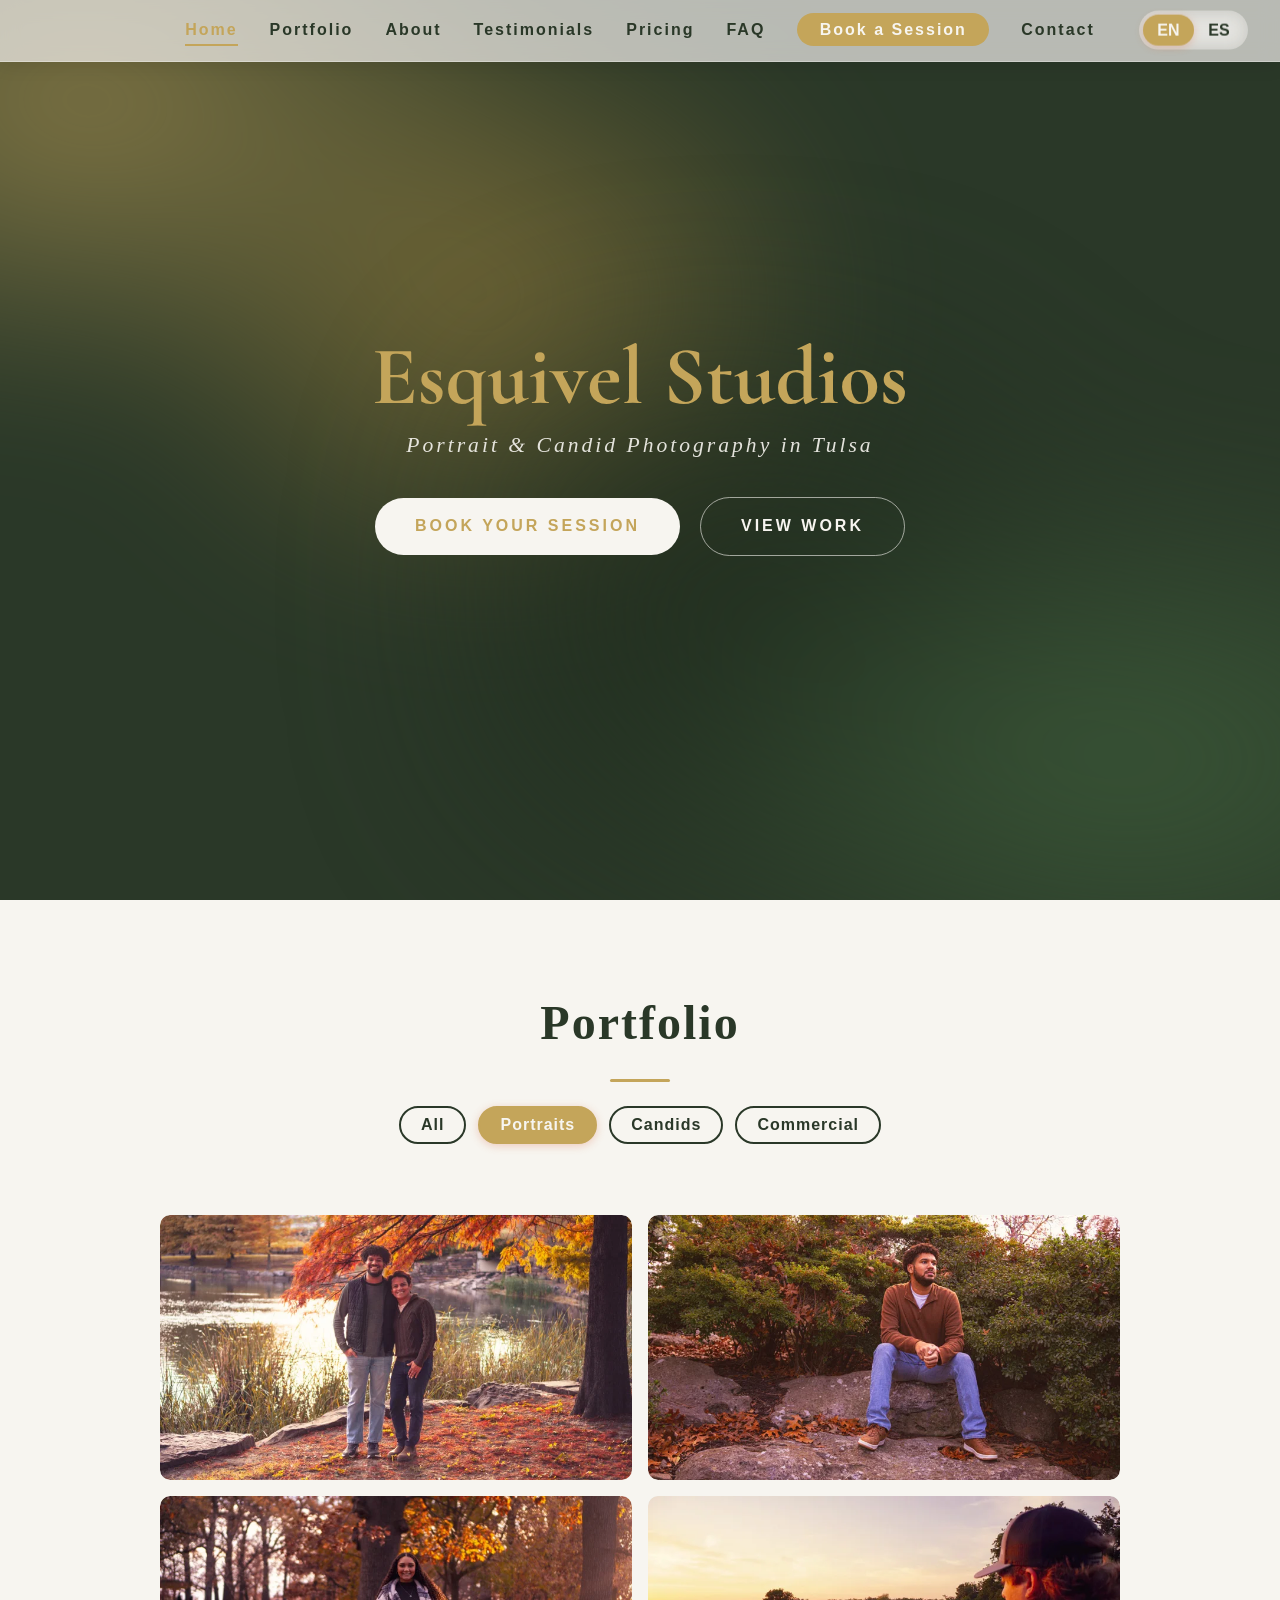
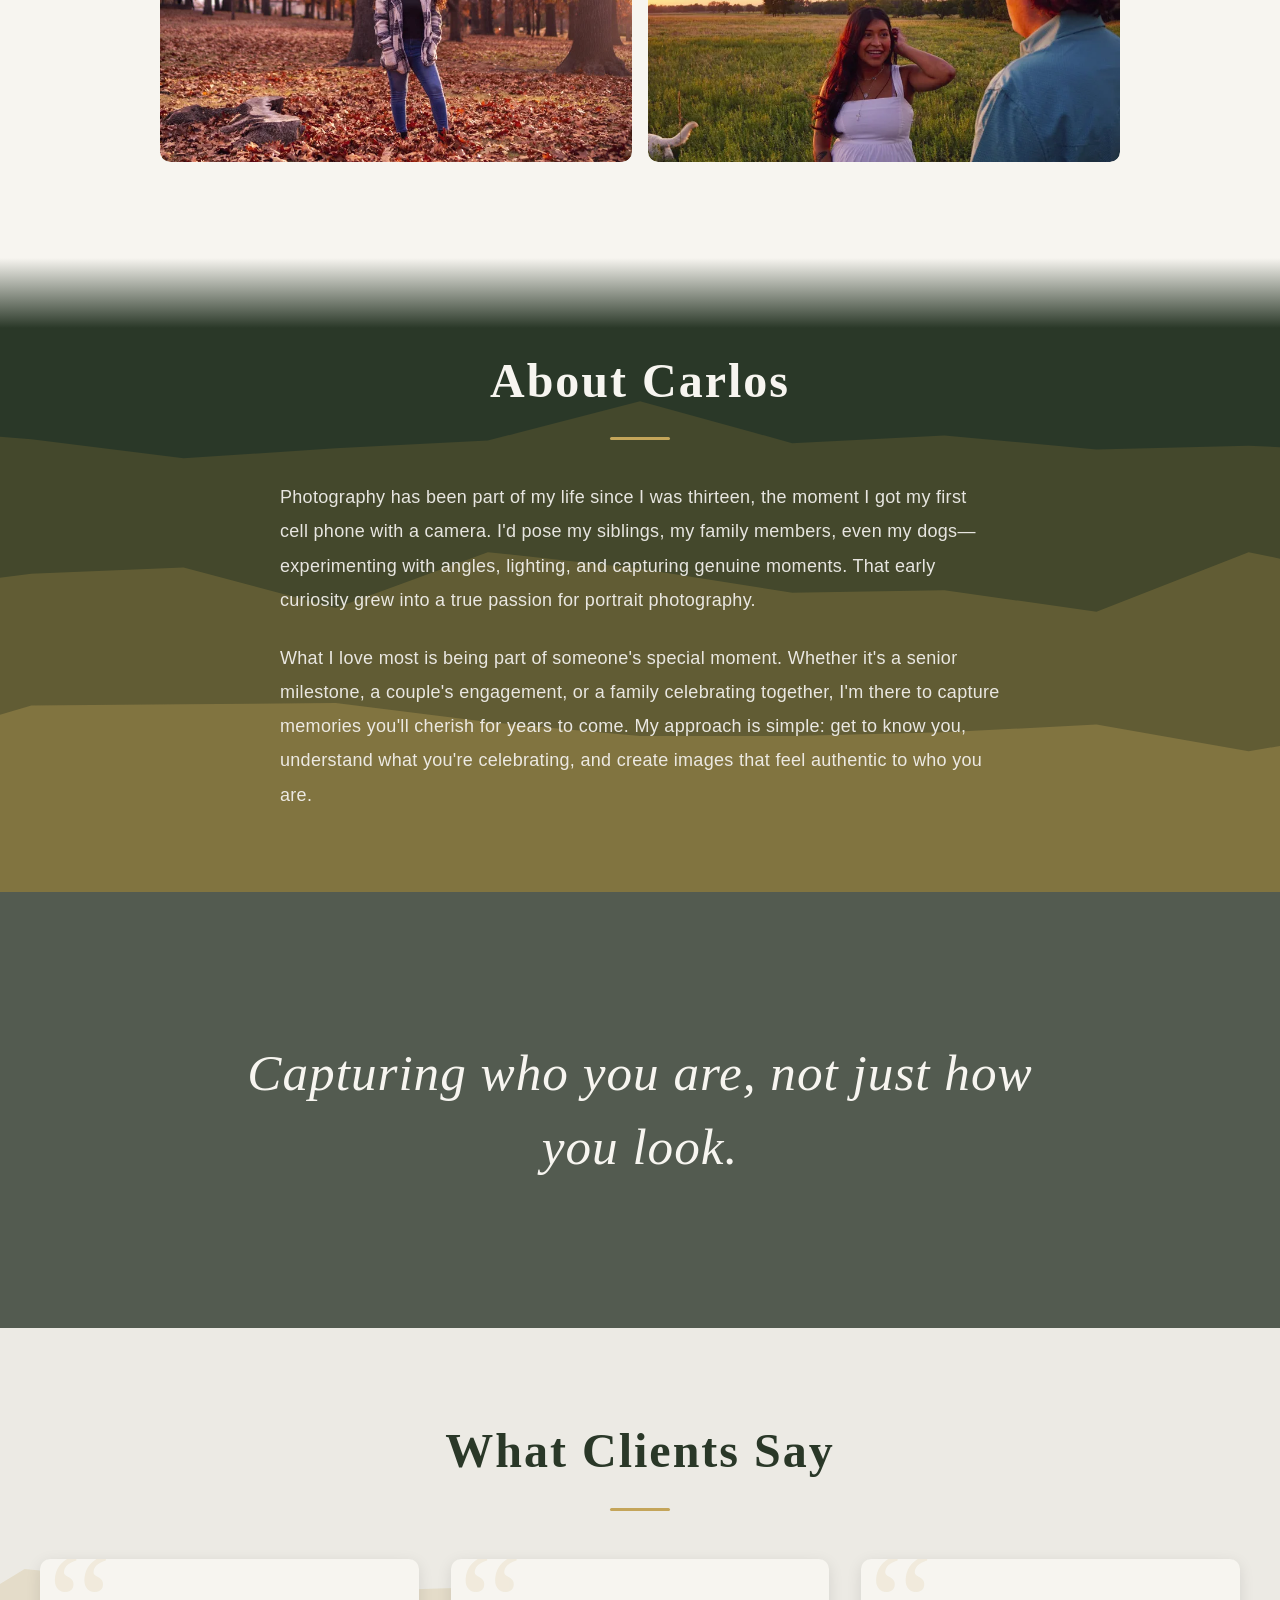
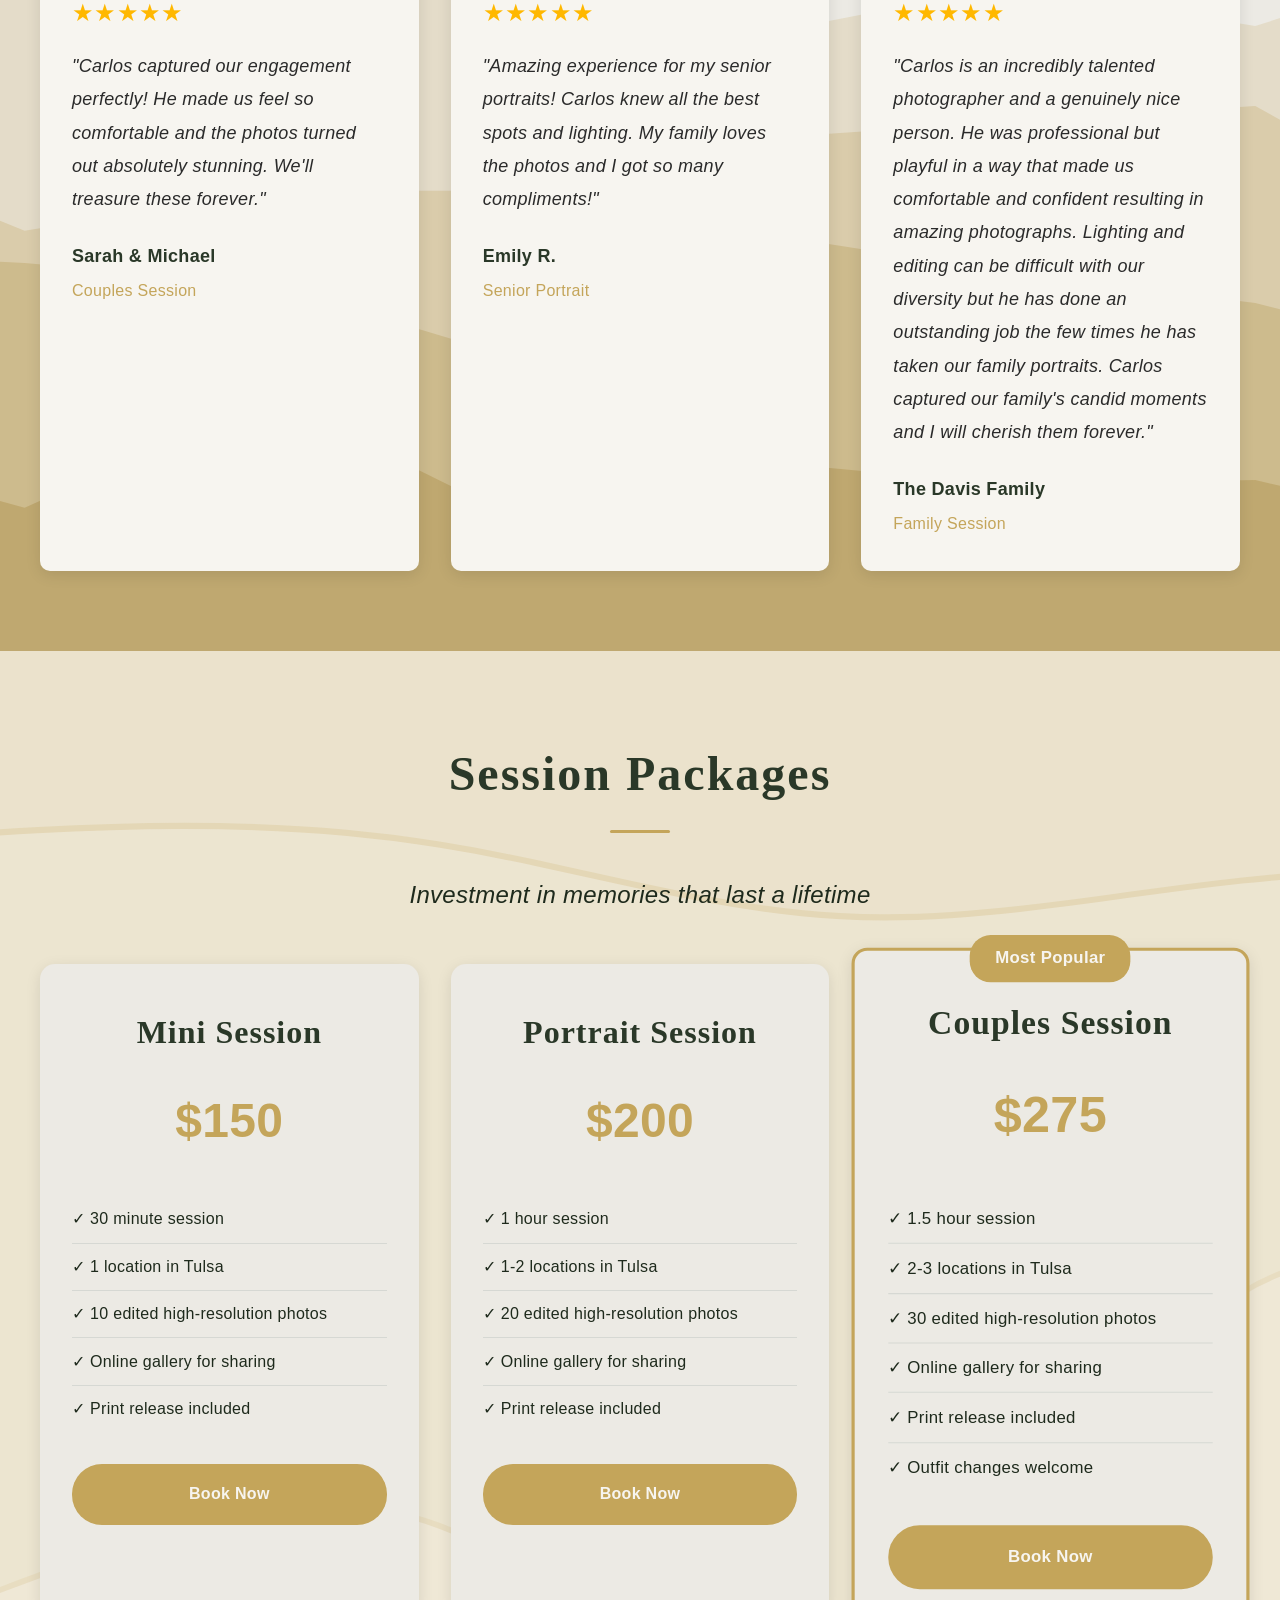
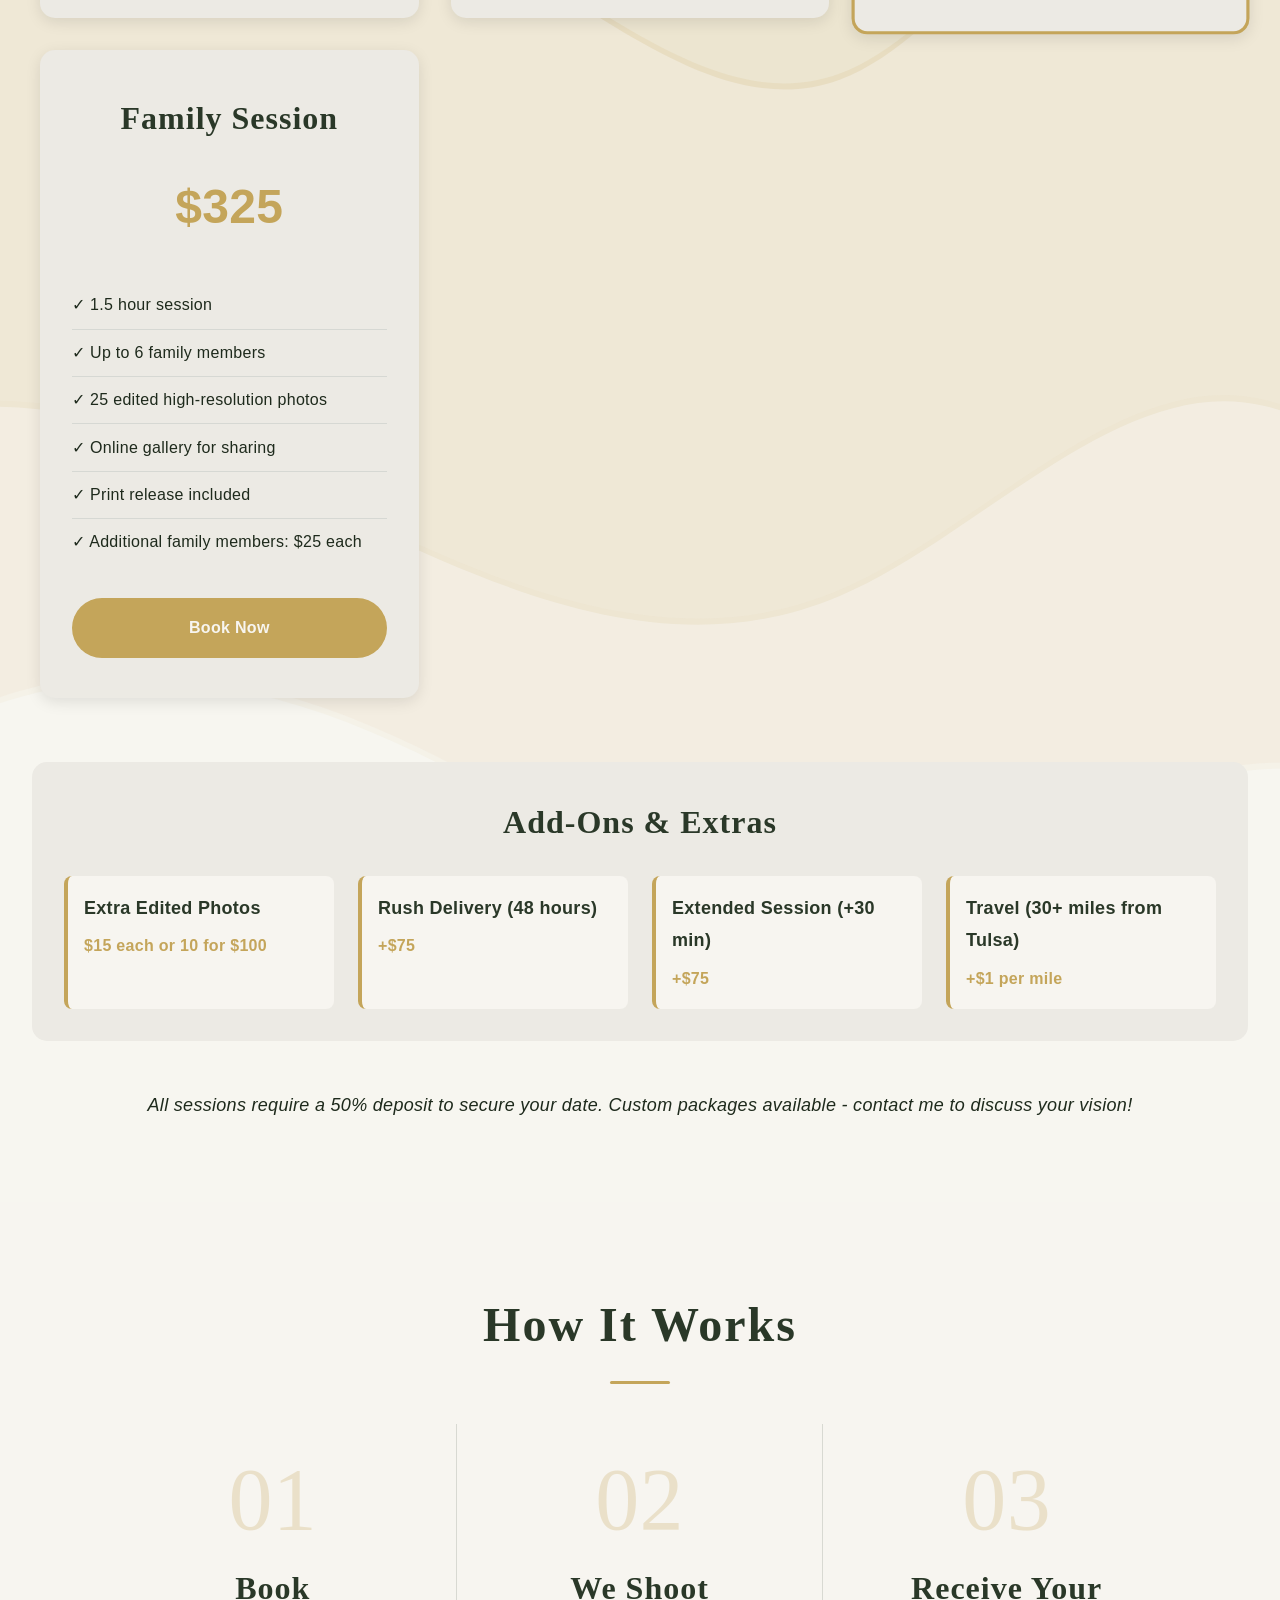
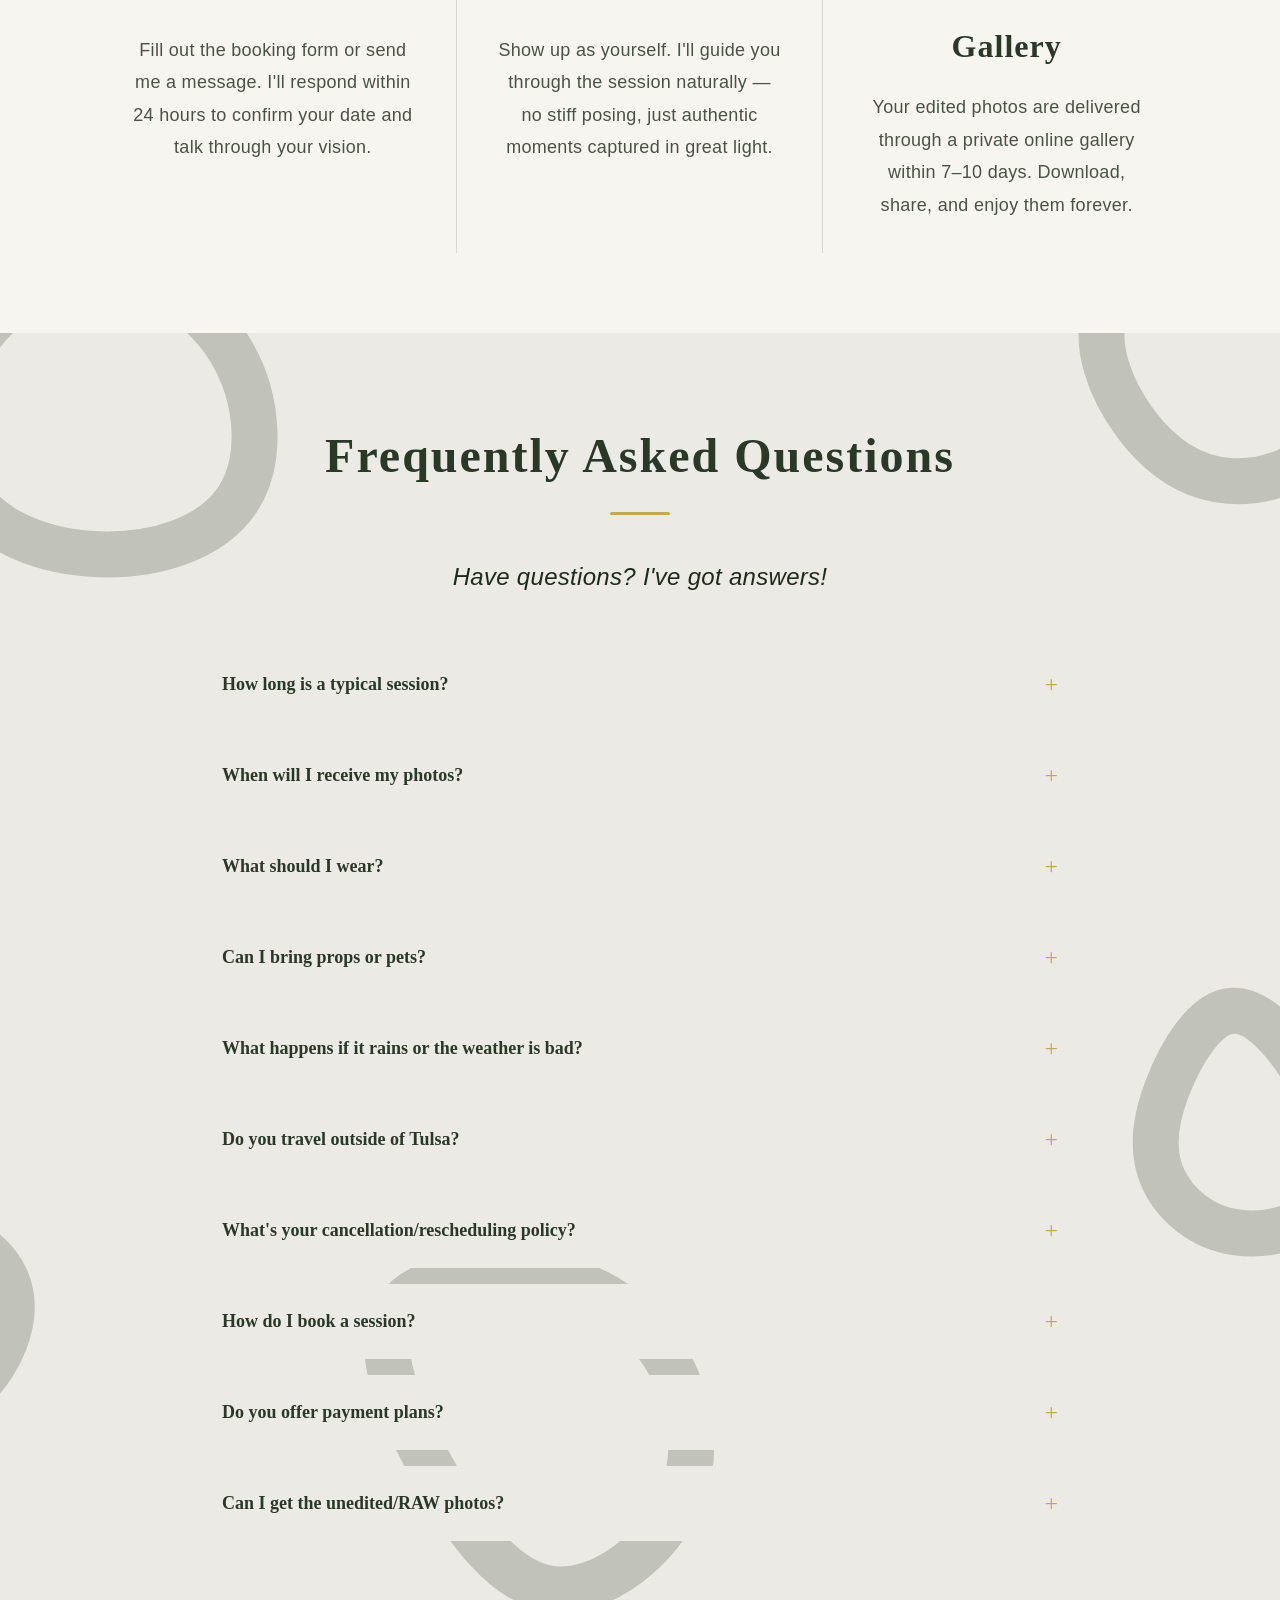
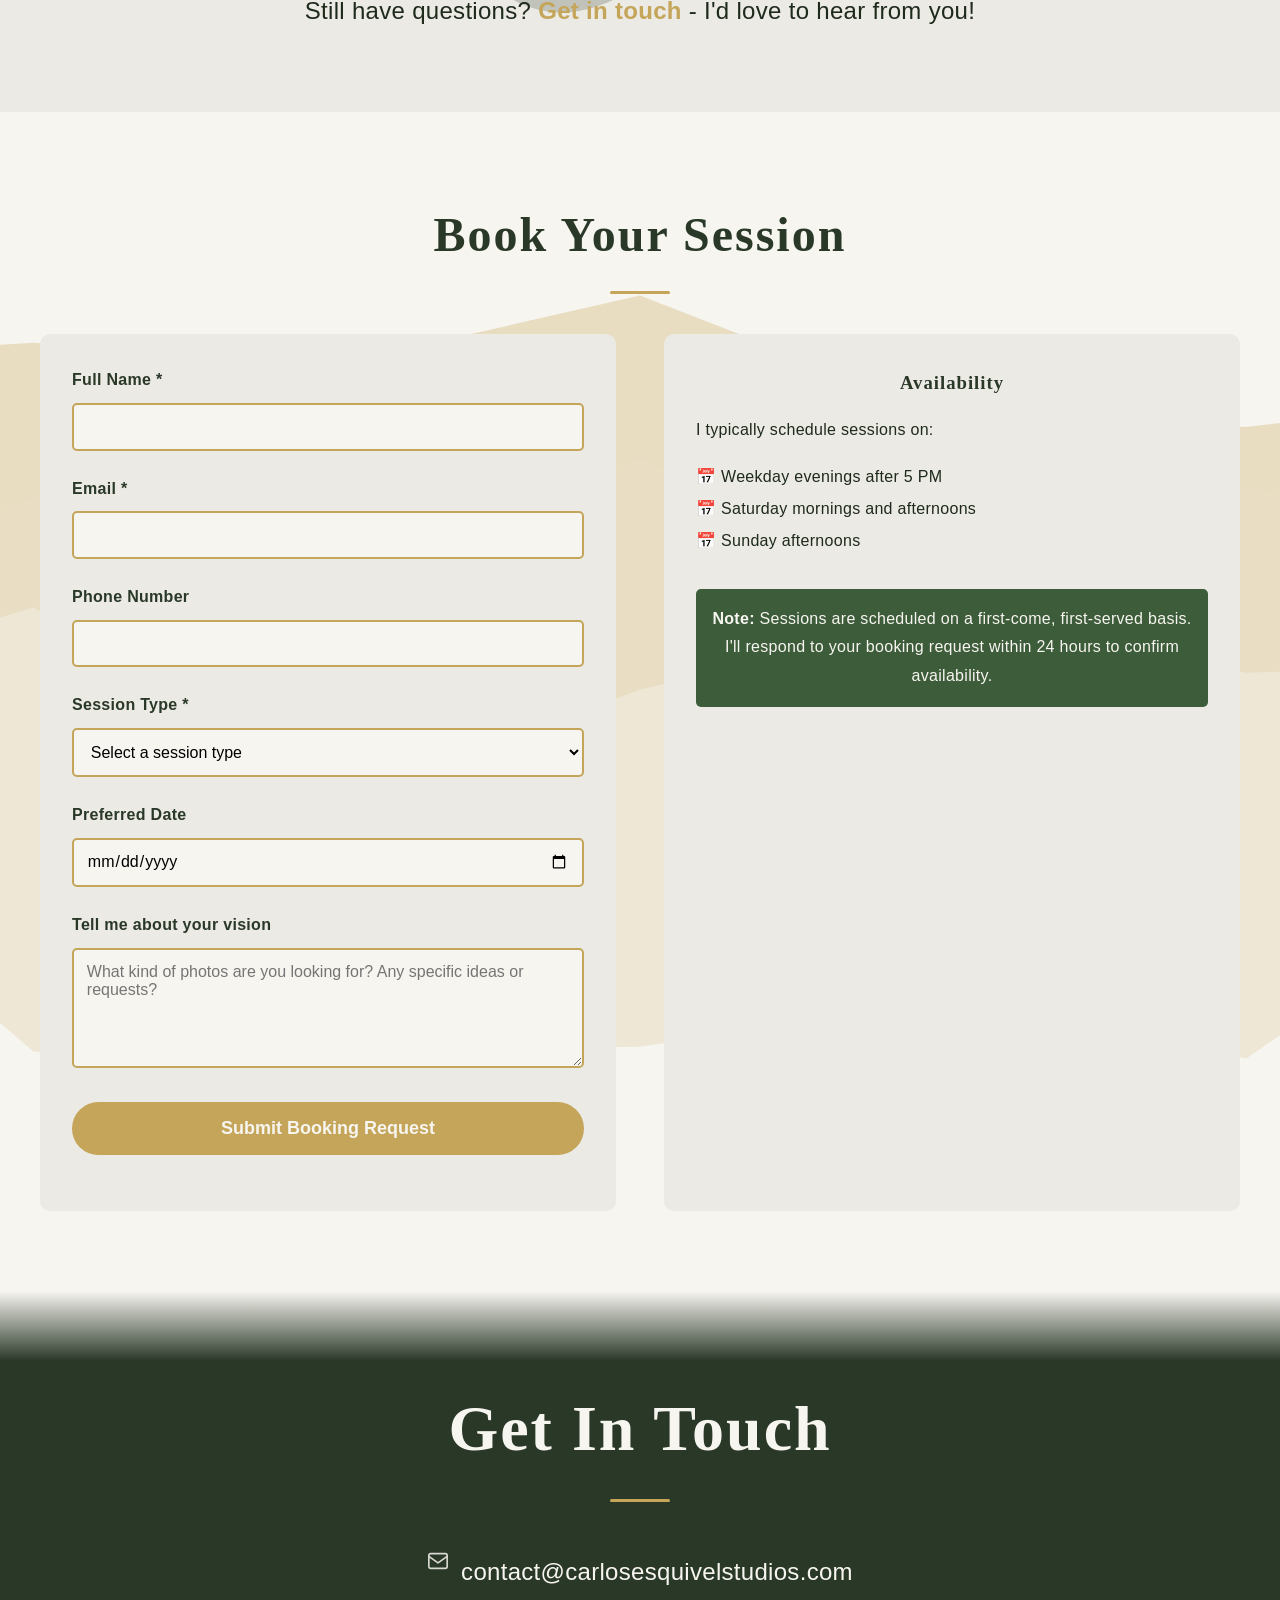
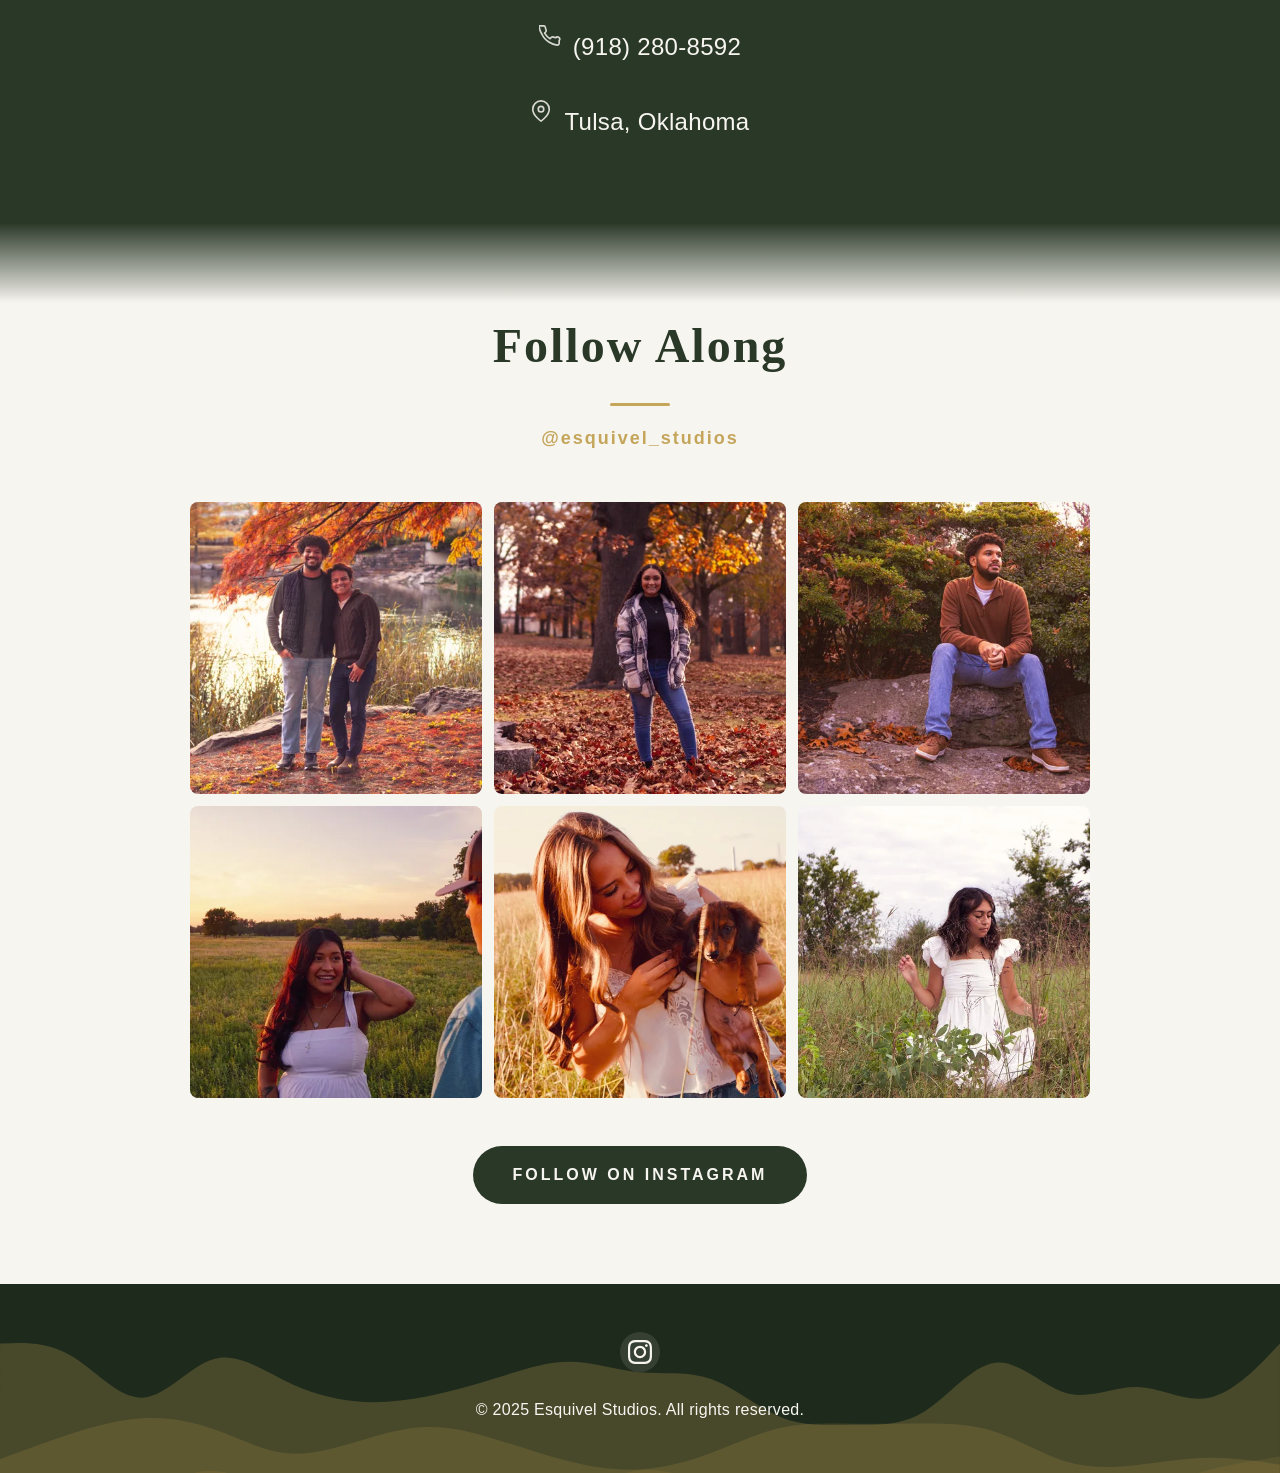
==== commit 74d14dbc: "feat: gallery masonry, mobile menu sidebar, and portfolio polish - Gallery: CSS columns masonry with" ====
--- a/index.html
+++ b/index.html
@@ -24,20 +24,28 @@
         gtag('config', 'G-MKDZEW759S');
     </script>
 
+    <!-- Canonical URL -->
+    <link rel="canonical" href="https://carlosesquivelstudios.com/">
+
     <!-- Open Graph / Social Media Meta Tags -->
     <meta property="og:type" content="website">
     <meta property="og:url" content="https://carlosesquivelstudios.com/">
+    <meta property="og:site_name" content="Esquivel Studios">
     <meta property="og:title" content="Esquivel Studios | Portrait Photography in Tulsa">
     <meta property="og:description"
         content="Professional portrait and candid photography in Tulsa, Oklahoma. Capturing authentic moments and genuine expressions.">
-    <meta property="og:image" content="https://carlosesquivelstudios.com/Images/Thumbnails/portrait-1.jpg">
+    <meta property="og:image" content="https://carlosesquivelstudios.com/Images/Thumbnails/portrait-1.webp">
+    <meta property="og:locale" content="en_US">
 
     <!-- Twitter Meta Tags -->
     <meta name="twitter:card" content="summary_large_image">
     <meta name="twitter:title" content="Esquivel Studios | Portrait Photography in Tulsa">
     <meta name="twitter:description" content="Professional portrait and candid photography in Tulsa, Oklahoma.">
-    <meta name="twitter:image" content="https://carlosesquivelstudios.com/Images/Thumbnails/portrait-1.jpg">
-
+    <meta name="twitter:image" content="https://carlosesquivelstudios.com/Images/Thumbnails/portrait-1.webp">
+
+
+    <!-- Theme color for mobile browser chrome -->
+    <meta name="theme-color" content="#2a3828">
 
     <!-- Security Headers -->
     <meta http-equiv="X-Content-Type-Options" content="nosniff">
@@ -47,6 +55,40 @@
     <!-- Content Security Policy -->
     <meta http-equiv="Content-Security-Policy"
         content="default-src 'self'; script-src 'self' 'unsafe-inline' https://www.googletagmanager.com https://www.google-analytics.com https://formspree.io https://fonts.googleapis.com; style-src 'self' 'unsafe-inline' https://fonts.googleapis.com; font-src 'self' https://fonts.gstatic.com; img-src 'self' data: https://www.google-analytics.com; connect-src 'self' https://formspree.io https://www.google-analytics.com https://analytics.google.com https://region1.google-analytics.com;">
+
+    <!-- Structured Data (JSON-LD) -->
+    <script type="application/ld+json">
+    {
+      "@context": "https://schema.org",
+      "@type": "LocalBusiness",
+      "name": "Esquivel Studios",
+      "description": "Professional portrait and candid photography in Tulsa, Oklahoma. Specializing in senior portraits, couples sessions, family photography, and commercial work.",
+      "url": "https://carlosesquivelstudios.com",
+      "telephone": "+19182808592",
+      "email": "contact@carlosesquivelstudios.com",
+      "address": {
+        "@type": "PostalAddress",
+        "addressLocality": "Tulsa",
+        "addressRegion": "OK",
+        "addressCountry": "US"
+      },
+      "geo": {
+        "@type": "GeoCoordinates",
+        "latitude": 36.1540,
+        "longitude": -95.9928
+      },
+      "image": "https://carlosesquivelstudios.com/Images/Thumbnails/portrait-1.webp",
+      "priceRange": "$$",
+      "sameAs": [
+        "https://www.instagram.com/esquivel_studios/"
+      ],
+      "founder": {
+        "@type": "Person",
+        "name": "Carlos Esquivel"
+      },
+      "knowsAbout": ["Portrait Photography", "Senior Photography", "Couples Photography", "Family Photography", "Commercial Photography"]
+    }
+    </script>
 
     <!-- Favicon -->
     <link rel="icon" type="image/x-icon" href="/favicon.ico">
@@ -88,6 +130,7 @@
             <li><a href="#contact" data-en="Contact" data-es="Contacto">Contact</a></li>
         </ul>
     </nav>
+    <div id="nav-overlay" class="nav-overlay" aria-hidden="true"></div>
 
     <!-- Hero Section -->
     <!-- <section id="home" class="hero fade-in-section">
@@ -162,9 +205,14 @@
                 Portrait & Candid Photography in Tulsa
             </p>
 
-            <a href="#booking" class="cta-button" data-en="Book Your Session" data-es="Reserva Tu Sesión">
-                Book Your Session
-            </a>
+            <div class="hero-cta">
+                <a href="#booking" class="cta-button" data-en="Book Your Session" data-es="Reserva Tu Sesión">
+                    Book Your Session
+                </a>
+                <a href="#portfolio" class="cta-button-outline" data-en="View Work" data-es="Ver Trabajo">
+                    View Work
+                </a>
+            </div>
         </div>
     </section>
     <!-- Portfolio Section -->
@@ -354,6 +402,15 @@
         </p>
     </section>
 
+    <!-- Quote Break -->
+    <section id="quote" class="quote-break fade-in-section">
+        <blockquote class="quote-break-text">
+            <p data-en="Capturing who you are,&nbsp;not just how you look."
+               data-es="Capturando quién eres,&nbsp;no solo cómo te ves."
+            >Capturing who you are,&nbsp;not just how you look.</p>
+        </blockquote>
+    </section>
+
     <!-- Testimonials Section -->
     <section id="testimonials" class="testimonials fade-in-section">
         <h2 data-en="What Clients Say" data-es="Lo Que Dicen los Clientes">What Clients Say</h2>
@@ -493,6 +550,34 @@
     </section>
 
 
+    <!-- How It Works Section -->
+    <section id="process" class="process fade-in-section">
+        <h2 data-en="How It Works" data-es="Cómo Funciona">How It Works</h2>
+        <div class="process-grid">
+            <div class="process-step">
+                <div class="process-number">01</div>
+                <h3 data-en="Book" data-es="Reserva">Book</h3>
+                <p data-en="Fill out the booking form or send me a message. I'll respond within 24 hours to confirm your date and talk through your vision."
+                   data-es="Llena el formulario de reserva o envíame un mensaje. Responderé en 24 horas para confirmar tu fecha y hablar sobre tu visión."
+                >Fill out the booking form or send me a message. I'll respond within 24 hours to confirm your date and talk through your vision.</p>
+            </div>
+            <div class="process-step">
+                <div class="process-number">02</div>
+                <h3 data-en="We Shoot" data-es="La Sesión">We Shoot</h3>
+                <p data-en="Show up as yourself. I'll guide you through the session naturally — no stiff posing, just authentic moments captured in great light."
+                   data-es="Llega como eres. Te guiaré naturalmente por la sesión — sin poses rígidas, solo momentos auténticos con buena luz."
+                >Show up as yourself. I'll guide you through the session naturally — no stiff posing, just authentic moments captured in great light.</p>
+            </div>
+            <div class="process-step">
+                <div class="process-number">03</div>
+                <h3 data-en="Receive Your Gallery" data-es="Recibe Tu Galería">Receive Your Gallery</h3>
+                <p data-en="Your edited photos are delivered through a private online gallery within 7–10 days. Download, share, and enjoy them forever."
+                   data-es="Tus fotos editadas se entregan en una galería privada en línea en 7 a 10 días. Descarga, comparte y disfrútalas para siempre."
+                >Your edited photos are delivered through a private online gallery within 7–10 days. Download, share, and enjoy them forever.</p>
+            </div>
+        </div>
+    </section>
+
     <!-- FAQ Section -->
     <section id="faq" class="faq fade-in-section">
         <h2 data-en="Frequently Asked Questions" data-es="Preguntas Frecuentes">Frequently Asked Questions</h2>
@@ -692,6 +777,7 @@
 
                     <button type="submit" data-en="Submit Booking Request" data-es="Enviar Solicitud de Reserva">Submit Booking Request</button>
                 </form>
+                <div id="booking-feedback" class="booking-feedback" aria-live="polite"></div>
             </div>
 
             <div class="calendar-section">
@@ -716,18 +802,60 @@
 
         <div class="contact-info">
             <div class="contact-item">
-                <span class="contact-icon">📧</span>
+                <span class="contact-icon">
+                    <svg width="22" height="22" viewBox="0 0 24 24" fill="none" stroke="currentColor" stroke-width="1.8" stroke-linecap="round" stroke-linejoin="round" aria-hidden="true"><rect x="2" y="4" width="20" height="16" rx="2"/><path d="M2 7l10 7 10-7"/></svg>
+                </span>
                 <a href="mailto:contact@carlosesquivelstudios.com">contact@carlosesquivelstudios.com</a>
             </div>
             <div class="contact-item">
-                <span class="contact-icon">📱</span>
+                <span class="contact-icon">
+                    <svg width="22" height="22" viewBox="0 0 24 24" fill="none" stroke="currentColor" stroke-width="1.8" stroke-linecap="round" stroke-linejoin="round" aria-hidden="true"><path d="M22 16.92v3a2 2 0 01-2.18 2 19.79 19.79 0 01-8.63-3.07A19.5 19.5 0 013.07 9.8a19.79 19.79 0 01-3.07-8.63A2 2 0 012 1h3a2 2 0 012 1.72c.127.96.361 1.903.7 2.81a2 2 0 01-.45 2.11L6.09 8.91a16 16 0 006 6l1.27-1.27a2 2 0 012.11-.45c.907.339 1.85.573 2.81.7A2 2 0 0122 16.92z"/></svg>
+                </span>
                 <a href="tel:+19182808592">(918) 280-8592</a>
             </div>
             <div class="contact-item">
-                <span class="contact-icon">📍</span>
+                <span class="contact-icon">
+                    <svg width="22" height="22" viewBox="0 0 24 24" fill="none" stroke="currentColor" stroke-width="1.8" stroke-linecap="round" stroke-linejoin="round" aria-hidden="true"><path d="M21 10c0 7-9 13-9 13s-9-6-9-13a9 9 0 0118 0z"/><circle cx="12" cy="10" r="3"/></svg>
+                </span>
                 <span data-en="Tulsa, Oklahoma" data-es="Tulsa, Oklahoma">Tulsa, Oklahoma</span>
             </div>
         </div>
+    </section>
+
+    <section id="instagram" class="instagram-section fade-in-section">
+        <h2 data-en="Follow Along" data-es="Síguenos">Follow Along</h2>
+        <p class="instagram-handle">
+            <a href="https://www.instagram.com/esquivel_studios/" target="_blank" rel="noopener">@esquivel_studios</a>
+        </p>
+        <div class="instagram-grid">
+            <a href="https://www.instagram.com/esquivel_studios/" target="_blank" rel="noopener" class="instagram-item">
+                <img src="Images/Thumbnails/portrait-1.webp" alt="Portrait session by Esquivel Studios" loading="lazy">
+                <div class="instagram-overlay"><svg viewBox="0 0 24 24" xmlns="http://www.w3.org/2000/svg"><path d="M12 2.163c3.204 0 3.584.012 4.85.07 3.252.148 4.771 1.691 4.919 4.919.058 1.265.069 1.645.069 4.849 0 3.205-.012 3.584-.069 4.849-.149 3.225-1.664 4.771-4.919 4.919-1.266.058-1.644.07-4.85.07-3.204 0-3.584-.012-4.849-.07-3.26-.149-4.771-1.699-4.919-4.92-.058-1.265-.07-1.644-.07-4.849 0-3.204.013-3.583.07-4.849.149-3.227 1.664-4.771 4.919-4.919 1.266-.057 1.645-.069 4.849-.069zm0-2.163c-3.259 0-3.667.014-4.947.072-4.358.2-6.78 2.618-6.98 6.98-.059 1.281-.073 1.689-.073 4.948 0 3.259.014 3.668.072 4.948.2 4.358 2.618 6.78 6.98 6.98 1.281.058 1.689.072 4.948.072 3.259 0 3.668-.014 4.948-.072 4.354-.2 6.782-2.618 6.979-6.98.059-1.28.073-1.689.073-4.948 0-3.259-.014-3.667-.072-4.947-.196-4.354-2.617-6.78-6.979-6.98-1.281-.059-1.69-.073-4.949-.073zm0 5.838c-3.403 0-6.162 2.759-6.162 6.162s2.759 6.163 6.162 6.163 6.162-2.759 6.162-6.163c0-3.403-2.759-6.162-6.162-6.162zm0 10.162c-2.209 0-4-1.79-4-4 0-2.209 1.791-4 4-4s4 1.791 4 4c0 2.21-1.791 4-4 4zm6.406-11.845c-.796 0-1.441.645-1.441 1.44s.645 1.44 1.441 1.44c.795 0 1.439-.645 1.439-1.44s-.644-1.44-1.439-1.44z"/></svg></div>
+            </a>
+            <a href="https://www.instagram.com/esquivel_studios/" target="_blank" rel="noopener" class="instagram-item">
+                <img src="Images/Thumbnails/portrait-2.webp" alt="Portrait session by Esquivel Studios" loading="lazy">
+                <div class="instagram-overlay"><svg viewBox="0 0 24 24" xmlns="http://www.w3.org/2000/svg"><path d="M12 2.163c3.204 0 3.584.012 4.85.07 3.252.148 4.771 1.691 4.919 4.919.058 1.265.069 1.645.069 4.849 0 3.205-.012 3.584-.069 4.849-.149 3.225-1.664 4.771-4.919 4.919-1.266.058-1.644.07-4.85.07-3.204 0-3.584-.012-4.849-.07-3.26-.149-4.771-1.699-4.919-4.92-.058-1.265-.07-1.644-.07-4.849 0-3.204.013-3.583.07-4.849.149-3.227 1.664-4.771 4.919-4.919 1.266-.057 1.645-.069 4.849-.069zm0-2.163c-3.259 0-3.667.014-4.947.072-4.358.2-6.78 2.618-6.98 6.98-.059 1.281-.073 1.689-.073 4.948 0 3.259.014 3.668.072 4.948.2 4.358 2.618 6.78 6.98 6.98 1.281.058 1.689.072 4.948.072 3.259 0 3.668-.014 4.948-.072 4.354-.2 6.782-2.618 6.979-6.98.059-1.28.073-1.689.073-4.948 0-3.259-.014-3.667-.072-4.947-.196-4.354-2.617-6.78-6.979-6.98-1.281-.059-1.69-.073-4.949-.073zm0 5.838c-3.403 0-6.162 2.759-6.162 6.162s2.759 6.163 6.162 6.163 6.162-2.759 6.162-6.163c0-3.403-2.759-6.162-6.162-6.162zm0 10.162c-2.209 0-4-1.79-4-4 0-2.209 1.791-4 4-4s4 1.791 4 4c0 2.21-1.791 4-4 4zm6.406-11.845c-.796 0-1.441.645-1.441 1.44s.645 1.44 1.441 1.44c.795 0 1.439-.645 1.439-1.44s-.644-1.44-1.439-1.44z"/></svg></div>
+            </a>
+            <a href="https://www.instagram.com/esquivel_studios/" target="_blank" rel="noopener" class="instagram-item">
+                <img src="Images/Thumbnails/portrait-3.webp" alt="Portrait session by Esquivel Studios" loading="lazy">
+                <div class="instagram-overlay"><svg viewBox="0 0 24 24" xmlns="http://www.w3.org/2000/svg"><path d="M12 2.163c3.204 0 3.584.012 4.85.07 3.252.148 4.771 1.691 4.919 4.919.058 1.265.069 1.645.069 4.849 0 3.205-.012 3.584-.069 4.849-.149 3.225-1.664 4.771-4.919 4.919-1.266.058-1.644.07-4.85.07-3.204 0-3.584-.012-4.849-.07-3.26-.149-4.771-1.699-4.919-4.92-.058-1.265-.07-1.644-.07-4.849 0-3.204.013-3.583.07-4.849.149-3.227 1.664-4.771 4.919-4.919 1.266-.057 1.645-.069 4.849-.069zm0-2.163c-3.259 0-3.667.014-4.947.072-4.358.2-6.78 2.618-6.98 6.98-.059 1.281-.073 1.689-.073 4.948 0 3.259.014 3.668.072 4.948.2 4.358 2.618 6.78 6.98 6.98 1.281.058 1.689.072 4.948.072 3.259 0 3.668-.014 4.948-.072 4.354-.2 6.782-2.618 6.979-6.98.059-1.28.073-1.689.073-4.948 0-3.259-.014-3.667-.072-4.947-.196-4.354-2.617-6.78-6.979-6.98-1.281-.059-1.69-.073-4.949-.073zm0 5.838c-3.403 0-6.162 2.759-6.162 6.162s2.759 6.163 6.162 6.163 6.162-2.759 6.162-6.163c0-3.403-2.759-6.162-6.162-6.162zm0 10.162c-2.209 0-4-1.79-4-4 0-2.209 1.791-4 4-4s4 1.791 4 4c0 2.21-1.791 4-4 4zm6.406-11.845c-.796 0-1.441.645-1.441 1.44s.645 1.44 1.441 1.44c.795 0 1.439-.645 1.439-1.44s-.644-1.44-1.439-1.44z"/></svg></div>
+            </a>
+            <a href="https://www.instagram.com/esquivel_studios/" target="_blank" rel="noopener" class="instagram-item">
+                <img src="Images/Thumbnails/portrait-4.webp" alt="Portrait session by Esquivel Studios" loading="lazy">
+                <div class="instagram-overlay"><svg viewBox="0 0 24 24" xmlns="http://www.w3.org/2000/svg"><path d="M12 2.163c3.204 0 3.584.012 4.85.07 3.252.148 4.771 1.691 4.919 4.919.058 1.265.069 1.645.069 4.849 0 3.205-.012 3.584-.069 4.849-.149 3.225-1.664 4.771-4.919 4.919-1.266.058-1.644.07-4.85.07-3.204 0-3.584-.012-4.849-.07-3.26-.149-4.771-1.699-4.919-4.92-.058-1.265-.07-1.644-.07-4.849 0-3.204.013-3.583.07-4.849.149-3.227 1.664-4.771 4.919-4.919 1.266-.057 1.645-.069 4.849-.069zm0-2.163c-3.259 0-3.667.014-4.947.072-4.358.2-6.78 2.618-6.98 6.98-.059 1.281-.073 1.689-.073 4.948 0 3.259.014 3.668.072 4.948.2 4.358 2.618 6.78 6.98 6.98 1.281.058 1.689.072 4.948.072 3.259 0 3.668-.014 4.948-.072 4.354-.2 6.782-2.618 6.979-6.98.059-1.28.073-1.689.073-4.948 0-3.259-.014-3.667-.072-4.947-.196-4.354-2.617-6.78-6.979-6.98-1.281-.059-1.69-.073-4.949-.073zm0 5.838c-3.403 0-6.162 2.759-6.162 6.162s2.759 6.163 6.162 6.163 6.162-2.759 6.162-6.163c0-3.403-2.759-6.162-6.162-6.162zm0 10.162c-2.209 0-4-1.79-4-4 0-2.209 1.791-4 4-4s4 1.791 4 4c0 2.21-1.791 4-4 4zm6.406-11.845c-.796 0-1.441.645-1.441 1.44s.645 1.44 1.441 1.44c.795 0 1.439-.645 1.439-1.44s-.644-1.44-1.439-1.44z"/></svg></div>
+            </a>
+            <a href="https://www.instagram.com/esquivel_studios/" target="_blank" rel="noopener" class="instagram-item">
+                <img src="Images/Thumbnails/candid-1.webp" alt="Candid photography by Esquivel Studios" loading="lazy">
+                <div class="instagram-overlay"><svg viewBox="0 0 24 24" xmlns="http://www.w3.org/2000/svg"><path d="M12 2.163c3.204 0 3.584.012 4.85.07 3.252.148 4.771 1.691 4.919 4.919.058 1.265.069 1.645.069 4.849 0 3.205-.012 3.584-.069 4.849-.149 3.225-1.664 4.771-4.919 4.919-1.266.058-1.644.07-4.85.07-3.204 0-3.584-.012-4.849-.07-3.26-.149-4.771-1.699-4.919-4.92-.058-1.265-.07-1.644-.07-4.849 0-3.204.013-3.583.07-4.849.149-3.227 1.664-4.771 4.919-4.919 1.266-.057 1.645-.069 4.849-.069zm0-2.163c-3.259 0-3.667.014-4.947.072-4.358.2-6.78 2.618-6.98 6.98-.059 1.281-.073 1.689-.073 4.948 0 3.259.014 3.668.072 4.948.2 4.358 2.618 6.78 6.98 6.98 1.281.058 1.689.072 4.948.072 3.259 0 3.668-.014 4.948-.072 4.354-.2 6.782-2.618 6.979-6.98.059-1.28.073-1.689.073-4.948 0-3.259-.014-3.667-.072-4.947-.196-4.354-2.617-6.78-6.979-6.98-1.281-.059-1.69-.073-4.949-.073zm0 5.838c-3.403 0-6.162 2.759-6.162 6.162s2.759 6.163 6.162 6.163 6.162-2.759 6.162-6.163c0-3.403-2.759-6.162-6.162-6.162zm0 10.162c-2.209 0-4-1.79-4-4 0-2.209 1.791-4 4-4s4 1.791 4 4c0 2.21-1.791 4-4 4zm6.406-11.845c-.796 0-1.441.645-1.441 1.44s.645 1.44 1.441 1.44c.795 0 1.439-.645 1.439-1.44s-.644-1.44-1.439-1.44z"/></svg></div>
+            </a>
+            <a href="https://www.instagram.com/esquivel_studios/" target="_blank" rel="noopener" class="instagram-item">
+                <img src="Images/Thumbnails/candid-2.webp" alt="Candid photography by Esquivel Studios" loading="lazy">
+                <div class="instagram-overlay"><svg viewBox="0 0 24 24" xmlns="http://www.w3.org/2000/svg"><path d="M12 2.163c3.204 0 3.584.012 4.85.07 3.252.148 4.771 1.691 4.919 4.919.058 1.265.069 1.645.069 4.849 0 3.205-.012 3.584-.069 4.849-.149 3.225-1.664 4.771-4.919 4.919-1.266.058-1.644.07-4.85.07-3.204 0-3.584-.012-4.849-.07-3.26-.149-4.771-1.699-4.919-4.92-.058-1.265-.07-1.644-.07-4.849 0-3.204.013-3.583.07-4.849.149-3.227 1.664-4.771 4.919-4.919 1.266-.057 1.645-.069 4.849-.069zm0-2.163c-3.259 0-3.667.014-4.947.072-4.358.2-6.78 2.618-6.98 6.98-.059 1.281-.073 1.689-.073 4.948 0 3.259.014 3.668.072 4.948.2 4.358 2.618 6.78 6.98 6.98 1.281.058 1.689.072 4.948.072 3.259 0 3.668-.014 4.948-.072 4.354-.2 6.782-2.618 6.979-6.98.059-1.28.073-1.689.073-4.948 0-3.259-.014-3.667-.072-4.947-.196-4.354-2.617-6.78-6.979-6.98-1.281-.059-1.69-.073-4.949-.073zm0 5.838c-3.403 0-6.162 2.759-6.162 6.162s2.759 6.163 6.162 6.163 6.162-2.759 6.162-6.163c0-3.403-2.759-6.162-6.162-6.162zm0 10.162c-2.209 0-4-1.79-4-4 0-2.209 1.791-4 4-4s4 1.791 4 4c0 2.21-1.791 4-4 4zm6.406-11.845c-.796 0-1.441.645-1.441 1.44s.645 1.44 1.441 1.44c.795 0 1.439-.645 1.439-1.44s-.644-1.44-1.439-1.44z"/></svg></div>
+            </a>
+        </div>
+        <a href="https://www.instagram.com/esquivel_studios/" target="_blank" rel="noopener"
+           class="instagram-follow-btn"
+           data-en="Follow on Instagram" data-es="Síguenos en Instagram">Follow on Instagram</a>
     </section>
 
     <!-- Footer -->
--- a/HomepageStyles.css
+++ b/HomepageStyles.css
@@ -147,6 +147,14 @@
 }
 
 nav a:hover::after {
+	width: 100%;
+}
+
+nav a.active {
+	color: var(--accent);
+}
+
+nav a.active::after {
 	width: 100%;
 }
 
@@ -369,23 +377,62 @@
 }
 
 
+.hero-cta {
+	display: flex;
+	gap: 1.25rem;
+	justify-content: center;
+	align-items: center;
+	flex-wrap: wrap;
+	margin-top: 0.5rem;
+}
+
 .cta-button {
 	background-color: var(--primary);
 	color: var(--accent);
-	padding: 1rem 2.5rem;
+	padding: 0.9rem 2.5rem;
 	text-decoration: none;
 	border-radius: 30px;
-	font-size: var(--text-base);
+	font-family: var(--font-body);
+	font-size: var(--text-sm);
+	font-weight: var(--weight-semibold);
+	letter-spacing: var(--spacing-wider);
+	text-transform: uppercase;
 	transition:
-		transform 0.3s,
-		box-shadow 0.3s;
-	font-weight: var(--weight-semibold);
+		transform 0.3s ease,
+		box-shadow 0.3s ease,
+		background-color 0.3s ease;
 }
 
 .cta-button:hover {
 	transform: translateY(-3px);
-	box-shadow: 0 5px 20px rgba(0, 0, 0, 0.2);
+	box-shadow: 0 8px 24px rgba(0, 0, 0, 0.25);
 	background-color: var(--light-bg);
+}
+
+.cta-button-outline {
+	background-color: transparent;
+	color: var(--primary);
+	padding: 0.9rem 2.5rem;
+	text-decoration: none;
+	border-radius: 30px;
+	border: 1.5px solid rgba(247, 245, 240, 0.6);
+	font-family: var(--font-body);
+	font-size: var(--text-sm);
+	font-weight: var(--weight-semibold);
+	letter-spacing: var(--spacing-wider);
+	text-transform: uppercase;
+	transition:
+		transform 0.3s ease,
+		box-shadow 0.3s ease,
+		border-color 0.3s ease,
+		background-color 0.3s ease;
+}
+
+.cta-button-outline:hover {
+	transform: translateY(-3px);
+	border-color: rgba(247, 245, 240, 0.95);
+	background-color: rgba(247, 245, 240, 0.08);
+	box-shadow: 0 8px 24px rgba(0, 0, 0, 0.2);
 }
 
 /* Hero SVG Animation */
@@ -430,7 +477,10 @@
 section#pricing,
 section#faq,
 section#booking,
-section#contact {
+section#contact,
+section#instagram,
+section#quote,
+section#process {
 	max-width: 100%;
 	margin: 0;
 }
@@ -574,47 +624,52 @@
 }
 
 .gallery {
-	display: grid;
-	grid-template-columns: repeat(auto-fit, minmax(300px, 1fr));
-	gap: 2rem;
+	columns: 3;
+	column-gap: 1rem;
 	margin-top: 2rem;
-	max-width: 1400px; /* Wider max-width for gallery */
+	max-width: 1400px;
 	margin-left: auto;
 	margin-right: auto;
 }
 
+.gallery.few-items {
+	columns: 2;
+	max-width: 960px;
+}
+
 .gallery-item.filtered-out {
 	display: none;
 }
 
 .gallery-item {
 	background-color: var(--light-bg);
-	height: 300px;
 	border-radius: 10px;
-	display: flex;
-	align-items: center;
-	justify-content: center;
+	display: block;
+	break-inside: avoid;
+	margin-bottom: 1rem;
 	color: var(--secondary);
 	font-size: var(--text-base);
-	transition: all 0.3s ease;
+	transition: box-shadow 0.3s ease, opacity 0.4s ease;
 	cursor: pointer;
 	position: relative;
+	overflow: hidden;
 }
 
 .js .gallery-item {
 	opacity: 0;
-	transform: scale(0.9);
 }
 
 .gallery-item.animate {
 	opacity: 1;
-	transform: scale(1);
+}
+
+.gallery-item.fading-out {
+	opacity: 0;
+	pointer-events: none;
 }
 
 .gallery-item:hover {
-	transform: scale(1.05);
-	box-shadow: 0 10px 30px rgba(0, 0, 0, 0.2);
-	cursor: pointer;
+	box-shadow: 0 12px 32px rgba(0, 0, 0, 0.22);
 }
 
 .gallery-item::after {
@@ -661,13 +716,13 @@
 }
 
 .gallery-item picture {
-	display: contents;
+	display: block;
 }
 
 .gallery-item img {
 	width: 100%;
-	height: 100%;
-	object-fit: cover;
+	height: auto;
+	display: block;
 	border-radius: 10px;
 }
 
@@ -743,6 +798,27 @@
 	transition:
 		transform 0.3s ease,
 		box-shadow 0.3s ease;
+	position: relative;
+	overflow: hidden;
+}
+
+.testimonial-card::before {
+	content: '\201C';
+	font-family: var(--font-heading);
+	font-size: 9rem;
+	color: var(--accent);
+	opacity: 0.13;
+	position: absolute;
+	top: -1.75rem;
+	left: 0.5rem;
+	line-height: 1;
+	pointer-events: none;
+	z-index: 0;
+}
+
+.testimonial-card > * {
+	position: relative;
+	z-index: 1;
 }
 
 .testimonial-card:hover {
@@ -785,12 +861,13 @@
 @media (max-width: 768px) {
 	.testimonials {
 		padding: 3rem 1.5rem;
-		margin: 0 1rem;
+		margin: 0;
 	}
 
 	.testimonials-grid {
 		grid-template-columns: 1fr;
 		gap: 1.5rem;
+		padding: 0;
 	}
 }
 
@@ -993,6 +1070,10 @@
 
 .faq {
 	background-color: var(--light-bg);
+	background-image: url('Images/faq-blobs.svg');
+	background-size: cover;
+	background-position: center center;
+	background-repeat: no-repeat;
 	padding: 5rem 2rem;
 }
 
@@ -1118,6 +1199,10 @@
 
 .booking {
 	background-color: var(--primary);
+	background-image: url('Images/booking-peaks.svg');
+	background-size: cover;
+	background-position: center bottom;
+	background-repeat: no-repeat;
 	padding: 5rem 2rem;
 }
 
@@ -1203,6 +1288,54 @@
 	text-align: center;
 }
 
+@media (max-width: 768px) {
+	.booking {
+		padding: 3rem 1.5rem;
+	}
+
+	.booking-container {
+		grid-template-columns: 1fr;
+		gap: 2rem;
+	}
+}
+
+.booking-feedback {
+	margin-top: 1.5rem;
+	padding: 0;
+	border-radius: 10px;
+	font-family: var(--font-body);
+	font-size: var(--text-sm);
+	max-height: 0;
+	overflow: hidden;
+	opacity: 0;
+	transition: max-height 0.5s ease, opacity 0.4s ease, padding 0.4s ease;
+}
+
+.booking-feedback.success {
+	max-height: 200px;
+	opacity: 1;
+	padding: 1.5rem 2rem;
+	background-color: rgba(42, 56, 40, 0.08);
+	border-left: 3px solid var(--secondary);
+	color: var(--secondary);
+}
+
+.booking-feedback.error {
+	max-height: 200px;
+	opacity: 1;
+	padding: 1.5rem 2rem;
+	background-color: rgba(180, 60, 40, 0.07);
+	border-left: 3px solid #b43c28;
+	color: #8a2e1e;
+}
+
+.booking-feedback-title {
+	font-family: var(--font-heading);
+	font-size: var(--text-lg);
+	font-weight: var(--weight-semibold);
+	margin-bottom: 0.4rem;
+}
+
 /* ============================================
    CONTACT SECTION
    ============================================ */
@@ -1246,9 +1379,15 @@
 }
 
 .contact-icon {
-	font-size: 1.4rem;
-	line-height: 1.6;
 	flex-shrink: 0;
+	display: flex;
+	align-items: center;
+	opacity: 0.85;
+}
+
+.contact-icon svg {
+	width: 22px;
+	height: 22px;
 }
 .contact-item a {
 	color: inherit;
@@ -1258,6 +1397,246 @@
 .contact-item a:hover {
 	opacity: 0.8;
 }
+/* ============================================
+   QUOTE BREAK SECTION
+   ============================================ */
+
+.quote-break {
+	position: relative;
+	background-image: url('Images/Full/portrait-2.webp');
+	background-size: cover;
+	background-position: center 30%;
+	padding: 9rem 2rem;
+	text-align: center;
+}
+
+.quote-break::before {
+	content: '';
+	position: absolute;
+	inset: 0;
+	background: rgba(20, 32, 18, 0.72);
+}
+
+.quote-break-text {
+	position: relative;
+	z-index: 1;
+	max-width: 800px;
+	margin: 0 auto;
+}
+
+.quote-break-text p {
+	font-family: var(--font-heading);
+	font-size: clamp(1.9rem, 4vw, 3.2rem);
+	font-weight: var(--weight-light);
+	font-style: italic;
+	color: var(--primary);
+	letter-spacing: var(--spacing-normal);
+	line-height: 1.45;
+}
+
+@media (max-width: 768px) {
+	.quote-break {
+		padding: 6rem 2rem;
+		background-attachment: scroll;
+	}
+}
+
+/* ============================================
+   PROCESS / HOW IT WORKS SECTION
+   ============================================ */
+
+.process {
+	background-color: var(--primary);
+	padding: 5rem 2rem;
+}
+
+.process-grid {
+	display: grid;
+	grid-template-columns: repeat(3, 1fr);
+	gap: 0;
+	max-width: 1100px;
+	margin: 0 auto;
+	text-align: center;
+}
+
+.process-step {
+	padding: 2rem 2.5rem;
+}
+
+.process-step:not(:last-child) {
+	border-right: 1px solid rgba(42, 56, 40, 0.15);
+}
+
+.process-number {
+	font-family: var(--font-heading);
+	font-size: 5.5rem;
+	font-weight: var(--weight-light);
+	color: var(--accent);
+	opacity: 0.25;
+	line-height: 1;
+	margin-bottom: 1rem;
+}
+
+.process-step h3 {
+	font-family: var(--font-heading);
+	font-size: var(--text-xl);
+	color: var(--secondary);
+	margin-bottom: 1rem;
+	font-weight: var(--weight-semibold);
+	letter-spacing: var(--spacing-normal);
+}
+
+.process-step p {
+	font-size: var(--text-base);
+	color: var(--dark);
+	line-height: var(--leading-relaxed);
+	opacity: 0.8;
+}
+
+@media (max-width: 768px) {
+	.process-grid {
+		grid-template-columns: 1fr;
+		gap: 0;
+	}
+
+	.process-step:not(:last-child) {
+		border-right: none;
+		border-bottom: 1px solid rgba(42, 56, 40, 0.15);
+		padding-bottom: 2rem;
+		margin-bottom: 0;
+	}
+
+	.process-step {
+		padding: 2rem 1rem;
+	}
+}
+
+/* ============================================
+   INSTAGRAM SECTION
+   ============================================ */
+
+.instagram-section {
+	background-color: var(--primary);
+	background-image: linear-gradient(to bottom, var(--secondary) 0, var(--primary) 80px);
+	background-size: 100% 80px;
+	background-position: top left;
+	background-repeat: no-repeat;
+	padding: 5rem 2rem;
+	text-align: center;
+}
+
+.instagram-section h2 {
+	color: var(--secondary);
+}
+
+.instagram-handle {
+	font-family: var(--font-body);
+	font-size: var(--text-base);
+	letter-spacing: var(--spacing-wide);
+	margin-top: -1.5rem;
+	margin-bottom: 3rem;
+}
+
+.instagram-handle a {
+	color: var(--accent);
+	text-decoration: none;
+	font-weight: var(--weight-semibold);
+	transition: color 0.3s ease;
+}
+
+.instagram-handle a:hover {
+	color: var(--accent-dark);
+}
+
+.instagram-grid {
+	display: grid;
+	grid-template-columns: repeat(3, 1fr);
+	gap: 0.75rem;
+	max-width: 900px;
+	margin: 0 auto 3rem;
+}
+
+.instagram-item {
+	display: block;
+	position: relative;
+	overflow: hidden;
+	border-radius: 8px;
+	aspect-ratio: 1 / 1;
+}
+
+.instagram-item img {
+	width: 100%;
+	height: 100%;
+	object-fit: cover;
+	display: block;
+	transition: transform 0.4s ease;
+}
+
+.instagram-item:hover img {
+	transform: scale(1.08);
+}
+
+.instagram-overlay {
+	position: absolute;
+	inset: 0;
+	background: rgba(42, 56, 40, 0.55);
+	display: flex;
+	align-items: center;
+	justify-content: center;
+	opacity: 0;
+	transition: opacity 0.3s ease;
+	border-radius: 8px;
+}
+
+.instagram-item:hover .instagram-overlay {
+	opacity: 1;
+}
+
+.instagram-overlay svg {
+	width: 40px;
+	height: 40px;
+	fill: var(--primary);
+	opacity: 0.9;
+}
+
+.instagram-follow-btn {
+	display: inline-block;
+	background-color: var(--secondary);
+	color: var(--primary);
+	padding: 0.9rem 2.5rem;
+	border-radius: 30px;
+	text-decoration: none;
+	font-family: var(--font-body);
+	font-size: var(--text-sm);
+	font-weight: var(--weight-semibold);
+	letter-spacing: var(--spacing-wider);
+	text-transform: uppercase;
+	transition: transform 0.3s ease, box-shadow 0.3s ease, background-color 0.3s ease;
+}
+
+.instagram-follow-btn:hover {
+	transform: translateY(-3px);
+	box-shadow: 0 8px 24px rgba(42, 56, 40, 0.3);
+	background-color: var(--accent);
+}
+
+@media (max-width: 768px) {
+	.instagram-grid {
+		gap: 0.5rem;
+	}
+
+	.instagram-section {
+		padding: 3rem 1.5rem;
+		margin: 0;
+	}
+}
+
+@media (max-width: 480px) {
+	.instagram-grid {
+		grid-template-columns: repeat(2, 1fr);
+	}
+}
+
 /* ============================================
    FOOTER
    ============================================ */
@@ -1486,6 +1865,42 @@
 	body {
 		position: static;
 	}
+
+	/* Hero CTA buttons stack on mobile */
+	.hero-cta {
+		flex-direction: column;
+		gap: 1rem;
+	}
+
+	.cta-button,
+	.cta-button-outline {
+		width: 100%;
+		max-width: 280px;
+		text-align: center;
+	}
+
+	/* Full-bleed section padding reduction on mobile */
+	section#about,
+	section#testimonials,
+	section#pricing,
+	section#faq,
+	section#contact,
+	section#instagram,
+	section#process {
+		padding: 3rem 1.5rem;
+	}
+
+	.about {
+		padding: 3rem 1.5rem;
+	}
+
+	.contact {
+		padding: 3rem 1.5rem;
+	}
+
+	.faq {
+		padding: 3rem 1.5rem;
+	}
 	/* Logo SVG */
 	#logo-svg {
 		width: 95%;
@@ -1532,95 +1947,147 @@
 		box-shadow: none !important;
 	}
 
+	/* Slide-in sidebar */
 	nav ul {
-		display: none; /* Hidden by default */
+		display: flex;
 		flex-direction: column;
 		gap: 0;
-		position: absolute;
-		top: 100%;
+		position: fixed;
+		top: 0;
 		left: 0;
-		right: 0;
-		width: 100%;
-		max-width: 100vw;
-		background: var(--glass-bg);
-		backdrop-filter: blur(var(--glass-blur));
-		padding: 1rem 0;
-		align-items: center;
-		box-shadow: 0 8px 32px rgba(0, 0, 0, 0.2);
-		animation: slideDown 0.3s ease;
+		width: 280px;
+		height: 100vh;
+		background: var(--secondary);
+		padding: 5rem 0 2rem;
+		align-items: stretch;
+		transform: translateX(-100%);
+		visibility: hidden;
+		pointer-events: none;
+		transition: transform 0.35s cubic-bezier(0.4, 0, 0.2, 1), visibility 0s linear 0.35s;
+		z-index: 9998;
+		overflow-y: auto;
 	}
 
 	nav ul.active {
-		display: flex;
+		transform: translateX(0);
+		visibility: visible;
+		pointer-events: auto;
+		transition: transform 0.35s cubic-bezier(0.4, 0, 0.2, 1), visibility 0s linear 0s;
+		box-shadow: 8px 0 40px rgba(0, 0, 0, 0.4);
 	}
 
 	nav ul li {
 		width: 100%;
-		text-align: center;
+		text-align: left;
 		padding: 0;
-		border-bottom: 1px solid rgba(25, 60, 64, 0.1);
-		transition: all 0.3s ease;
+		border-bottom: 1px solid rgba(247, 245, 240, 0.07);
+		transition: background 0.2s ease;
 	}
 
 	nav ul li:last-child {
 		border-bottom: none;
 	}
+
 	nav ul li:hover {
-		background-color: rgba(217, 105, 65, 0.1);
-		transform: scale(1.02);
+		background-color: rgba(196, 165, 90, 0.08);
+		transform: none;
 	}
 
 	nav a {
-		display: block;
+		display: flex;
 		width: 100%;
-		color: var(--secondary);
-		font-size: var(--text-base);
+		color: rgba(247, 245, 240, 0.8);
+		font-size: var(--text-sm);
 		font-weight: var(--weight-regular);
-		padding: 1rem;
+		padding: 0.95rem 1.5rem;
 		min-height: 48px;
-		display: flex;
 		align-items: center;
-		justify-content: center;
-	}
-	/* Underline animation on hover */
+		justify-content: flex-start;
+		border-left: 3px solid transparent;
+		letter-spacing: var(--spacing-normal);
+		transition: color 0.2s ease, border-color 0.2s ease, background 0.2s ease;
+	}
+
 	nav a::after {
 		display: none;
 	}
 
-	nav a:hover::after {
-		width: 100%;
-	}
-
 	nav a:hover {
 		color: var(--accent);
-		transform: translateY(-2px);
-	}
-
-	/* Active/Click state */
-	nav a:active {
-		transform: translateY(0);
-	}
-
-	/* Menu Toggle styles are defined in the outer @media (max-width: 768px) block above */
-	@keyframes slideDown {
-		from {
-			opacity: 0;
-			transform: translateY(-20px);
-		}
-		to {
-			opacity: 1;
-			transform: translateY(0);
-		}
+		border-left-color: var(--accent);
+		transform: none;
+	}
+
+	nav a.active {
+		color: var(--accent);
+		border-left-color: var(--accent);
+		background: rgba(196, 165, 90, 0.1);
+	}
+
+	nav a.active::after {
+		display: none;
+	}
+
+	/* Book a Session — gold accent in sidebar */
+	nav a[href="#booking"] {
+		color: var(--accent);
+		font-weight: var(--weight-semibold);
+		margin-top: 0.5rem;
+	}
+
+	nav a[href="#booking"]:hover {
+		background-color: rgba(196, 165, 90, 0.15);
+		border-left-color: var(--accent);
+	}
+
+	/* Overlay backdrop — z-index must be below nav (1000) so the sidebar
+	   (inside nav's stacking context) paints above it */
+	.nav-overlay {
+		position: fixed;
+		inset: 0;
+		background: rgba(0, 0, 0, 0.55);
+		z-index: 999;
+		opacity: 0;
+		visibility: hidden;
+		pointer-events: none;
+		transition: opacity 0.35s ease, visibility 0s linear 0.35s;
+	}
+
+	.nav-overlay.active {
+		opacity: 1;
+		visibility: visible;
+		pointer-events: auto;
+		backdrop-filter: blur(2px);
+		transition: opacity 0.35s ease, visibility 0s linear 0s;
 	}
 
 	/* Gallery - Mobile */
+	#portfolio {
+		padding-bottom: 2rem;
+	}
+
+	.gallery-filters {
+		display: grid;
+		grid-template-columns: 1fr 1fr;
+		justify-items: center;
+		gap: 0.65rem;
+		max-width: 340px;
+		margin-left: auto;
+		margin-right: auto;
+	}
+
+	.filter-btn {
+		width: 100%;
+		text-align: center;
+	}
+
 	.gallery {
-		grid-template-columns: repeat(2, 1fr);
-		gap: 1rem;
+		columns: 2;
+		column-gap: 0.6rem;
 	}
 
 	.gallery-item {
-		height: 200px;
+		margin-bottom: 0.6rem;
 	}
 
 	/* Booking - Mobile */
@@ -1634,19 +2101,20 @@
 	}
 
 	.about {
-		padding: 2.5rem 1.5rem;
-		margin: 0 1rem;
+		padding: 3rem 1.5rem;
+		margin: 0;
+		border-radius: 0;
 	}
 
 	.about h2 {
-		font-size: var(--text-2xl); /* Smaller heading on mobile */
+		font-size: var(--text-2xl);
 		margin-bottom: 1.5rem;
 	}
 
 	.about p {
-		font-size: 1rem; /* Slightly smaller */
-		line-height: 1.9; /* More breathing room */
-		text-align: left; /* Left-align for easier reading on mobile */
+		font-size: 1rem;
+		line-height: 1.9;
+		text-align: left;
 		max-width: 100%;
 		margin: 0 0 1.5rem 0;
 		padding: 0;
@@ -1656,26 +2124,22 @@
 		margin-bottom: 0;
 	}
 
-	.about,
-	.contact {
-		border-radius: 20px;
-		margin: 0 1rem;
-	}
-
 	.booking-form,
 	.calendar-section {
 		border-radius: 15px;
 	}
 
 	.contact {
-		padding: 3rem 2rem;
-		margin: 2rem 1rem;
-		border-radius: 20px;
-	}
+		padding: 3rem 1.5rem;
+		margin: 0;
+		border-radius: 0;
+	}
+
 	.contact h2 {
 		font-size: var(--text-3xl);
 		margin-bottom: 2.5rem;
 	}
+
 	.contact-item a {
 		color: inherit;
 		text-decoration: none;
@@ -1781,6 +2245,31 @@
 	}
 }
 
+/* Book a Session — CTA pill in desktop nav */
+@media (min-width: 769px) {
+	nav a[href="#booking"] {
+		background-color: var(--accent);
+		color: var(--primary) !important;
+		padding: 0.5rem 1.4rem;
+		border-radius: 25px;
+		font-weight: var(--weight-semibold);
+		transition: background-color 0.3s ease, transform 0.3s ease, box-shadow 0.3s ease;
+	}
+
+	nav a[href="#booking"]:hover,
+	nav a[href="#booking"].active {
+		background-color: var(--accent-dark) !important;
+		color: var(--primary) !important;
+		transform: translateY(-2px);
+		box-shadow: 0 4px 14px rgba(196, 165, 90, 0.4);
+	}
+
+	nav a[href="#booking"]::after,
+	nav a[href="#booking"].active::after {
+		display: none !important;
+	}
+}
+
 /* Tablet / medium screens */
 @media (min-width: 769px) and (max-width: 1100px) {
 	nav {
@@ -1811,3 +2300,54 @@
 .menu-toggle {
 	display: none;
 }
+
+/* ============================================
+   FOCUS STYLES (KEYBOARD NAVIGATION)
+   ============================================ */
+
+:focus-visible {
+	outline: 2px solid var(--accent);
+	outline-offset: 3px;
+	border-radius: 3px;
+}
+
+:focus:not(:focus-visible) {
+	outline: none;
+}
+
+input:focus-visible,
+textarea:focus-visible,
+select:focus-visible {
+	outline: none;
+	border-color: var(--accent-dark);
+	box-shadow: 0 0 0 3px rgba(196, 165, 90, 0.25);
+}
+
+/* ============================================
+   REDUCED MOTION (ACCESSIBILITY)
+   ============================================ */
+
+@media (prefers-reduced-motion: reduce) {
+	*,
+	*::before,
+	*::after {
+		animation-duration: 0.01ms !important;
+		animation-iteration-count: 1 !important;
+		transition-duration: 0.01ms !important;
+	}
+
+	.fade-in-section {
+		opacity: 1;
+		transform: none;
+	}
+
+	.js .gallery-item {
+		opacity: 1;
+		transform: scale(1);
+	}
+
+	#logo-svg {
+		opacity: 1;
+		animation: none;
+	}
+}
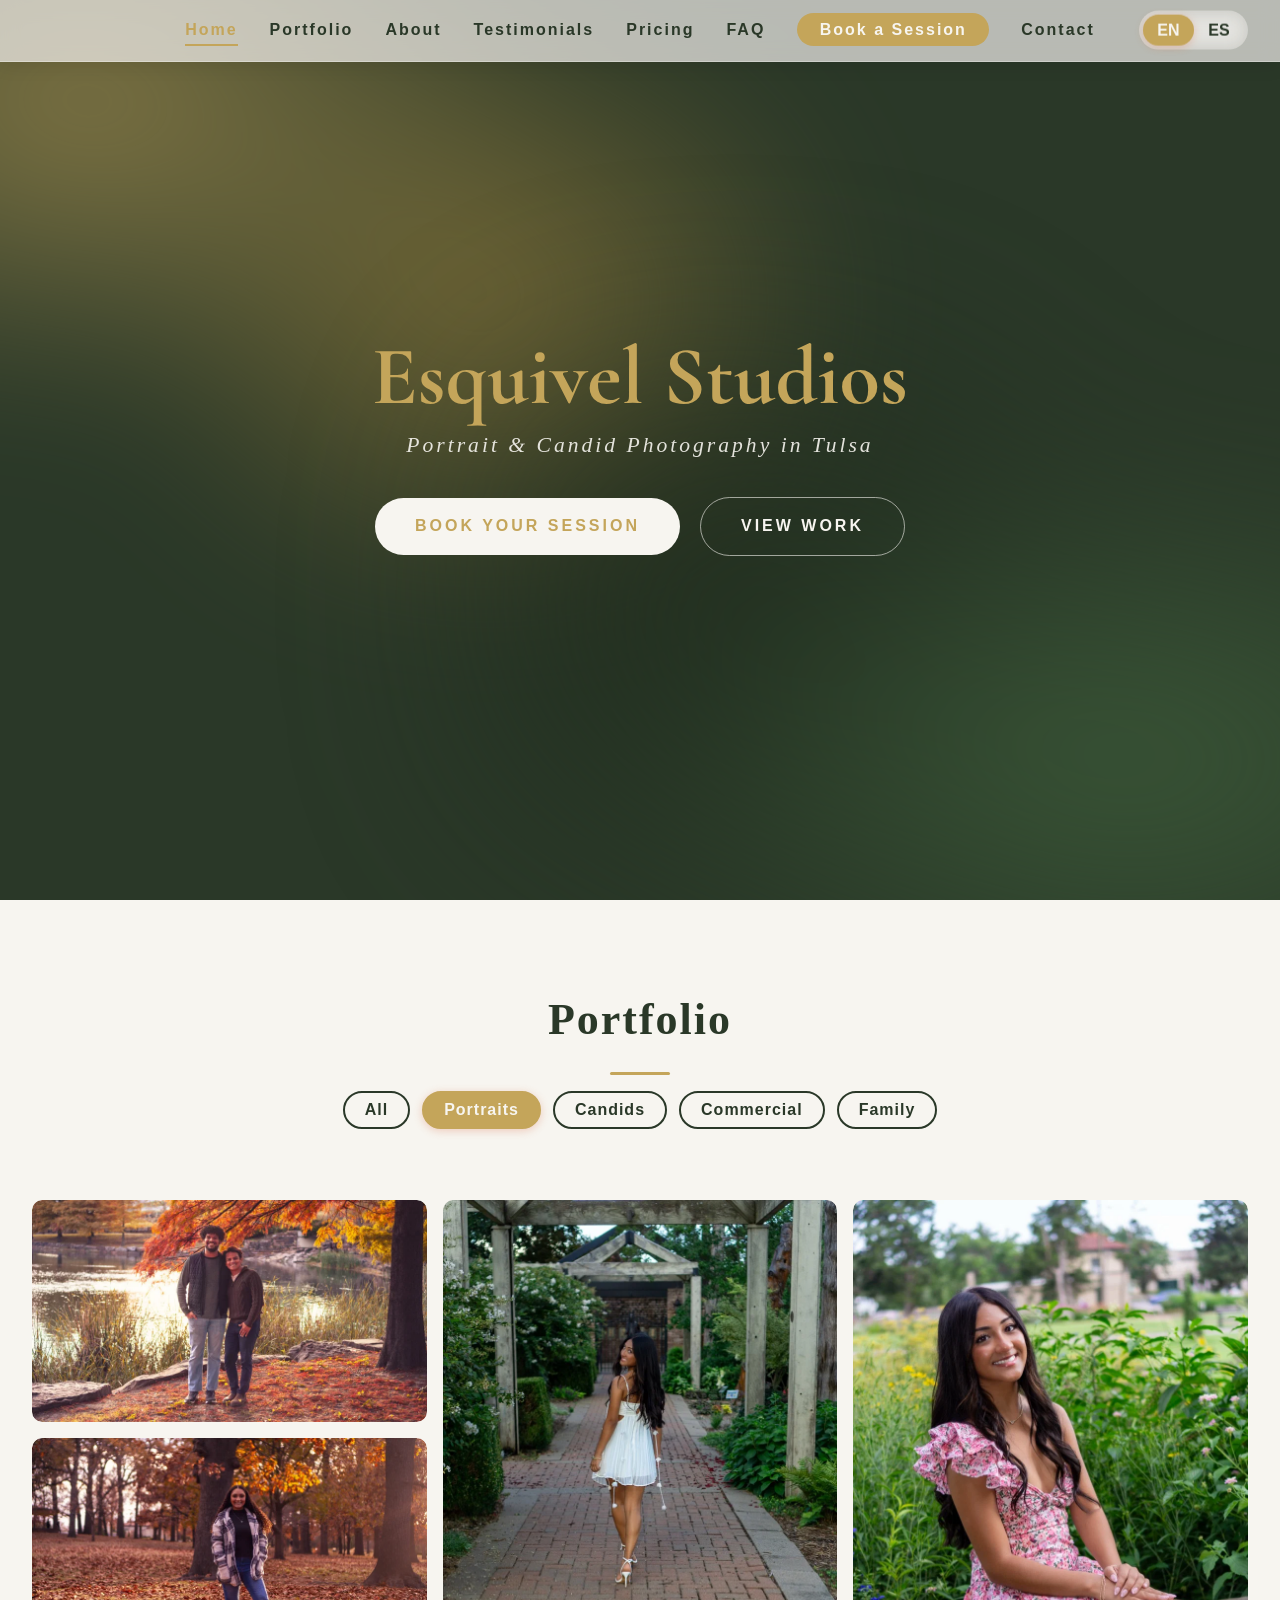
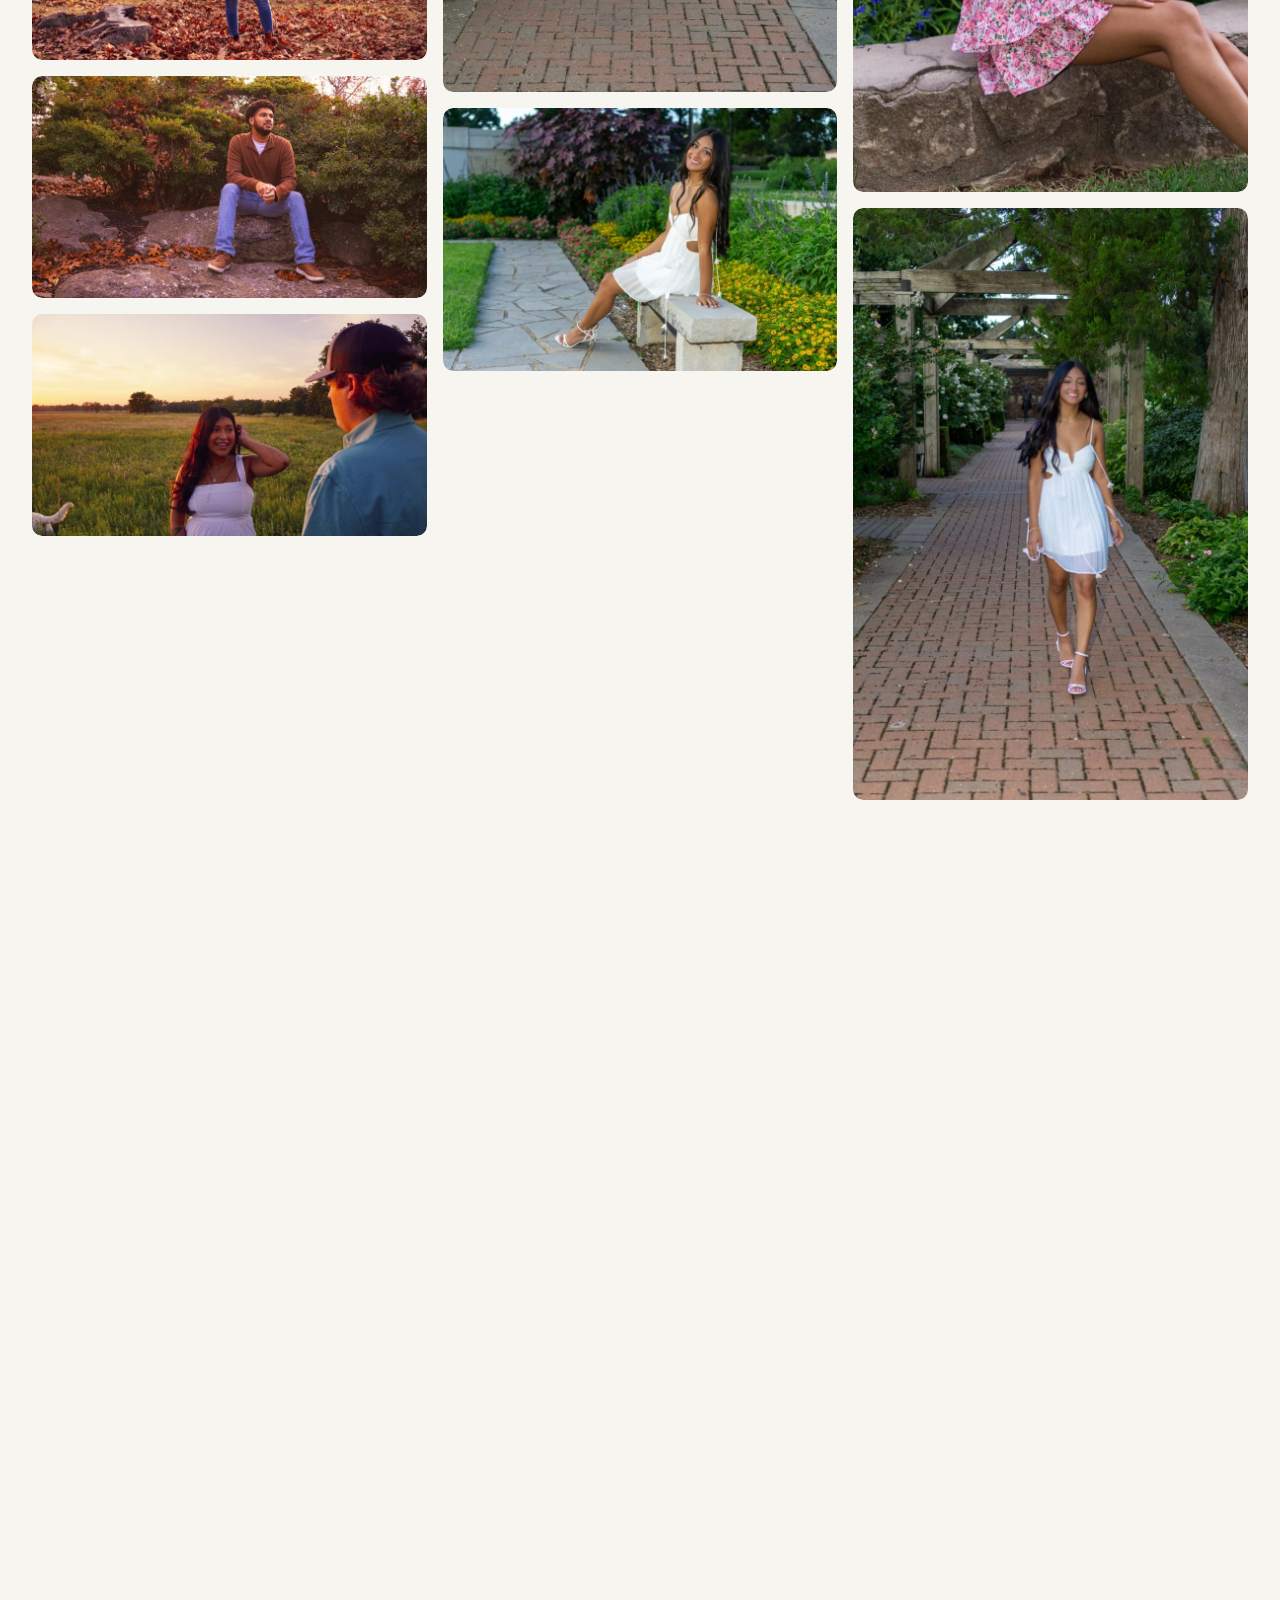
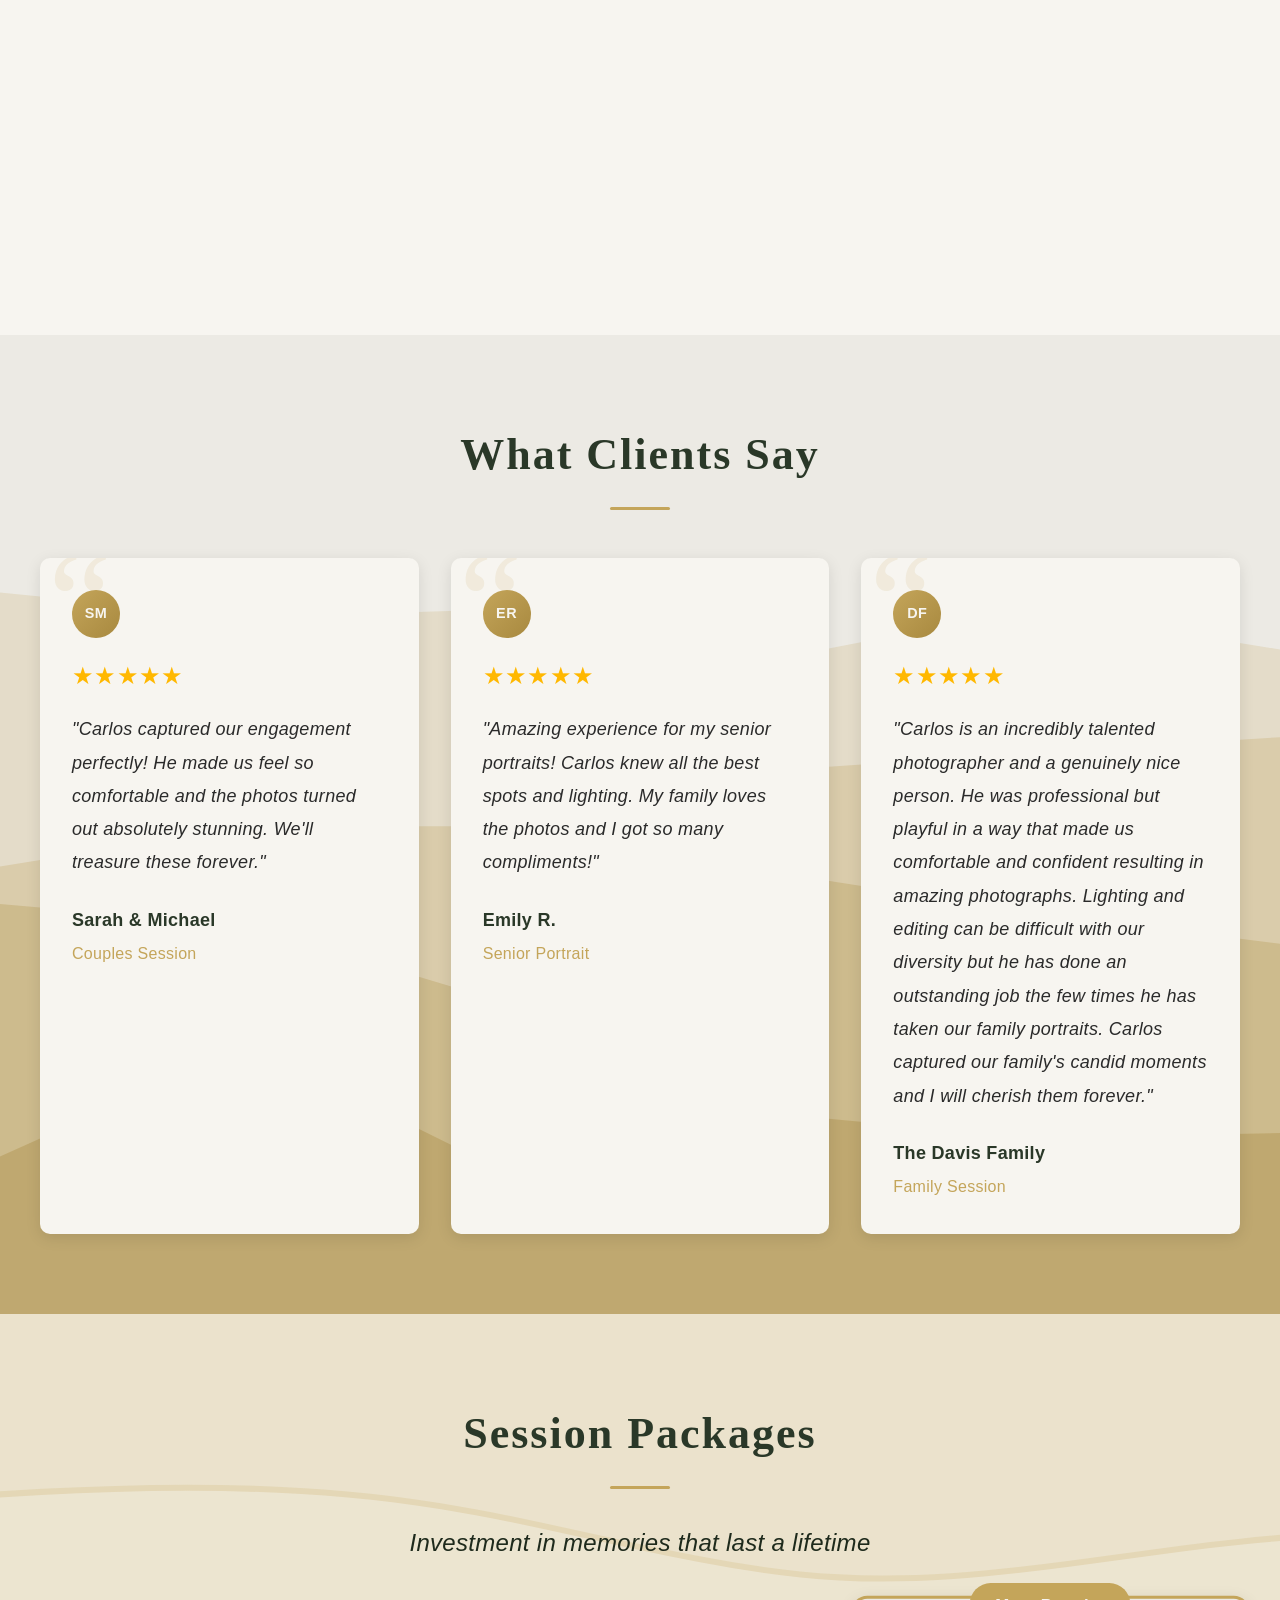
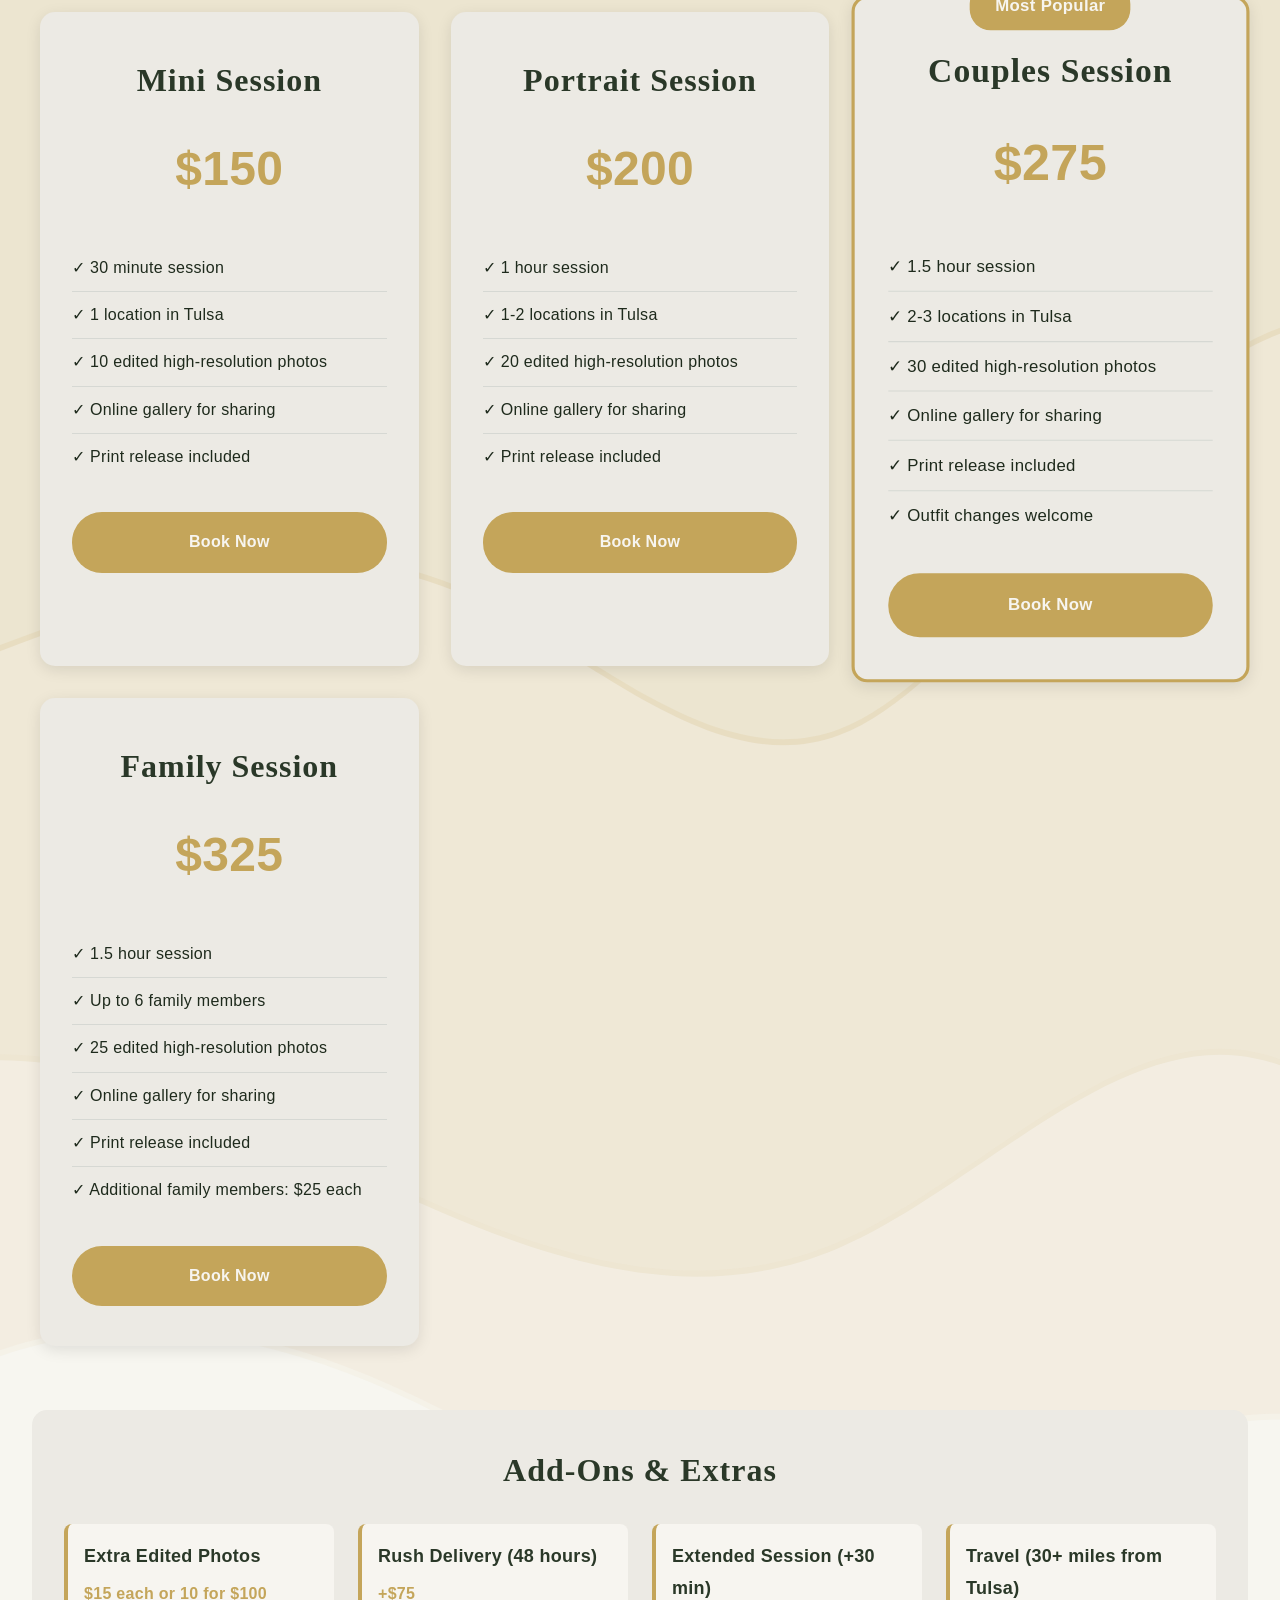
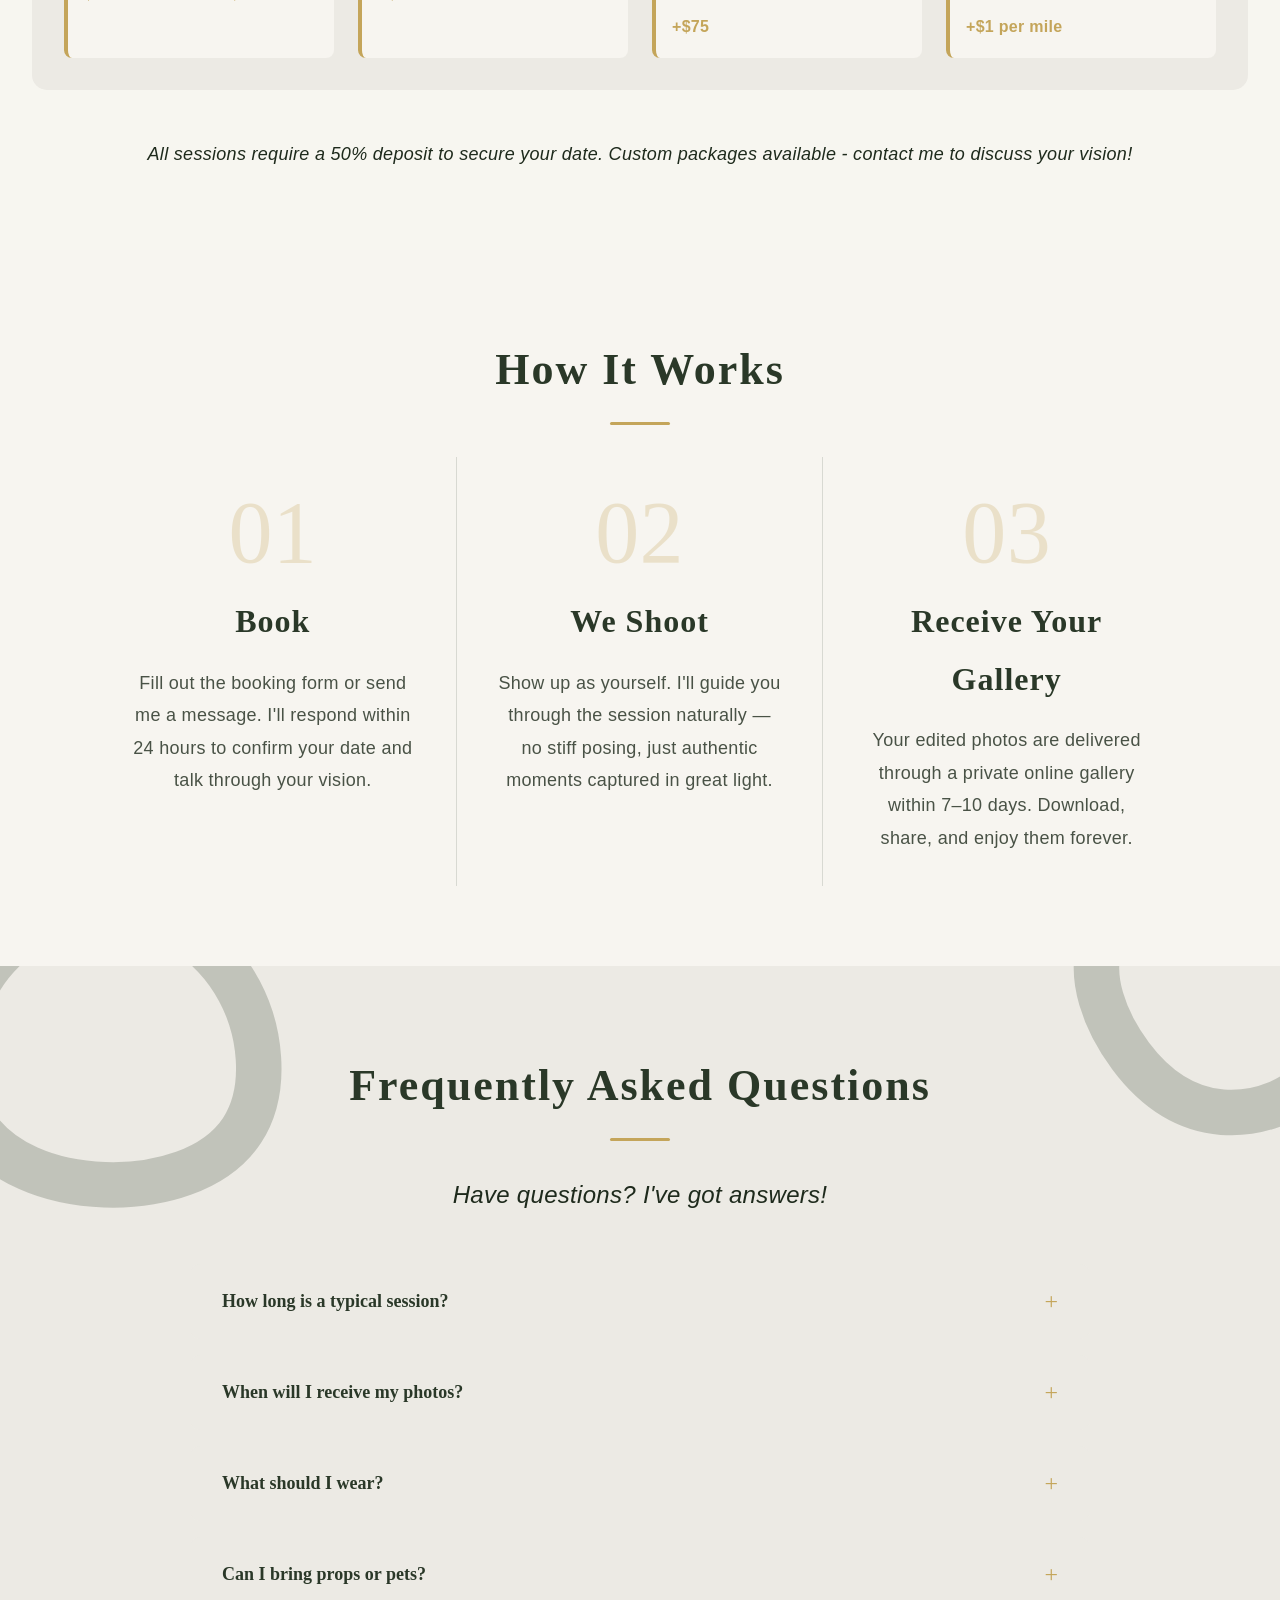
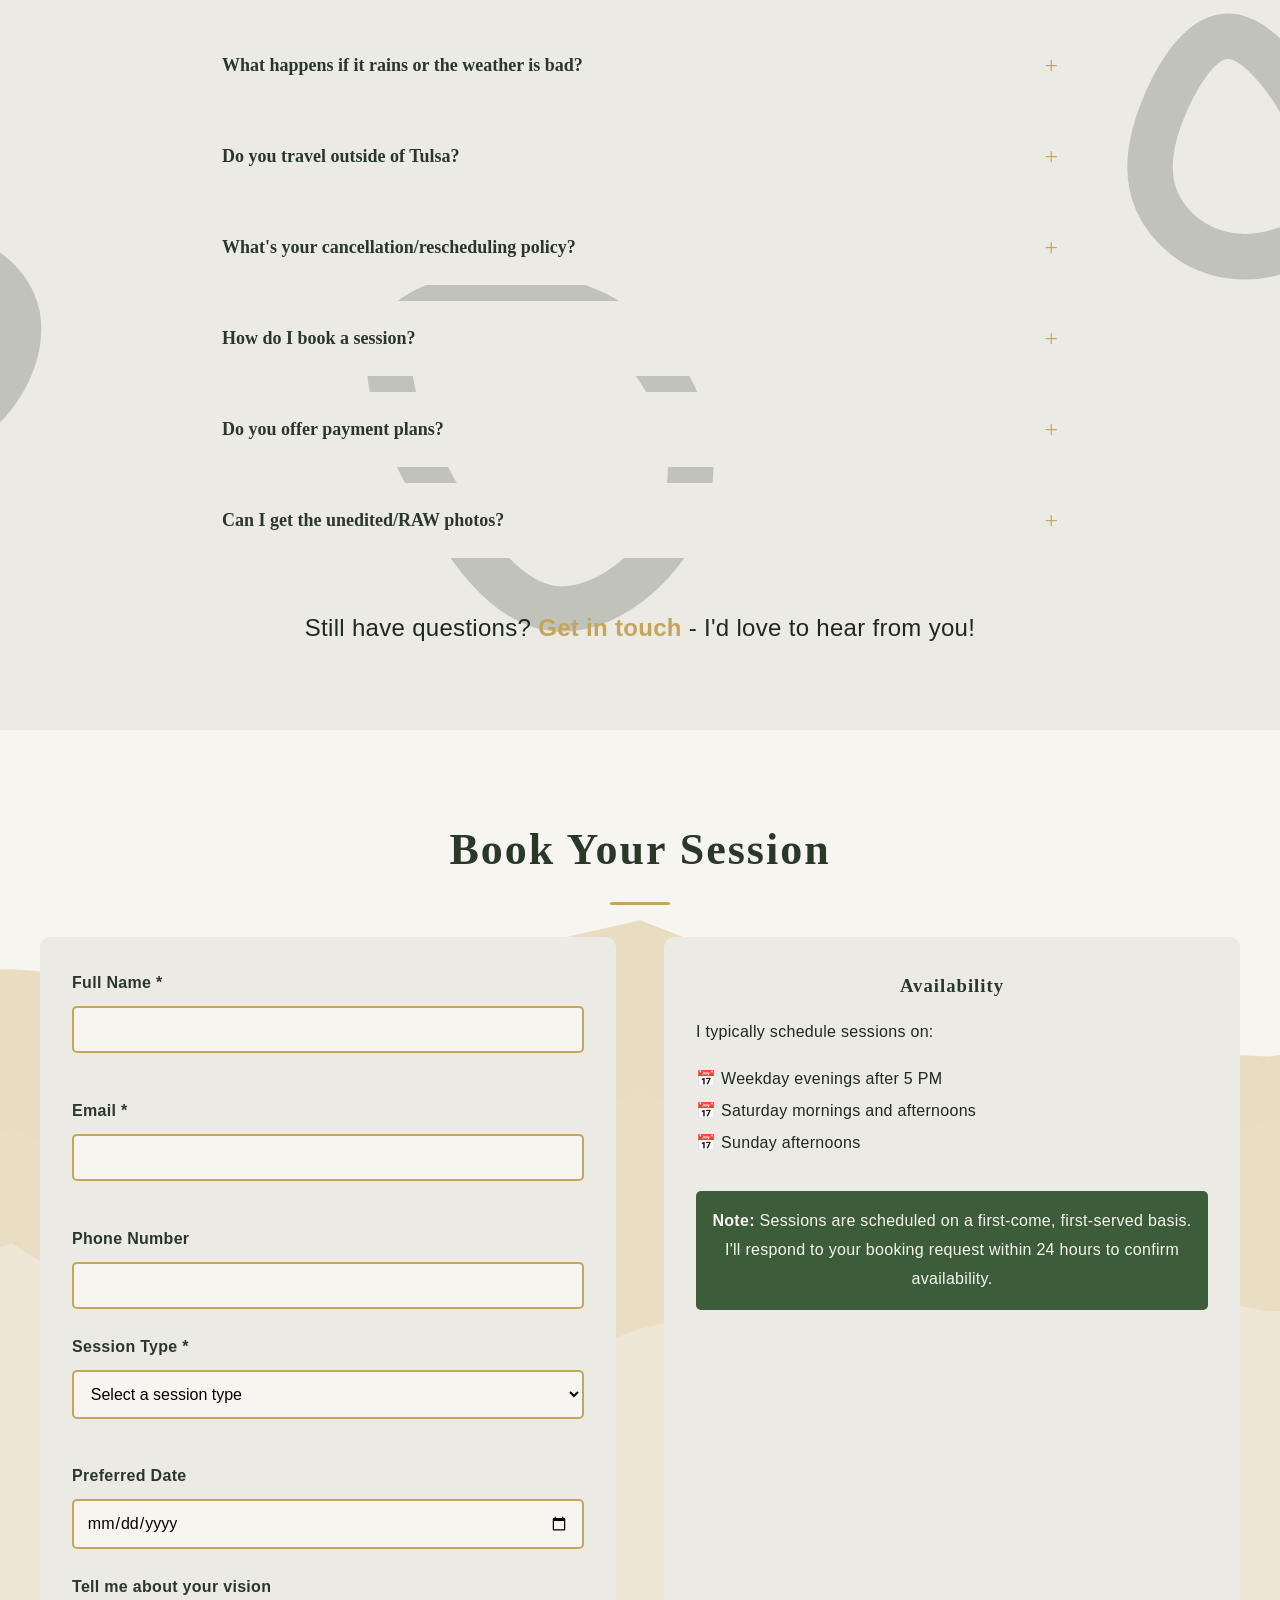
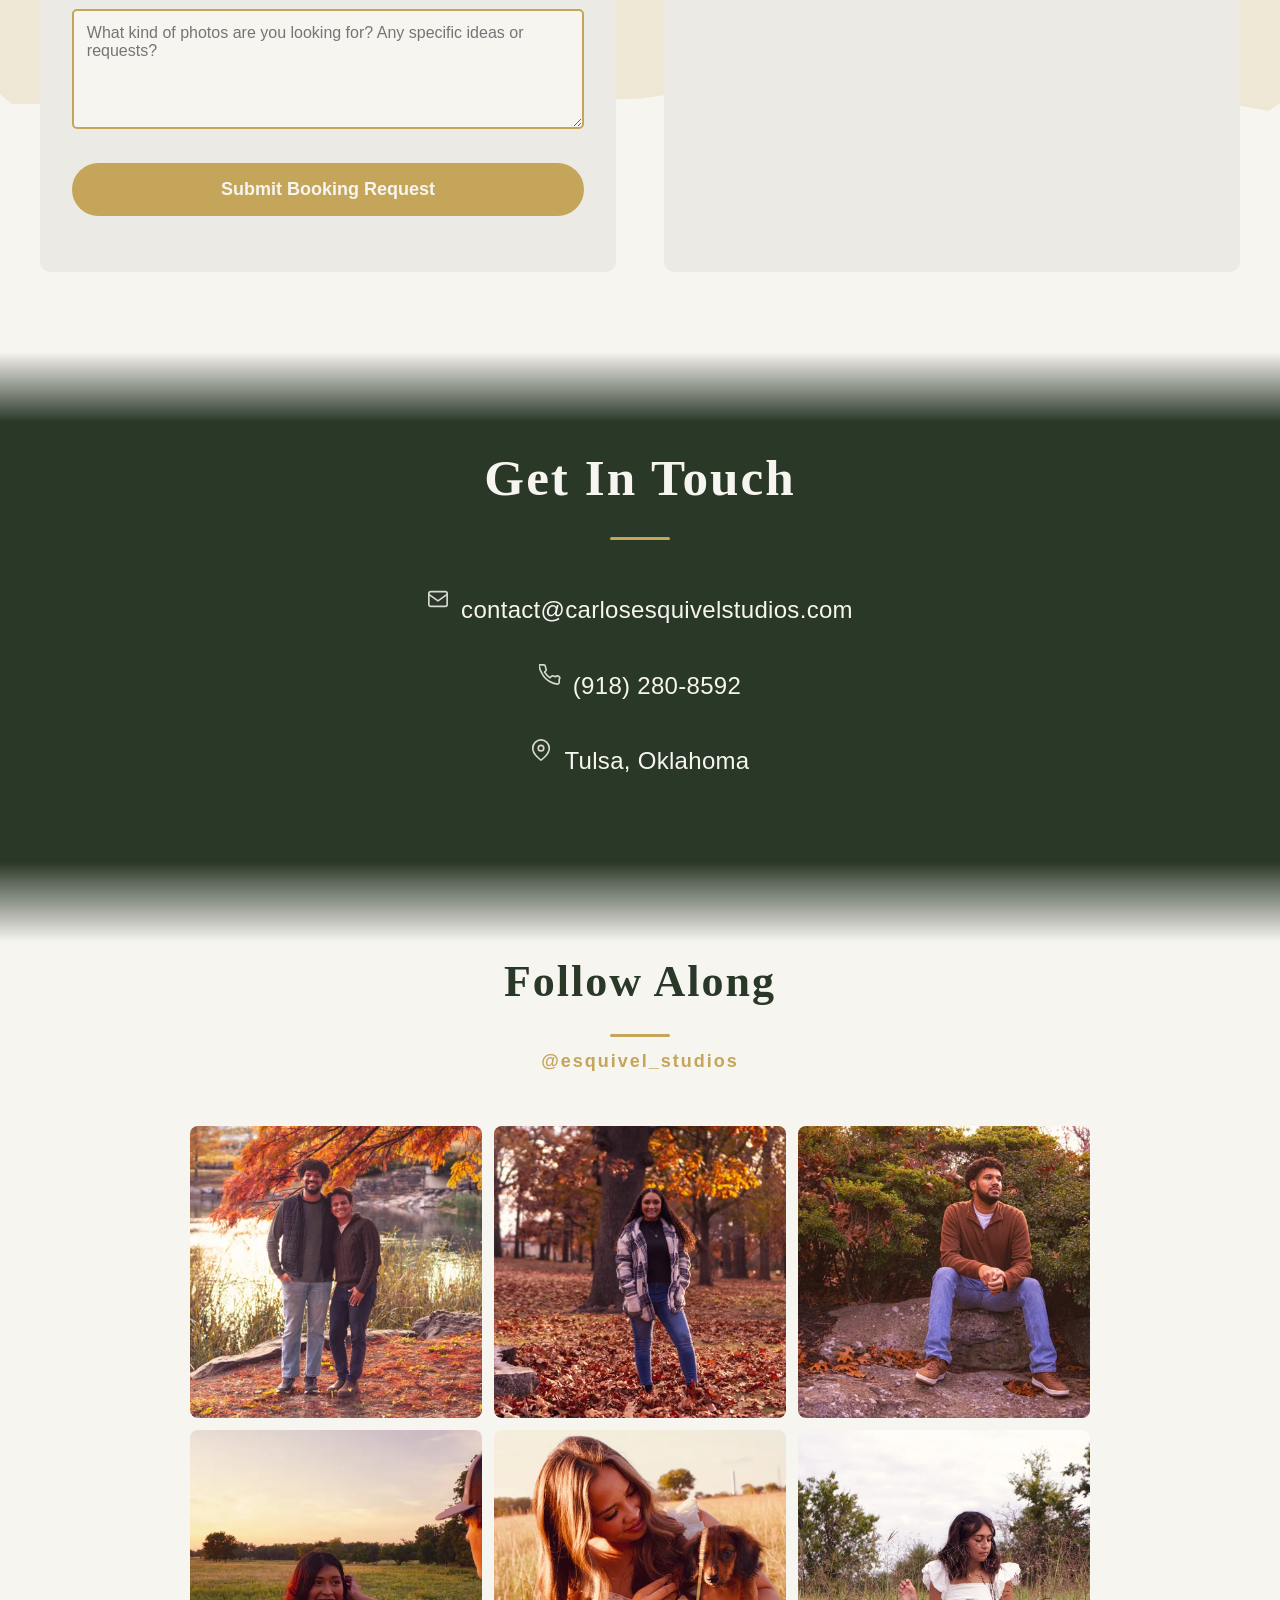
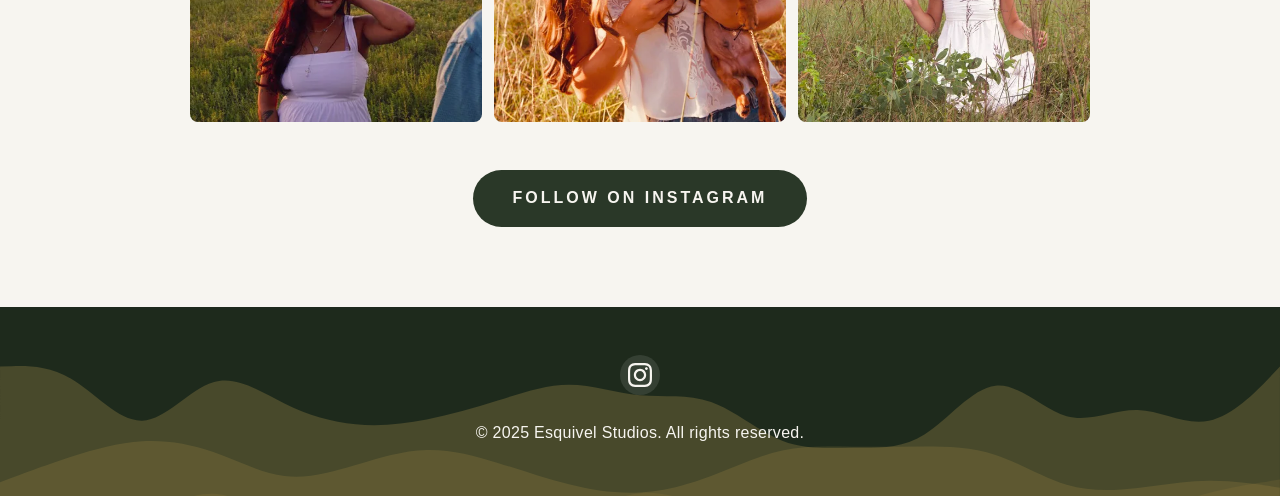
==== commit 7ba3df65: "feat: add 6 new gallery photos, family category, form improvements, and image optimizations - Add 4 " ====
--- a/index.html
+++ b/index.html
@@ -92,6 +92,8 @@
 
     <!-- Favicon -->
     <link rel="icon" type="image/x-icon" href="/favicon.ico">
+    <!-- Preload first gallery image for faster LCP -->
+    <link rel="preload" as="image" href="Images/Thumbnails/portrait-1.webp" type="image/webp">
     <link rel="stylesheet" href="HomepageStyles.css">
 
     <!-- Typography -->
@@ -227,156 +229,227 @@
                 aria-pressed="false">Candids</button>
             <button type="button" class="filter-btn" data-filter="commercial" data-en="Commercial" data-es="Comercial"
                 aria-pressed="false">Commercial</button>
+            <button type="button" class="filter-btn" data-filter="family" data-en="Family" data-es="Familia"
+                aria-pressed="false">Family</button>
         </div>
         <p class="gallery-description" id="gallery-description"></p>
         <div class="gallery">
-            <div class="gallery-item" data-full="Images/Full/portrait-1.webp" data-category="portraits">
-                <picture>
-                    <source srcset="Images/Thumbnails/portrait-1.webp" type="image/webp">
+            <div class="gallery-item" data-full="Images/Medium/portrait-1.webp" data-category="portraits">
+                <picture>
+                    <source srcset="Images/Thumbnails/portrait-1.webp 800w" sizes="(max-width: 768px) calc(50vw - 1rem), 466px" type="image/webp">
                     <img src="Images/Thumbnails/portrait-1.jpg"
+                        srcset="Images/Thumbnails/portrait-1.jpg 800w" sizes="(max-width: 768px) calc(50vw - 1rem), 466px"
                         alt="Fall couples portrait session by the lake in Tulsa Oklahoma" loading="lazy">
                 </picture>
             </div>
-            <div class="gallery-item" data-full="Images/Full/portrait-2.webp" data-category="portraits">
-                <picture>
-                    <source srcset="Images/Thumbnails/portrait-2.webp" type="image/webp">
+            <div class="gallery-item" data-full="Images/Medium/portrait-2.webp" data-category="portraits">
+                <picture>
+                    <source srcset="Images/Thumbnails/portrait-2.webp 800w" sizes="(max-width: 768px) calc(50vw - 1rem), 466px" type="image/webp">
                     <img src="Images/Thumbnails/portrait-2.jpg"
+                        srcset="Images/Thumbnails/portrait-2.jpg 800w" sizes="(max-width: 768px) calc(50vw - 1rem), 466px"
                         alt="Senior portrait in autumn leaves, natural light photography Tulsa" loading="lazy">
                 </picture>
             </div>
             <div class="gallery-item" data-full="Images/Full/candid-1.webp" data-category="candids">
                 <picture>
-                    <source srcset="Images/Thumbnails/candid-1.webp" type="image/webp">
+                    <source srcset="Images/Thumbnails/candid-1.webp 800w" sizes="(max-width: 768px) calc(50vw - 1rem), 466px" type="image/webp">
                     <img src="Images/Thumbnails/candid-1.jpg"
+                        srcset="Images/Thumbnails/candid-1.jpg 800w" sizes="(max-width: 768px) calc(50vw - 1rem), 466px"
                         alt="Best friends golden hour portrait session with dog in field" loading="lazy">
                 </picture>
             </div>
-            <div class="gallery-item" data-full="Images/Full/portrait-3.webp" data-category="portraits">
-                <picture>
-                    <source srcset="Images/Thumbnails/portrait-3.webp" type="image/webp">
+            <div class="gallery-item" data-full="Images/Medium/portrait-3.webp" data-category="portraits">
+                <picture>
+                    <source srcset="Images/Thumbnails/portrait-3.webp 800w" sizes="(max-width: 768px) calc(50vw - 1rem), 466px" type="image/webp">
                     <img src="Images/Thumbnails/portrait-3.jpg"
+                        srcset="Images/Thumbnails/portrait-3.jpg 800w" sizes="(max-width: 768px) calc(50vw - 1rem), 466px"
                         alt="Casual outdoor senior portrait on rock, Oklahoma photographer" loading="lazy">
                 </picture>
             </div>
             <div class="gallery-item" data-full="Images/Full/candid-2.webp" data-category="candids">
                 <picture>
-                    <source srcset="Images/Thumbnails/candid-2.webp" type="image/webp">
-                    <img src="Images/Thumbnails/candid-2.jpg" alt="Dreamy senior session in natural field setting Tulsa"
+                    <source srcset="Images/Thumbnails/candid-2.webp 800w" sizes="(max-width: 768px) calc(50vw - 1rem), 466px" type="image/webp">
+                    <img src="Images/Thumbnails/candid-2.jpg"
+                        srcset="Images/Thumbnails/candid-2.jpg 800w" sizes="(max-width: 768px) calc(50vw - 1rem), 466px" alt="Dreamy senior session in natural field setting Tulsa"
                         loading="lazy">
                 </picture>
             </div>
             <div class="gallery-item" data-full="Images/Full/portrait-4.webp" data-category="portraits">
                 <picture>
-                    <source srcset="Images/Thumbnails/portrait-4.webp" type="image/webp">
+                    <source srcset="Images/Thumbnails/portrait-4.webp 800w" sizes="(max-width: 768px) calc(50vw - 1rem), 466px" type="image/webp">
                     <img src="Images/Thumbnails/portrait-4.jpg"
+                        srcset="Images/Thumbnails/portrait-4.jpg 800w" sizes="(max-width: 768px) calc(50vw - 1rem), 466px"
                         alt="Sunset couples engagement portrait session in Tulsa Oklahoma" loading="lazy">
                 </picture>
             </div>
             <div class="gallery-item" data-full="Images/Full/commercial-1.webp" data-category="commercial">
                 <picture>
-                    <source srcset="Images/Thumbnails/commercial-1.webp" type="image/webp">
+                    <source srcset="Images/Thumbnails/commercial-1.webp 800w" sizes="(max-width: 768px) calc(50vw - 1rem), 466px" type="image/webp">
                     <img src="Images/Thumbnails/commercial-1.jpg"
+                        srcset="Images/Thumbnails/commercial-1.jpg 800w" sizes="(max-width: 768px) calc(50vw - 1rem), 466px"
                         alt="Plant tech maintaining a fiddle-leaf fig at a Tulsa business entrance" loading="lazy">
                 </picture>
             </div>
             <div class="gallery-item" data-full="Images/Full/commercial-4.webp" data-category="commercial">
                 <picture>
-                    <source srcset="Images/Thumbnails/commercial-4.webp" type="image/webp">
+                    <source srcset="Images/Thumbnails/commercial-4.webp 800w" sizes="(max-width: 768px) calc(50vw - 1rem), 466px" type="image/webp">
                     <img src="Images/Thumbnails/commercial-4.jpg"
+                        srcset="Images/Thumbnails/commercial-4.jpg 800w" sizes="(max-width: 768px) calc(50vw - 1rem), 466px"
                         alt="Tall potted plant styled in a car dealership showroom lobby, Tulsa Oklahoma" loading="lazy">
                 </picture>
             </div>
             <div class="gallery-item" data-full="Images/Full/commercial-7.webp" data-category="commercial">
                 <picture>
-                    <source srcset="Images/Thumbnails/commercial-7.webp" type="image/webp">
+                    <source srcset="Images/Thumbnails/commercial-7.webp 800w" sizes="(max-width: 768px) calc(50vw - 1rem), 466px" type="image/webp">
                     <img src="Images/Thumbnails/commercial-7.jpg"
+                        srcset="Images/Thumbnails/commercial-7.jpg 800w" sizes="(max-width: 768px) calc(50vw - 1rem), 466px"
                         alt="Snake plant planters styled between columns in a modern office lobby" loading="lazy">
                 </picture>
             </div>
             <div class="gallery-item" data-full="Images/Full/commercial-11.webp" data-category="commercial">
                 <picture>
-                    <source srcset="Images/Thumbnails/commercial-11.webp" type="image/webp">
+                    <source srcset="Images/Thumbnails/commercial-11.webp 800w" sizes="(max-width: 768px) calc(50vw - 1rem), 466px" type="image/webp">
                     <img src="Images/Thumbnails/commercial-11.jpg"
+                        srcset="Images/Thumbnails/commercial-11.jpg 800w" sizes="(max-width: 768px) calc(50vw - 1rem), 466px"
                         alt="Close-up of snake plants and orange bromeliad flowers in a commercial planter"
                         loading="lazy">
                 </picture>
             </div>
             <div class="gallery-item" data-full="Images/Full/commercial-13.webp" data-category="commercial">
                 <picture>
-                    <source srcset="Images/Thumbnails/commercial-13.webp" type="image/webp">
+                    <source srcset="Images/Thumbnails/commercial-13.webp 800w" sizes="(max-width: 768px) calc(50vw - 1rem), 466px" type="image/webp">
                     <img src="Images/Thumbnails/commercial-13.jpg"
+                        srcset="Images/Thumbnails/commercial-13.jpg 800w" sizes="(max-width: 768px) calc(50vw - 1rem), 466px"
                         alt="Marble corporate atrium lobby styled with indoor trees, symmetric wide view" loading="lazy">
                 </picture>
             </div>
             <div class="gallery-item" data-full="Images/Full/commercial-14.webp" data-category="commercial">
                 <picture>
-                    <source srcset="Images/Thumbnails/commercial-14.webp" type="image/webp">
+                    <source srcset="Images/Thumbnails/commercial-14.webp 800w" sizes="(max-width: 768px) calc(50vw - 1rem), 466px" type="image/webp">
                     <img src="Images/Thumbnails/commercial-14.jpg"
+                        srcset="Images/Thumbnails/commercial-14.jpg 800w" sizes="(max-width: 768px) calc(50vw - 1rem), 466px"
                         alt="Leather lounge chair and styled planter vignette on marble flooring" loading="lazy">
                 </picture>
             </div>
             <div class="gallery-item" data-full="Images/Full/commercial-15.webp" data-category="commercial">
                 <picture>
-                    <source srcset="Images/Thumbnails/commercial-15.webp" type="image/webp">
+                    <source srcset="Images/Thumbnails/commercial-15.webp 800w" sizes="(max-width: 768px) calc(50vw - 1rem), 466px" type="image/webp">
                     <img src="Images/Thumbnails/commercial-15.jpg"
+                        srcset="Images/Thumbnails/commercial-15.jpg 800w" sizes="(max-width: 768px) calc(50vw - 1rem), 466px"
                         alt="Row of snake plants lining a glass corporate corridor" loading="lazy">
                 </picture>
             </div>
             <div class="gallery-item" data-full="Images/Full/commercial-18.webp" data-category="commercial">
                 <picture>
-                    <source srcset="Images/Thumbnails/commercial-18.webp" type="image/webp">
+                    <source srcset="Images/Thumbnails/commercial-18.webp 800w" sizes="(max-width: 768px) calc(50vw - 1rem), 466px" type="image/webp">
                     <img src="Images/Thumbnails/commercial-18.jpg"
+                        srcset="Images/Thumbnails/commercial-18.jpg 800w" sizes="(max-width: 768px) calc(50vw - 1rem), 466px"
                         alt="Fiddle-leaf fig styled by a floor-to-ceiling window in a brick-and-glass lobby"
                         loading="lazy">
                 </picture>
             </div>
             <div class="gallery-item" data-full="Images/Full/commercial-23.webp" data-category="commercial">
                 <picture>
-                    <source srcset="Images/Thumbnails/commercial-23.webp" type="image/webp">
+                    <source srcset="Images/Thumbnails/commercial-23.webp 800w" sizes="(max-width: 768px) calc(50vw - 1rem), 466px" type="image/webp">
                     <img src="Images/Thumbnails/commercial-23.jpg"
+                        srcset="Images/Thumbnails/commercial-23.jpg 800w" sizes="(max-width: 768px) calc(50vw - 1rem), 466px"
                         alt="Spanish-tile arched patio styled with potted palms and greenery" loading="lazy">
                 </picture>
             </div>
             <div class="gallery-item" data-full="Images/Full/commercial-24.webp" data-category="commercial">
                 <picture>
-                    <source srcset="Images/Thumbnails/commercial-24.webp" type="image/webp">
+                    <source srcset="Images/Thumbnails/commercial-24.webp 800w" sizes="(max-width: 768px) calc(50vw - 1rem), 466px" type="image/webp">
                     <img src="Images/Thumbnails/commercial-24.jpg"
+                        srcset="Images/Thumbnails/commercial-24.jpg 800w" sizes="(max-width: 768px) calc(50vw - 1rem), 466px"
                         alt="Trailing succulent in a blue ombre glazed planter on a restaurant patio" loading="lazy">
                 </picture>
             </div>
             <div class="gallery-item" data-full="Images/Full/commercial-28.webp" data-category="commercial">
                 <picture>
-                    <source srcset="Images/Thumbnails/commercial-28.webp" type="image/webp">
+                    <source srcset="Images/Thumbnails/commercial-28.webp 800w" sizes="(max-width: 768px) calc(50vw - 1rem), 466px" type="image/webp">
                     <img src="Images/Thumbnails/commercial-28.jpg"
+                        srcset="Images/Thumbnails/commercial-28.jpg 800w" sizes="(max-width: 768px) calc(50vw - 1rem), 466px"
                         alt="Dracaena styled between armchairs in a healthcare waiting area" loading="lazy">
                 </picture>
             </div>
             <div class="gallery-item" data-full="Images/Full/commercial-31.webp" data-category="commercial">
                 <picture>
-                    <source srcset="Images/Thumbnails/commercial-31.webp" type="image/webp">
+                    <source srcset="Images/Thumbnails/commercial-31.webp 800w" sizes="(max-width: 768px) calc(50vw - 1rem), 466px" type="image/webp">
                     <img src="Images/Thumbnails/commercial-31.jpg"
+                        srcset="Images/Thumbnails/commercial-31.jpg 800w" sizes="(max-width: 768px) calc(50vw - 1rem), 466px"
                         alt="Plant tech tending to interior plants in a healthcare office setting" loading="lazy">
                 </picture>
             </div>
             <div class="gallery-item" data-full="Images/Full/commercial-34.webp" data-category="commercial">
                 <picture>
-                    <source srcset="Images/Thumbnails/commercial-34.webp" type="image/webp">
+                    <source srcset="Images/Thumbnails/commercial-34.webp 800w" sizes="(max-width: 768px) calc(50vw - 1rem), 466px" type="image/webp">
                     <img src="Images/Thumbnails/commercial-34.jpg"
+                        srcset="Images/Thumbnails/commercial-34.jpg 800w" sizes="(max-width: 768px) calc(50vw - 1rem), 466px"
                         alt="Potted plants beside an elevator lobby with city views" loading="lazy">
                 </picture>
             </div>
             <div class="gallery-item" data-full="Images/Full/commercial-36.webp" data-category="commercial">
                 <picture>
-                    <source srcset="Images/Thumbnails/commercial-36.webp" type="image/webp">
+                    <source srcset="Images/Thumbnails/commercial-36.webp 800w" sizes="(max-width: 768px) calc(50vw - 1rem), 466px" type="image/webp">
                     <img src="Images/Thumbnails/commercial-36.jpg"
+                        srcset="Images/Thumbnails/commercial-36.jpg 800w" sizes="(max-width: 768px) calc(50vw - 1rem), 466px"
                         alt="Fiddle-leaf fig and palm styled together against black marble" loading="lazy">
                 </picture>
             </div>
             <div class="gallery-item" data-full="Images/Full/commercial-37.webp" data-category="commercial">
                 <picture>
-                    <source srcset="Images/Thumbnails/commercial-37.webp" type="image/webp">
+                    <source srcset="Images/Thumbnails/commercial-37.webp 800w" sizes="(max-width: 768px) calc(50vw - 1rem), 466px" type="image/webp">
                     <img src="Images/Thumbnails/commercial-37.jpg"
+                        srcset="Images/Thumbnails/commercial-37.jpg 800w" sizes="(max-width: 768px) calc(50vw - 1rem), 466px"
                         alt="Dramatic side-lit potted trees styled against a slatted wood wall" loading="lazy">
+                </picture>
+            </div>
+            <div class="gallery-item" data-full="Images/Full/portrait-5.webp" data-category="portraits">
+                <picture>
+                    <source srcset="Images/Thumbnails/portrait-5.webp 800w" sizes="(max-width: 768px) calc(50vw - 1rem), 466px" type="image/webp">
+                    <img src="Images/Thumbnails/portrait-5.jpg"
+                        srcset="Images/Thumbnails/portrait-5.jpg 800w" sizes="(max-width: 768px) calc(50vw - 1rem), 466px"
+                        alt="Senior portrait, young woman in white dress looking back under botanical garden pergola arch, Tulsa Oklahoma" loading="lazy">
+                </picture>
+            </div>
+            <div class="gallery-item" data-full="Images/Full/portrait-6.webp" data-category="portraits">
+                <picture>
+                    <source srcset="Images/Thumbnails/portrait-6.webp 800w" sizes="(max-width: 768px) calc(50vw - 1rem), 466px" type="image/webp">
+                    <img src="Images/Thumbnails/portrait-6.jpg"
+                        srcset="Images/Thumbnails/portrait-6.jpg 800w" sizes="(max-width: 768px) calc(50vw - 1rem), 466px"
+                        alt="Senior portrait session, young woman in white dress seated on stone bench with yellow flowers, Tulsa Oklahoma" loading="lazy">
+                </picture>
+            </div>
+            <div class="gallery-item" data-full="Images/Full/portrait-7.webp" data-category="portraits">
+                <picture>
+                    <source srcset="Images/Thumbnails/portrait-7.webp 800w" sizes="(max-width: 768px) calc(50vw - 1rem), 466px" type="image/webp">
+                    <img src="Images/Thumbnails/portrait-7.jpg"
+                        srcset="Images/Thumbnails/portrait-7.jpg 800w" sizes="(max-width: 768px) calc(50vw - 1rem), 466px"
+                        alt="Senior portrait, young woman in pink floral dress seated on stone wall with wildflower meadow, Tulsa Oklahoma" loading="lazy">
+                </picture>
+            </div>
+            <div class="gallery-item" data-full="Images/Full/portrait-8.webp" data-category="portraits">
+                <picture>
+                    <source srcset="Images/Thumbnails/portrait-8.webp 800w" sizes="(max-width: 768px) calc(50vw - 1rem), 466px" type="image/webp">
+                    <img src="Images/Thumbnails/portrait-8.jpg"
+                        srcset="Images/Thumbnails/portrait-8.jpg 800w" sizes="(max-width: 768px) calc(50vw - 1rem), 466px"
+                        alt="Full-length senior portrait, young woman in white dress walking down brick garden path, Tulsa Oklahoma" loading="lazy">
+                </picture>
+            </div>
+            <div class="gallery-item" data-full="Images/Full/family-1.webp" data-category="family">
+                <picture>
+                    <source srcset="Images/Thumbnails/family-1.webp 800w" sizes="(max-width: 768px) calc(50vw - 1rem), 466px" type="image/webp">
+                    <img src="Images/Thumbnails/family-1.jpg"
+                        srcset="Images/Thumbnails/family-1.jpg 800w" sizes="(max-width: 768px) calc(50vw - 1rem), 466px"
+                        alt="Family portrait of six with baby girl in pink, outdoor portrait session in Tulsa Oklahoma" loading="lazy">
+                </picture>
+            </div>
+            <div class="gallery-item" data-full="Images/Full/family-2.webp" data-category="family">
+                <picture>
+                    <source srcset="Images/Thumbnails/family-2.webp 800w" sizes="(max-width: 768px) calc(50vw - 1rem), 466px" type="image/webp">
+                    <img src="Images/Thumbnails/family-2.jpg"
+                        srcset="Images/Thumbnails/family-2.jpg 800w" sizes="(max-width: 768px) calc(50vw - 1rem), 466px"
+                        alt="Multi-generational family portrait of four women outdoors, Tulsa Oklahoma photographer" loading="lazy">
                 </picture>
             </div>
         </div>
@@ -416,6 +489,7 @@
         <h2 data-en="What Clients Say" data-es="Lo Que Dicen los Clientes">What Clients Say</h2>
         <div class="testimonials-grid">
             <div class="testimonial-card">
+                <div class="testimonial-avatar" aria-hidden="true">SM</div>
                 <div class="testimonial-stars">★★★★★</div>
                 <p class="testimonial-text"
                     data-en='"Carlos captured our engagement perfectly! He made us feel so comfortable and the photos turned out absolutely stunning. We&apos;ll treasure these forever."'
@@ -429,6 +503,7 @@
             </div>
 
             <div class="testimonial-card">
+                <div class="testimonial-avatar" aria-hidden="true">ER</div>
                 <div class="testimonial-stars">★★★★★</div>
                 <p class="testimonial-text"
                     data-en='"Amazing experience for my senior portraits! Carlos knew all the best spots and lighting. My family loves the photos and I got so many compliments!"'
@@ -442,6 +517,7 @@
             </div>
 
             <div class="testimonial-card">
+                <div class="testimonial-avatar" aria-hidden="true">DF</div>
                 <div class="testimonial-stars">★★★★★</div>
                 <p class="testimonial-text"
                     data-en='"Carlos is an incredibly talented photographer and a genuinely nice person. He was professional but playful in a way that made us comfortable and confident resulting in amazing photographs. Lighting and editing can be difficult with our diversity but he has done an outstanding job the few times he has taken our family portraits. Carlos captured our family&apos;s candid moments and I will cherish them forever."'
@@ -740,11 +816,13 @@
                     <div class="form-group">
                         <label for="name" data-en="Full Name *" data-es="Nombre Completo *">Full Name *</label>
                         <input type="text" id="name" name="name" required>
+                        <span class="field-error" id="name-error" role="alert"></span>
                     </div>
 
                     <div class="form-group">
                         <label for="email" data-en="Email *" data-es="Correo Electrónico *">Email *</label>
                         <input type="email" id="email" name="email" required>
+                        <span class="field-error" id="email-error" role="alert"></span>
                     </div>
 
                     <div class="form-group">
@@ -758,8 +836,11 @@
                             <option value="" data-en="Select a session type" data-es="Selecciona un tipo de sesión">Select a session type</option>
                             <option value="portrait" data-en="Portrait Session" data-es="Sesión de Retrato">Portrait Session</option>
                             <option value="candid" data-en="Candid Session" data-es="Sesión Espontánea">Candid Session</option>
+                            <option value="family" data-en="Family Session" data-es="Sesión Familiar">Family Session</option>
+                            <option value="commercial" data-en="Commercial / Business" data-es="Comercial / Negocio">Commercial / Business</option>
                             <option value="both" data-en="Both Portrait &amp; Candid" data-es="Retrato y Espontánea">Both Portrait & Candid</option>
                         </select>
+                        <span class="field-error" id="session-type-error" role="alert"></span>
                     </div>
 
                     <div class="form-group">
--- a/HomepageStyles.css
+++ b/HomepageStyles.css
@@ -360,7 +360,7 @@
 }
 
 .hero h1 {
-	font-size: 4rem;
+	font-size: clamp(2.4rem, 7vw, 4.5rem);
 	margin-bottom: 1rem;
 	font-weight: 300;
 	letter-spacing: 2px;
@@ -368,7 +368,7 @@
 
 .hero p {
 	font-family: var(--font-heading);
-	font-size: 1.35rem;
+	font-size: clamp(1.1rem, 2.5vw, 1.35rem);
 	margin-bottom: 2rem;
 	font-style: italic;
 	font-weight: var(--weight-light);
@@ -494,9 +494,9 @@
 }
 
 h2 {
-	font-size: var(--text-3xl);
+	font-size: clamp(2rem, 4vw, 2.75rem);
 	color: var(--secondary);
-	margin-bottom: 2.5rem;
+	margin-bottom: 2rem;
 	text-align: center;
 	font-weight: var(--weight-semibold);
 	letter-spacing: var(--spacing-wide);
@@ -826,6 +826,21 @@
 	box-shadow: 0 8px 25px rgba(0, 0, 0, 0.15);
 }
 
+.testimonial-avatar {
+	width: 48px;
+	height: 48px;
+	border-radius: 50%;
+	background: linear-gradient(135deg, var(--accent), var(--accent-dark));
+	color: var(--primary);
+	font-weight: var(--weight-semibold);
+	font-size: 0.9rem;
+	letter-spacing: 0.04em;
+	display: flex;
+	align-items: center;
+	justify-content: center;
+	margin-bottom: 1rem;
+}
+
 .testimonial-stars {
 	color: #ffb800;
 	font-size: 1.5rem;
@@ -1299,6 +1314,21 @@
 	}
 }
 
+.field-error {
+	display: block;
+	font-size: 0.8rem;
+	color: #b43c28;
+	margin-top: 0.35rem;
+	min-height: 1.1em;
+}
+
+input.is-invalid,
+select.is-invalid {
+	border-color: #b43c28;
+	box-shadow: 0 0 0 3px rgba(180, 60, 40, 0.12);
+	outline: none;
+}
+
 .booking-feedback {
 	margin-top: 1.5rem;
 	padding: 0;
@@ -1355,7 +1385,7 @@
 
 .contact h2 {
 	color: var(--primary);
-	font-size: var(--text-4xl);
+	font-size: clamp(2.2rem, 4.5vw, 3.2rem);
 	margin-bottom: 3rem;
 }
 
@@ -1917,19 +1947,9 @@
 		min-height: 100vh; /* Ensure it's at least full screen */
 	}
 	.hero h1 {
-		font-size: var(--text-2xl);
 		margin: 0 auto 1rem auto;
 		max-width: 90%;
 		font-weight: var(--weight-bold);
-		letter-spacing: var(--spacing-normal);
-	}
-
-	.hero p {
-		font-family: var(--font-heading);
-		font-size: var(--text-lg);
-		margin-bottom: 2rem;
-		font-style: italic;
-		font-weight: var(--weight-light);
 		letter-spacing: var(--spacing-normal);
 	}
 
@@ -2068,10 +2088,10 @@
 
 	.gallery-filters {
 		display: grid;
-		grid-template-columns: 1fr 1fr;
+		grid-template-columns: repeat(3, 1fr);
 		justify-items: center;
 		gap: 0.65rem;
-		max-width: 340px;
+		max-width: 360px;
 		margin-left: auto;
 		margin-right: auto;
 	}
@@ -2107,7 +2127,6 @@
 	}
 
 	.about h2 {
-		font-size: var(--text-2xl);
 		margin-bottom: 1.5rem;
 	}
 
@@ -2136,8 +2155,7 @@
 	}
 
 	.contact h2 {
-		font-size: var(--text-3xl);
-		margin-bottom: 2.5rem;
+		margin-bottom: 2rem;
 	}
 
 	.contact-item a {
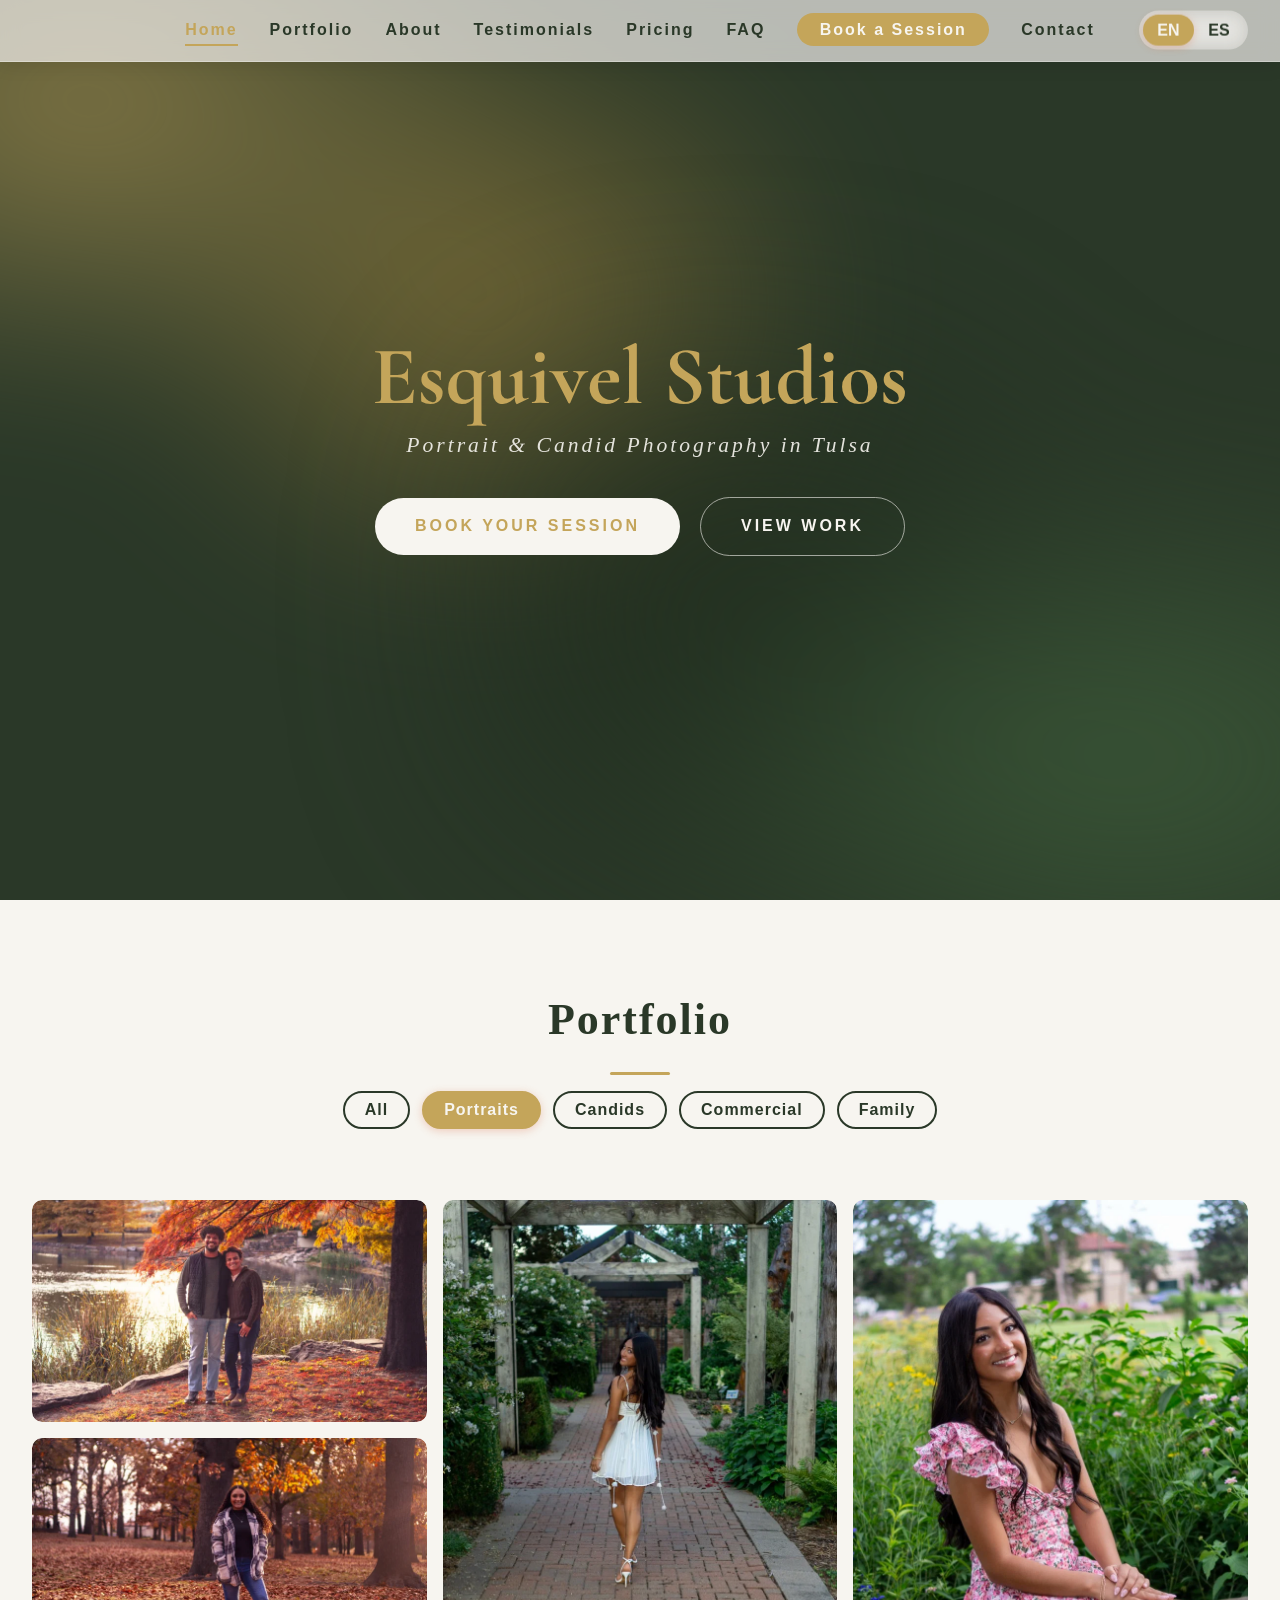
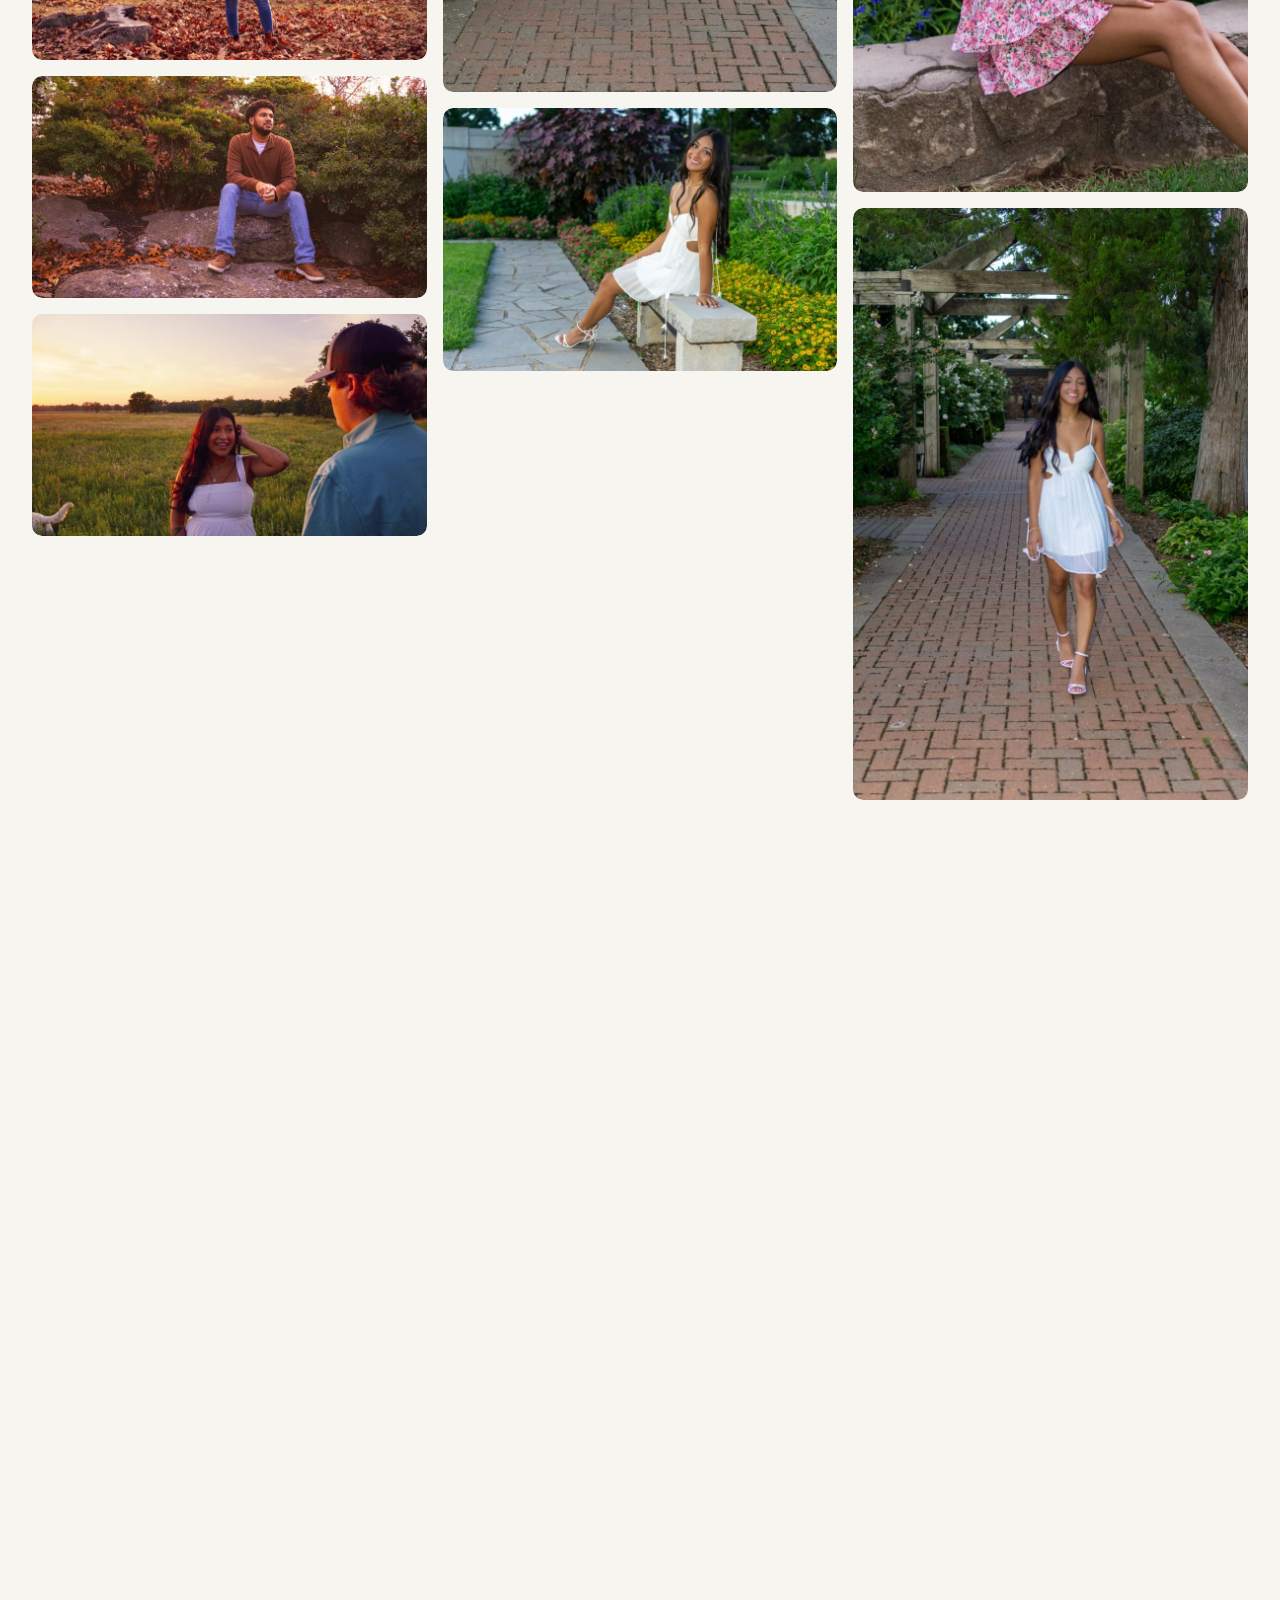
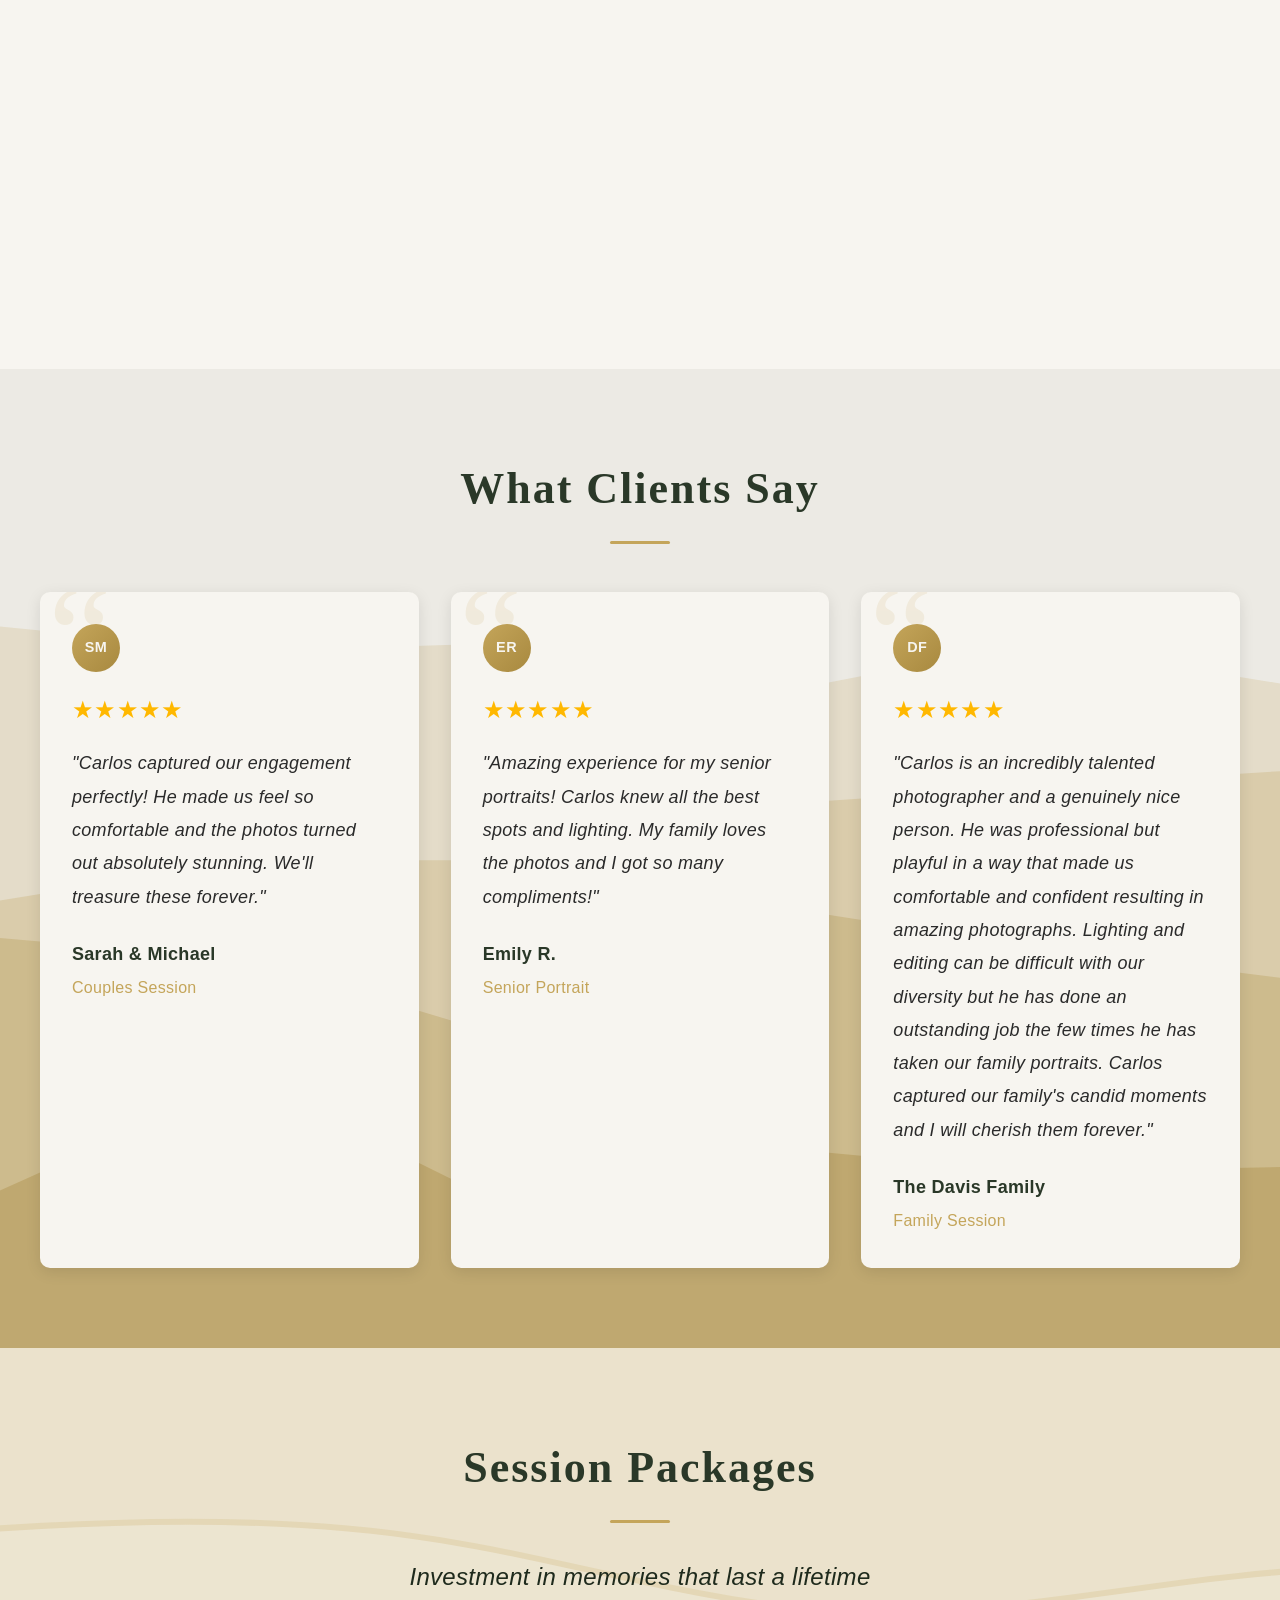
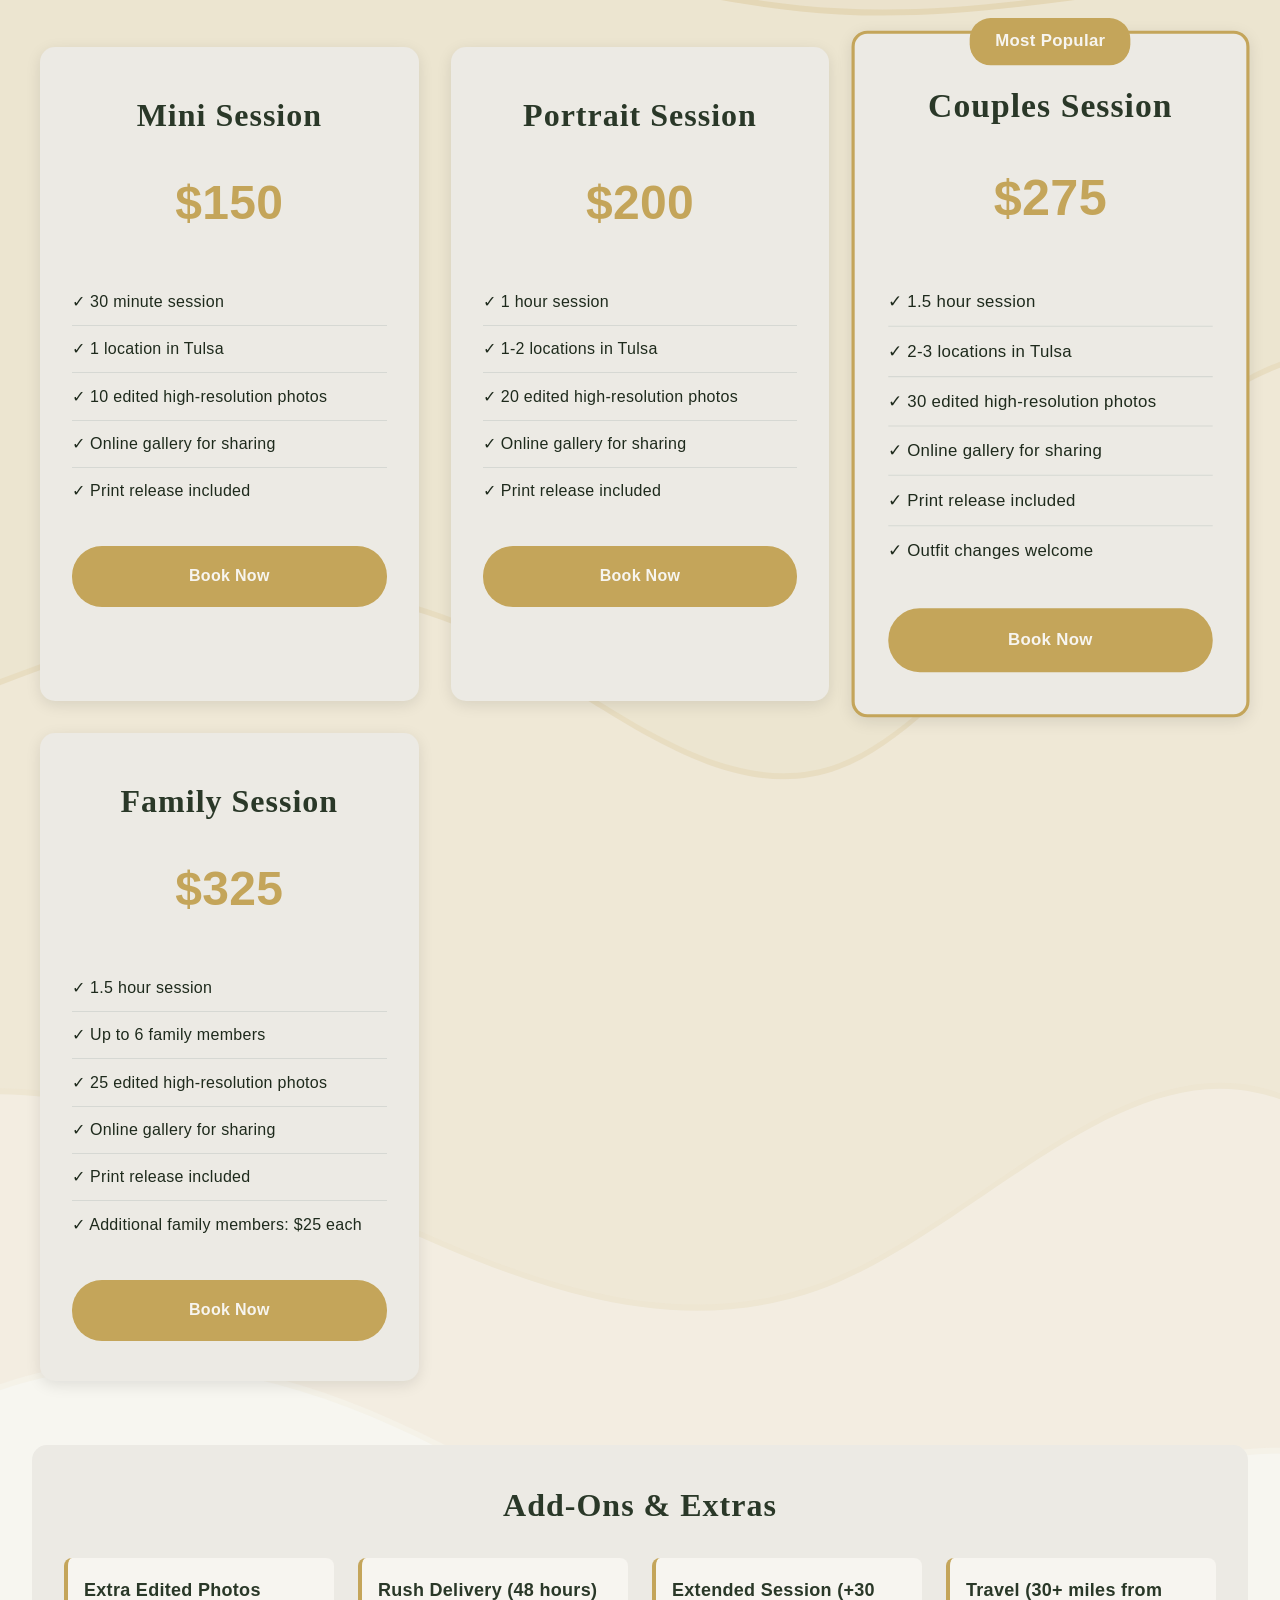
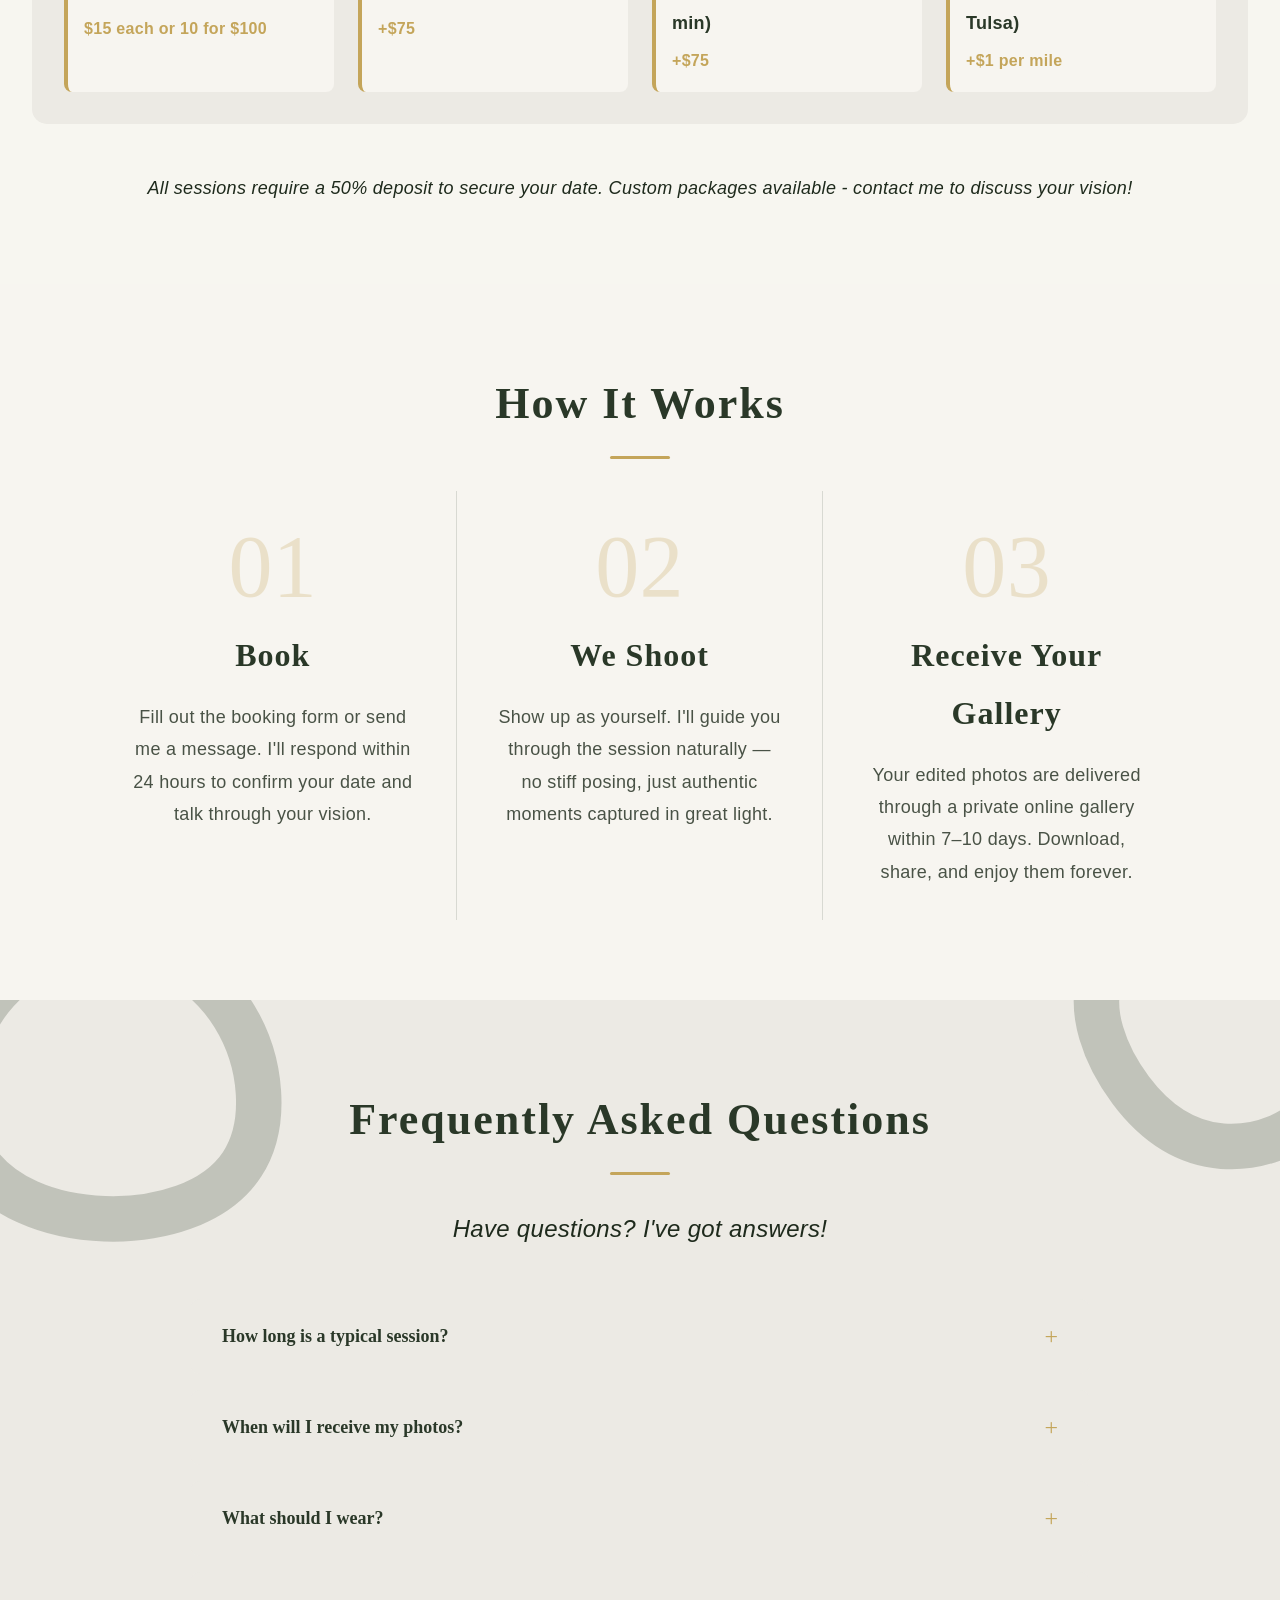
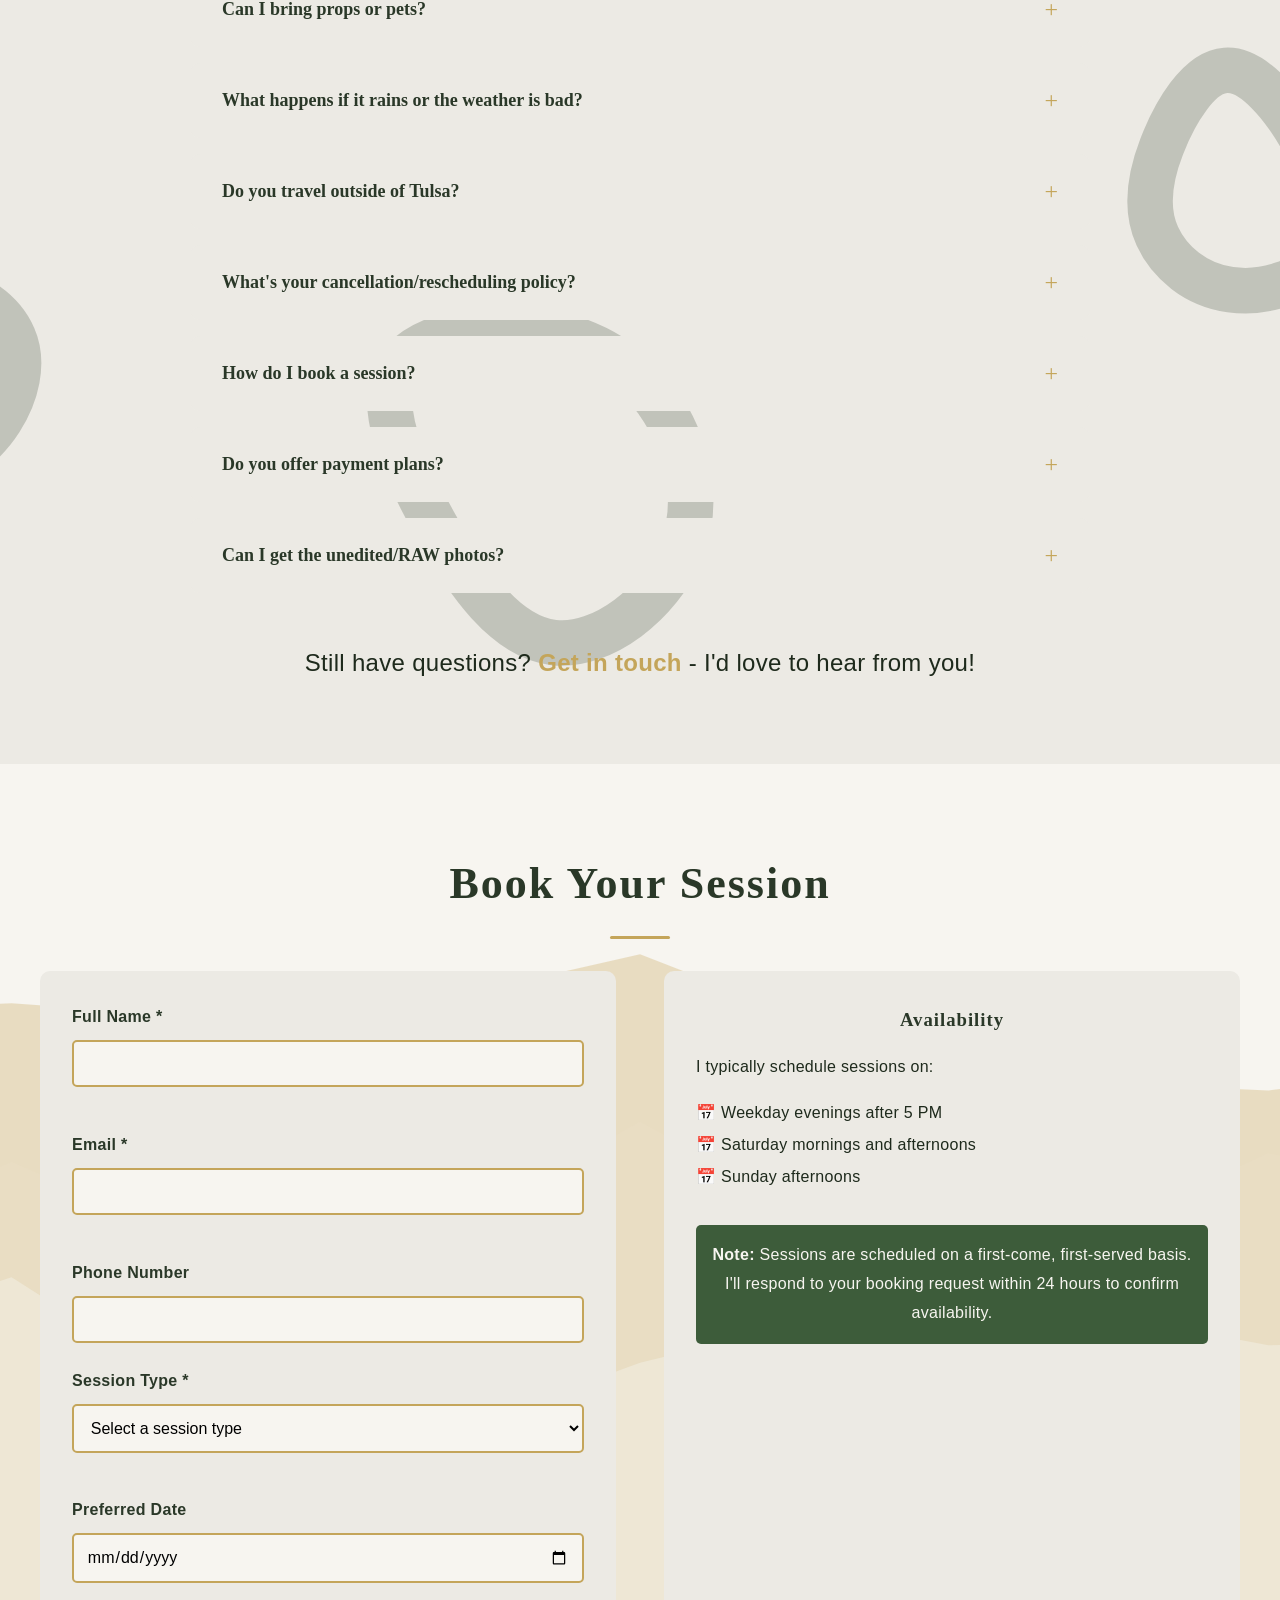
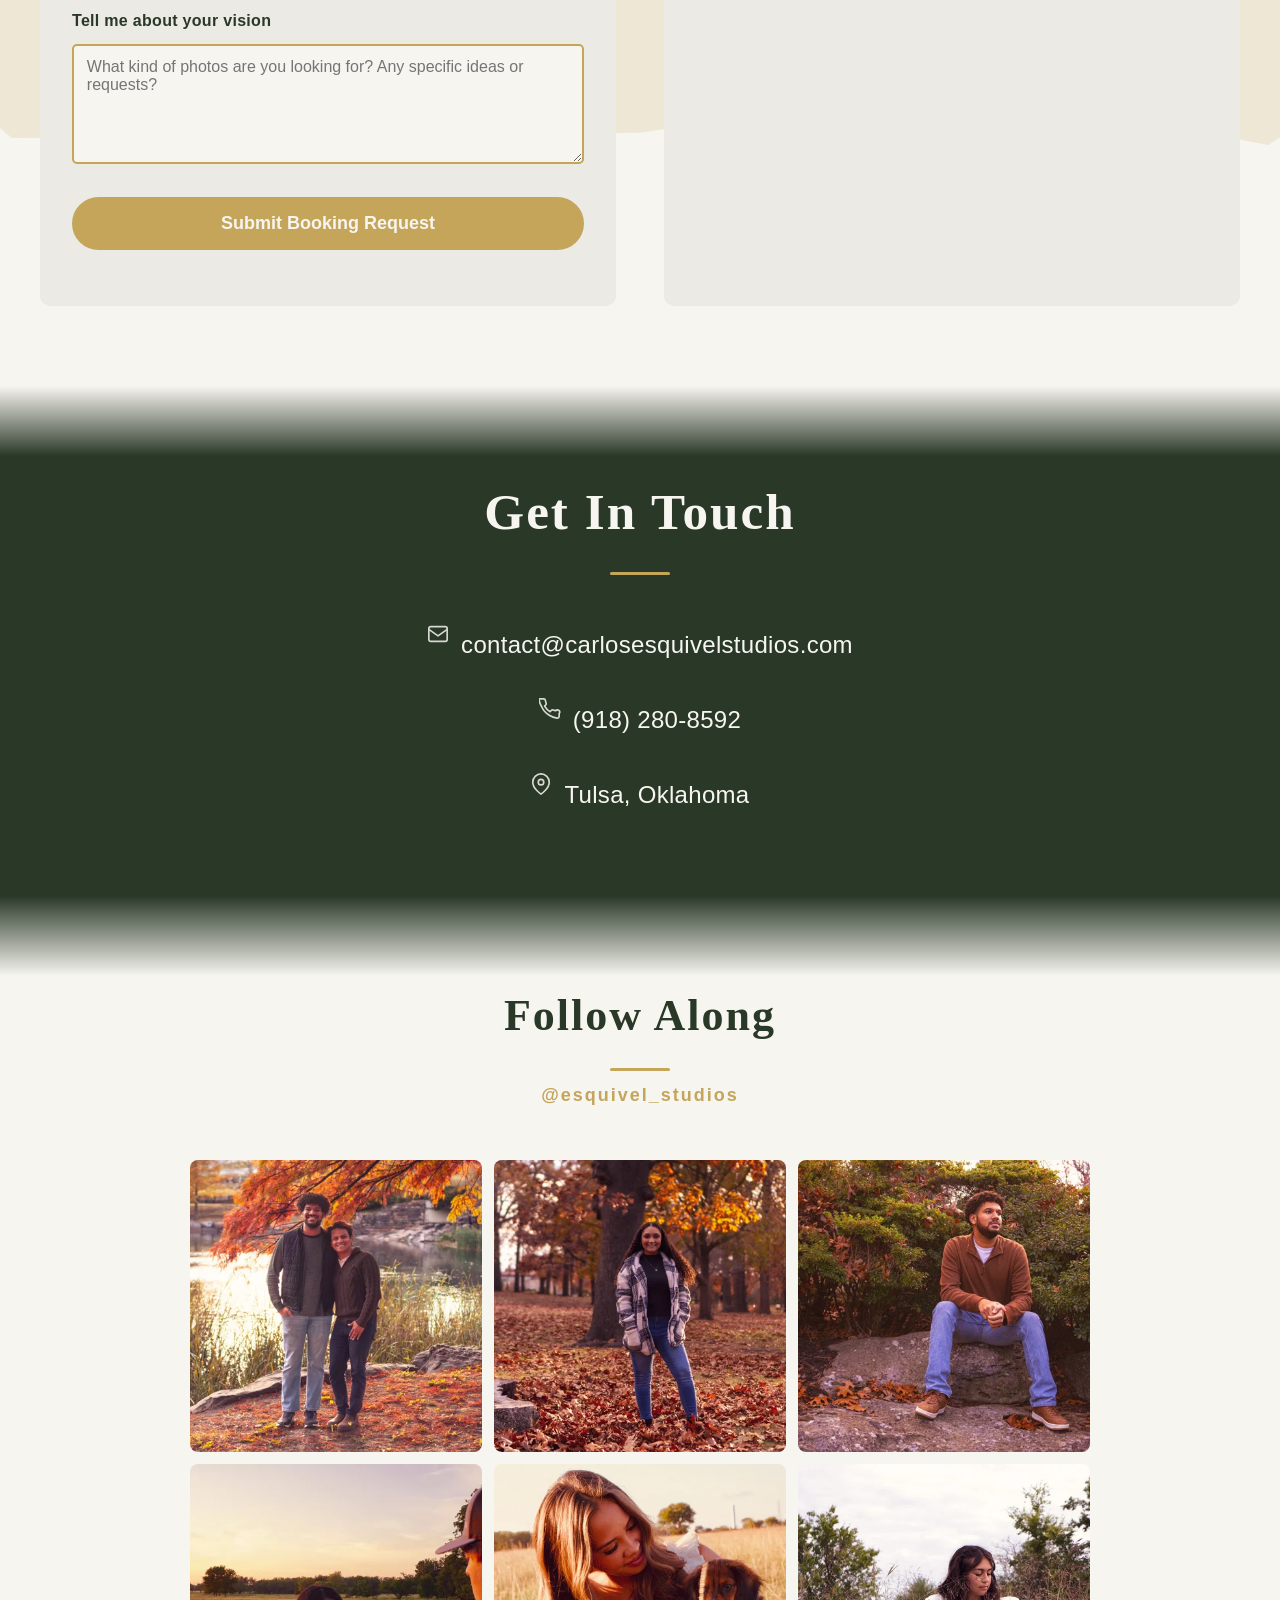
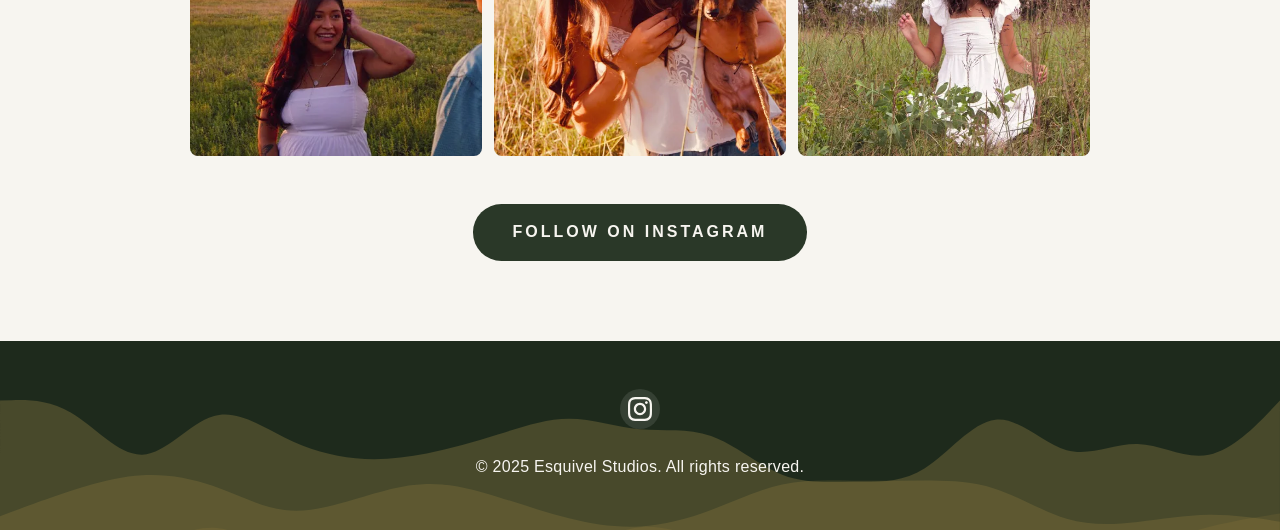
==== commit a9fbb087: "feat: add Carlos photo to About section with two-column layout - Add edited headshot (warm tones, co" ====
--- a/index.html
+++ b/index.html
@@ -458,21 +458,33 @@
     <!-- About Section -->
     <section id="about" class="about fade-in-section">
         <h2 data-en="About Carlos" data-es="Sobre Carlos">About Carlos</h2>
-        <p
-            data-en="Photography has been part of my life since I was thirteen, the moment I got my first cell phone with a camera. I'd pose my siblings, my family members, even my dogs—experimenting with angles, lighting, and capturing genuine moments. That early curiosity grew into a true passion for portrait photography."
-            data-es="La fotografía ha sido parte de mi vida desde los trece años, cuando obtuve mi primer teléfono con cámara. Posaba a mis hermanos, a mi familia, incluso a mis perros—experimentando con ángulos, iluminación y capturando momentos genuinos. Esa curiosidad temprana se convirtió en una verdadera pasión por la fotografía de retrato.">
-            Photography has been part of my life since I was thirteen, the moment I got my first cell phone with a
-            camera. I'd pose my siblings, my family members, even my dogs—experimenting with angles, lighting, and
-            capturing genuine moments. That early curiosity grew into a true passion for portrait photography.
-        </p>
-        <p
-            data-en="What I love most is being part of someone's special moment. Whether it's a senior milestone, a couple's engagement, or a family celebrating together, I'm there to capture memories you'll cherish for years to come. My approach is simple: get to know you, understand what you're celebrating, and create images that feel authentic to who you are."
-            data-es="Lo que más me gusta es ser parte del momento especial de alguien. Ya sea un logro de preparatoria, el compromiso de una pareja o una familia celebrando junta, estoy ahí para capturar recuerdos que atesorarás por años. Mi enfoque es simple: conocerte, entender lo que celebras y crear imágenes que se sientan auténticas a quien eres.">
-            What I love most is being part of someone's special moment. Whether it's a senior milestone, a couple's
-            engagement, or a family celebrating together, I'm there to capture memories you'll cherish for years to
-            come. My approach is simple: get to know you, understand what you're celebrating, and create images that
-            feel authentic to who you are.
-        </p>
+        <div class="about-content">
+            <div class="about-photo">
+                <picture>
+                    <source srcset="Images/about-carlos.webp" type="image/webp">
+                    <img src="Images/about-carlos.jpg"
+                        alt="Carlos Esquivel, Tulsa photographer, on location with camera in hand"
+                        width="900" height="600">
+                </picture>
+            </div>
+            <div class="about-text">
+                <p
+                    data-en="Photography has been part of my life since I was thirteen, the moment I got my first cell phone with a camera. I'd pose my siblings, my family members, even my dogs—experimenting with angles, lighting, and capturing genuine moments. That early curiosity grew into a true passion for portrait photography."
+                    data-es="La fotografía ha sido parte de mi vida desde los trece años, cuando obtuve mi primer teléfono con cámara. Posaba a mis hermanos, a mi familia, incluso a mis perros—experimentando con ángulos, iluminación y capturando momentos genuinos. Esa curiosidad temprana se convirtió en una verdadera pasión por la fotografía de retrato.">
+                    Photography has been part of my life since I was thirteen, the moment I got my first cell phone with a
+                    camera. I'd pose my siblings, my family members, even my dogs—experimenting with angles, lighting, and
+                    capturing genuine moments. That early curiosity grew into a true passion for portrait photography.
+                </p>
+                <p
+                    data-en="What I love most is being part of someone's special moment. Whether it's a senior milestone, a couple's engagement, or a family celebrating together, I'm there to capture memories you'll cherish for years to come. My approach is simple: get to know you, understand what you're celebrating, and create images that feel authentic to who you are."
+                    data-es="Lo que más me gusta es ser parte del momento especial de alguien. Ya sea un logro de preparatoria, el compromiso de una pareja o una familia celebrando junta, estoy ahí para capturar recuerdos que atesorarás por años. Mi enfoque es simple: conocerte, entender lo que celebras y crear imágenes que se sientan auténticas a quien eres.">
+                    What I love most is being part of someone's special moment. Whether it's a senior milestone, a couple's
+                    engagement, or a family celebrating together, I'm there to capture memories you'll cherish for years to
+                    come. My approach is simple: get to know you, understand what you're celebrating, and create images that
+                    feel authentic to who you are.
+                </p>
+            </div>
+        </div>
     </section>
 
     <!-- Quote Break -->
--- a/HomepageStyles.css
+++ b/HomepageStyles.css
@@ -749,16 +749,36 @@
 	color: var(--primary);
 }
 
-.about p {
+.about-content {
+	display: grid;
+	grid-template-columns: 1fr 1.4fr;
+	gap: 3.5rem;
+	align-items: center;
+	max-width: 1100px;
+	margin: 0 auto;
+}
+
+.about-photo {
+	border-radius: 14px;
+	overflow: hidden;
+	box-shadow: 0 12px 40px rgba(0, 0, 0, 0.35);
+}
+
+.about-photo img {
+	width: 100%;
+	height: auto;
+	display: block;
+}
+
+.about-text p {
 	font-size: var(--text-base);
 	line-height: 1.9;
 	text-align: left;
-	max-width: 720px;
-	margin: 0 auto 1.5rem auto;
+	margin-bottom: 1.5rem;
 	color: rgba(245, 243, 240, 0.92);
 }
 
-.about p:last-child {
+.about-text p:last-child {
 	margin-bottom: 0;
 }
 
@@ -2110,6 +2130,12 @@
 		margin-bottom: 0.6rem;
 	}
 
+	/* About - Mobile */
+	.about-content {
+		grid-template-columns: 1fr;
+		gap: 2rem;
+	}
+
 	/* Booking - Mobile */
 	.booking-container {
 		grid-template-columns: 1fr;
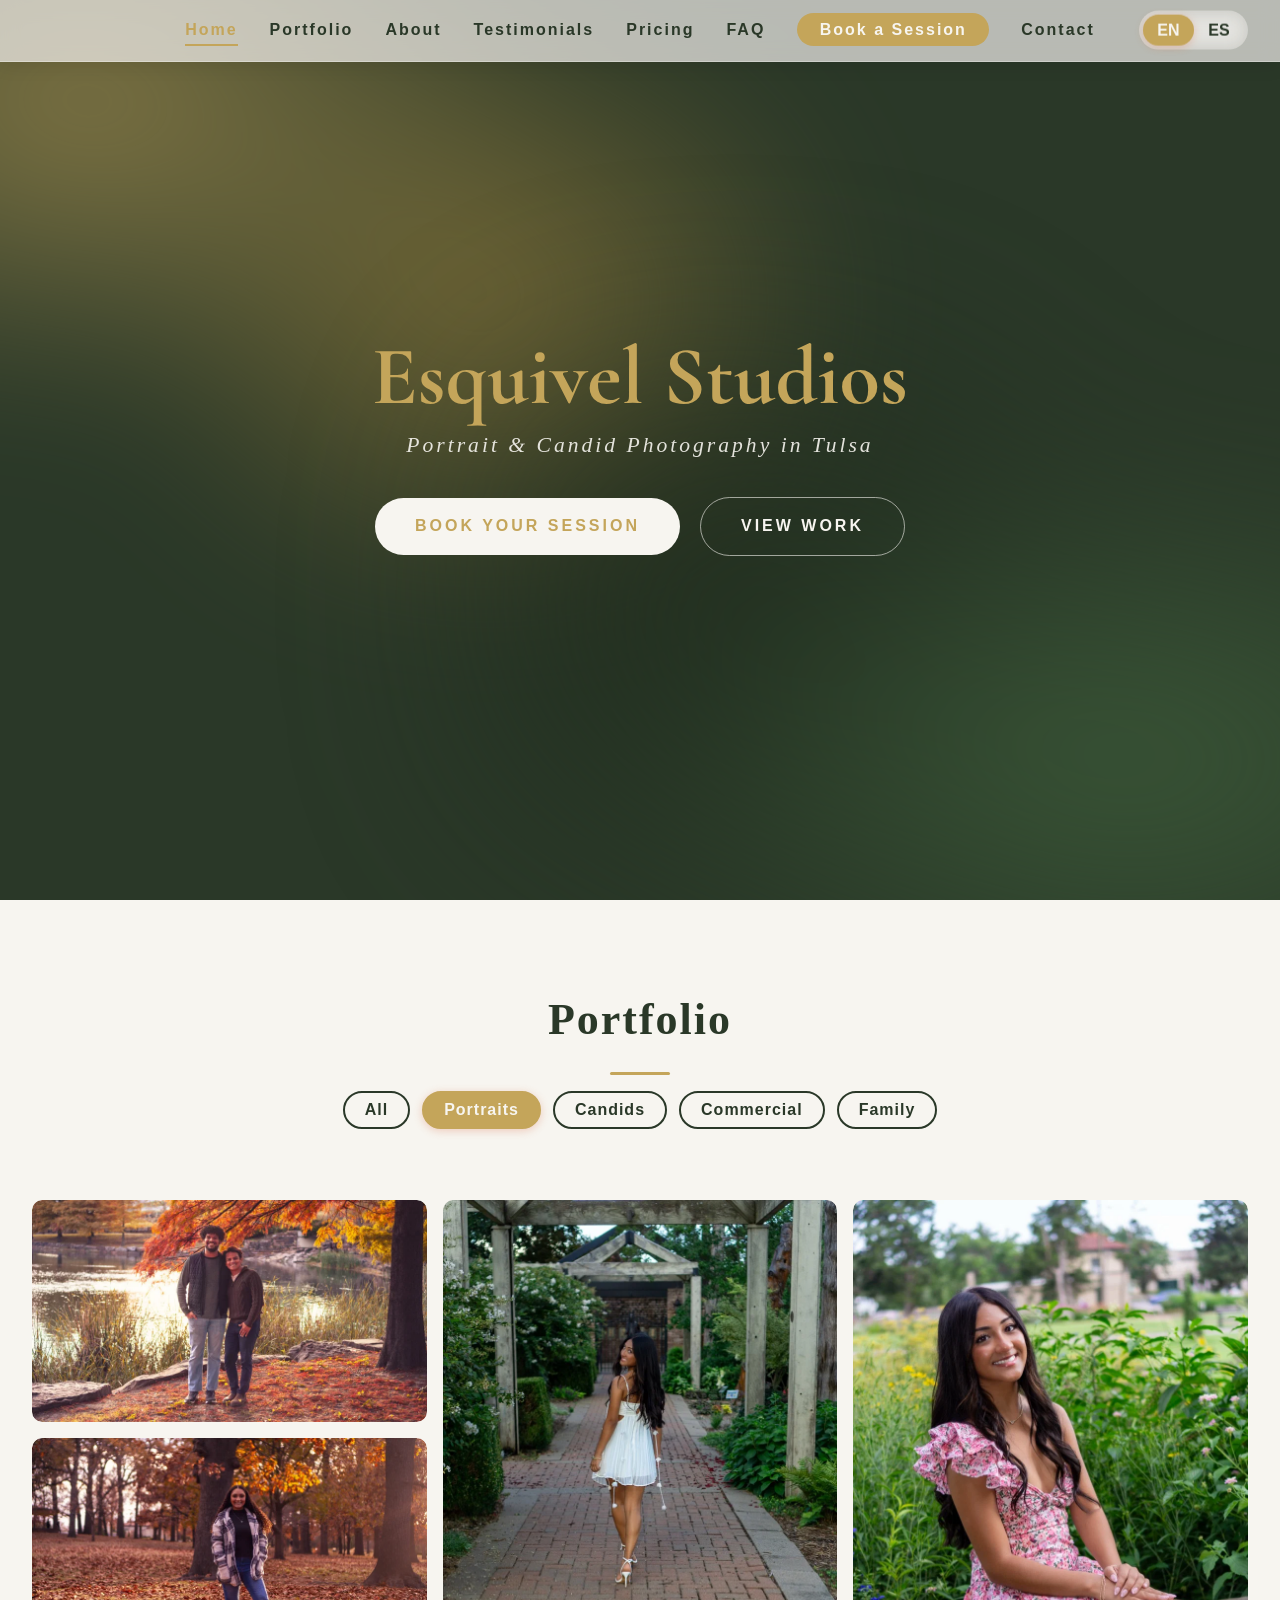
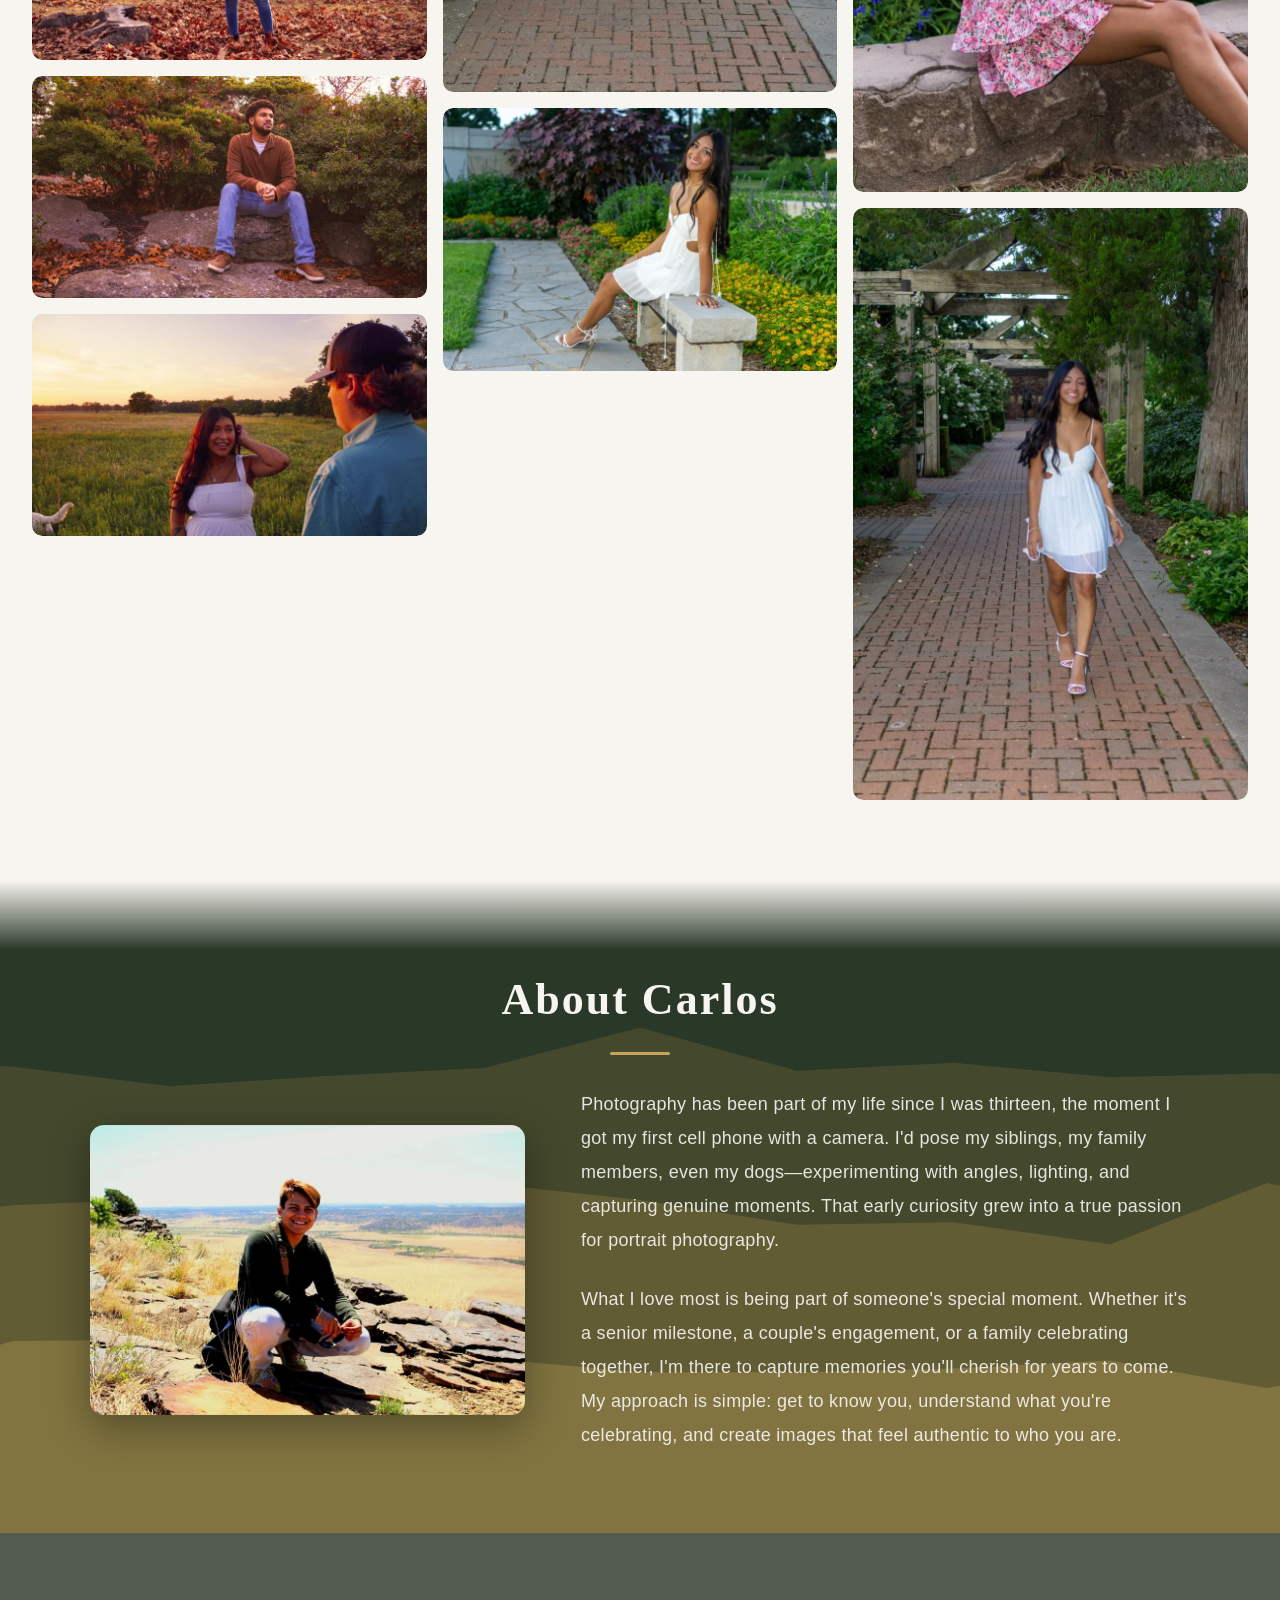
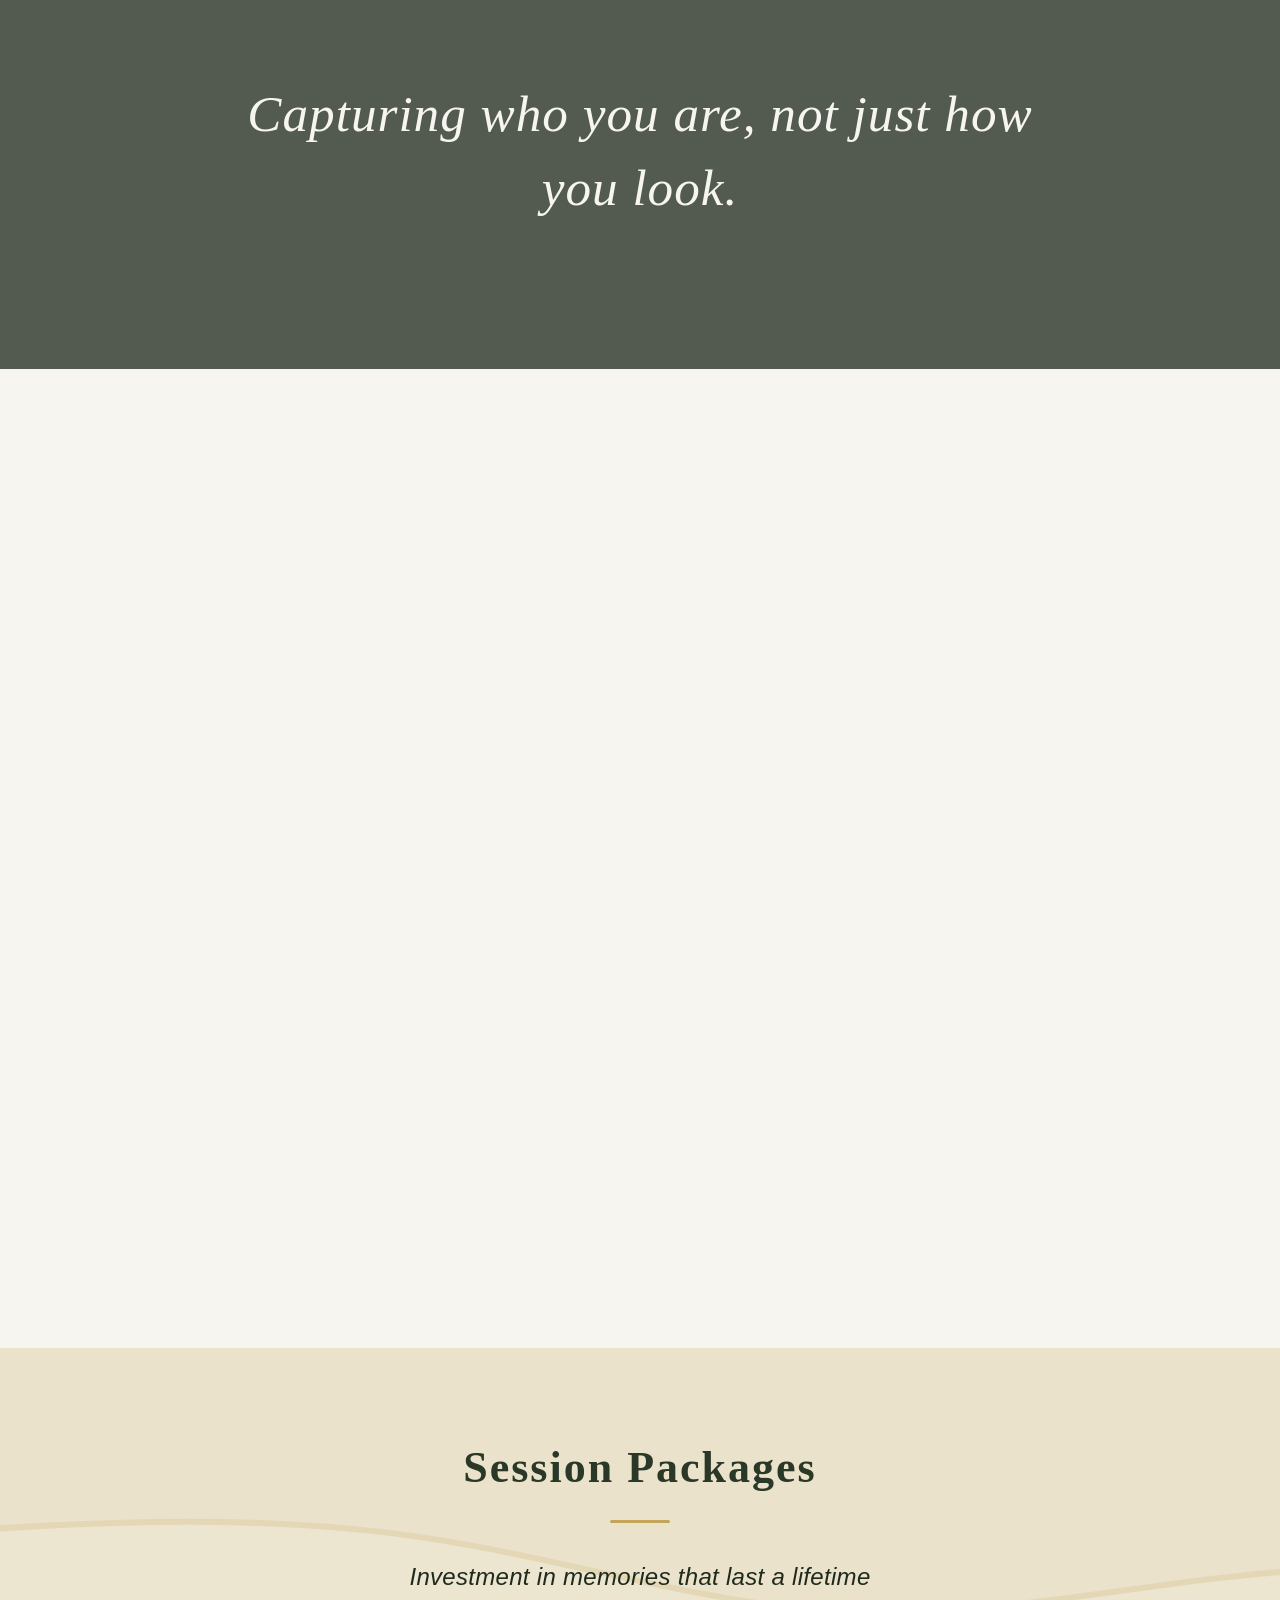
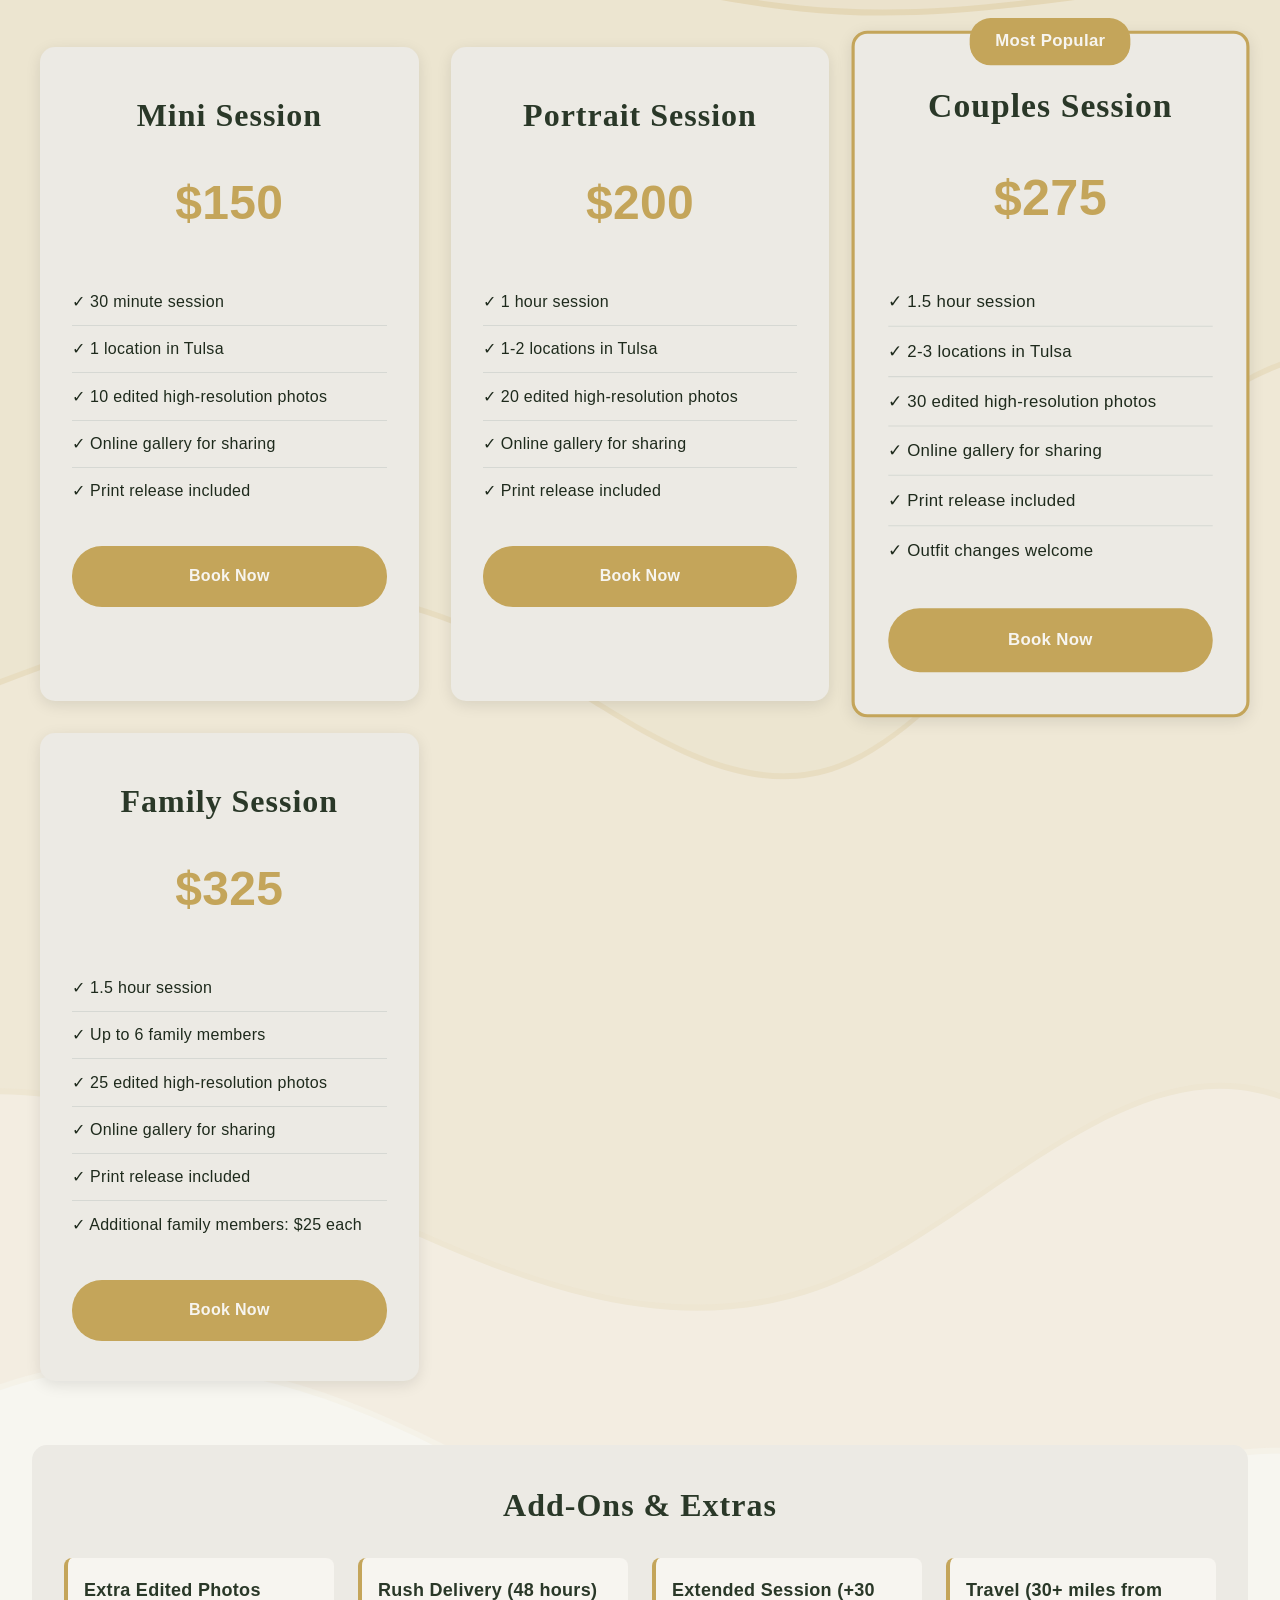
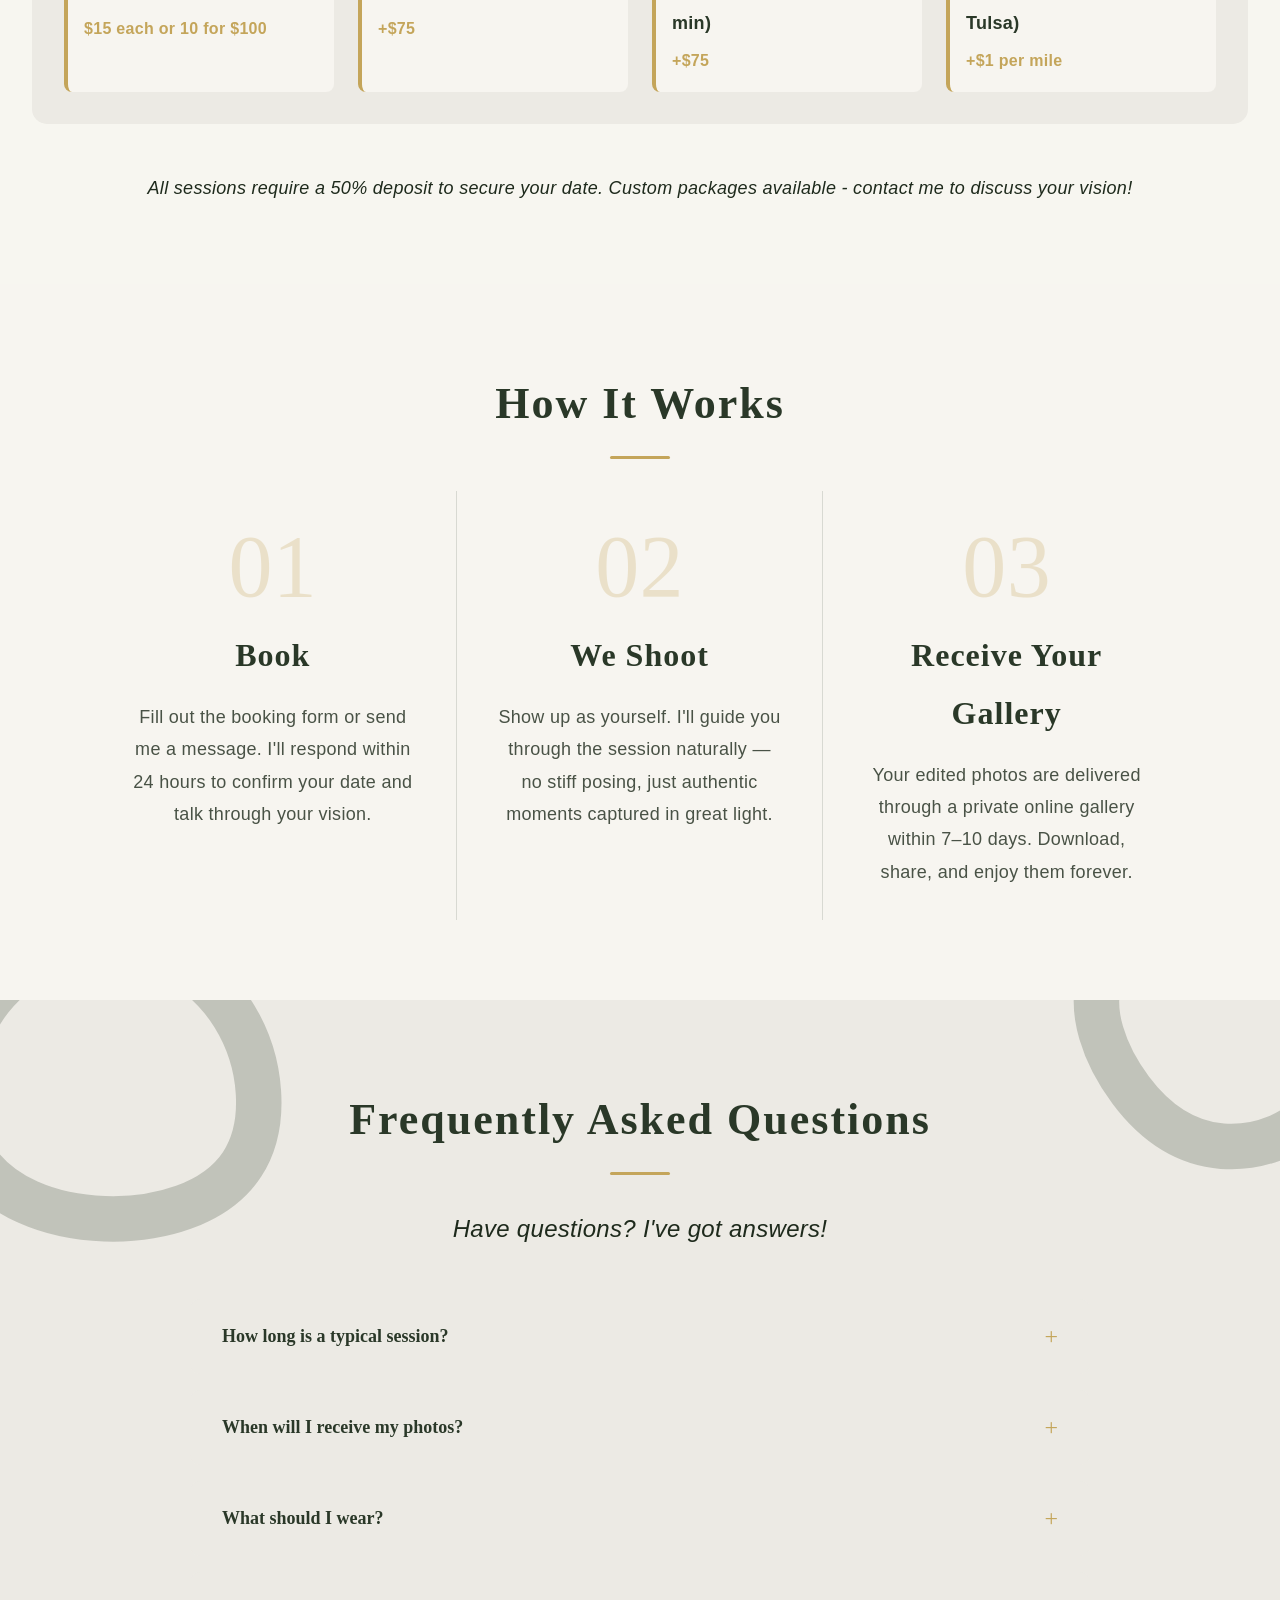
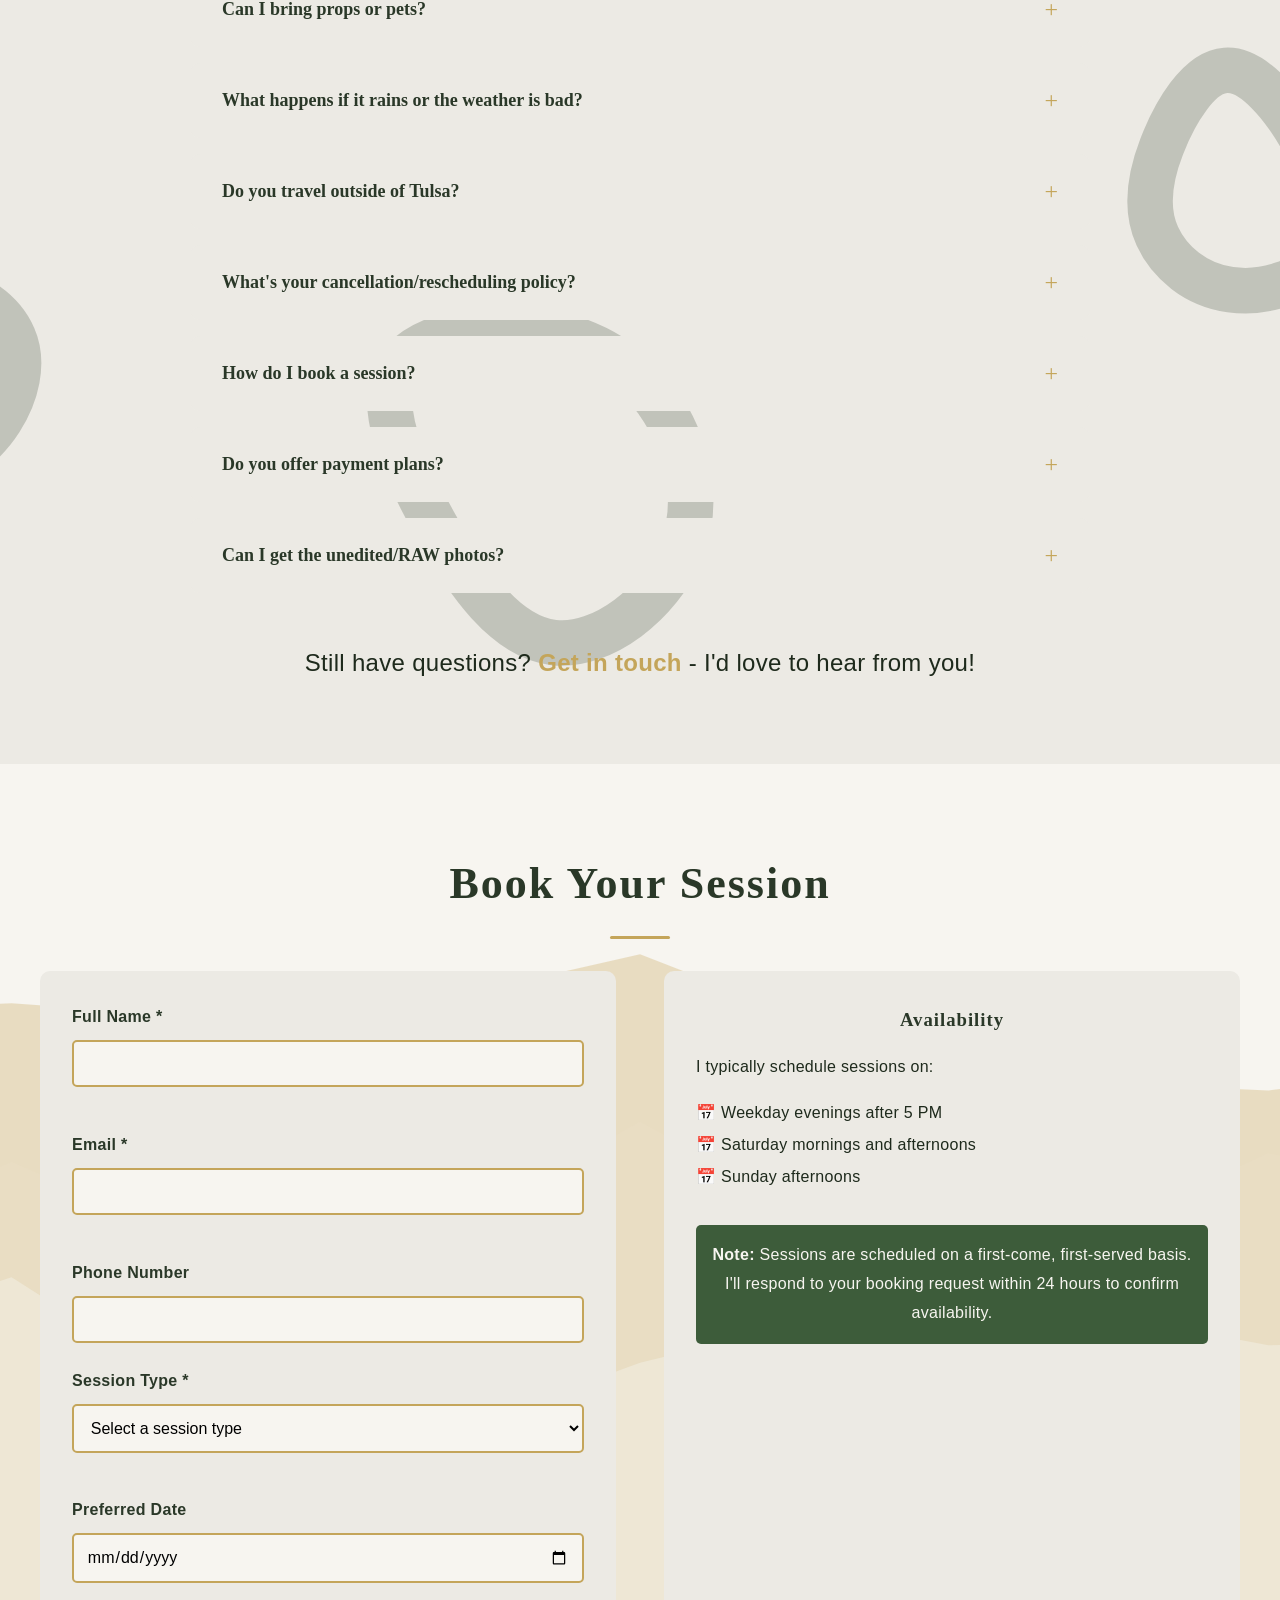
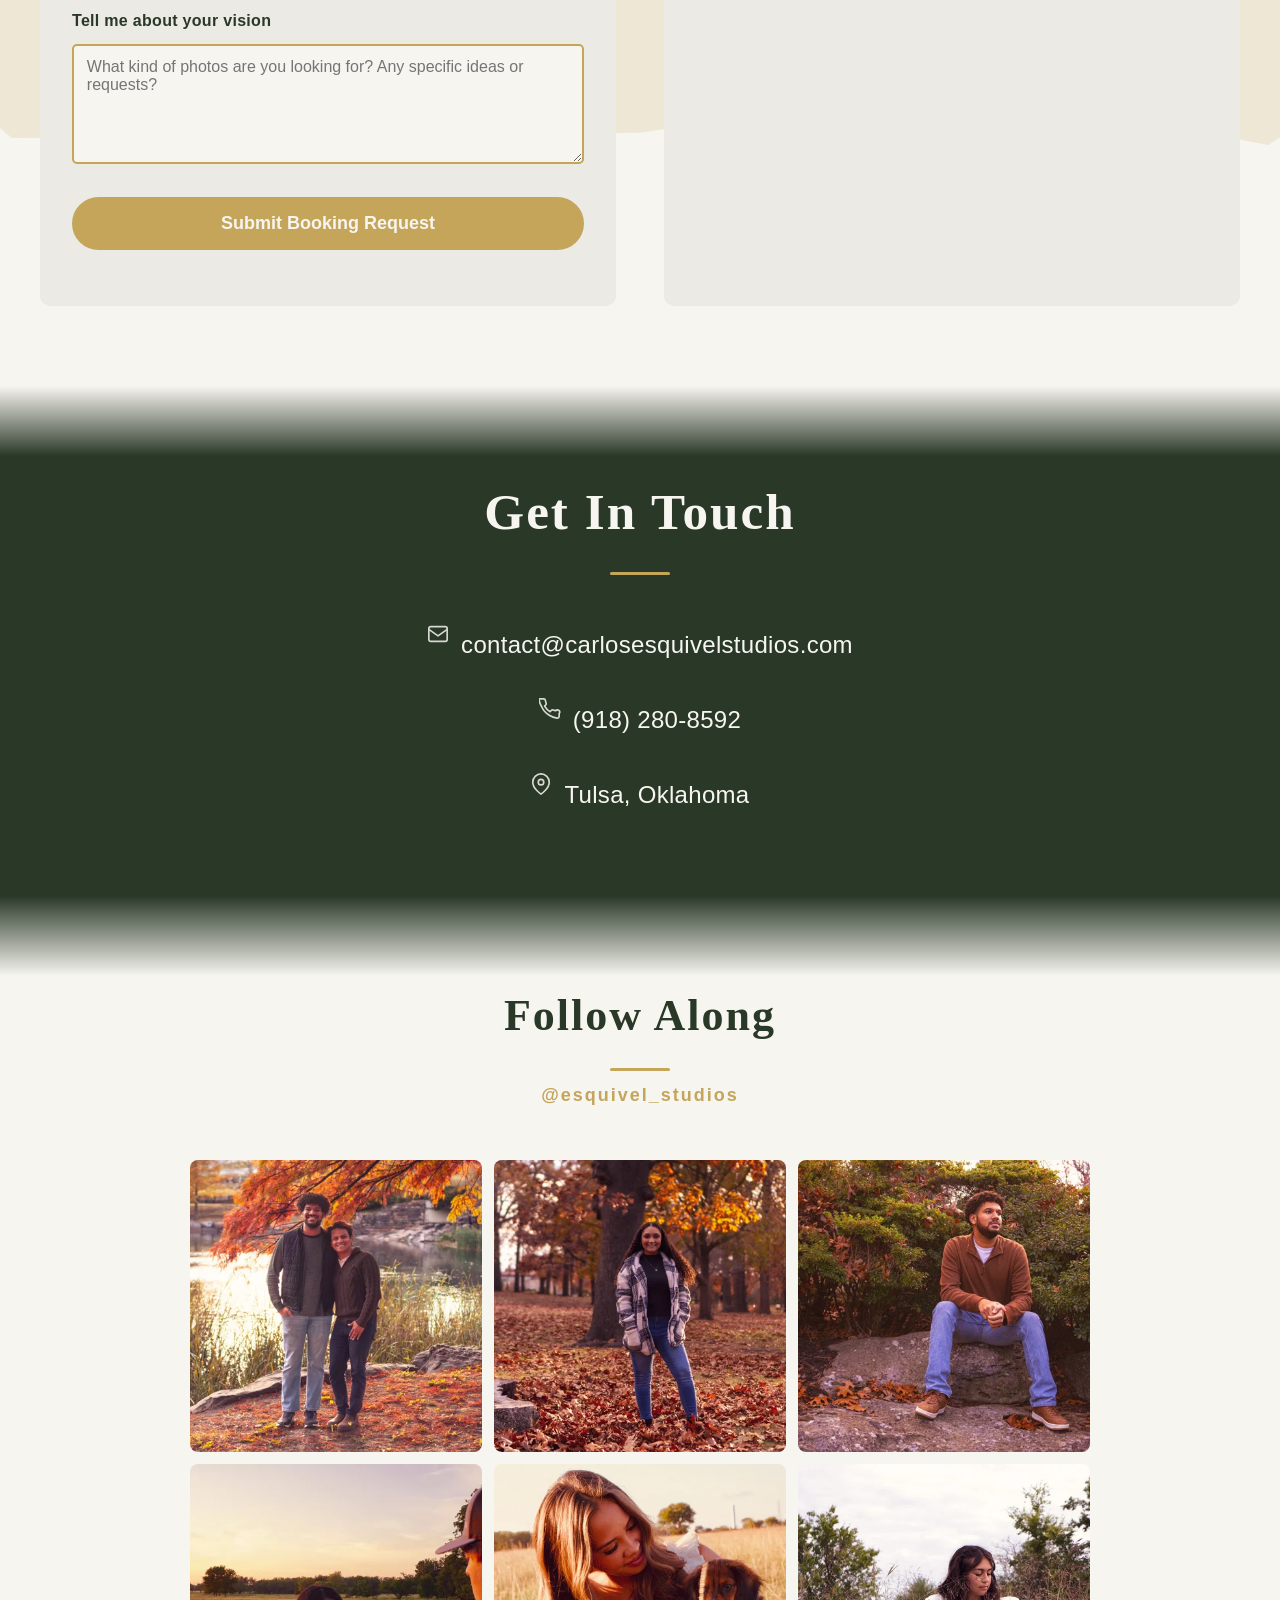
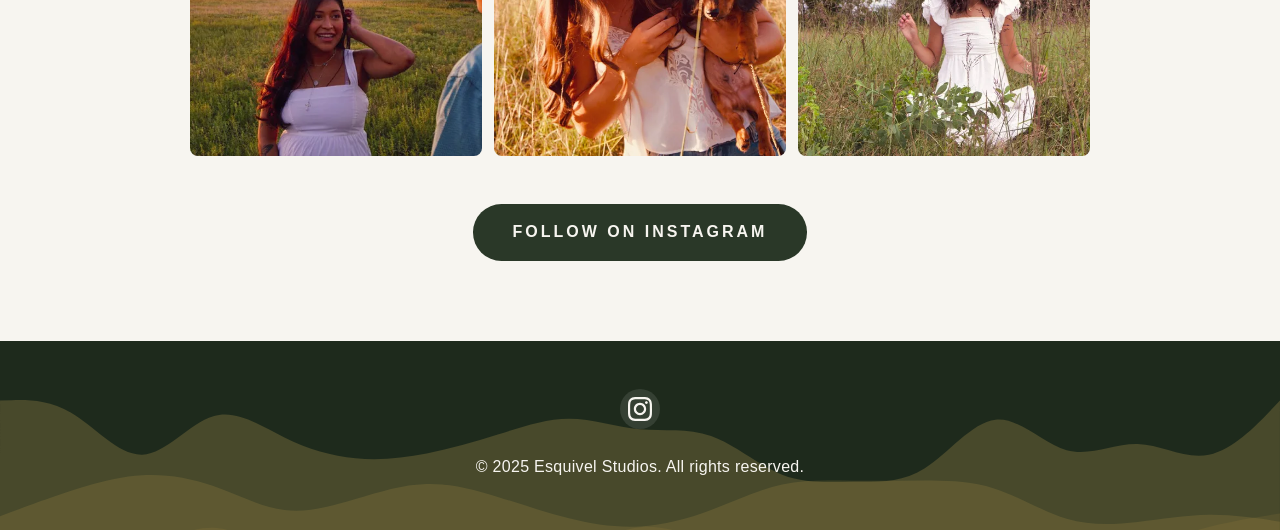
==== commit 62e88807: "feat: add 4 masonry restoration photos to commercial gallery - Edited DSC04313/303/316/318: removed " ====
--- a/index.html
+++ b/index.html
@@ -452,6 +452,38 @@
                         alt="Multi-generational family portrait of four women outdoors, Tulsa Oklahoma photographer" loading="lazy">
                 </picture>
             </div>
+            <div class="gallery-item" data-full="Images/Full/commercial-42.webp" data-category="commercial">
+                <picture>
+                    <source srcset="Images/Thumbnails/commercial-42.webp 800w" sizes="(max-width: 768px) calc(50vw - 1rem), 466px" type="image/webp">
+                    <img src="Images/Thumbnails/commercial-42.jpg"
+                        srcset="Images/Thumbnails/commercial-42.jpg 800w" sizes="(max-width: 768px) calc(50vw - 1rem), 466px"
+                        alt="Repurposed 100-year-old brick retaining wall with pink azaleas, Esquivel Masonry restoration Tulsa Oklahoma" loading="lazy">
+                </picture>
+            </div>
+            <div class="gallery-item" data-full="Images/Full/commercial-43.webp" data-category="commercial">
+                <picture>
+                    <source srcset="Images/Thumbnails/commercial-43.webp 800w" sizes="(max-width: 768px) calc(50vw - 1rem), 466px" type="image/webp">
+                    <img src="Images/Thumbnails/commercial-43.jpg"
+                        srcset="Images/Thumbnails/commercial-43.jpg 800w" sizes="(max-width: 768px) calc(50vw - 1rem), 466px"
+                        alt="Full facade of century-old Tudor brick home with restored porch and repurposed brick wall, Tulsa Oklahoma" loading="lazy">
+                </picture>
+            </div>
+            <div class="gallery-item" data-full="Images/Full/commercial-44.webp" data-category="commercial">
+                <picture>
+                    <source srcset="Images/Thumbnails/commercial-44.webp 800w" sizes="(max-width: 768px) calc(50vw - 1rem), 466px" type="image/webp">
+                    <img src="Images/Thumbnails/commercial-44.jpg"
+                        srcset="Images/Thumbnails/commercial-44.jpg 800w" sizes="(max-width: 768px) calc(50vw - 1rem), 466px"
+                        alt="Corner detail of reclaimed brick retaining wall, masonry restoration on 100-year-old Tulsa home" loading="lazy">
+                </picture>
+            </div>
+            <div class="gallery-item" data-full="Images/Full/commercial-45.webp" data-category="commercial">
+                <picture>
+                    <source srcset="Images/Thumbnails/commercial-45.webp 800w" sizes="(max-width: 768px) calc(50vw - 1rem), 466px" type="image/webp">
+                    <img src="Images/Thumbnails/commercial-45.jpg"
+                        srcset="Images/Thumbnails/commercial-45.jpg 800w" sizes="(max-width: 768px) calc(50vw - 1rem), 466px"
+                        alt="Close-up of repurposed reclaimed brick wall with garden greenery, Esquivel Masonry Tulsa" loading="lazy">
+                </picture>
+            </div>
         </div>
     </section>
 
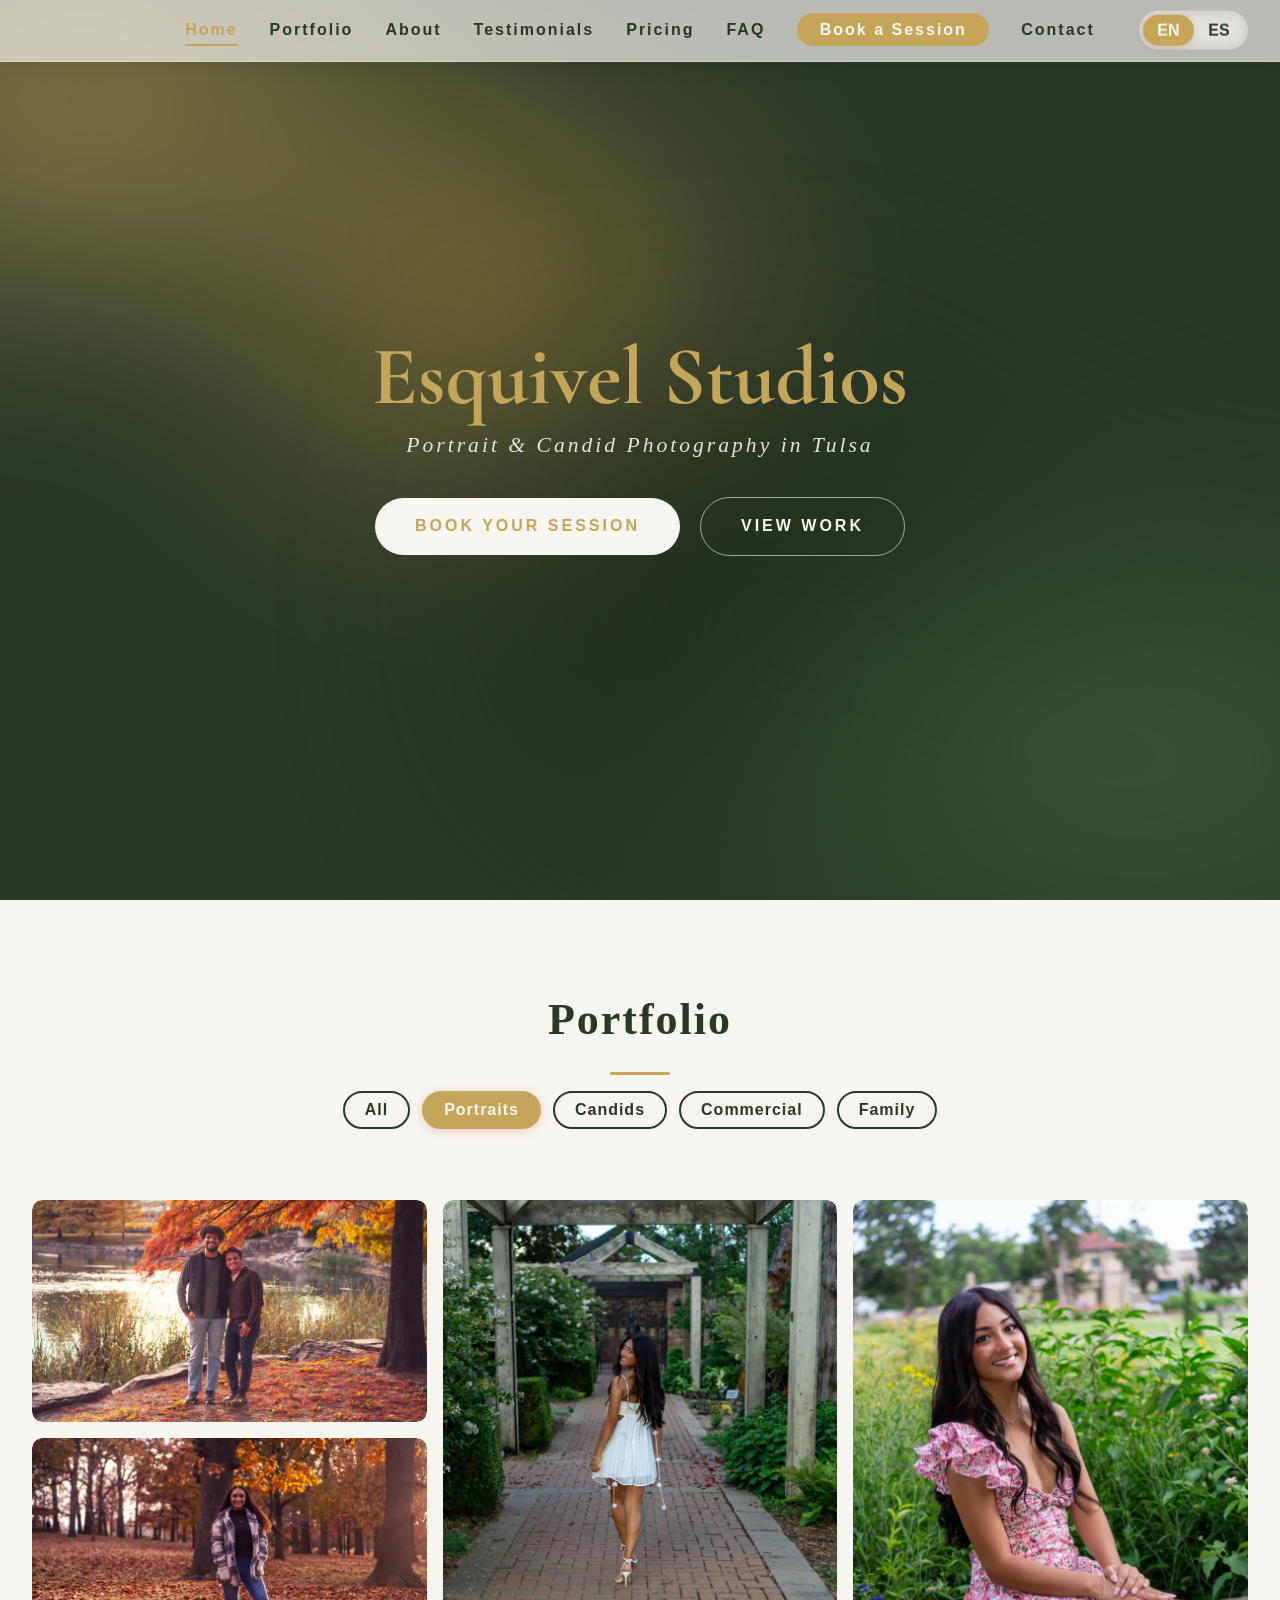
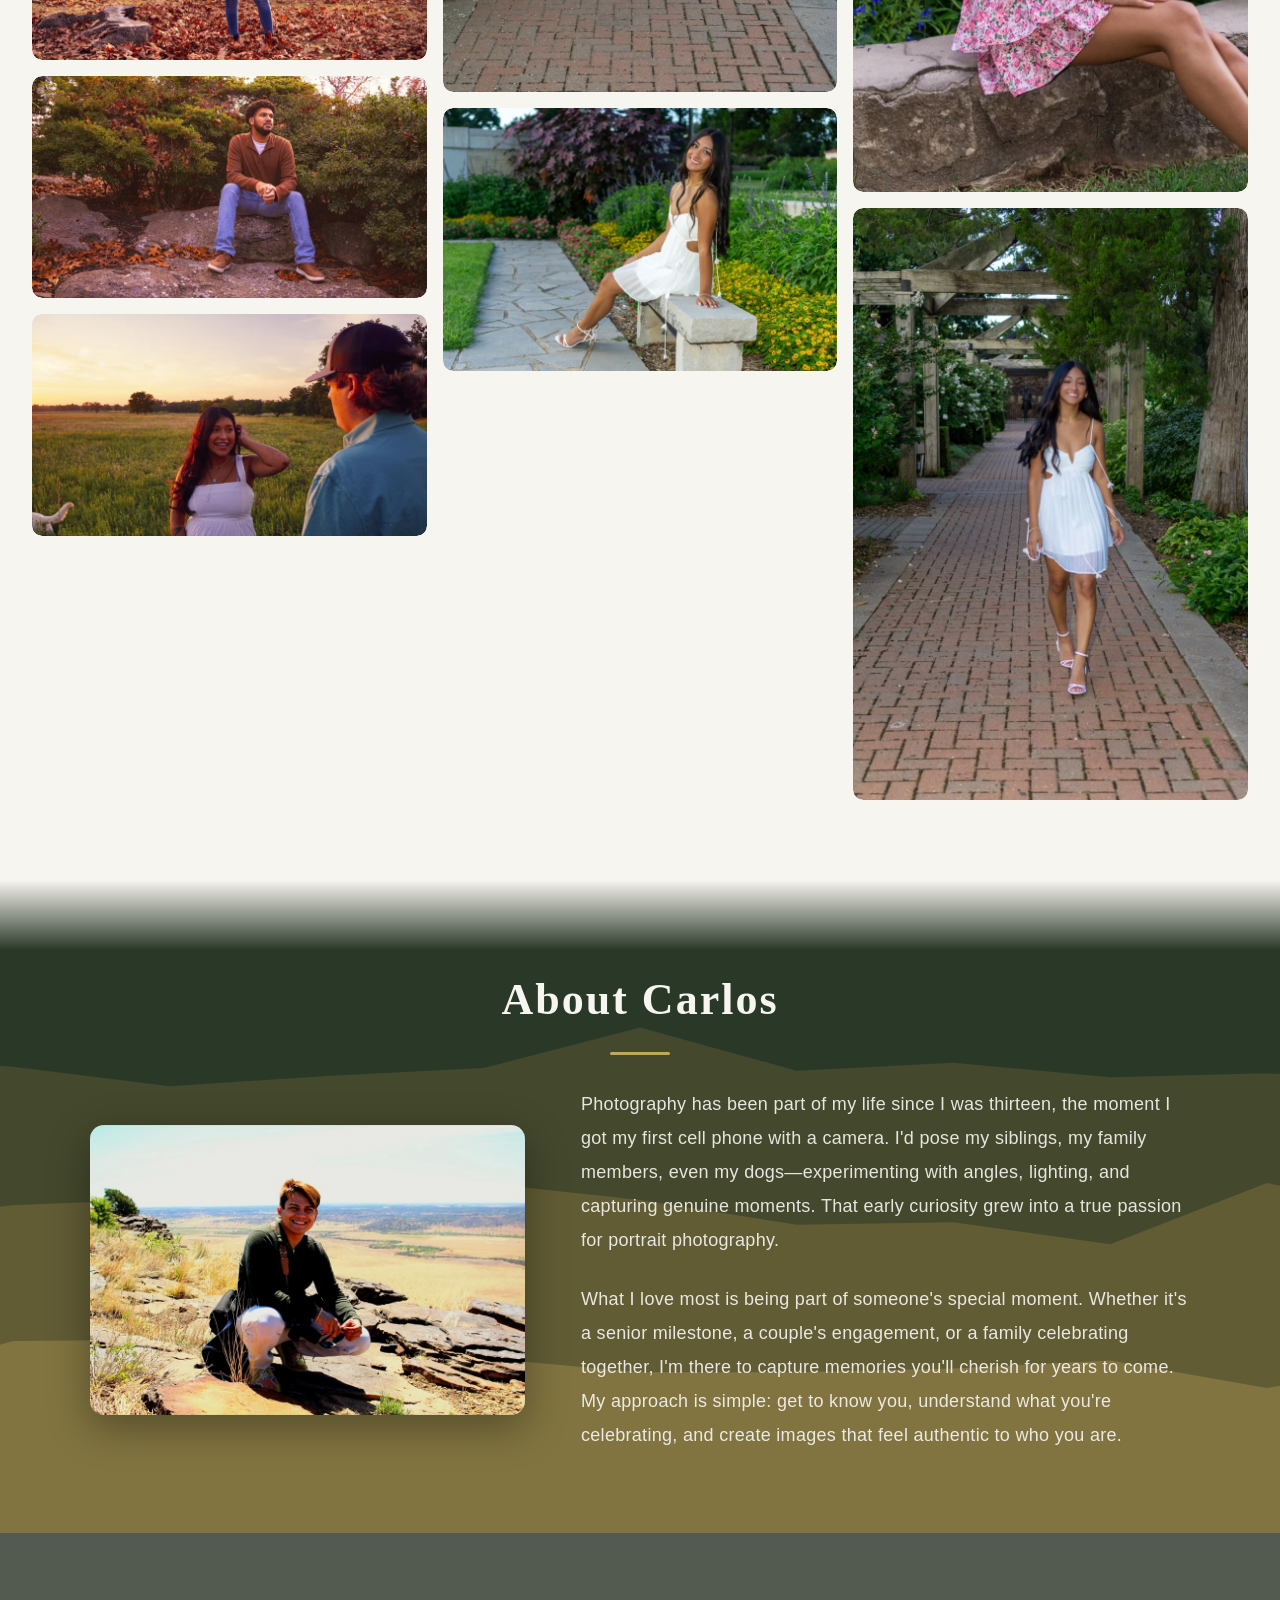
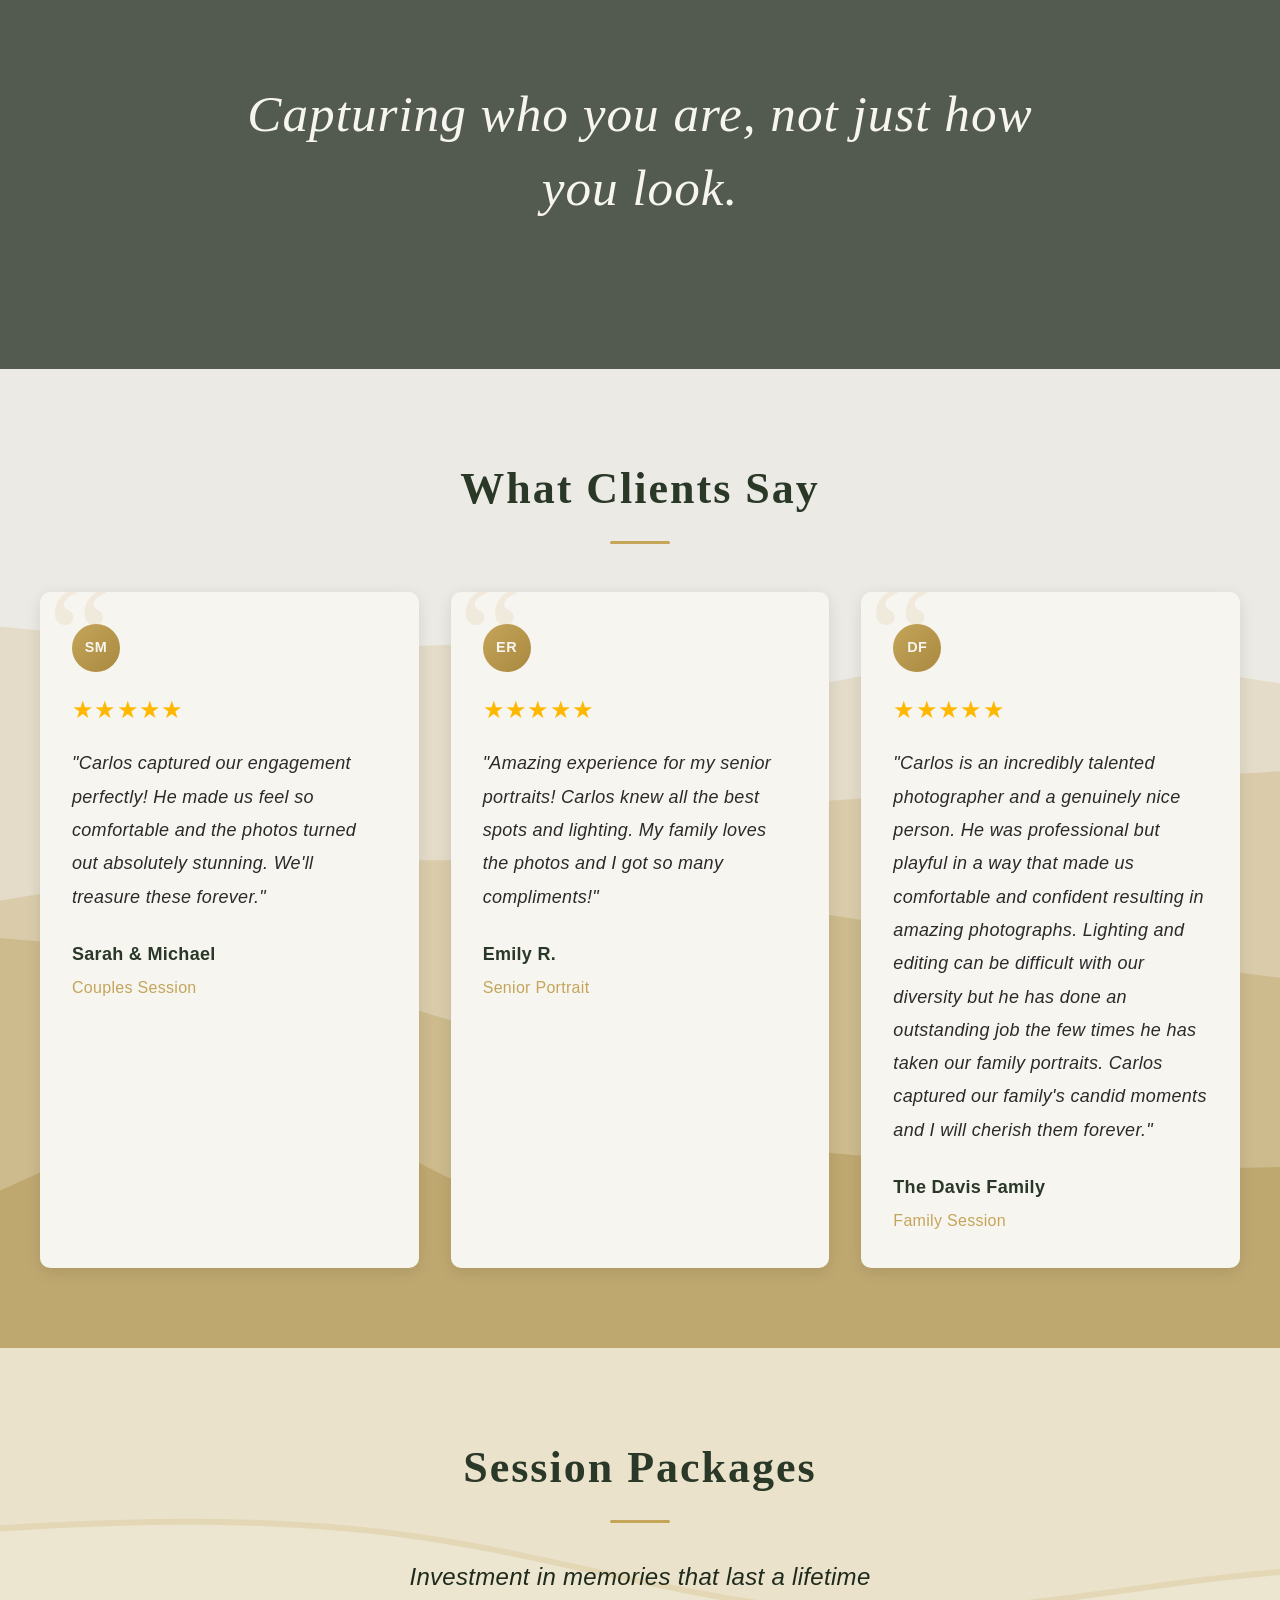
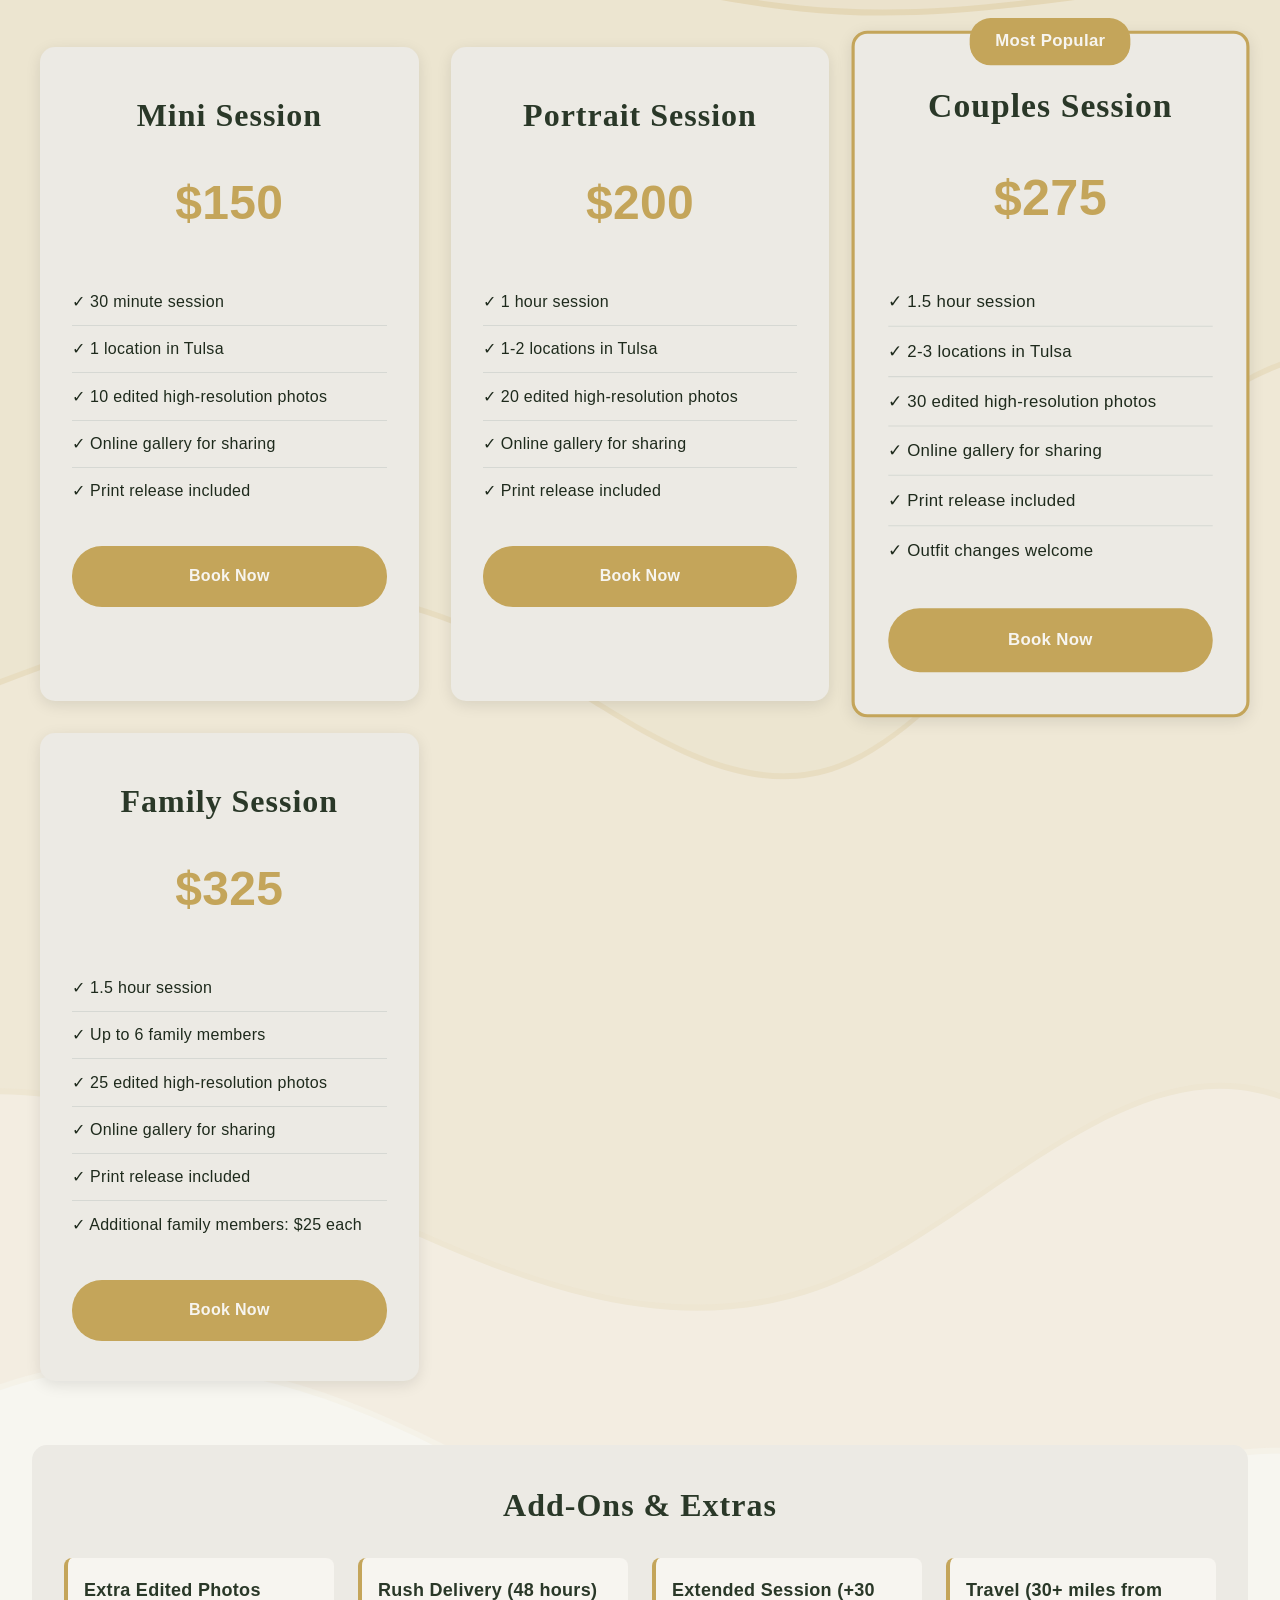
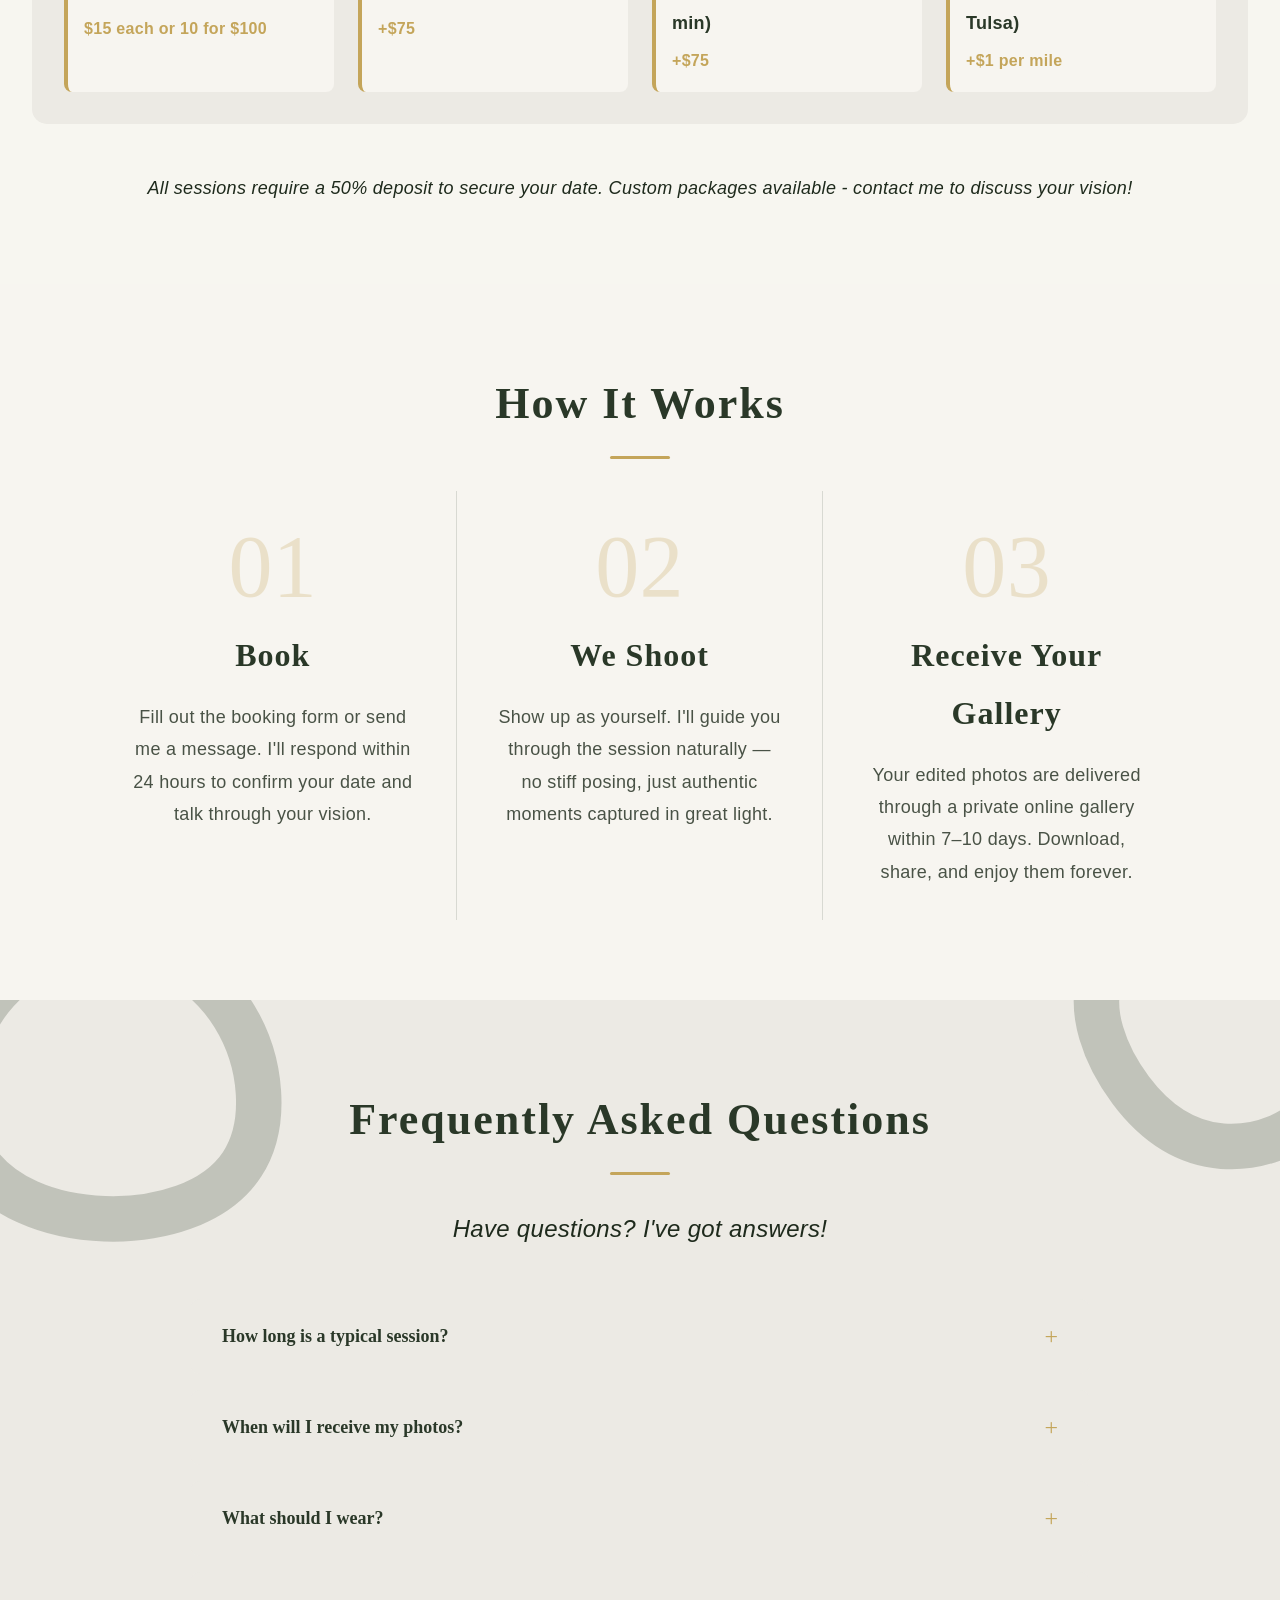
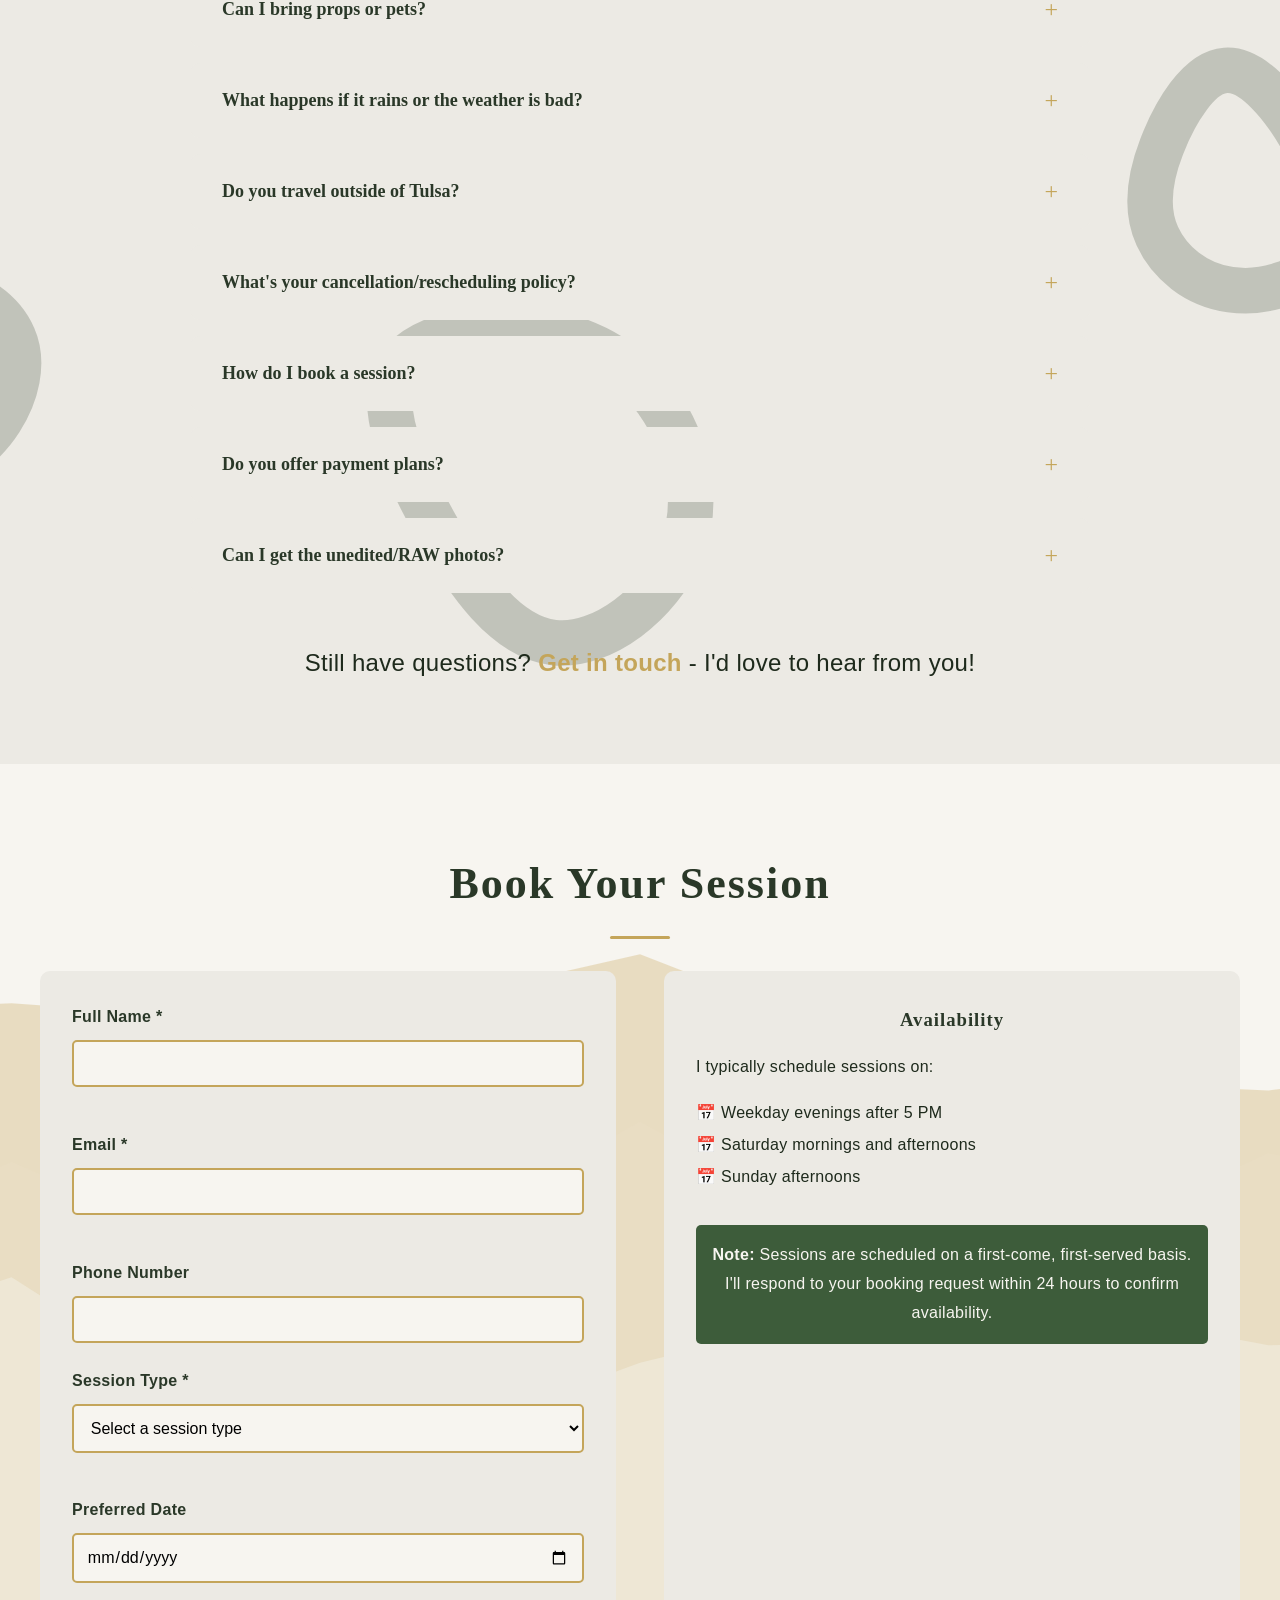
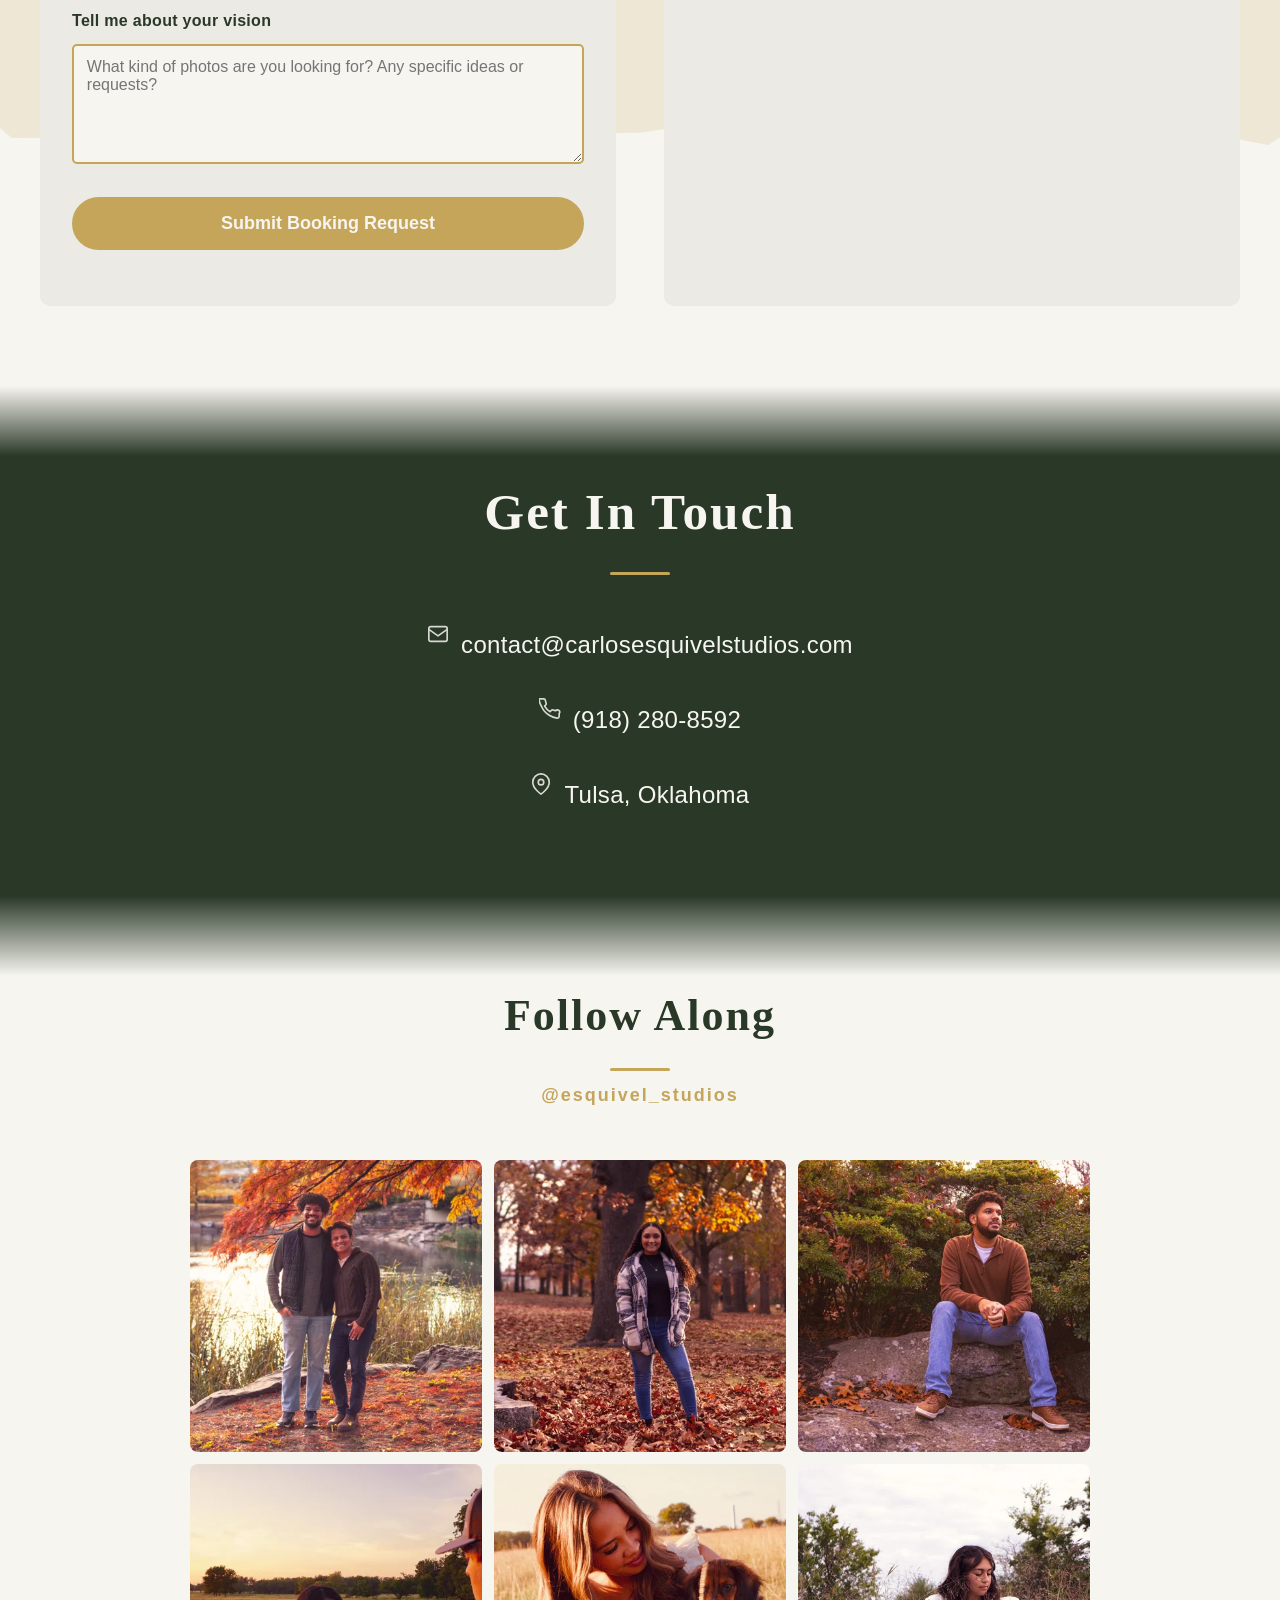
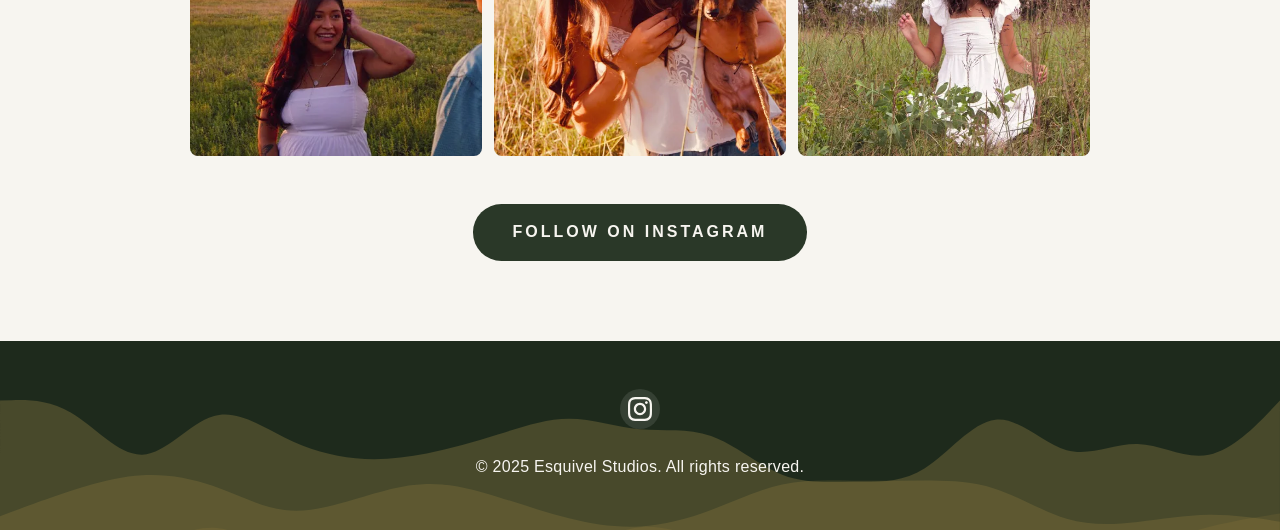
==== commit c29c95ae: "feat: scroll progress bar, FAQ smooth animation, testimonial stagger - Gold scroll progress bar fixe" ====
--- a/index.html
+++ b/index.html
@@ -106,6 +106,7 @@
 </head>
 
 <body>
+    <div id="scroll-progress" aria-hidden="true"></div>
     <!-- Navigation -->
     <nav>
         <button class="menu-toggle" aria-label="Toggle menu">
--- a/HomepageStyles.css
+++ b/HomepageStyles.css
@@ -6,6 +6,19 @@
 	margin: 0;
 	padding: 0;
 	box-sizing: border-box;
+}
+
+/* Scroll progress bar */
+#scroll-progress {
+	position: fixed;
+	top: 0;
+	left: 0;
+	height: 3px;
+	width: 0%;
+	background: linear-gradient(to right, var(--accent), var(--accent-dark));
+	z-index: 10002;
+	pointer-events: none;
+	transition: width 0.08s linear;
 }
 
 :root {
@@ -373,9 +386,8 @@
 	font-style: italic;
 	font-weight: var(--weight-light);
 	letter-spacing: var(--spacing-wider);
-	opacity: 0.9;
-}
-
+	animation: heroSlideUpSubtle 0.85s cubic-bezier(0.4, 0, 0.2, 1) 0.85s both;
+}
 
 .hero-cta {
 	display: flex;
@@ -384,6 +396,7 @@
 	align-items: center;
 	flex-wrap: wrap;
 	margin-top: 0.5rem;
+	animation: heroSlideUp 0.85s cubic-bezier(0.4, 0, 0.2, 1) 1.2s both;
 }
 
 .cta-button {
@@ -435,7 +448,7 @@
 	box-shadow: 0 8px 24px rgba(0, 0, 0, 0.2);
 }
 
-/* Hero SVG Animation */
+/* Hero entrance animations */
 @keyframes logo-fade-in {
 	from {
 		opacity: 0;
@@ -443,6 +456,28 @@
 	}
 	to {
 		opacity: 1;
+		transform: translateY(0);
+	}
+}
+
+@keyframes heroSlideUp {
+	from {
+		opacity: 0;
+		transform: translateY(20px);
+	}
+	to {
+		opacity: 1;
+		transform: translateY(0);
+	}
+}
+
+@keyframes heroSlideUpSubtle {
+	from {
+		opacity: 0;
+		transform: translateY(20px);
+	}
+	to {
+		opacity: 0.9;
 		transform: translateY(0);
 	}
 }
@@ -545,25 +580,35 @@
 	overflow: visible !important;
 }
 
-@keyframes fadeIn {
+@keyframes overlayIn {
+	from { opacity: 0; }
+	to   { opacity: 1; }
+}
+
+@keyframes overlayOut {
+	from { opacity: 1; }
+	to   { opacity: 0; }
+}
+
+@keyframes lightboxImageIn {
 	from {
+		transform: translate(-50%, -50%) scale(0.93);
 		opacity: 0;
-		backdrop-filter: blur(0px);
 	}
 	to {
+		transform: translate(-50%, -50%) scale(1);
 		opacity: 1;
-		backdrop-filter: blur(20px);
-	}
-}
-
-@keyframes zoomIn {
+	}
+}
+
+@keyframes lightboxImageOut {
 	from {
-		transform: scale(0.7);
+		transform: translate(-50%, -50%) scale(1);
+		opacity: 1;
+	}
+	to {
+		transform: translate(-50%, -50%) scale(0.93);
 		opacity: 0;
-	}
-	to {
-		transform: scale(1);
-		opacity: 1;
 	}
 }
 
@@ -677,37 +722,43 @@
 	position: absolute;
 	inset: 0;
 	border-radius: 10px;
-	background: rgba(0, 0, 0, 0);
+	background: linear-gradient(
+		to top,
+		rgba(0, 0, 0, 0.6) 0%,
+		rgba(0, 0, 0, 0.25) 40%,
+		transparent 70%
+	);
 	opacity: 0;
-	transition: opacity 0.3s ease, background 0.3s ease;
+	transition: opacity 0.35s ease;
 	pointer-events: none;
 	z-index: 1;
 }
 
 .gallery-item::before {
-	content: '⌕';
+	content: '+';
 	position: absolute;
 	top: 50%;
 	left: 50%;
-	transform: translate(-50%, -50%) scale(0.7);
-	width: 50px;
-	height: 50px;
-	line-height: 50px;
+	transform: translate(-50%, -50%) scale(0.75);
+	width: 52px;
+	height: 52px;
+	line-height: 46px;
 	text-align: center;
 	color: white;
-	font-size: 1.6rem;
-	-webkit-text-stroke: 1.5px white;
-	border: 4px solid rgba(255, 255, 255, 0.9);
+	font-size: 2rem;
+	font-weight: 200;
+	border: 2px solid rgba(255, 255, 255, 0.85);
 	border-radius: 50%;
+	backdrop-filter: blur(4px);
+	background: rgba(255, 255, 255, 0.08);
 	opacity: 0;
-	transition: opacity 0.3s ease, transform 0.3s ease;
+	transition: opacity 0.35s ease, transform 0.35s cubic-bezier(0.34, 1.2, 0.64, 1);
 	pointer-events: none;
 	z-index: 2;
 }
 
 .gallery-item:hover::after {
 	opacity: 1;
-	background: rgba(0, 0, 0, 0.3);
 }
 
 .gallery-item:hover::before {
@@ -717,6 +768,8 @@
 
 .gallery-item picture {
 	display: block;
+	overflow: hidden;
+	border-radius: 10px;
 }
 
 .gallery-item img {
@@ -724,6 +777,11 @@
 	height: auto;
 	display: block;
 	border-radius: 10px;
+	transition: transform 0.5s cubic-bezier(0.4, 0, 0.2, 1);
+}
+
+.gallery-item:hover img {
+	transform: scale(1.06);
 }
 
 /* ============================================
@@ -816,10 +874,23 @@
 	border-radius: 10px;
 	box-shadow: 0 4px 15px rgba(0, 0, 0, 0.1);
 	transition:
-		transform 0.3s ease,
-		box-shadow 0.3s ease;
+		transform 0.55s ease,
+		box-shadow 0.3s ease,
+		opacity 0.55s ease;
 	position: relative;
 	overflow: hidden;
+	opacity: 0;
+	transform: translateY(24px);
+}
+
+.testimonial-card.card-visible {
+	opacity: 1;
+	transform: translateY(0);
+}
+
+.testimonial-card.card-visible:hover {
+	transform: translateY(-5px);
+	box-shadow: 0 8px 25px rgba(0, 0, 0, 0.15);
 }
 
 .testimonial-card::before {
@@ -841,10 +912,6 @@
 	z-index: 1;
 }
 
-.testimonial-card:hover {
-	transform: translateY(-5px);
-	box-shadow: 0 8px 25px rgba(0, 0, 0, 0.15);
-}
 
 .testimonial-avatar {
 	width: 48px;
@@ -1788,7 +1855,14 @@
 	overflow: hidden;
 	background: rgba(0, 0, 0, 0.96);
 	backdrop-filter: blur(20px);
-	animation: fadeIn 0.4s ease;
+}
+
+.lightbox.is-open {
+	animation: overlayIn 0.25s ease both;
+}
+
+.lightbox.is-closing {
+	animation: overlayOut 0.22s ease both;
 }
 
 .lightbox-content {
@@ -1800,9 +1874,16 @@
 	max-width: 90vw;
 	max-height: 80vh;
 	object-fit: contain;
-	animation: zoomIn 0.4s cubic-bezier(0.4, 0, 0.2, 1);
 	box-shadow: 0 20px 60px rgba(0, 0, 0, 0.8);
 	border-radius: 8px;
+}
+
+.lightbox.is-open .lightbox-content {
+	animation: lightboxImageIn 0.3s cubic-bezier(0.34, 1.08, 0.64, 1) both;
+}
+
+.lightbox.is-closing .lightbox-content {
+	animation: lightboxImageOut 0.22s ease both;
 }
 
 .lightbox-close {
@@ -2289,6 +2370,14 @@
 	}
 }
 
+/* On small phones hide lightbox arrows — swipe handles navigation */
+@media (max-width: 480px) {
+	.lightbox-prev,
+	.lightbox-next {
+		display: none !important;
+	}
+}
+
 /* Book a Session — CTA pill in desktop nav */
 @media (min-width: 769px) {
 	nav a[href="#booking"] {
